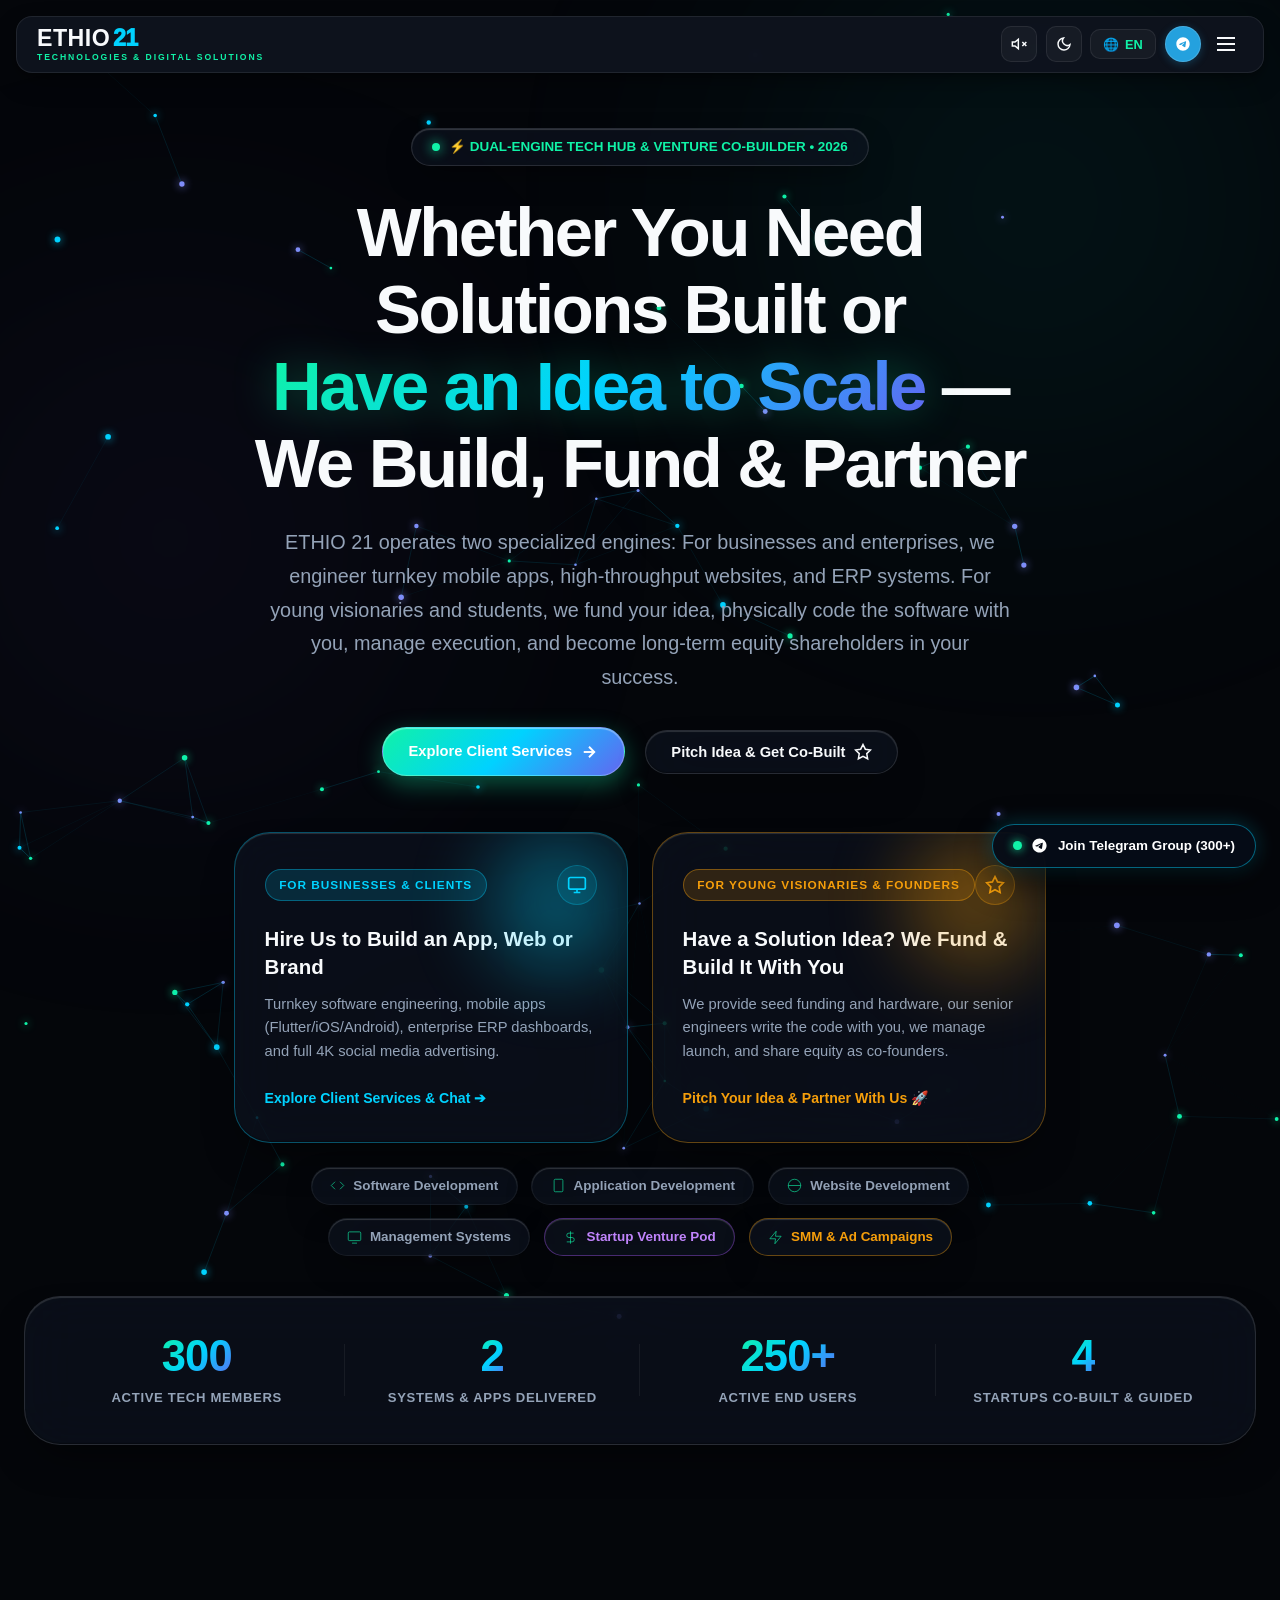
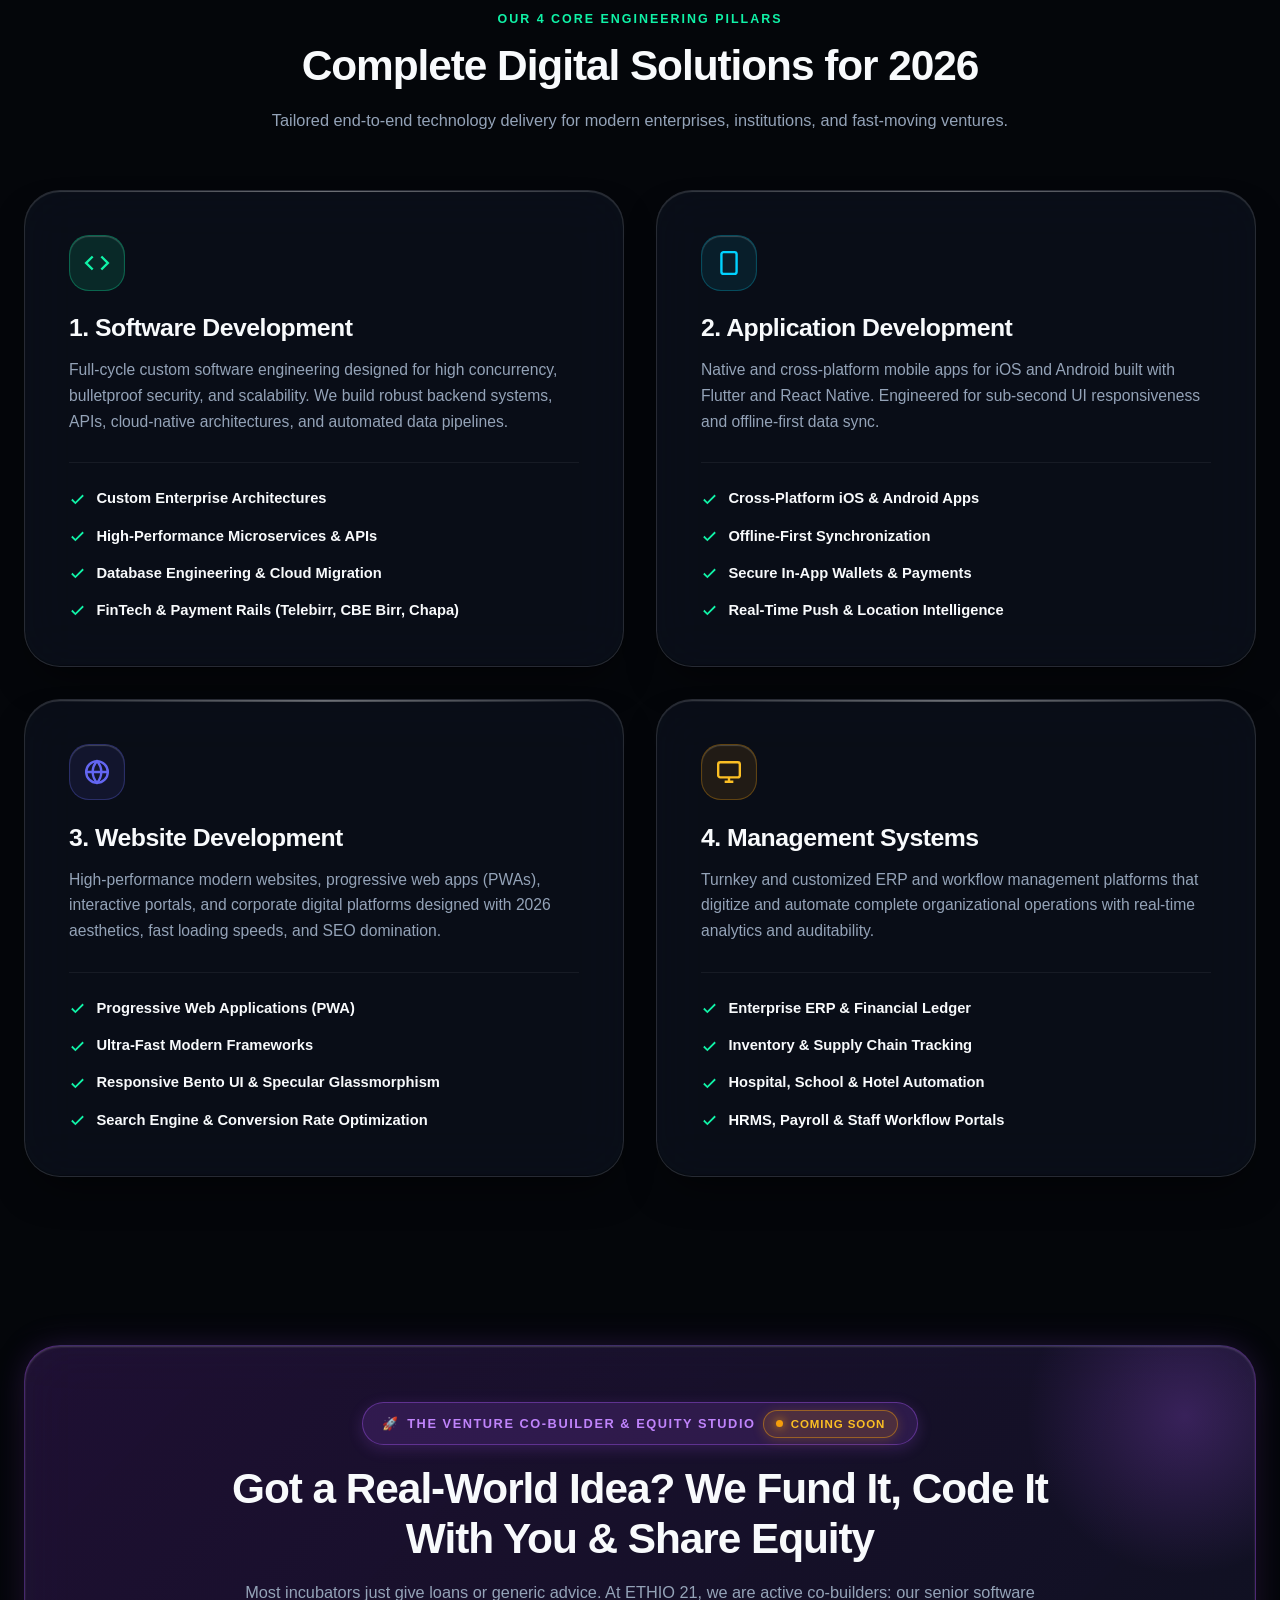
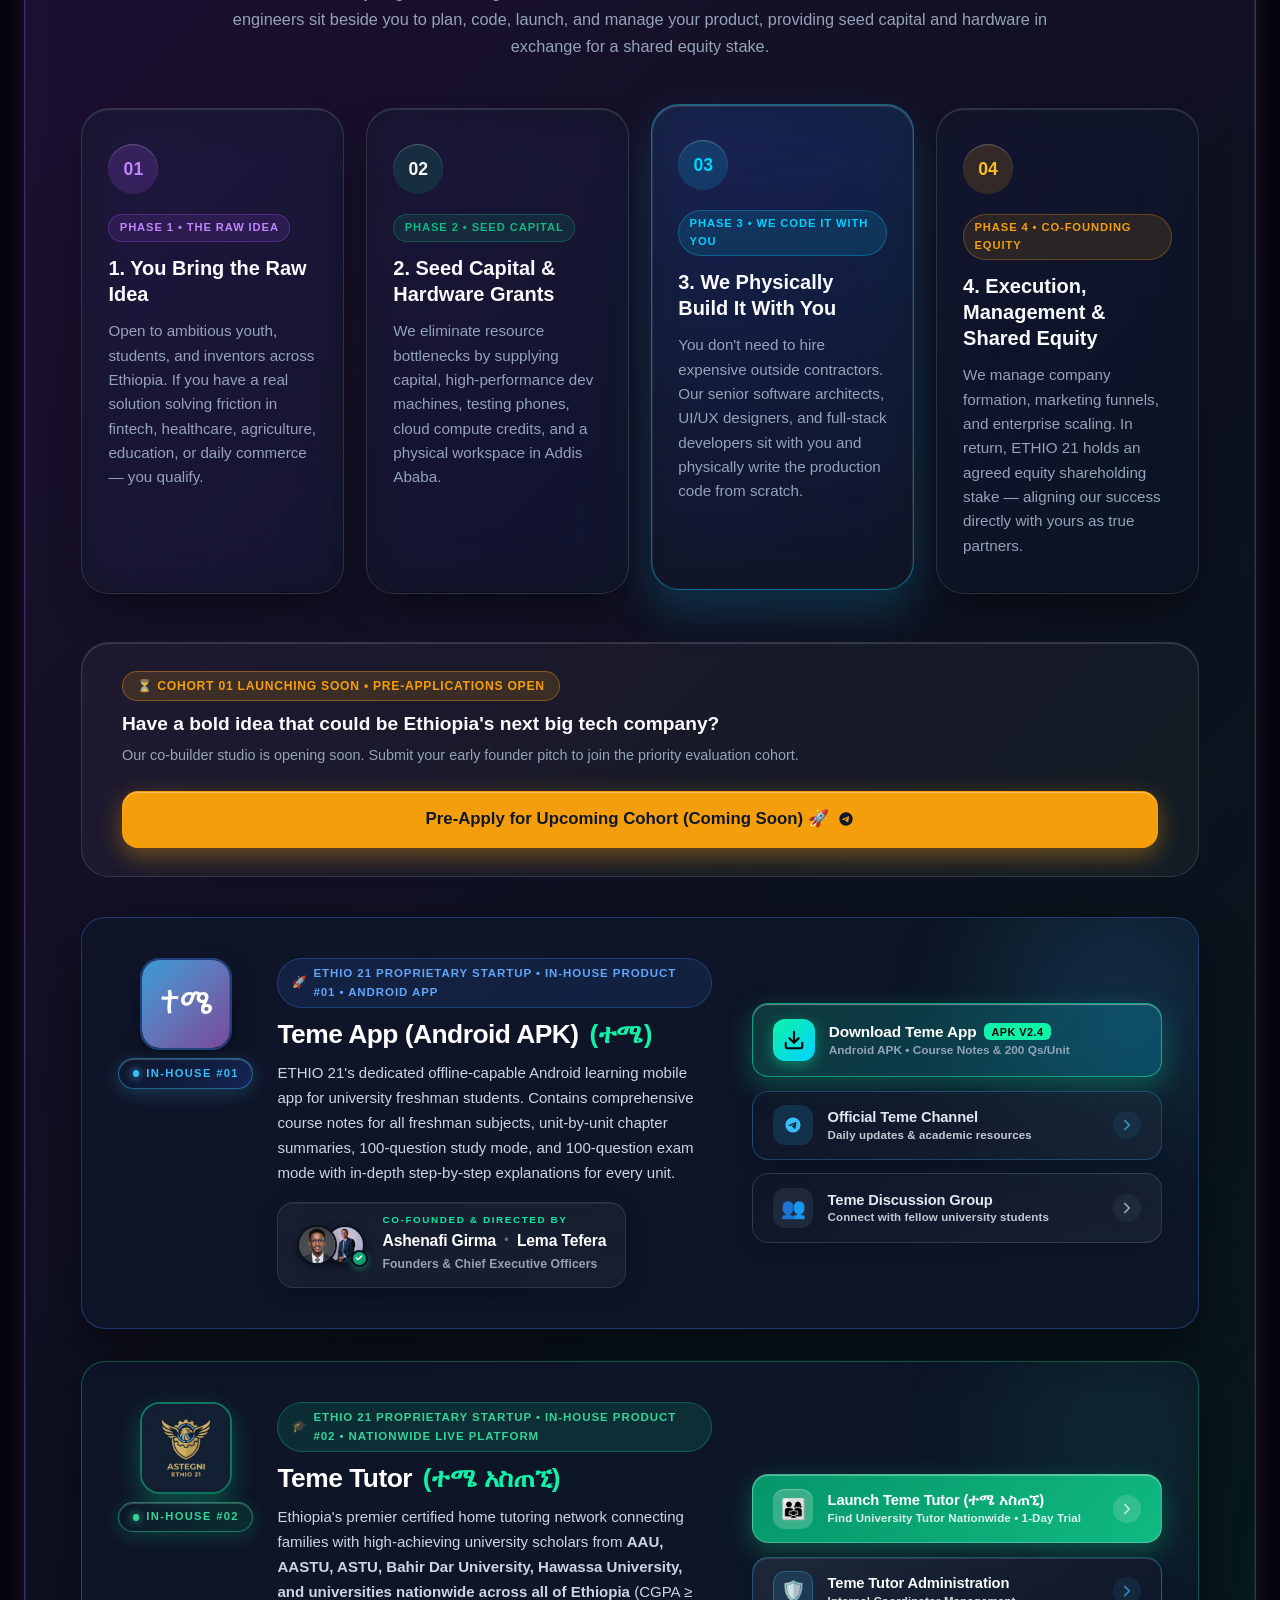
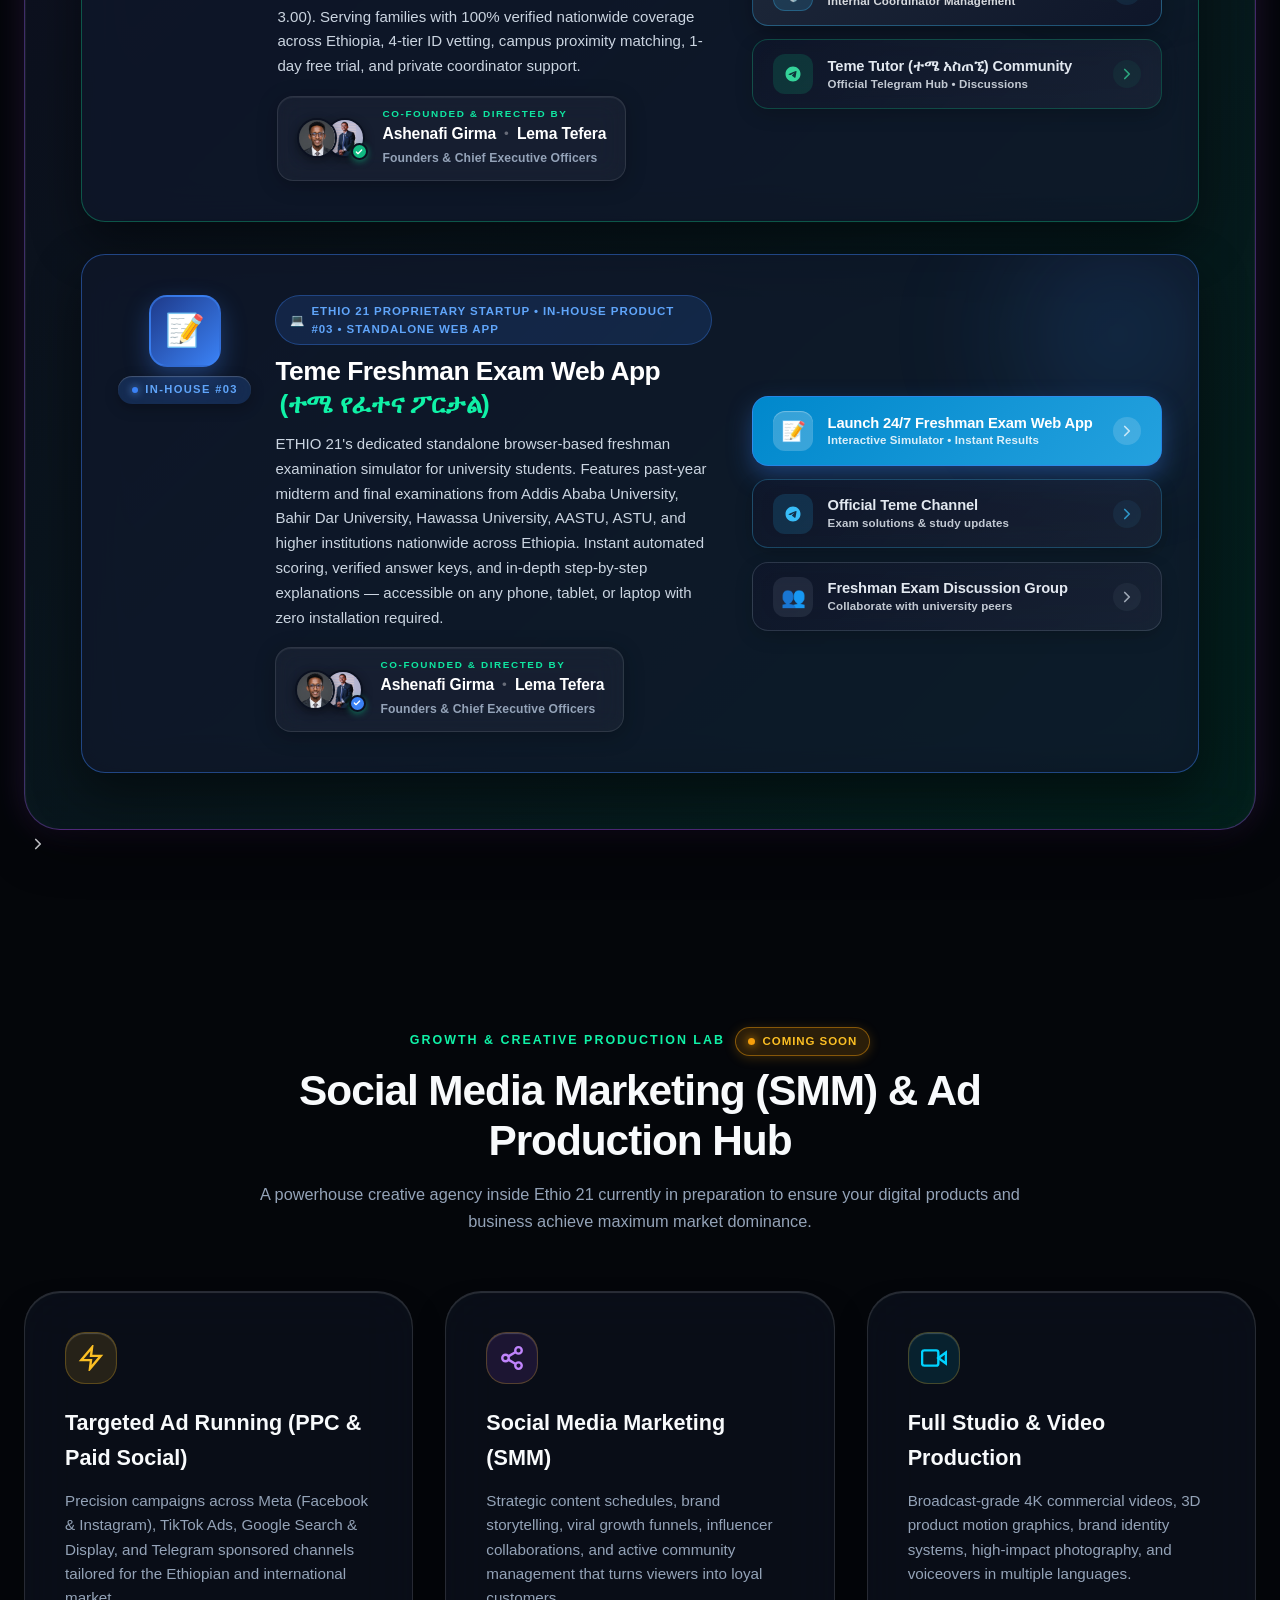
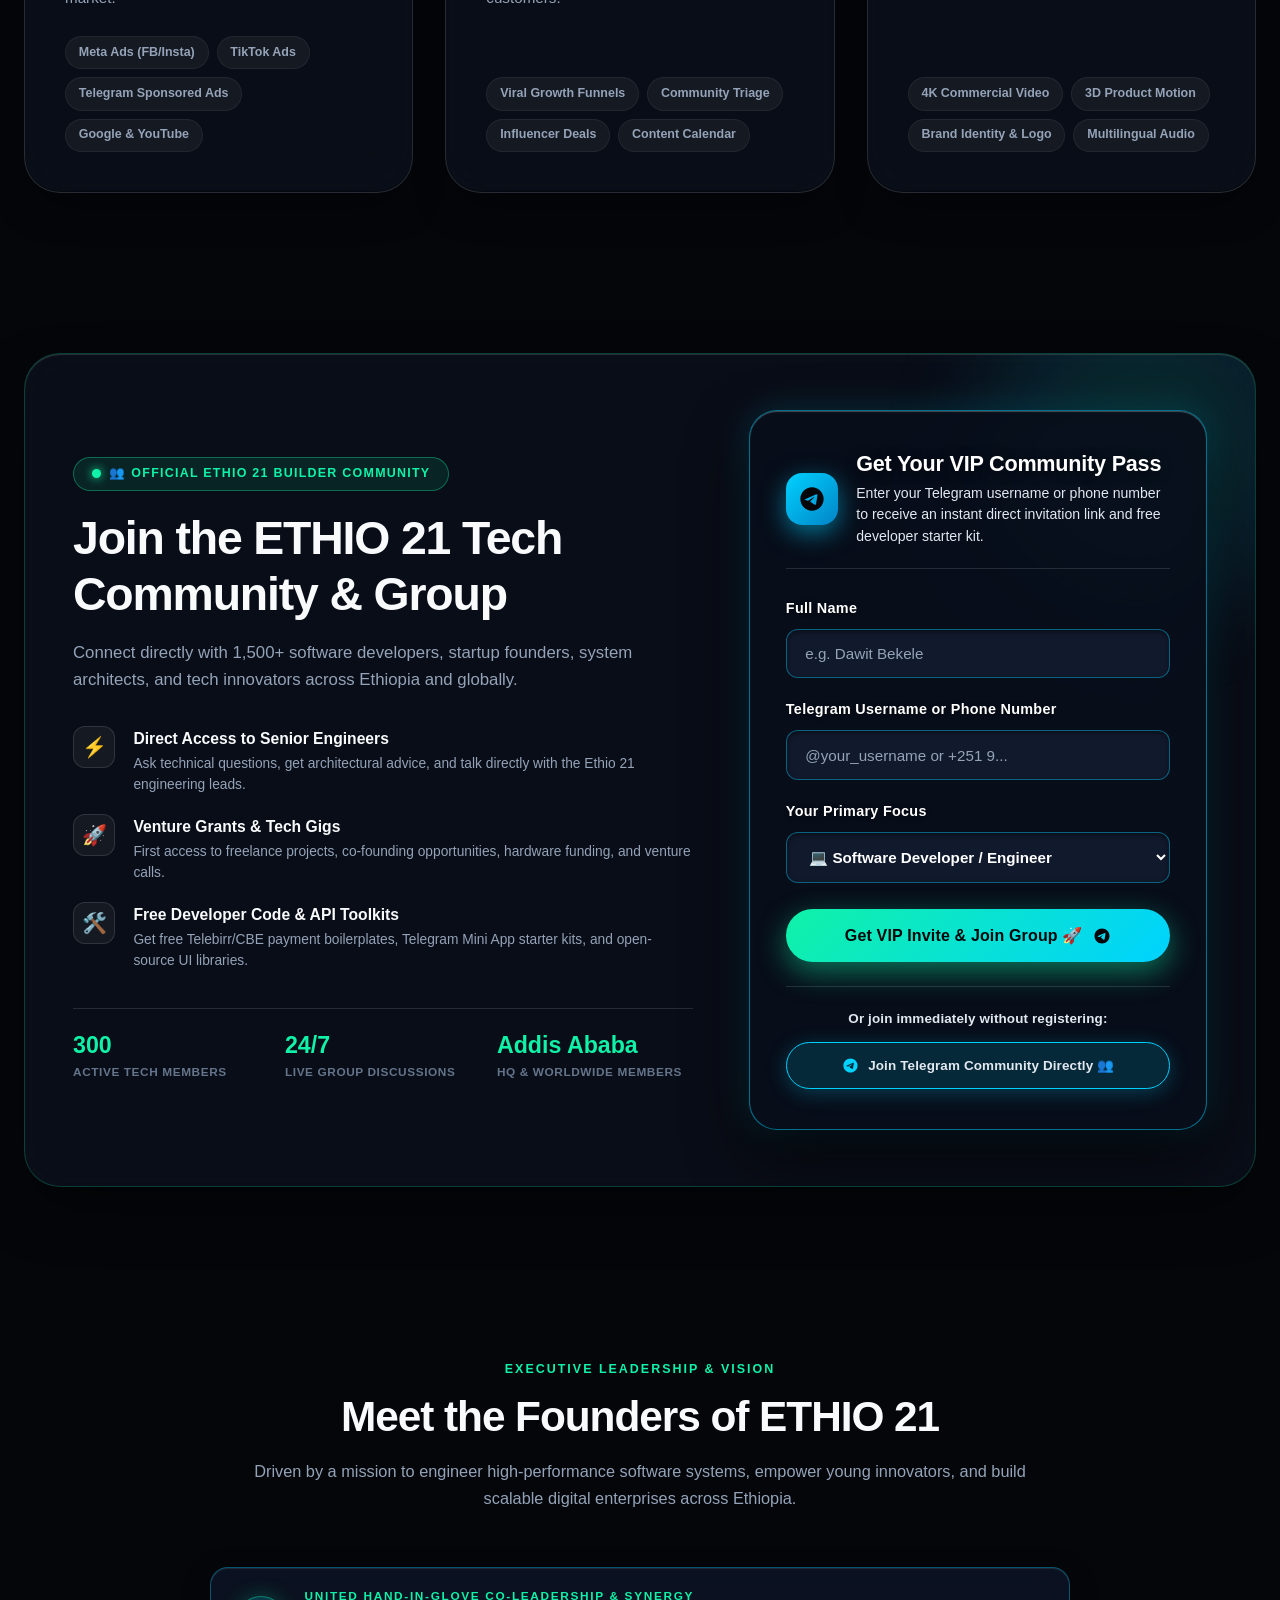
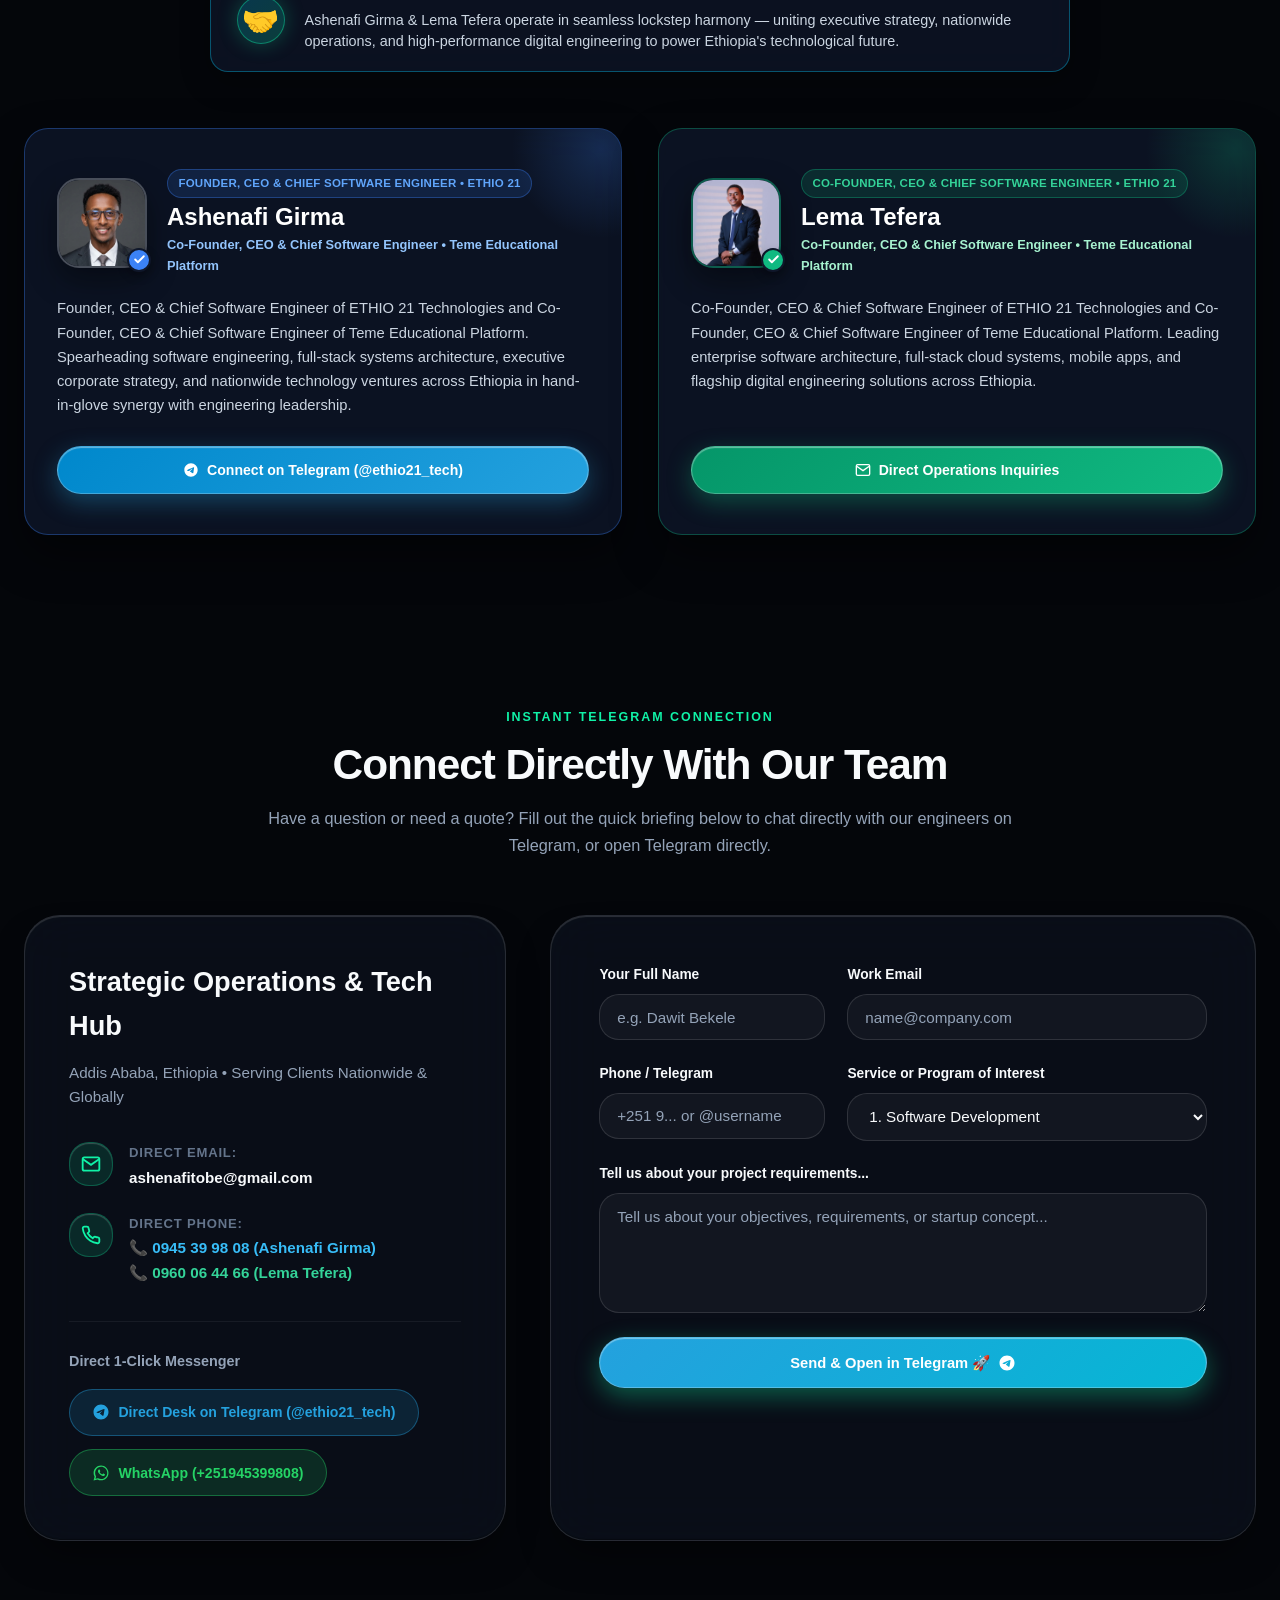
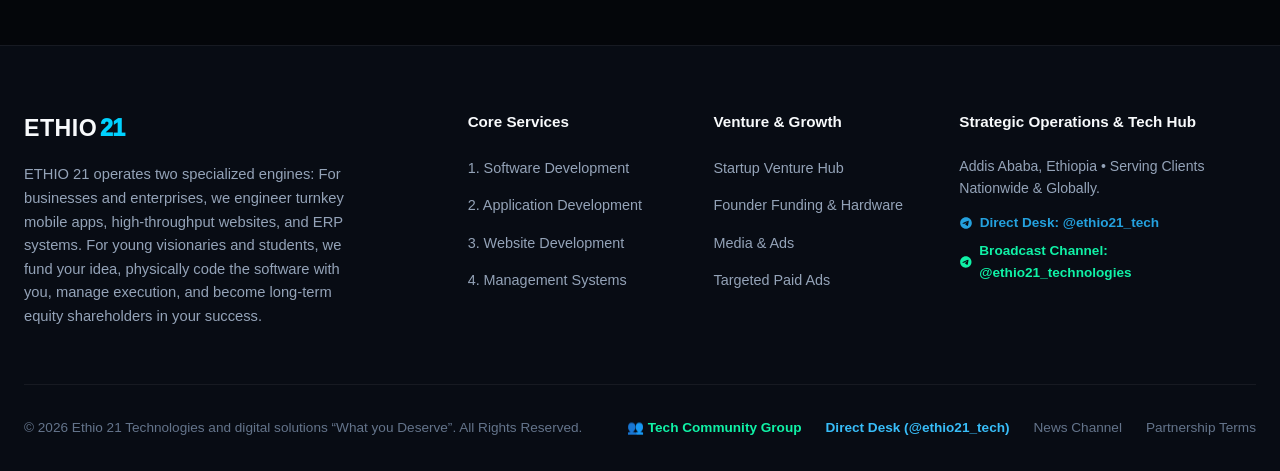
==== index.html @ 1618829e "Remove hero Telegram direct badge and master branding showcase card from hero section" ====
<!DOCTYPE html>
<html lang="en" data-theme="dark">
<head>
  <meta charset="UTF-8">
  <meta name="viewport" content="width=device-width, initial-scale=1.0">
  <meta http-equiv="X-UA-Compatible" content="ie=edge">

  <title>ETHIO 21 | Software, Applications, Websites, Management Systems & Venture Hub</title>
  <!-- OpenGraph / Social Meta & Google Knowledge Graph SEO -->
  <meta name="description" content="ETHIO 21 is an Addis Ababa-based technology and digital solutions ecosystem operating as a software engineering studio, startup venture co-builder, and creative marketing agency. Led under the co-leadership of founders Ashenafi Girma (Founder, CEO &amp; Chief Software Engineer) and Lema Tefera (Co-Founder, CEO &amp; Chief Software Engineer).">
  <meta name="keywords" content="ETHIO 21, Ashenafi Girma, Lema Tefera, Software Engineer, CEO, Ethiopia Software, App Development, Website Development, Management Systems, ERP, Startup Accelerator, Teme Educational Platform, Addis Ababa">
  <meta name="author" content="Ashenafi Girma, Lema Tefera &amp; ETHIO 21 Technologies">
  <meta name="theme-color" content="#06080d">

  <!-- Schema.org JSON-LD for Google Knowledge Graph & Rich Snippets -->
  <script type="application/ld+json">
  {
    "@context": "https://schema.org",
    "@type": "Organization",
    "name": "ETHIO 21 Technologies and Digital Solutions",
    "alternateName": ["ETHIO 21", "Ethio21"],
    "url": "https://ethio21.com/",
    "logo": "https://ethio21.com/assets/branding/app-icon/ethio21_ios_app_store_icon.jpg",
    "description": "ETHIO 21 is an Addis Ababa-based technology and digital solutions ecosystem operating as a software engineering studio, startup venture co-builder, and creative marketing agency. The hub is led under the co-leadership of founders Ashenafi Girma (Founder, CEO & Chief Software Engineer) and Lema Tefera (Co-Founder, CEO & Chief Software Engineer).",
    "address": {
      "@type": "PostalAddress",
      "addressLocality": "Addis Ababa",
      "addressCountry": "ET"
    },
    "founders": [
      {
        "@type": "Person",
        "name": "Ashenafi Girma",
        "jobTitle": "Founder, CEO & Chief Software Engineer",
        "sameAs": [
          "https://t.me/ethio21_tech"
        ]
      },
      {
        "@type": "Person",
        "name": "Lema Tefera",
        "jobTitle": "Co-Founder, CEO & Chief Software Engineer",
        "sameAs": [
          "https://t.me/ethio21_tech"
        ]
      }
    ],
    "contactPoint": {
      "@type": "ContactPoint",
      "telephone": "+251945399808",
      "contactType": "customer service",
      "areaServed": "ET",
      "availableLanguage": ["English", "Amharic", "Oromo"]
    }
  }
  </script>

  <!-- OpenGraph / Social Meta -->
  <meta property="og:type" content="website">
  <meta property="og:title" content="ETHIO 21 | Technologies & Digital Solutions">
  <meta property="og:description" content="Software Development, Apps, Websites, Management Systems, Startup Funding & Incubation, and Social Media Marketing.">
  <meta property="og:url" content="https://ethio21.com/">

  <!-- Favicon & Touch Icons -->
  <link rel="icon" type="image/svg+xml" href="assets/branding/svg-vector/ethio21_favicon.svg">
  <link rel="apple-touch-icon" href="assets/branding/app-icon/ethio21_ios_app_store_icon.jpg">
  <meta property="og:image" content="https://ethio21.com/assets/branding/web-header/ethio21_horizontal_header_banner.jpg">

  <!-- PWA Manifest -->
  <link rel="manifest" href="manifest.json">

  <!-- Cache Invalidation Directives -->
  <meta http-equiv="Cache-Control" content="no-cache, no-store, must-revalidate">
  <meta http-equiv="Pragma" content="no-cache">
  <meta http-equiv="Expires" content="0">

  <!-- Clean URL Engine (Hides .html from Browser Address Bar) -->
  <script>
    (function() {
      if (window.location.pathname.endsWith('.html') || window.location.pathname.endsWith('/index.html')) {
        var cleanPath = window.location.pathname.replace(/\/index\.html$/, '/').replace(/\.html$/, '');
        if (cleanPath === '') cleanPath = '/';
        window.history.replaceState(null, '', cleanPath + window.location.search + window.location.hash);
      }
    })();
  </script>

  <!-- Main Stylesheet (Cache-Busted) -->
  <link rel="stylesheet" href="styles/main.css?v=2026.23">

  <!-- Immediate Fullscreen Application Studio Override (Zero Cache Lag) -->
  <style>
    #pitch-modal,
    #pitch-modal.pitch-modal-backdrop,
    #pitch-modal.pitch-fullscreen-overlay {
      position: fixed !important;
      inset: 0 !important;
      width: 100vw !important;
      height: 100vh !important;
      min-height: 100vh !important;
      max-width: 100vw !important;
      max-height: 100vh !important;
      padding: 0 !important;
      margin: 0 !important;
      border: none !important;
      border-radius: 0 !important;
      background: #090d16 !important;
      z-index: 100000 !important;
      display: block !important;
      overflow-y: auto !important;
      overflow-x: hidden !important;
      -webkit-overflow-scrolling: touch !important;
      box-shadow: none !important;
    }
    #pitch-modal:not(.open) {
      display: none !important;
      opacity: 0 !important;
      pointer-events: none !important;
    }
    #pitch-modal.open {
      display: block !important;
      opacity: 1 !important;
      pointer-events: auto !important;
    }
    #pitch-modal .pitch-modal-content,
    #pitch-modal .pitch-fullscreen-shell {
      border: none !important;
      border-radius: 0 !important;
      box-shadow: none !important;
      max-width: 100% !important;
      width: 100% !important;
      max-height: none !important;
      height: auto !important;
      min-height: 100vh !important;
      padding: 0 !important;
      margin: 0 !important;
      background: transparent !important;
      backdrop-filter: none !important;
    }
  </style>
</head>
<body>

  <!-- Subtle Ambient Glows -->
  <div class="ambient-glow-orb orb-1"></div>
  <div class="ambient-glow-orb orb-2"></div>

  <!-- =========================================================================
       NAVIGATION BAR WITH PURE WORDMARK LOGO
       ========================================================================= -->
  <header class="site-header">
    <div class="site-nav-shell">
      <div class="nav-inner">
        <!-- Pure Wordmark Logo (No Icon Required) -->
        <a href="#hero" class="brand-wordmark" aria-label="ETHIO 21 Technologies Home">
          <div class="wordmark-main">
            <span class="wordmark-ethio" data-i18n="brandEthio">ETHIO</span>
            <span class="wordmark-21" data-i18n="brandNum">21</span>
          </div>
          <span class="wordmark-subtag" data-i18n="brandSubtag">TECHNOLOGIES & DIGITAL SOLUTIONS</span>
        </a>

        <!-- Desktop Navigation Links -->
        <nav aria-label="Primary Navigation">
          <ul class="nav-links">
            <li><a href="#hero" class="nav-link" data-i18n="navHome">Home</a></li>
            <li><a href="#services" class="nav-link" data-i18n="navServices">Core Services</a></li>
            <li><a href="#venture-hub" class="nav-link"><span data-i18n="navVentureHub">Startup Venture Hub</span> <span class="nav-badge-soon" data-i18n="badgeSoon">Soon</span></a></li>
            <li><a href="#media-hub" class="nav-link"><span data-i18n="navMediaHub">Media &amp; Ads</span> <span class="nav-badge-soon" data-i18n="badgeSoon">Soon</span></a></li>
            <li><a href="#founders" class="nav-link" data-i18n="navFounders">Founders</a></li>
            <li><a href="#community" class="nav-link" data-i18n="navCommunity" style="color: var(--accent-mint); font-weight: 750;">👥 Community</a></li>
            <li><a href="teme-astegni" class="nav-link" style="color: #38bdf8; font-weight: 800;">👨‍👩‍👧 Teme Tutor (ተሜ አስጠኚ)</a></li>
          </ul>
        </nav>

        <!-- Nav Action Controls -->
        <div class="nav-controls">
          <!-- Audio SFX Toggle -->
          <button id="audio-toggle-btn" class="btn-icon" aria-label="Toggle Audio Sound FX" title="Toggle Sound">
            <svg id="audio-icon" viewBox="0 0 24 24">
              <path d="M11 5L6 9H2v6h4l5 4V5z"></path>
              <line x1="23" y1="9" x2="17" y2="15"></line>
              <line x1="17" y1="9" x2="23" y2="15"></line>
            </svg>
          </button>

          <!-- Dark / Light Theme Toggle -->
          <button id="theme-toggle-btn" class="btn-icon" aria-label="Toggle Color Theme" title="Toggle Theme">
            <svg id="theme-icon" viewBox="0 0 24 24">
              <path d="M21 12.79A9 9 0 1 1 11.21 3 7 7 0 0 0 21 12.79z"></path>
            </svg>
          </button>

          <!-- Language Switcher Button (English / Amharic) -->
          <button class="lang-badge-btn lang-toggle-btn" aria-label="Switch Language / ቋንቋ ቀይር" title="Switch Language">
            🌐 <span id="current-lang-text" class="lang-active-tag">EN</span>
          </button>

          <!-- Direct Telegram Button -->
          <a href="https://t.me/ethio21_tech" target="_blank" rel="noopener noreferrer" class="btn-telegram-nav" title="Chat directly with us on Telegram (@ethio21_tech)">
            <svg width="16" height="16" viewBox="0 0 24 24" fill="currentColor"><path d="M12 2C6.48 2 2 6.48 2 12s4.48 10 10 10 10-4.48 10-10S17.52 2 12 2zm4.64 6.8c-.15 1.58-.8 5.42-1.13 7.19-.14.75-.42 1-.68 1.03-.58.05-1.02-.38-1.58-.75-.88-.58-1.38-.94-2.23-1.5-.99-.65-.35-1.01.22-1.59.15-.15 2.71-2.48 2.76-2.69a.2.2 0 0 0-.05-.18c-.06-.05-.14-.03-.21-.02-.09.02-1.49.95-4.22 2.79-.4.27-.76.41-1.08.4-.36-.01-1.04-.2-1.55-.37-.63-.2-1.12-.31-1.08-.66.02-.18.27-.36.75-.55 2.92-1.27 4.86-2.11 5.83-2.51 2.78-1.16 3.35-1.36 3.73-1.36.08 0 .27.02.39.12.1.08.13.19.14.27-.01.06.01.24 0 .38z"/></svg>
            <span data-i18n="ctaConsultation">Chat on Telegram</span>
          </a>

          <!-- Mobile Menu Hamburger -->
          <button id="mobile-nav-toggle" class="mobile-nav-toggle" aria-label="Open Mobile Menu">
            <svg viewBox="0 0 24 24" fill="none" stroke="currentColor" stroke-width="2">
              <line x1="3" y1="12" x2="21" y2="12"></line>
              <line x1="3" y1="6" x2="21" y2="6"></line>
              <line x1="3" y1="18" x2="21" y2="18"></line>
            </svg>
          </button>
        </div>
      </div>
    </div>
  </header>

  <!-- Mobile Drawer -->
  <div id="drawer-backdrop" class="mobile-drawer-backdrop"></div>
  <aside id="mobile-drawer" class="mobile-drawer">
    <div class="mobile-drawer-header">
      <div class="wordmark-main">
        <span class="wordmark-ethio">ETHIO</span>
        <span class="wordmark-21">21</span>
      </div>
      <button id="close-drawer-btn" class="btn-icon" aria-label="Close menu">
        <svg viewBox="0 0 24 24"><line x1="18" y1="6" x2="6" y2="18"></line><line x1="6" y1="6" x2="18" y2="18"></line></svg>
      </button>
    </div>
    <ul class="mobile-drawer-links">
      <li><a href="#hero" data-i18n="navHome">Home</a></li>
      <li><a href="#services" data-i18n="navServices">Core Services</a></li>
      <li><a href="#venture-hub"><span data-i18n="navVentureHub">Startup Venture Hub</span> <span class="nav-badge-soon" data-i18n="badgeSoon">Soon</span></a></li>
      <li><a href="#media-hub"><span data-i18n="navMediaHub">Media &amp; Ads</span> <span class="nav-badge-soon" data-i18n="badgeSoon">Soon</span></a></li>
      <li><a href="#founders" data-i18n="navFounders">Founders</a></li>
      <li><a href="#community" data-i18n="navCommunity" style="color: var(--accent-mint); font-weight: 750;">👥 Community Group</a></li>
      <li><a href="teme-astegni" style="color: #38bdf8; font-weight: 800;">👨‍👩‍👧 Teme Tutor (ተሜ አስጠኚ)</a></li>
      <li><a href="#contact" data-i18n="navContact">Connect on Telegram</a></li>
    </ul>
    <div class="drawer-action-group">
      <a href="https://t.me/ethio21_tech" target="_blank" rel="noopener noreferrer" class="btn-telegram-nav drawer-telegram-btn" title="Chat directly with us on Telegram (@ethio21_tech)">
        <svg width="18" height="18" viewBox="0 0 24 24" fill="currentColor"><path d="M12 2C6.48 2 2 6.48 2 12s4.48 10 10 10 10-4.48 10-10S17.52 2 12 2zm4.64 6.8c-.15 1.58-.8 5.42-1.13 7.19-.14.75-.42 1-.68 1.03-.58.05-1.02-.38-1.58-.75-.88-.58-1.38-.94-2.23-1.5-.99-.65-.35-1.01.22-1.59.15-.15 2.71-2.48 2.76-2.69a.2.2 0 0 0-.05-.18c-.06-.05-.14-.03-.21-.02-.09.02-1.49.95-4.22 2.79-.4.27-.76.41-1.08.4-.36-.01-1.04-.2-1.55-.37-.63-.2-1.12-.31-1.08-.66.02-.18.27-.36.75-.55 2.92-1.27 4.86-2.11 5.83-2.51 2.78-1.16 3.35-1.36 3.73-1.36.08 0 .27.02.39.12.1.08.13.19.14.27-.01.06.01.24 0 .38z"/></svg>
        <span data-i18n="ctaConsultation">Chat on Telegram</span>
      </a>
      <button class="lang-badge-btn lang-toggle-btn" style="width: 100%; justify-content: center; padding: 0.75rem;">
        🌐 Switch Language (EN / አማ)
      </button>
    </div>
  </aside>

  <!-- =========================================================================
       HERO SECTION
       ========================================================================= -->
  <section id="hero" class="hero-section">
    <!-- Interactive Canvas Constellation -->
    <canvas id="hero-canvas"></canvas>

    <div class="container hero-content">
      <!-- Status Badge -->
      <div class="hero-badge">
        <span class="pulse-dot"></span>
        <span data-i18n="heroBadge">2026 Sovereign Tech Ecosystem & Digital Innovation Hub</span>
      </div>

      <!-- Main Headline -->
      <h1 class="hero-title">
        <span data-i18n="heroTitlePrefix">Engineering World-Class</span>
        <span class="text-gradient" data-i18n="heroTitleGradient">Software, Apps & Startups</span>
        <span data-i18n="heroTitleSuffix">under Ethio 21</span>
      </h1>

      <!-- Subtitle -->
      <p class="hero-description" data-i18n="heroDescription">
        Bespoke enterprise software, mobile & web applications, and intelligent management systems. We also fund & co-build breakthrough apps and run high-converting social media marketing campaigns.
      </p>

      <!-- CTAs -->
      <div class="hero-actions">
        <a href="#services" class="btn-primary">
          <span data-i18n="heroCtaPrimary">Explore Client Services</span>
          <svg width="18" height="18" viewBox="0 0 24 24" fill="none" stroke="currentColor" stroke-width="2.5">
            <line x1="5" y1="12" x2="19" y2="12"></line>
            <polyline points="12 5 19 12 12 19"></polyline>
          </svg>
        </a>
        <button class="btn-secondary open-pitch-modal-btn">
          <span data-i18n="heroCtaSecondary">Pitch Idea & Get Co-Built</span>
          <svg width="18" height="18" viewBox="0 0 24 24" fill="none" stroke="currentColor" stroke-width="2">
            <polygon points="12 2 15.09 8.26 22 9.27 17 14.14 18.18 21.02 12 17.77 5.82 21.02 7 14.14 2 9.27 8.91 8.26 12 2"></polygon>
          </svg>
        </button>
      </div>

      <!-- Interactive Dual Pathway Gateway (Client Services vs. Venture Co-Builder) -->
      <div class="hero-pathways-grid">
        <!-- Pathway 1: For Businesses & Clients -->
        <a href="#services" class="pathway-card pathway-client">
          <div class="pathway-header">
            <span class="pathway-badge client-badge" data-i18n="pathway1Tag">FOR BUSINESSES & CLIENTS</span>
            <span class="pathway-icon">
              <svg width="20" height="20" viewBox="0 0 24 24" fill="none" stroke="currentColor" stroke-width="2"><rect x="2" y="3" width="20" height="14" rx="2" ry="2"></rect><line x1="8" y1="21" x2="16" y2="21"></line><line x1="12" y1="17" x2="12" y2="21"></line></svg>
            </span>
          </div>
          <h3 class="pathway-title" data-i18n="pathway1Title">Hire Us to Build an App, Web or Brand</h3>
          <p class="pathway-desc" data-i18n="pathway1Desc">Turnkey software engineering, mobile apps (Flutter/iOS/Android), enterprise ERP dashboards, and full 4K social media advertising.</p>
          <div class="pathway-action">
            <span class="pathway-action-text" data-i18n="pathway1Cta">Explore Client Services & Chat ➔</span>
          </div>
        </a>

        <!-- Pathway 2: For Young Visionaries & Founders -->
        <div class="pathway-card pathway-founder open-pitch-modal-btn" role="button" tabindex="0">
          <div class="pathway-header">
            <span class="pathway-badge founder-badge" data-i18n="pathway2Tag">FOR YOUNG VISIONARIES & FOUNDERS</span>
            <span class="pathway-icon">
              <svg width="20" height="20" viewBox="0 0 24 24" fill="none" stroke="currentColor" stroke-width="2"><polygon points="12 2 15.09 8.26 22 9.27 17 14.14 18.18 21.02 12 17.77 5.82 21.02 7 14.14 2 9.27 8.91 8.26 12 2"></polygon></svg>
            </span>
          </div>
          <h3 class="pathway-title" data-i18n="pathway2Title">Have a Solution Idea? We Fund & Build It With You</h3>
          <p class="pathway-desc" data-i18n="pathway2Desc">We provide seed funding and hardware, our senior engineers write the code with you, we manage launch, and share equity as co-founders.</p>
          <div class="pathway-action">
            <span class="pathway-action-text" data-i18n="pathway2Cta">Pitch Your Idea & Partner With Us 🚀</span>
          </div>
        </div>
      </div>

      <!-- Tech Nodes -->
      <div class="hero-tech-nodes">
        <div class="tech-node-chip">
          <svg viewBox="0 0 24 24" fill="none" stroke="currentColor"><polyline points="16 18 22 12 16 6"></polyline><polyline points="8 6 2 12 8 18"></polyline></svg>
          <span>Software Development</span>
        </div>
        <div class="tech-node-chip">
          <svg viewBox="0 0 24 24" fill="none" stroke="currentColor"><rect x="5" y="2" width="14" height="20" rx="2" ry="2"></rect><line x1="12" y1="18" x2="12.01" y2="18"></line></svg>
          <span>Application Development</span>
        </div>
        <div class="tech-node-chip">
          <svg viewBox="0 0 24 24" fill="none" stroke="currentColor"><circle cx="12" cy="12" r="10"></circle><line x1="2" y1="12" x2="22" y2="12"></line></svg>
          <span>Website Development</span>
        </div>
        <div class="tech-node-chip">
          <svg viewBox="0 0 24 24" fill="none" stroke="currentColor"><rect x="2" y="3" width="20" height="14" rx="2" ry="2"></rect><line x1="8" y1="21" x2="16" y2="21"></line></svg>
          <span>Management Systems</span>
        </div>
        <div class="tech-node-chip" style="border-color: rgba(168, 85, 247, 0.4); color: #c084fc;">
          <svg viewBox="0 0 24 24" fill="none" stroke="currentColor"><path d="M12 2v20M17 5H9.5a3.5 3.5 0 0 0 0 7h5a3.5 3.5 0 0 1 0 7H6"></path></svg>
          <span>Startup Venture Pod</span>
        </div>
        <div class="tech-node-chip" style="border-color: rgba(245, 158, 11, 0.4); color: #f59e0b;">
          <svg viewBox="0 0 24 24" fill="none" stroke="currentColor"><polygon points="13 2 3 14 12 14 11 22 21 10 12 10 13 2"></polygon></svg>
          <span>SMM & Ad Campaigns</span>
        </div>
      </div>
    </div>
  </section>

  <!-- =========================================================================
       METRICS
       ========================================================================= -->
  <section class="metrics-section">
    <div class="container">
      <div class="metrics-bar">
        <div class="metric-item">
          <div class="metric-value" data-i18n="metricMembersVal">300</div>
          <div class="metric-label" data-i18n="metricMembers">Active Tech Members</div>
        </div>
        <div class="metric-item">
          <div class="metric-value" data-i18n="metricProjectsVal">2</div>
          <div class="metric-label" data-i18n="metricProjects">Systems & Apps Delivered</div>
        </div>
        <div class="metric-item">
          <div class="metric-value" data-i18n="metricUsersVal">250+</div>
          <div class="metric-label" data-i18n="metricUsers">Active End Users</div>
        </div>
        <div class="metric-item">
          <div class="metric-value" data-i18n="metricStartupsVal">4</div>
          <div class="metric-label" data-i18n="metricStartups">Startups Co-Built & Guided</div>
        </div>
      </div>
    </div>
  </section>

  <!-- =========================================================================
       THE 4 CORE PILLARS SECTION
       ========================================================================= -->
  <section id="services" class="services-section">
    <div class="container">
      <div class="section-header">
        <span class="section-pretitle" data-i18n="servicesPretitle">OUR 4 CORE ENGINEERING PILLARS</span>
        <h2 class="section-title" data-i18n="servicesTitle">Complete Digital Solutions for 2026</h2>
        <p class="section-subtitle" data-i18n="servicesSubtitle">
          Tailored end-to-end technology delivery for modern enterprises, institutions, and fast-moving ventures.
        </p>
      </div>

      <div class="services-pillars-grid">
        <!-- 1. Software Development -->
        <div class="pillar-service-card">
          <div>
            <div class="service-icon-box">
              <svg viewBox="0 0 24 24"><polyline points="16 18 22 12 16 6"></polyline><polyline points="8 6 2 12 8 18"></polyline></svg>
            </div>
            <h3 class="service-title" data-i18n="p1Title">1. Software Development</h3>
            <p class="service-desc" data-i18n="p1Desc">
              Full-cycle custom software engineering designed for high concurrency, bulletproof security, and scalability. We build robust backend systems, APIs, cloud-native architectures, and automated data pipelines.
            </p>
          </div>
          <ul class="service-feature-list">
            <li class="service-feature-item">
              <svg viewBox="0 0 24 24" fill="none" stroke="currentColor" stroke-width="2.5"><polyline points="20 6 9 17 4 12"></polyline></svg>
              <span data-i18n="p1Item1">Custom Enterprise Architectures</span>
            </li>
            <li class="service-feature-item">
              <svg viewBox="0 0 24 24" fill="none" stroke="currentColor" stroke-width="2.5"><polyline points="20 6 9 17 4 12"></polyline></svg>
              <span data-i18n="p1Item2">High-Performance Microservices & APIs</span>
            </li>
            <li class="service-feature-item">
              <svg viewBox="0 0 24 24" fill="none" stroke="currentColor" stroke-width="2.5"><polyline points="20 6 9 17 4 12"></polyline></svg>
              <span data-i18n="p1Item3">Database Engineering & Cloud Migration</span>
            </li>
            <li class="service-feature-item">
              <svg viewBox="0 0 24 24" fill="none" stroke="currentColor" stroke-width="2.5"><polyline points="20 6 9 17 4 12"></polyline></svg>
              <span data-i18n="p1Item4">FinTech & Payment Rails (Telebirr, CBE Birr, Chapa)</span>
            </li>
          </ul>
        </div>

        <!-- 2. Application Development -->
        <div class="pillar-service-card">
          <div>
            <div class="service-icon-box" style="background: rgba(6, 182, 212, 0.1); color: var(--accent-cyan); border-color: rgba(6, 182, 212, 0.3);">
              <svg viewBox="0 0 24 24"><rect x="5" y="2" width="14" height="20" rx="2" ry="2"></rect><line x1="12" y1="18" x2="12.01" y2="18"></line></svg>
            </div>
            <h3 class="service-title" data-i18n="p2Title">2. Application Development</h3>
            <p class="service-desc" data-i18n="p2Desc">
              Native and cross-platform mobile apps for iOS and Android built with Flutter and React Native. Engineered for sub-second UI responsiveness and offline-first data sync.
            </p>
          </div>
          <ul class="service-feature-list">
            <li class="service-feature-item">
              <svg viewBox="0 0 24 24" fill="none" stroke="currentColor" stroke-width="2.5"><polyline points="20 6 9 17 4 12"></polyline></svg>
              <span data-i18n="p2Item1">Cross-Platform iOS & Android Apps</span>
            </li>
            <li class="service-feature-item">
              <svg viewBox="0 0 24 24" fill="none" stroke="currentColor" stroke-width="2.5"><polyline points="20 6 9 17 4 12"></polyline></svg>
              <span data-i18n="p2Item2">Offline-First Synchronization</span>
            </li>
            <li class="service-feature-item">
              <svg viewBox="0 0 24 24" fill="none" stroke="currentColor" stroke-width="2.5"><polyline points="20 6 9 17 4 12"></polyline></svg>
              <span data-i18n="p2Item3">Secure In-App Wallets & Payments</span>
            </li>
            <li class="service-feature-item">
              <svg viewBox="0 0 24 24" fill="none" stroke="currentColor" stroke-width="2.5"><polyline points="20 6 9 17 4 12"></polyline></svg>
              <span data-i18n="p2Item4">Real-Time Push & Location Intelligence</span>
            </li>
          </ul>
        </div>

        <!-- 3. Website Development -->
        <div class="pillar-service-card">
          <div>
            <div class="service-icon-box" style="background: rgba(99, 102, 241, 0.1); color: var(--accent-indigo); border-color: rgba(99, 102, 241, 0.3);">
              <svg viewBox="0 0 24 24"><circle cx="12" cy="12" r="10"></circle><line x1="2" y1="12" x2="22" y2="12"></line><path d="M12 2a15.3 15.3 0 0 1 4 10 15.3 15.3 0 0 1-4 10 15.3 15.3 0 0 1-4-10 15.3 15.3 0 0 1 4-10z"></path></svg>
            </div>
            <h3 class="service-title" data-i18n="p3Title">3. Website Development</h3>
            <p class="service-desc" data-i18n="p3Desc">
              High-performance modern websites, progressive web apps (PWAs), interactive portals, and corporate digital platforms designed with 2026 aesthetics, fast loading speeds, and SEO domination.
            </p>
          </div>
          <ul class="service-feature-list">
            <li class="service-feature-item">
              <svg viewBox="0 0 24 24" fill="none" stroke="currentColor" stroke-width="2.5"><polyline points="20 6 9 17 4 12"></polyline></svg>
              <span data-i18n="p3Item1">Progressive Web Applications (PWA)</span>
            </li>
            <li class="service-feature-item">
              <svg viewBox="0 0 24 24" fill="none" stroke="currentColor" stroke-width="2.5"><polyline points="20 6 9 17 4 12"></polyline></svg>
              <span data-i18n="p3Item2">Ultra-Fast Modern Frameworks</span>
            </li>
            <li class="service-feature-item">
              <svg viewBox="0 0 24 24" fill="none" stroke="currentColor" stroke-width="2.5"><polyline points="20 6 9 17 4 12"></polyline></svg>
              <span data-i18n="p3Item3">Responsive Bento UI & Specular Glassmorphism</span>
            </li>
            <li class="service-feature-item">
              <svg viewBox="0 0 24 24" fill="none" stroke="currentColor" stroke-width="2.5"><polyline points="20 6 9 17 4 12"></polyline></svg>
              <span data-i18n="p3Item4">Search Engine & Conversion Rate Optimization</span>
            </li>
          </ul>
        </div>

        <!-- 4. Management Systems -->
        <div class="pillar-service-card">
          <div>
            <div class="service-icon-box" style="background: rgba(245, 158, 11, 0.1); color: var(--accent-gold); border-color: rgba(245, 158, 11, 0.3);">
              <svg viewBox="0 0 24 24"><rect x="2" y="3" width="20" height="14" rx="2" ry="2"></rect><line x1="8" y1="21" x2="16" y2="21"></line><line x1="12" y1="17" x2="12" y2="21"></line></svg>
            </div>
            <h3 class="service-title" data-i18n="p4Title">4. Management Systems</h3>
            <p class="service-desc" data-i18n="p4Desc">
              Turnkey and customized ERP and workflow management platforms that digitize and automate complete organizational operations with real-time analytics and auditability.
            </p>
          </div>
          <ul class="service-feature-list">
            <li class="service-feature-item">
              <svg viewBox="0 0 24 24" fill="none" stroke="currentColor" stroke-width="2.5"><polyline points="20 6 9 17 4 12"></polyline></svg>
              <span data-i18n="p4Item1">Enterprise ERP & Financial Ledger</span>
            </li>
            <li class="service-feature-item">
              <svg viewBox="0 0 24 24" fill="none" stroke="currentColor" stroke-width="2.5"><polyline points="20 6 9 17 4 12"></polyline></svg>
              <span data-i18n="p4Item2">Inventory & Supply Chain Tracking</span>
            </li>
            <li class="service-feature-item">
              <svg viewBox="0 0 24 24" fill="none" stroke="currentColor" stroke-width="2.5"><polyline points="20 6 9 17 4 12"></polyline></svg>
              <span data-i18n="p4Item3">Hospital, School & Hotel Automation</span>
            </li>
            <li class="service-feature-item">
              <svg viewBox="0 0 24 24" fill="none" stroke="currentColor" stroke-width="2.5"><polyline points="20 6 9 17 4 12"></polyline></svg>
              <span data-i18n="p4Item4">HRMS, Payroll & Staff Workflow Portals</span>
            </li>
          </ul>
        </div>
      </div>
    </div>
  </section>

  <!-- =========================================================================
       SUB-PROJECT 1: ETHIO 21 VENTURE CO-BUILDER & EQUITY STUDIO
       ========================================================================= -->
  <section id="venture-hub" class="venture-section">
    <div class="container">
      <div class="venture-container">
        <div class="venture-header">
          <div class="venture-badge-pill">
            🚀 <span data-i18n="venturePretitle">THE VENTURE CO-BUILDER & EQUITY STUDIO</span>
            <span class="coming-soon-pill">
              <span class="coming-soon-dot"></span>
              <span data-i18n="badgeComingSoon">COMING SOON</span>
            </span>
          </div>
          <h2 class="section-title" data-i18n="ventureTitle">
            Got a Real-World Idea? We Fund It, Code It With You & Share Equity
          </h2>
          <p class="section-subtitle" data-i18n="ventureSubtitle">
            Most incubators just give loans or generic advice. At ETHIO 21, we are active co-builders: our senior software engineers sit beside you to plan, code, launch, and manage your product, providing seed capital and hardware in exchange for a shared equity stake.
          </p>
        </div>

        <div class="venture-steps-grid four-col-grid">
          <div class="venture-step-box cobuilder-step-card">
            <div class="step-icon-circle">01</div>
            <div class="step-phase-tag">PHASE 1 &bull; THE RAW IDEA</div>
            <h3 class="step-title" data-i18n="ventureStep1Title">1. You Bring the Raw Idea</h3>
            <p class="step-desc" data-i18n="ventureStep1Desc">
              Open to ambitious youth, students, and inventors across Ethiopia. If you have a real solution solving friction in fintech, healthcare, agriculture, education, or daily commerce — you qualify.
            </p>
          </div>

          <div class="venture-step-box cobuilder-step-card">
            <div class="step-icon-circle" style="background: rgba(16, 185, 129, 0.15); color: var(--accent-emerald);">02</div>
            <div class="step-phase-tag" style="background: rgba(16, 185, 129, 0.12); color: #10B981; border-color: rgba(16, 185, 129, 0.3);">PHASE 2 &bull; SEED CAPITAL</div>
            <h3 class="step-title" data-i18n="ventureStep2Title">2. Seed Capital & Hardware Grants</h3>
            <p class="step-desc" data-i18n="ventureStep2Desc">
              We eliminate resource bottlenecks by supplying capital, high-performance dev machines, testing phones, cloud compute credits, and a physical workspace in Addis Ababa.
            </p>
          </div>

          <div class="venture-step-box cobuilder-step-card featured-cobuilder">
            <div class="step-icon-circle" style="background: rgba(0, 210, 255, 0.15); color: var(--accent-cyan);">03</div>
            <div class="step-phase-tag" style="background: rgba(0, 210, 255, 0.12); color: #00D2FF; border-color: rgba(0, 210, 255, 0.3);">PHASE 3 &bull; WE CODE IT WITH YOU</div>
            <h3 class="step-title" data-i18n="ventureStep3Title">3. We Physically Build It With You</h3>
            <p class="step-desc" data-i18n="ventureStep3Desc">
              You don't need to hire expensive outside contractors. Our senior software architects, UI/UX designers, and full-stack developers sit with you and physically write the production code from scratch.
            </p>
          </div>

          <div class="venture-step-box cobuilder-step-card">
            <div class="step-icon-circle" style="background: rgba(245, 158, 11, 0.15); color: var(--accent-gold);">04</div>
            <div class="step-phase-tag" style="background: rgba(245, 158, 11, 0.12); color: #F59E0B; border-color: rgba(245, 158, 11, 0.3);">PHASE 4 &bull; CO-FOUNDING EQUITY</div>
            <h3 class="step-title" data-i18n="ventureStep4Title">4. Execution, Management & Shared Equity</h3>
            <p class="step-desc" data-i18n="ventureStep4Desc">
              We manage company formation, marketing funnels, and enterprise scaling. In return, ETHIO 21 holds an agreed equity shareholding stake — aligning our success directly with yours as true partners.
            </p>
          </div>
        </div>

        <!-- Banner Action -->
        <div class="venture-cta-banner">
          <div>
            <span class="equity-badge">⏳ COHORT 01 LAUNCHING SOON &bull; PRE-APPLICATIONS OPEN</span>
            <h4 style="margin-top: 0.5rem;">Have a bold idea that could be Ethiopia's next big tech company?</h4>
            <p>Our co-builder studio is opening soon. Submit your early founder pitch to join the priority evaluation cohort.</p>
          </div>
          <button class="btn-venture open-pitch-modal-btn">
            <span data-i18n="ventureCtaButton">Pre-Apply for Upcoming Cohort (Coming Soon) 🚀</span>
            <svg width="16" height="16" viewBox="0 0 24 24" fill="currentColor" style="flex-shrink: 0;"><path d="M12 2C6.48 2 2 6.48 2 12s4.48 10 10 10 10-4.48 10-10S17.52 2 12 2zm4.64 6.8c-.15 1.58-.8 5.42-1.13 7.19-.14.75-.42 1-.68 1.03-.58.05-1.02-.38-1.58-.75-.88-.58-1.38-.94-2.23-1.5-.99-.65-.35-1.01.22-1.59.15-.15 2.71-2.48 2.76-2.69a.2.2 0 0 0-.05-.18c-.06-.05-.14-.03-.21-.02-.09.02-1.49.95-4.22 2.79-.4.27-.76.41-1.08.4-.36-.01-1.04-.2-1.55-.37-.63-.2-1.12-.31-1.08-.66.02-.18.27-.36.75-.55 2.92-1.27 4.86-2.11 5.83-2.51 2.78-1.16 3.35-1.36 3.73-1.36.08 0 .27.02.39.12.1.08.13.19.14.27-.01.06.01.24 0 .38z"/></svg>
          </button>
        </div>

        <!-- Flagship In-House Startup Showcase: Teme Educational Platform -->
        <div class="incubated-startup-card">
          <div class="startup-glow-orb"></div>
          
          <div class="startup-card-content">
            <div class="startup-brand-col">
              <div class="startup-logo-wrap">
                <img src="assets/startups/teme_logo.jpg" alt="Teme Educational Platform (ተሜ)" class="startup-logo-img">
                <span class="startup-pill-num startup-pill-sapphire">
                  <span class="startup-pill-dot"></span>
                  In-House #01
                </span>
              </div>
              <div class="startup-text-block">
                <div class="startup-tag-badge">
                  🚀 <span>ETHIO 21 PROPRIETARY STARTUP &bull; IN-HOUSE PRODUCT #01 &bull; ANDROID APP</span>
                </div>
                <h3 class="startup-title">
                  Teme App (Android APK) <span class="startup-am-title">(ተሜ)</span>
                </h3>
                <p class="startup-desc">
                  ETHIO 21's dedicated offline-capable Android learning mobile app for university freshman students. Contains comprehensive course notes for all freshman subjects, unit-by-unit chapter summaries, 100-question study mode, and 100-question exam mode with in-depth step-by-step explanations for every unit.
                </p>

                <!-- Modern Classic Executive Founders Signature Badge -->
                <div class="teme-founders-signature">
                  <div class="sig-avatars-cluster">
                    <img src="assets/ashenafi_founder.jpg" alt="Ashenafi Girma" class="sig-avatar sig-avatar-1" title="Ashenafi Girma — Founder, CEO & Chief Software Engineer">
                    <img src="assets/lema_founder.jpg" alt="Lema Tefera" class="sig-avatar sig-avatar-2" title="Lema Tefera — Co-Founder, CEO & Chief Software Engineer">
                    <span class="sig-verified-dot" title="Verified Leadership">
                      <svg width="8" height="8" viewBox="0 0 24 24" fill="none" stroke="currentColor" stroke-width="4" stroke-linecap="round" stroke-linejoin="round"><polyline points="20 6 9 17 4 12"></polyline></svg>
                    </span>
                  </div>
                  <div class="signature-text-group">
                    <span class="signature-overline" data-i18n="temeFoundersOverline">CO-FOUNDED &amp; DIRECTED BY</span>
                    <div class="signature-names-row">
                      <span class="sig-leader-name">Ashenafi Girma</span>
                      <span class="signature-sep">&bull;</span>
                      <span class="sig-leader-name">Lema Tefera</span>
                    </div>
                    <span class="signature-role-sub" data-i18n="temeFoundersRole">Founders &amp; Chief Executive Officers</span>
                  </div>
                </div>
              </div>
            </div>

            <div class="startup-actions-col">
              <!-- High-Visibility Download Teme App Button -->
              <button id="open-teme-download-btn" class="startup-download-btn" type="button" aria-haspopup="dialog" aria-controls="teme-download-modal">
                <div class="download-btn-icon-wrap">
                  <svg width="22" height="22" viewBox="0 0 24 24" fill="none" stroke="currentColor" stroke-width="2.3" stroke-linecap="round" stroke-linejoin="round">
                    <path d="M21 15v4a2 2 0 0 1-2 2H5a2 2 0 0 1-2-2v-4"></path>
                    <polyline points="7 10 12 15 17 10"></polyline>
                    <line x1="12" y1="15" x2="12" y2="3"></line>
                  </svg>
                </div>
                <div class="download-btn-content">
                  <div class="download-btn-headline">
                    <span data-i18n="temeDownloadBtnTitle">Download Teme App</span>
                    <span class="download-btn-pill">APK v2.4</span>
                  </div>
                  <span class="download-btn-sub" data-i18n="temeDownloadBtnSub">Android APK &bull; Notes &bull; 200 Qs/Unit</span>
                </div>
              </button>

              <!-- Action Buttons for In-House #01 (Android App) -->
              <a href="https://t.me/temeeducationalplatform" target="_blank" rel="noopener noreferrer" class="startup-adv-btn startup-adv-btn-telegram">
                <span class="btn-adv-icon">
                  <svg width="18" height="18" viewBox="0 0 24 24" fill="currentColor"><path d="M12 2C6.48 2 2 6.48 2 12s4.48 10 10 10 10-4.48 10-10S17.52 2 12 2zm4.64 6.8c-.15 1.58-.8 5.42-1.13 7.19-.14.75-.42 1-.68 1.03-.58.05-1.02-.38-1.58-.75-.88-.58-1.38-.94-2.23-1.5-.99-.65-.35-1.01.22-1.59.15-.15 2.71-2.48 2.76-2.69a.2.2 0 0 0-.05-.18c-.06-.05-.14-.03-.21-.02-.09.02-1.49.95-4.22 2.79-.4.27-.76.41-1.08.4-.36-.01-1.04-.2-1.55-.37-.63-.2-1.12-.31-1.08-.66.02-.18.27-.36.75-.55 2.92-1.27 4.86-2.11 5.83-2.51 2.78-1.16 3.35-1.36 3.73-1.36.08 0 .27.02.39.12.1.08.13.19.14.27-.01.06.01.24 0 .38z"/></svg>
                </span>
                <div class="btn-adv-body">
                  <span class="btn-adv-title">Official Teme Channel</span>
                  <span class="btn-adv-sub">Daily updates &amp; academic resources</span>
                </div>
                <span class="btn-adv-arrow">
                  <svg width="18" height="18" viewBox="0 0 24 24" fill="none" stroke="currentColor" stroke-width="2.3" stroke-linecap="round" stroke-linejoin="round"><polyline points="9 18 15 12 9 6"></polyline></svg>
                </span>
              </a>

              <a href="https://t.me/+0A6JMTqf6-k3MWU8" target="_blank" rel="noopener noreferrer" class="startup-adv-btn startup-adv-btn-community">
                <span class="btn-adv-icon">👥</span>
                <div class="btn-adv-body">
                  <span class="btn-adv-title">Teme Discussion Group</span>
                  <span class="btn-adv-sub">Connect with fellow university students</span>
                </div>
                <span class="btn-adv-arrow">
                  <svg width="18" height="18" viewBox="0 0 24 24" fill="none" stroke="currentColor" stroke-width="2.3" stroke-linecap="round" stroke-linejoin="round"><polyline points="9 18 15 12 9 6"></polyline></svg>
                </span>
              </a>
            </div>
          </div>
        </div>

        <!-- Flagship In-House Startup Showcase #02: Teme Tutor (ተሜ አስጠኚ) -->
        <div class="incubated-startup-card" style="margin-top: 2rem; border-color: rgba(16, 185, 129, 0.4);">
          <div class="startup-glow-orb" style="background: radial-gradient(circle, rgba(16, 185, 129, 0.15) 0%, transparent 70%);"></div>
          
          <div class="startup-card-content">
            <div class="startup-brand-col">
              <div class="startup-logo-wrap">
                <img src="assets/teme_astegni_logo.jpg" alt="Teme Tutor (ተሜ አስጠኚ)" class="startup-logo-img" style="border-color: rgba(16, 185, 129, 0.6); box-shadow: 0 10px 25px rgba(16, 185, 129, 0.35);">
                <span class="startup-pill-num startup-pill-emerald">
                  <span class="startup-pill-dot"></span>
                  In-House #02
                </span>
              </div>
              <div class="startup-text-block">
                <div class="startup-tag-badge" style="background: rgba(16, 185, 129, 0.15); color: #34d399; border-color: rgba(16, 185, 129, 0.35); font-weight: 750;">
                  🎓 <span>ETHIO 21 PROPRIETARY STARTUP &bull; IN-HOUSE PRODUCT #02 &bull; NATIONWIDE LIVE PLATFORM</span>
                </div>
                <h3 class="startup-title">
                  Teme Tutor <span class="startup-am-title">(ተሜ አስጠኚ)</span>
                </h3>
                <p class="startup-desc">
                  Ethiopia's premier certified home tutoring network connecting families with high-achieving university scholars from <strong>AAU, AASTU, ASTU, Bahir Dar University, Hawassa University, and universities nationwide across all of Ethiopia</strong> (CGPA ≥ 3.00). Serving families with 100% verified nationwide coverage across Ethiopia, 4-tier ID vetting, campus proximity matching, 1-day free trial, and private coordinator support.
                </p>

                <!-- Modern Classic Executive Founders Signature Badge -->
                <div class="teme-founders-signature">
                  <div class="sig-avatars-cluster">
                    <img src="assets/ashenafi_founder.jpg" alt="Ashenafi Girma" class="sig-avatar sig-avatar-1" title="Ashenafi Girma — Founder, CEO &amp; Chief Software Engineer">
                    <img src="assets/lema_founder.jpg" alt="Lema Tefera" class="sig-avatar sig-avatar-2" title="Lema Tefera — Co-Founder, CEO &amp; Chief Software Engineer">
                    <span class="sig-verified-dot" style="background: #10b981;" title="Verified Leadership">
                      <svg width="8" height="8" viewBox="0 0 24 24" fill="none" stroke="currentColor" stroke-width="4" stroke-linecap="round" stroke-linejoin="round"><polyline points="20 6 9 17 4 12"></polyline></svg>
                    </span>
                  </div>
                  <div class="signature-text-group">
                    <span class="signature-overline" data-i18n="temeFoundersOverline">CO-FOUNDED &amp; DIRECTED BY</span>
                    <div class="signature-names-row">
                      <span class="sig-leader-name">Ashenafi Girma</span>
                      <span class="signature-sep">&bull;</span>
                      <span class="sig-leader-name">Lema Tefera</span>
                    </div>
                    <span class="signature-role-sub" data-i18n="temeFoundersRole">Founders &amp; Chief Executive Officers</span>
                  </div>
                </div>
              </div>
            </div>

            <div class="startup-actions-col">
              <a href="teme-astegni" class="startup-adv-btn startup-adv-btn-emerald">
                <span class="btn-adv-icon">👨‍👩‍👧</span>
                <div class="btn-adv-body">
                  <span class="btn-adv-title">Launch Teme Tutor (ተሜ አስጠኚ)</span>
                  <span class="btn-adv-sub">Find University Tutor Nationwide &bull; 1-Day Trial</span>
                </div>
                <span class="btn-adv-arrow">
                  <svg width="18" height="18" viewBox="0 0 24 24" fill="none" stroke="currentColor" stroke-width="2.3" stroke-linecap="round" stroke-linejoin="round"><polyline points="9 18 15 12 9 6"></polyline></svg>
                </span>
              </a>

              <a href="teme-admin" target="_blank" rel="noopener noreferrer" class="startup-adv-btn startup-adv-btn-obsidian">
                <span class="btn-adv-icon">🛡️</span>
                <div class="btn-adv-body">
                  <span class="btn-adv-title">Teme Tutor Administration</span>
                  <span class="btn-adv-sub">Internal Coordinator Management</span>
                </div>
                <span class="btn-adv-arrow">
                  <svg width="18" height="18" viewBox="0 0 24 24" fill="none" stroke="currentColor" stroke-width="2.3" stroke-linecap="round" stroke-linejoin="round"><polyline points="9 18 15 12 9 6"></polyline></svg>
                </span>
              </a>

              <a href="https://t.me/Teme_Astegni_community" target="_blank" rel="noopener noreferrer" class="startup-adv-btn startup-adv-btn-community-emerald">
                <span class="btn-adv-icon">
                  <svg width="18" height="18" viewBox="0 0 24 24" fill="currentColor"><path d="M12 2C6.48 2 2 6.48 2 12s4.48 10 10 10 10-4.48 10-10S17.52 2 12 2zm4.64 6.8c-.15 1.58-.8 5.42-1.13 7.19-.14.75-.42 1-.68 1.03-.58.05-1.02-.38-1.58-.75-.88-.58-1.38-.94-2.23-1.5-.99-.65-.35-1.01.22-1.59.15-.15 2.71-2.48 2.76-2.69a.2.2 0 0 0-.05-.18c-.06-.05-.14-.03-.21-.02-.09.02-1.49.95-4.22 2.79-.4.27-.76.41-1.08.4-.36-.01-1.04-.2-1.55-.37-.63-.2-1.12-.31-1.08-.66.02-.18.27-.36.75-.55 2.92-1.27 4.86-2.11 5.83-2.51 2.78-1.16 3.35-1.36 3.73-1.36.08 0 .27.02.39.12.1.08.13.19.14.27-.01.06.01.24 0 .38z"/></svg>
                </span>
                <div class="btn-adv-body">
                  <span class="btn-adv-title">Teme Tutor (ተሜ አስጠኚ) Community</span>
                  <span class="btn-adv-sub">Official Telegram Hub &bull; Discussions</span>
                </div>
                <span class="btn-adv-arrow">
                  <svg width="18" height="18" viewBox="0 0 24 24" fill="none" stroke="currentColor" stroke-width="2.3" stroke-linecap="round" stroke-linejoin="round"><polyline points="9 18 15 12 9 6"></polyline></svg>
                </span>
              </a>
            </div>
          </div>
        </div>

        <!-- Flagship In-House Startup Showcase #03: Teme Freshman Exam Web App (ተሜ የፈተና ፖርታል) -->
        <div class="incubated-startup-card" style="margin-top: 2rem; border-color: rgba(59, 130, 246, 0.45);">
          <div class="startup-glow-orb" style="background: radial-gradient(circle, rgba(59, 130, 246, 0.18) 0%, transparent 70%);"></div>
          
          <div class="startup-card-content">
            <div class="startup-brand-col">
              <div class="startup-logo-wrap">
                <div style="width: 72px; height: 72px; border-radius: 18px; background: linear-gradient(135deg, #1e3a8a, #3b82f6); display: flex; align-items: center; justify-content: center; font-size: 2rem; box-shadow: 0 10px 25px rgba(59, 130, 246, 0.35); border: 2px solid rgba(59, 130, 246, 0.6);">
                  📝
                </div>
                <span class="startup-pill-num" style="background: rgba(59, 130, 246, 0.2); color: #60a5fa; border-color: rgba(59, 130, 246, 0.4);">
                  <span class="startup-pill-dot" style="background: #3b82f6;"></span>
                  In-House #03
                </span>
              </div>
              <div class="startup-text-block">
                <div class="startup-tag-badge" style="background: rgba(59, 130, 246, 0.15); color: #60a5fa; border-color: rgba(59, 130, 246, 0.35); font-weight: 750;">
                  💻 <span>ETHIO 21 PROPRIETARY STARTUP &bull; IN-HOUSE PRODUCT #03 &bull; STANDALONE WEB APP</span>
                </div>
                <h3 class="startup-title">
                  Teme Freshman Exam Web App <span class="startup-am-title">(ተሜ የፈተና ፖርታል)</span>
                </h3>
                <p class="startup-desc">
                  ETHIO 21's dedicated standalone browser-based freshman examination simulator for university students. Features past-year midterm and final examinations from Addis Ababa University, Bahir Dar University, Hawassa University, AASTU, ASTU, and higher institutions nationwide across Ethiopia. Instant automated scoring, verified answer keys, and in-depth step-by-step explanations — accessible on any phone, tablet, or laptop with zero installation required.
                </p>

                <!-- Modern Classic Executive Founders Signature Badge -->
                <div class="teme-founders-signature">
                  <div class="sig-avatars-cluster">
                    <img src="assets/ashenafi_founder.jpg" alt="Ashenafi Girma" class="sig-avatar sig-avatar-1" title="Ashenafi Girma — Founder, CEO &amp; Chief Software Engineer">
                    <img src="assets/lema_founder.jpg" alt="Lema Tefera" class="sig-avatar sig-avatar-2" title="Lema Tefera — Co-Founder, CEO &amp; Chief Software Engineer">
                    <span class="sig-verified-dot" style="background: #3b82f6;" title="Verified Leadership">
                      <svg width="8" height="8" viewBox="0 0 24 24" fill="none" stroke="currentColor" stroke-width="4" stroke-linecap="round" stroke-linejoin="round"><polyline points="20 6 9 17 4 12"></polyline></svg>
                    </span>
                  </div>
                  <div class="signature-text-group">
                    <span class="signature-overline" data-i18n="temeFoundersOverline">CO-FOUNDED &amp; DIRECTED BY</span>
                    <div class="signature-names-row">
                      <span class="sig-leader-name">Ashenafi Girma</span>
                      <span class="signature-sep">&bull;</span>
                      <span class="sig-leader-name">Lema Tefera</span>
                    </div>
                    <span class="signature-role-sub" data-i18n="temeFoundersRole">Founders &amp; Chief Executive Officers</span>
                  </div>
                </div>
              </div>
            </div>

            <div class="startup-actions-col">
              <a href="teme-exam-app" target="_blank" rel="noopener noreferrer" class="startup-adv-btn startup-adv-btn-primary" style="border-color: rgba(59, 130, 246, 0.6); box-shadow: 0 10px 25px rgba(59, 130, 246, 0.35);">
                <span class="btn-adv-icon">📝</span>
                <div class="btn-adv-body">
                  <span class="btn-adv-title">Launch 24/7 Freshman Exam Web App</span>
                  <span class="btn-adv-sub">Interactive Simulator &bull; Instant Results</span>
                </div>
                <span class="btn-adv-arrow">
                  <svg width="18" height="18" viewBox="0 0 24 24" fill="none" stroke="currentColor" stroke-width="2.3" stroke-linecap="round" stroke-linejoin="round"><polyline points="9 18 15 12 9 6"></polyline></svg>
                </span>
              </a>

              <a href="https://t.me/temeeducationalplatform" target="_blank" rel="noopener noreferrer" class="startup-adv-btn startup-adv-btn-telegram">
                <span class="btn-adv-icon">
                  <svg width="18" height="18" viewBox="0 0 24 24" fill="currentColor"><path d="M12 2C6.48 2 2 6.48 2 12s4.48 10 10 10 10-4.48 10-10S17.52 2 12 2zm4.64 6.8c-.15 1.58-.8 5.42-1.13 7.19-.14.75-.42 1-.68 1.03-.58.05-1.02-.38-1.58-.75-.88-.58-1.38-.94-2.23-1.5-.99-.65-.35-1.01.22-1.59.15-.15 2.71-2.48 2.76-2.69a.2.2 0 0 0-.05-.18c-.06-.05-.14-.03-.21-.02-.09.02-1.49.95-4.22 2.79-.4.27-.76.41-1.08.4-.36-.01-1.04-.2-1.55-.37-.63-.2-1.12-.31-1.08-.66.02-.18.27-.36.75-.55 2.92-1.27 4.86-2.11 5.83-2.51 2.78-1.16 3.35-1.36 3.73-1.36.08 0 .27.02.39.12.1.08.13.19.14.27-.01.06.01.24 0 .38z"/></svg>
                </span>
                <div class="btn-adv-body">
                  <span class="btn-adv-title">Official Teme Channel</span>
                  <span class="btn-adv-sub">Exam solutions &amp; study updates</span>
                </div>
                <span class="btn-adv-arrow">
                  <svg width="18" height="18" viewBox="0 0 24 24" fill="none" stroke="currentColor" stroke-width="2.3" stroke-linecap="round" stroke-linejoin="round"><polyline points="9 18 15 12 9 6"></polyline></svg>
                </span>
              </a>

              <a href="https://t.me/+0A6JMTqf6-k3MWU8" target="_blank" rel="noopener noreferrer" class="startup-adv-btn startup-adv-btn-community">
                <span class="btn-adv-icon">👥</span>
                <div class="btn-adv-body">
                  <span class="btn-adv-title">Freshman Exam Discussion Group</span>
                  <span class="btn-adv-sub">Collaborate with university peers</span>
                </div>
                <span class="btn-adv-arrow">
                  <svg width="18" height="18" viewBox="0 0 24 24" fill="none" stroke="currentColor" stroke-width="2.3" stroke-linecap="round" stroke-linejoin="round"><polyline points="9 18 15 12 9 6"></polyline></svg>
                </span>
              </a>
            </div>
          </div>
        </div>
                </div>
                <span class="btn-adv-arrow">
                  <svg width="18" height="18" viewBox="0 0 24 24" fill="none" stroke="currentColor" stroke-width="2.3" stroke-linecap="round" stroke-linejoin="round"><polyline points="9 18 15 12 9 6"></polyline></svg>
                </span>
              </a>
            </div>
          </div>
        </div>
      </div>
    </div>
  </section>

  <!-- =========================================================================
       SUB-PROJECT 2: MEDIA & SMM PRODUCTION HUB
       ========================================================================= -->
  <section id="media-hub" class="media-section">
    <div class="container">
      <div class="section-header">
        <div style="display: inline-flex; align-items: center; justify-content: center; gap: 0.65rem; margin-bottom: 0.65rem; flex-wrap: wrap;">
          <span class="section-pretitle" style="margin-bottom: 0;" data-i18n="mediaPretitle">GROWTH & CREATIVE PRODUCTION LAB</span>
          <span class="coming-soon-pill">
            <span class="coming-soon-dot"></span>
            <span data-i18n="badgeComingSoon">COMING SOON</span>
          </span>
        </div>
        <h2 class="section-title" data-i18n="mediaTitle">Social Media Marketing (SMM) & Ad Production Hub</h2>
        <p class="section-subtitle" data-i18n="mediaSubtitle">
          A powerhouse creative agency inside Ethio 21 currently in preparation to ensure your digital products and business achieve maximum market dominance.
        </p>
      </div>

      <div class="media-hub-grid">
        <div class="media-card">
          <div>
            <div class="media-icon-box">
              <svg viewBox="0 0 24 24"><polygon points="13 2 3 14 12 14 11 22 21 10 12 10 13 2"></polygon></svg>
            </div>
            <h3 class="media-title" data-i18n="mediaCard1Title">Targeted Ad Running (PPC & Paid Social)</h3>
            <p class="media-desc" data-i18n="mediaCard1Desc">
              Precision campaigns across Meta (Facebook & Instagram), TikTok Ads, Google Search & Display, and Telegram sponsored channels tailored for the Ethiopian and international market.
            </p>
          </div>
          <div class="media-channels-row">
            <span class="channel-pill">Meta Ads (FB/Insta)</span>
            <span class="channel-pill">TikTok Ads</span>
            <span class="channel-pill">Telegram Sponsored Ads</span>
            <span class="channel-pill">Google & YouTube</span>
          </div>
        </div>

        <div class="media-card">
          <div>
            <div class="media-icon-box" style="background: rgba(168, 85, 247, 0.12); color: #c084fc;">
              <svg viewBox="0 0 24 24"><circle cx="18" cy="5" r="3"></circle><circle cx="6" cy="12" r="3"></circle><circle cx="18" cy="19" r="3"></circle><line x1="8.59" y1="13.51" x2="15.42" y2="17.49"></line><line x1="15.41" y1="6.51" x2="8.59" y2="10.49"></line></svg>
            </div>
            <h3 class="media-title" data-i18n="mediaCard2Title">Social Media Marketing (SMM)</h3>
            <p class="media-desc" data-i18n="mediaCard2Desc">
              Strategic content schedules, brand storytelling, viral growth funnels, influencer collaborations, and active community management that turns viewers into loyal customers.
            </p>
          </div>
          <div class="media-channels-row">
            <span class="channel-pill">Viral Growth Funnels</span>
            <span class="channel-pill">Community Triage</span>
            <span class="channel-pill">Influencer Deals</span>
            <span class="channel-pill">Content Calendar</span>
          </div>
        </div>

        <div class="media-card">
          <div>
            <div class="media-icon-box" style="background: rgba(6, 182, 212, 0.12); color: var(--accent-cyan);">
              <svg viewBox="0 0 24 24"><polygon points="23 7 16 12 23 17 23 7"></polygon><rect x="1" y="5" width="15" height="14" rx="2" ry="2"></rect></svg>
            </div>
            <h3 class="media-title" data-i18n="mediaCard3Title">Full Studio & Video Production</h3>
            <p class="media-desc" data-i18n="mediaCard3Desc">
              Broadcast-grade 4K commercial videos, 3D product motion graphics, brand identity systems, high-impact photography, and voiceovers in multiple languages.
            </p>
          </div>
          <div class="media-channels-row">
            <span class="channel-pill">4K Commercial Video</span>
            <span class="channel-pill">3D Product Motion</span>
            <span class="channel-pill">Brand Identity & Logo</span>
            <span class="channel-pill">Multilingual Audio</span>
          </div>
        </div>
      </div>
    </div>
  </section>

  <!-- =========================================================================
       ETHIO 21 TELEGRAM TECH COMMUNITY & DISCUSSION GROUP (LEAD FUNNEL)
       ========================================================================= -->
  <section id="community" class="community-section">
    <div class="container">
      <div class="community-hero-card">
        <!-- Ambient Bioluminescent Glow -->
        <div class="community-glow-orb"></div>

        <div class="community-grid">
          <!-- Left Column: Community Narrative & Perks -->
          <div class="community-info-col">
            <div class="community-badge-pill">
              <span class="floating-pill-dot"></span>
              <span data-i18n="communityBadge">👥 OFFICIAL ETHIO 21 BUILDER COMMUNITY</span>
            </div>

            <h2 class="community-title" data-i18n="communityTitle">
              Join the ETHIO 21 <span class="text-gradient-cyan">Tech Community</span> &amp; Discussion Group
            </h2>

            <p class="community-subtitle" data-i18n="communitySubtitle">
              Connect directly with 1,500+ software developers, startup founders, system architects, and tech innovators across Addis Ababa and globally.
            </p>

            <div class="community-perks-list">
              <div class="perk-item">
                <div class="perk-icon">⚡</div>
                <div>
                  <h4 data-i18n="communityBenefit1Title">Direct Access to Senior Engineers</h4>
                  <p data-i18n="communityBenefit1Desc">Ask technical questions, get architectural advice, and talk directly with the Ethio 21 engineering leads.</p>
                </div>
              </div>

              <div class="perk-item">
                <div class="perk-icon">🚀</div>
                <div>
                  <h4 data-i18n="communityBenefit2Title">Venture Grants &amp; Tech Gigs</h4>
                  <p data-i18n="communityBenefit2Desc">First access to freelance projects, co-founding opportunities, hardware funding, and venture calls.</p>
                </div>
              </div>

              <div class="perk-item">
                <div class="perk-icon">🛠️</div>
                <div>
                  <h4 data-i18n="communityBenefit3Title">Free Developer Code &amp; API Toolkits</h4>
                  <p data-i18n="communityBenefit3Desc">Get free Telebirr/CBE payment boilerplates, Telegram Mini App starter kits, and open-source UI libraries.</p>
                </div>
              </div>
            </div>

            <div class="community-stats-strip">
              <div class="community-stat">
                <span class="stat-num">300</span>
                <span class="stat-lbl">Active Tech Members</span>
              </div>
              <div class="community-stat">
                <span class="stat-num">24/7</span>
                <span class="stat-lbl">Live Group Discussions</span>
              </div>
              <div class="community-stat">
                <span class="stat-num">Addis Ababa</span>
                <span class="stat-lbl">HQ &amp; Worldwide Members</span>
              </div>
            </div>
          </div>

          <!-- Right Column: Interactive Lead Capture & Instant Onboarding -->
          <div class="community-lead-col">
            <div class="community-lead-box">
              <div class="lead-box-header">
                <div class="lead-icon-badge">
                  <svg width="24" height="24" viewBox="0 0 24 24" fill="currentColor"><path d="M12 2C6.48 2 2 6.48 2 12s4.48 10 10 10 10-4.48 10-10S17.52 2 12 2zm4.64 6.8c-.15 1.58-.8 5.42-1.13 7.19-.14.75-.42 1-.68 1.03-.58.05-1.02-.38-1.58-.75-.88-.58-1.38-.94-2.23-1.5-.99-.65-.35-1.01.22-1.59.15-.15 2.71-2.48 2.76-2.69a.2.2 0 00-.05-.18c-.06-.05-.14-.03-.21-.02-.09.02-1.49.95-4.22 2.79-.4.27-.76.41-1.08.4-.36-.01-1.04-.2-1.55-.37-.63-.2-1.12-.31-1.08-.66.02-.18.27-.36.75-.55 2.92-1.27 4.86-2.11 5.83-2.51 2.78-1.16 3.35-1.36 3.73-1.36.08 0 .27.02.39.12.1.08.13.19.14.27-.01.06.01.24 0 .38z"/></svg>
                </div>
                <div>
                  <h3 data-i18n="communityLeadTitle">Get Your VIP Community Pass</h3>
                  <p data-i18n="communityLeadDesc">Enter your Telegram username or phone number to receive an instant direct invitation link and free developer starter kit.</p>
                </div>
              </div>

              <!-- Interactive Lead Form -->
              <form id="community-lead-form" class="community-form">
                <div class="form-group">
                  <label for="community-name" class="form-label" data-i18n="communityFormName">Full Name</label>
                  <input type="text" id="community-name" class="form-input" placeholder="e.g. Dawit Bekele" required>
                </div>

                <div class="form-group">
                  <label for="community-handle" class="form-label" data-i18n="communityFormHandle">Telegram Username or Phone Number</label>
                  <input type="text" id="community-handle" class="form-input" placeholder="@your_username or +251 9..." required>
                </div>

                <div class="form-group">
                  <label for="community-interest" class="form-label" data-i18n="communityFormInterest">Your Primary Focus</label>
                  <select id="community-interest" class="form-select">
                    <option value="Software Developer / Engineer">💻 Software Developer / Engineer</option>
                    <option value="Startup Founder / Builder">🚀 Startup Founder / App Builder</option>
                    <option value="Enterprise / Business Executive">🏢 Enterprise / Business Executive</option>
                    <option value="Student & Tech Enthusiast">🎓 Student / Tech Enthusiast</option>
                    <option value="Investor / Venture Partner">💼 Investor / Partner</option>
                  </select>
                </div>

                <button type="submit" class="community-submit-btn">
                  <span data-i18n="communityLeadSubmit">Get VIP Invite &amp; Join Group 🚀</span>
                  <svg width="18" height="18" viewBox="0 0 24 24" fill="currentColor"><path d="M12 2C6.48 2 2 6.48 2 12s4.48 10 10 10 10-4.48 10-10S17.52 2 12 2zm4.64 6.8c-.15 1.58-.8 5.42-1.13 7.19-.14.75-.42 1-.68 1.03-.58.05-1.02-.38-1.58-.75-.88-.58-1.38-.94-2.23-1.5-.99-.65-.35-1.01.22-1.59.15-.15 2.71-2.48 2.76-2.69a.2.2 0 00-.05-.18c-.06-.05-.14-.03-.21-.02-.09.02-1.49.95-4.22 2.79-.4.27-.76.41-1.08.4-.36-.01-1.04-.2-1.55-.37-.63-.2-1.12-.31-1.08-.66.02-.18.27-.36.75-.55 2.92-1.27 4.86-2.11 5.83-2.51 2.78-1.16 3.35-1.36 3.73-1.36.08 0 .27.02.39.12.1.08.13.19.14.27-.01.06.01.24 0 .38z"/></svg>
                </button>
              </form>

              <!-- Direct 1-Click Join Alternative -->
              <div class="direct-group-alt">
                <span data-i18n="communityOrDirect">Or join immediately without registering:</span>
                <a href="https://t.me/+BhaIySnd9KVhMGNk" target="_blank" rel="noopener noreferrer" class="btn-direct-group">
                  <svg width="17" height="17" viewBox="0 0 24 24" fill="currentColor"><path d="M12 2C6.48 2 2 6.48 2 12s4.48 10 10 10 10-4.48 10-10S17.52 2 12 2zm4.64 6.8c-.15 1.58-.8 5.42-1.13 7.19-.14.75-.42 1-.68 1.03-.58.05-1.02-.38-1.58-.75-.88-.58-1.38-.94-2.23-1.5-.99-.65-.35-1.01.22-1.59.15-.15 2.71-2.48 2.76-2.69a.2.2 0 00-.05-.18c-.06-.05-.14-.03-.21-.02-.09.02-1.49.95-4.22 2.79-.4.27-.76.41-1.08.4-.36-.01-1.04-.2-1.55-.37-.63-.2-1.12-.31-1.08-.66.02-.18.27-.36.75-.55 2.92-1.27 4.86-2.11 5.83-2.51 2.78-1.16 3.35-1.36 3.73-1.36.08 0 .27.02.39.12.1.08.13.19.14.27-.01.06.01.24 0 .38z"/></svg>
                  <span data-i18n="communityJoinDirect">Join Telegram Community Directly 👥</span>
                </a>
              </div>
            </div>
          </div>
        </div>
      </div>
    </div>
  </section>

  <!-- =========================================================================
       FOUNDERS & LEADERSHIP SECTION
       ========================================================================= -->
  <section id="founders" class="founders-section" style="padding: 5.5rem 0; position: relative;">
    <div class="container">
      <div class="section-header">
        <span class="section-pretitle" data-i18n="foundersPretitle">EXECUTIVE LEADERSHIP &amp; VISION</span>
        <h2 class="section-title" data-i18n="foundersTitle">Meet the Founders of ETHIO 21</h2>
        <p class="section-subtitle" data-i18n="foundersSubtitle">
          Driven by a mission to engineer high-performance software systems, empower young innovators, and build scalable digital enterprises across Ethiopia.
        </p>
      </div>

      <!-- Executive Co-Leadership Synergy (Hand-in-Glove) -->
      <div class="founders-synergy-banner">
        <div class="synergy-pulse-icon">🤝</div>
        <div class="synergy-content">
          <span class="synergy-label" data-i18n="foundersSynergyLabel">UNITED HAND-IN-GLOVE CO-LEADERSHIP &amp; SYNERGY</span>
          <span class="synergy-desc" data-i18n="foundersSynergyDesc">Ashenafi Girma &amp; Lema Tefera operate in seamless lockstep harmony — uniting executive strategy, nationwide operations, and high-performance digital engineering to power Ethiopia's technological future.</span>
        </div>
      </div>

      <div class="founders-grid">
        <!-- Founder 1: Ashenafi Girma -->
        <div class="founder-card founder-card-ashenafi">
          <div class="founder-glow-orb"></div>
          
          <div class="founder-header-flex">
            <div class="founder-avatar-wrap">
              <img src="assets/ashenafi_founder.jpg" alt="Ashenafi Girma - Founder &amp; CEO" class="founder-avatar-img">
              <span class="founder-verified-badge" title="Verified Founder">
                <svg width="13" height="13" viewBox="0 0 24 24" fill="none" stroke="currentColor" stroke-width="3.5" stroke-linecap="round" stroke-linejoin="round"><polyline points="20 6 9 17 4 12"></polyline></svg>
              </span>
            </div>
            <div>
              <div class="founder-role-tag" data-i18n="founder1Role">
                FOUNDER, CEO &amp; CHIEF SOFTWARE ENGINEER &bull; ETHIO 21
              </div>
              <h3 class="founder-name">Ashenafi Girma</h3>
              <div class="founder-teme-role" data-i18n="founder1TemeRole">Co-Founder, CEO &amp; Chief Software Engineer &bull; Teme Educational Platform</div>
            </div>
          </div>

          <p class="founder-bio" data-i18n="founder1Bio">
            Founder, CEO &amp; Chief Software Engineer of ETHIO 21 Technologies and Co-Founder, CEO &amp; Chief Software Engineer of Teme Educational Platform. Spearheading software engineering, full-stack systems architecture, executive corporate strategy, and nationwide technology ventures across Ethiopia in hand-in-glove synergy with engineering leadership.
          </p>

          <div style="display: flex; flex-direction: column; gap: 0.75rem;">
            <a href="https://t.me/ethio21_tech" target="_blank" rel="noopener noreferrer" class="btn-primary founder-btn-ashenafi" style="background: linear-gradient(135deg, #0088cc 0%, #24a1de 100%); box-shadow: 0 8px 25px rgba(36, 161, 222, 0.35); justify-content: center; font-size: 0.88rem; padding: 0.75rem; text-decoration: none;">
              <svg width="16" height="16" viewBox="0 0 24 24" fill="currentColor"><path d="M12 2C6.48 2 2 6.48 2 12s4.48 10 10 10 10-4.48 10-10S17.52 2 12 2zm4.64 6.8c-.15 1.58-.8 5.42-1.13 7.19-.14.75-.42 1-.68 1.03-.58.05-1.02-.38-1.58-.75-.88-.58-1.38-.94-2.23-1.5-.99-.65-.35-1.01.22-1.59.15-.15 2.71-2.48 2.76-2.69a.2.2 0 0 0-.05-.18c-.06-.05-.14-.03-.21-.02-.09.02-1.49.95-4.22 2.79-.4.27-.76.41-1.08.4-.36-.01-1.04-.2-1.55-.37-.63-.2-1.12-.31-1.08-.66.02-.18.27-.36.75-.55 2.92-1.27 4.86-2.11 5.83-2.51 2.78-1.16 3.35-1.36 3.73-1.36.08 0 .27.02.39.12.1.08.13.19.14.27-.01.06.01.24 0 .38z"/></svg>
              <span>Connect on Telegram (@ethio21_tech)</span>
            </a>
          </div>
        </div>

        <!-- Founder 2: Lema Tefera -->
        <div class="founder-card founder-card-lema">
          <div class="founder-glow-orb"></div>
          
          <div class="founder-header-flex">
            <div class="founder-avatar-wrap">
              <img src="assets/lema_founder.jpg" alt="Lema Tefera - CEO" class="founder-avatar-img" style="border-color: rgba(16, 185, 129, 0.45);">
              <span class="founder-verified-badge" style="background: #10b981;" title="Verified Leader">
                <svg width="13" height="13" viewBox="0 0 24 24" fill="none" stroke="currentColor" stroke-width="3.5" stroke-linecap="round" stroke-linejoin="round"><polyline points="20 6 9 17 4 12"></polyline></svg>
              </span>
            </div>
            <div>
              <div class="founder-role-tag" data-i18n="founder2Role">
                CO-FOUNDER, CEO &amp; CHIEF SOFTWARE ENGINEER &bull; ETHIO 21
              </div>
              <h3 class="founder-name">Lema Tefera</h3>
              <div class="founder-teme-role" data-i18n="founder2TemeRole">Co-Founder &amp; CEO &bull; Teme Educational Platform</div>
            </div>
          </div>

          <p class="founder-bio" data-i18n="founder2Bio">
            Co-Founder &amp; CEO and Chief Software Engineer of ETHIO 21 Technologies and Co-Founder &amp; CEO of Teme Educational Platform. Leading enterprise software architecture, full-stack cloud systems, mobile apps, and flagship digital engineering solutions across Ethiopia.
          </p>

          <div style="display: flex; flex-direction: column; gap: 0.75rem;">
            <a href="mailto:ashenafitobe@gmail.com" class="btn-primary founder-btn-lema" style="background: linear-gradient(135deg, #059669 0%, #10b981 100%); box-shadow: 0 8px 25px rgba(16, 185, 129, 0.35); justify-content: center; font-size: 0.88rem; padding: 0.75rem; text-decoration: none;">
              <svg width="16" height="16" viewBox="0 0 24 24" fill="none" stroke="currentColor" stroke-width="2"><path d="M4 4h16c1.1 0 2 .9 2 2v12c0 1.1-.9 2-2 2H4c-1.1 0-2-.9-2-2V6c0-1.1.9-2 2-2z"></path><polyline points="22,6 12,13 2,6"></polyline></svg>
              <span>Direct Operations Inquiries</span>
            </a>
          </div>
        </div>
      </div>
    </div>
  </section>

  <!-- =========================================================================
       CONTACT SECTION (DIRECT TELEGRAM FORWARDING)
       ========================================================================= -->
  <section id="contact" class="contact-section">
    <div class="container">
      <div class="section-header">
        <span class="section-pretitle" data-i18n="contactPretitle">INSTANT TELEGRAM CONNECTION</span>
        <h2 class="section-title" data-i18n="contactTitle">Connect Directly With Our Team</h2>
        <p class="section-subtitle" data-i18n="contactSubtitle">
          Have a question or need a quote? Fill out the quick briefing below to chat directly with our engineers on Telegram, or open Telegram directly.
        </p>
      </div>

      <div class="contact-layout">
        <!-- Contact Info Card -->
        <div class="contact-info-card">
          <div class="info-header">
            <h3 data-i18n="contactOffice">Strategic Operations & Tech Hub</h3>
            <p data-i18n="contactAddress">Addis Ababa, Ethiopia • Serving Clients Nationwide & Globally</p>
          </div>

          <div class="info-block-list">
            <div class="info-block">
              <div class="info-icon">
                <svg viewBox="0 0 24 24"><path d="M4 4h16c1.1 0 2 .9 2 2v12c0 1.1-.9 2-2 2H4c-1.1 0-2-.9-2-2V6c0-1.1.9-2 2-2z"></path><polyline points="22,6 12,13 2,6"></polyline></svg>
              </div>
              <div class="info-details">
                <h5 data-i18n="contactEmailLabel">Direct Email:</h5>
                <a href="mailto:ashenafitobe@gmail.com">ashenafitobe@gmail.com</a>
              </div>
            </div>

            <div class="info-block">
              <div class="info-icon">
                <svg viewBox="0 0 24 24"><path d="M22 16.92v3a2 2 0 0 1-2.18 2 19.79 19.79 0 0 1-8.63-3.07 19.5 19.5 0 0 1-6-6 19.79 19.79 0 0 1-3.07-8.67A2 2 0 0 1 4.11 2h3a2 2 0 0 1 2 1.72 12.84 12.84 0 0 0 .7 2.81 2 2 0 0 1-.45 2.11L8.09 9.91a16 16 0 0 0 6 6l1.27-1.27a2 2 0 0 1 2.11-.45 12.84 12.84 0 0 0 2.81.7A2 2 0 0 1 22 16.92z"></path></svg>
              </div>
              <div class="info-details">
                <h5 data-i18n="contactPhoneLabel">Direct Phone Lines:</h5>
                <div style="font-size: 0.95rem; font-weight: 750; color: #fff; line-height: 1.6;">
                  <a href="tel:+251945399808" style="color: #38bdf8; text-decoration: none;">📞 0945 39 98 08 (Ashenafi Girma)</a><br>
                  <a href="tel:+251960064466" style="color: #34d399; text-decoration: none;">📞 0960 06 44 66 (Lema Tefera)</a>
                </div>
              </div>
            </div>
          </div>

          <!-- Direct Messenger Quick Buttons -->
          <div class="direct-connect-wrap">
            <h4 data-i18n="contactDirectChat">Direct 1-Click Messenger</h4>
            <div class="messenger-btns">
              <a href="https://t.me/ethio21_tech" target="_blank" rel="noopener noreferrer" class="messenger-btn btn-telegram">
                <svg width="18" height="18" viewBox="0 0 24 24" fill="currentColor"><path d="M12 2C6.48 2 2 6.48 2 12s4.48 10 10 10 10-4.48 10-10S17.52 2 12 2zm4.64 6.8c-.15 1.58-.8 5.42-1.13 7.19-.14.75-.42 1-.68 1.03-.58.05-1.02-.38-1.58-.75-.88-.58-1.38-.94-2.23-1.5-.99-.65-.35-1.01.22-1.59.15-.15 2.71-2.48 2.76-2.69a.2.2 0 0 0-.05-.18c-.06-.05-.14-.03-.21-.02-.09.02-1.49.95-4.22 2.79-.4.27-.76.41-1.08.4-.36-.01-1.04-.2-1.55-.37-.63-.2-1.12-.31-1.08-.66.02-.18.27-.36.75-.55 2.92-1.27 4.86-2.11 5.83-2.51 2.78-1.16 3.35-1.36 3.73-1.36.08 0 .27.02.39.12.1.08.13.19.14.27-.01.06.01.24 0 .38z"/></svg>
                <span data-i18n="contactTelegram">Direct Desk on Telegram (@ethio21_tech)</span>
              </a>
              <a href="https://wa.me/251945399808" target="_blank" rel="noopener noreferrer" class="messenger-btn btn-whatsapp">
                <svg width="18" height="18" viewBox="0 0 24 24" fill="currentColor"><path d="M12.04 2C6.58 2 2.13 6.45 2.13 11.91C2.13 13.66 2.59 15.36 3.45 16.86L2.05 22L7.3 20.63C8.75 21.41 10.38 21.83 12.04 21.83C17.5 21.83 21.95 17.38 21.95 11.92C21.95 9.27 20.92 6.78 19.05 4.91C17.18 3.04 14.69 2 12.04 2M12.04 3.67C14.25 3.67 16.31 4.53 17.87 6.09C19.42 7.65 20.28 9.72 20.28 11.92C20.28 16.46 16.58 20.16 12.04 20.16C10.66 20.16 9.3 19.81 8.1 19.14L7.81 18.97L4.69 19.79L5.52 16.75L5.33 16.44C4.6 15.27 4.21 13.62 4.21 11.92C4.21 7.37 7.91 3.67 12.04 3.67M9.36 7.42C9.21 7.42 8.97 7.47 8.76 7.7C8.55 7.93 7.96 8.48 7.96 9.61C7.96 10.74 8.78 11.83 8.9 11.98C9.02 12.13 10.5 14.42 12.78 15.4C13.32 15.63 13.74 15.77 14.07 15.88C14.61 16.05 15.1 16.02 15.49 15.96C15.93 15.89 16.85 15.4 17.04 14.86C17.23 14.32 17.23 13.86 17.17 13.76C17.11 13.66 16.96 13.6 16.73 13.49C16.5 13.38 15.37 12.82 15.16 12.74C14.95 12.66 14.8 12.62 14.65 12.85C14.5 13.08 14.07 13.6 13.94 13.75C13.81 13.9 13.68 13.92 13.45 13.81C13.22 13.7 12.48 13.46 11.6 12.67C10.92 12.06 10.46 11.31 10.33 11.08C10.2 10.85 10.32 10.73 10.43 10.62C10.53 10.52 10.66 10.35 10.78 10.21C10.9 10.07 10.94 9.97 11.02 9.81C11.1 9.65 11.06 9.51 11 9.4C10.94 9.29 10.5 8.21 10.32 7.77C10.14 7.34 9.96 7.4 9.82 7.39C9.69 7.39 9.54 7.42 9.36 7.42Z"/></svg>
                <span data-i18n="contactWhatsapp">WhatsApp (+251945399808)</span>
              </a>
            </div>
          </div>
        </div>

        <!-- Project Inquiry Form (Opens Telegram directly on submit) -->
        <div class="contact-form-card">
          <form id="project-contact-form">
            <div class="form-grid">
              <div class="form-group">
                <label for="contact-name" class="form-label" data-i18n="contactFormName">Your Full Name</label>
                <input type="text" id="contact-name" class="form-input" placeholder="e.g. Dawit Bekele" required>
              </div>

              <div class="form-group">
                <label for="contact-email" class="form-label" data-i18n="contactFormEmail">Work Email</label>
                <input type="email" id="contact-email" class="form-input" placeholder="name@company.com" required>
              </div>

              <div class="form-group">
                <label for="contact-phone" class="form-label" data-i18n="contactFormPhone">Phone / Telegram</label>
                <input type="tel" id="contact-phone" class="form-input" placeholder="+251 9... or @username" required>
              </div>

              <div class="form-group">
                <label for="contact-service" class="form-label" data-i18n="contactFormService">Service or Program of Interest</label>
                <select id="contact-service" class="form-select">
                  <option value="1. Software Development">1. Software Development</option>
                  <option value="2. Application Development">2. Application Development (iOS/Android)</option>
                  <option value="3. Website Development">3. Website Development / PWA</option>
                  <option value="4. Management Systems">4. Management Systems (ERP/CRM)</option>
                  <option value="Startup Venture Hub">Startup Venture Hub (Co-Building & Funding)</option>
                  <option value="Media & SMM Production">Social Media Marketing & Ad Production</option>
                </select>
              </div>

              <div class="form-group full-width">
                <label for="contact-message" class="form-label" data-i18n="contactFormMessage">Project Vision & Requirements</label>
                <textarea id="contact-message" class="form-textarea" placeholder="Tell us about your objectives, requirements, or startup concept..." required></textarea>
              </div>
            </div>

            <button type="submit" class="btn-primary" style="width: 100%; justify-content: center; padding: 0.95rem; background: linear-gradient(135deg, #24a1de 0%, #06b6d4 100%);">
              <span data-i18n="contactSubmit">Send & Open in Telegram 🚀</span>
              <svg width="18" height="18" viewBox="0 0 24 24" fill="currentColor"><path d="M12 2C6.48 2 2 6.48 2 12s4.48 10 10 10 10-4.48 10-10S17.52 2 12 2zm4.64 6.8c-.15 1.58-.8 5.42-1.13 7.19-.14.75-.42 1-.68 1.03-.58.05-1.02-.38-1.58-.75-.88-.58-1.38-.94-2.23-1.5-.99-.65-.35-1.01.22-1.59.15-.15 2.71-2.48 2.76-2.69a.2.2 0 0 0-.05-.18c-.06-.05-.14-.03-.21-.02-.09.02-1.49.95-4.22 2.79-.4.27-.76.41-1.08.4-.36-.01-1.04-.2-1.55-.37-.63-.2-1.12-.31-1.08-.66.02-.18.27-.36.75-.55 2.92-1.27 4.86-2.11 5.83-2.51 2.78-1.16 3.35-1.36 3.73-1.36.08 0 .27.02.39.12.1.08.13.19.14.27-.01.06.01.24 0 .38z"/></svg>
            </button>
          </form>
        </div>
      </div>
    </div>
  </section>

  <!-- =========================================================================
       STARTUP & CO-BUILDER PITCH APPLICATION MODAL (FULLSCREEN IMMERSIVE STUDIO)
       ========================================================================= -->
  <div id="pitch-modal" class="pitch-modal-backdrop pitch-fullscreen-overlay">
    <div class="pitch-fullscreen-shell">
      <!-- Top Fullscreen Navigation Bar -->
      <div class="pitch-fullscreen-topbar">
        <button id="close-pitch-modal-btn" class="pitch-fullscreen-back-btn" type="button" aria-label="Back to Website">
          <svg width="20" height="20" viewBox="0 0 24 24" fill="none" stroke="currentColor" stroke-width="2.3" stroke-linecap="round" stroke-linejoin="round">
            <line x1="19" y1="12" x2="5" y2="12"></line>
            <polyline points="12 19 5 12 12 5"></polyline>
          </svg>
          <span data-i18n="pitchBackBtn">Back to Website</span>
        </button>

        <div class="pitch-topbar-brand">
          <span class="wordmark-ethio">ETHIO</span>
          <span class="wordmark-21">21</span>
          <span class="pitch-topbar-tag">CO-BUILDER STUDIO</span>
        </div>

        <button id="close-pitch-modal-x" class="pitch-fullscreen-close-btn" type="button" aria-label="Close pitch form">
          <svg width="22" height="22" viewBox="0 0 24 24" fill="none" stroke="currentColor" stroke-width="2.3" stroke-linecap="round" stroke-linejoin="round">
            <line x1="18" y1="6" x2="6" y2="18"></line>
            <line x1="6" y1="6" x2="18" y2="18"></line>
          </svg>
        </button>
      </div>

      <!-- Fullscreen Inner Container (Takes all the screen) -->
      <div class="pitch-fullscreen-container">
        <div class="pitch-modal-header" style="text-align: center; margin-bottom: 2.5rem;">
          <div class="venture-badge-pill" style="margin-bottom: 0.85rem;">
            🚀 ETHIO 21 CO-BUILDER &amp; EQUITY STUDIO &bull; APPLICATION
          </div>
          <h2 class="modal-title" style="font-size: 2rem;" data-i18n="pitchModalTitle">Pitch to the ETHIO 21 Co-Builder Studio</h2>
          <p class="modal-body" style="font-size: 0.95rem; max-width: 680px; margin: 0.6rem auto 0;" data-i18n="pitchModalSubtitle">
            Tell us about your idea. If selected, ETHIO 21 provides seed funding, our engineering squad codes it with you, and we partner as co-founding shareholders.
          </p>
        </div>

        <form id="pitch-startup-form">
          <div class="form-grid">
            <div class="form-group">
              <label class="form-label" data-i18n="pitchName">Founder Full Name & Age</label>
              <input type="text" id="pitch-name" class="form-input" placeholder="e.g. Yonas Michael (Age 22)" required>
            </div>
            <div class="form-group">
              <label class="form-label" data-i18n="pitchEmail">Contact Email</label>
              <input type="email" id="pitch-email" class="form-input" placeholder="founder@gmail.com" required>
            </div>
            <div class="form-group">
              <label class="form-label" data-i18n="pitchPhone">Phone / Telegram Handle</label>
              <input type="text" id="pitch-phone" class="form-input" placeholder="+251 9... or @username" required>
            </div>
            <div class="form-group">
              <label class="form-label" data-i18n="pitchAppName">Startup / Idea Concept Name</label>
              <input type="text" id="pitch-app-name" class="form-input" placeholder="e.g. EthioRide or AgroFresh" required>
            </div>
            <div class="form-group full-width">
              <label class="form-label" data-i18n="pitchStage">Current Stage (Raw Idea / Prototype / Early Traction)</label>
              <select id="pitch-stage" class="form-select">
                <option value="Raw Concept / Uncoded Idea">Raw Concept / Uncoded Idea (Ready to Build)</option>
                <option value="Student Project / Campus Innovation">Student Project / Campus Innovation</option>
                <option value="Figma / UI Mockup Ready">Figma / UI Mockup Ready</option>
                <option value="Early Prototype / Beta Testing">Early Prototype / Beta Testing</option>
                <option value="Active Startup Seeking Growth Equity">Active Startup Seeking Growth Equity</option>
              </select>
            </div>
            <div class="form-group full-width">
              <label class="form-label" data-i18n="pitchNeeds">What resources do you need most from Ethio 21?</label>
              <div class="cobuilder-checkbox-grid">
                <label class="cobuilder-check-item">
                  <input type="checkbox" name="pitch_needs" value="Seed Funding & Capital" checked>
                  <span>💰 Seed Funding & Capital</span>
                </label>
                <label class="cobuilder-check-item">
                  <input type="checkbox" name="pitch_needs" value="Senior Dev Squad (We physically code it)" checked>
                  <span>💻 Dev Squad (We physically code it)</span>
                </label>
                <label class="cobuilder-check-item">
                  <input type="checkbox" name="pitch_needs" value="Hardware, Laptops & Workstations">
                  <span>🖥️ Hardware & Dev Machines</span>
                </label>
                <label class="cobuilder-check-item">
                  <input type="checkbox" name="pitch_needs" value="Legal Incorporation & Management" checked>
                  <span>🏛️ Legal Formation & Executive Management</span>
                </label>
                <label class="cobuilder-check-item">
                  <input type="checkbox" name="pitch_needs" value="Social Media & Ad Production">
                  <span>📢 Social Media & 4K Ad Production</span>
                </label>
              </div>
            </div>
            <div class="form-group full-width">
              <label class="form-label" data-i18n="pitchDesc">Describe the real-life problem you are solving and who will use it...</label>
              <textarea id="pitch-desc" class="form-textarea" placeholder="Explain the problem you are solving and who will use it..." required></textarea>
            </div>
            <div class="form-group full-width">
              <label class="equity-ack-card">
                <input type="checkbox" id="pitch-equity-ack" checked required>
                <span>
                  <strong>🤝 Co-Founding Equity Model Acknowledged:</strong> I understand that ETHIO 21 invests seed capital, supplies senior engineers to write the software, and takes an agreed equity shareholding in the enterprise.
                </span>
              </label>
            </div>
          </div>

          <button type="submit" id="pitch-submit-btn" class="pitch-submit-action-btn" style="margin-top: 1.25rem;">
            <span data-i18n="pitchSubmit">Submit Co-Builder Application on Telegram 🚀</span>
            <svg width="18" height="18" viewBox="0 0 24 24" fill="currentColor" style="flex-shrink: 0;"><path d="M12 2C6.48 2 2 6.48 2 12s4.48 10 10 10 10-4.48 10-10S17.52 2 12 2zm4.64 6.8c-.15 1.58-.8 5.42-1.13 7.19-.14.75-.42 1-.68 1.03-.58.05-1.02-.38-1.58-.75-.88-.58-1.38-.94-2.23-1.5-.99-.65-.35-1.01.22-1.59.15-.15 2.71-2.48 2.76-2.69a.2.2 0 0 0-.05-.18c-.06-.05-.14-.03-.21-.02-.09.02-1.49.95-4.22 2.79-.4.27-.76.41-1.08.4-.36-.01-1.04-.2-1.55-.37-.63-.2-1.12-.31-1.08-.66.02-.18.27-.36.75-.55 2.92-1.27 4.86-2.11 5.83-2.51 2.78-1.16 3.35-1.36 3.73-1.36.08 0 .27.02.39.12.1.08.13.19.14.27-.01.06.01.24 0 .38z"/></svg>
          </button>
        </form>
      </div>
    </div>
  </div>

  <!-- =========================================================================
       SUBMISSION CONFIRMATION & DOSSIER TRACKING MODAL
       ========================================================================= -->
  <div id="dossier-success-modal" class="pitch-modal-backdrop" role="dialog" aria-modal="true" aria-labelledby="dossier-modal-title">
    <div class="pitch-modal-content dossier-modal-content" style="max-width: 520px; text-align: center;">
      <button id="close-dossier-modal-btn" class="btn-icon pitch-modal-close" aria-label="Close confirmation modal">
        <svg viewBox="0 0 24 24"><line x1="18" y1="6" x2="6" y2="18"></line><line x1="6" y1="6" x2="18" y2="18"></line></svg>
      </button>

      <div style="font-size: 3rem; margin-bottom: 0.5rem; animation: pulse 2s infinite;">🎉</div>
      <div class="venture-badge-pill" style="margin: 0 auto 0.75rem auto; display: inline-flex;">
        <span id="dossier-type-badge">APPLICATION DOSSIER CREATED</span>
      </div>
      
      <h3 id="dossier-modal-title" class="modal-title" style="font-size: 1.5rem; margin-bottom: 0.5rem;">
        Unique Tracking Code Generated
      </h3>
      
      <p style="color: var(--text-secondary); font-size: 0.9rem; line-height: 1.5; margin-bottom: 1.25rem;">
        Your formal dossier has been compiled and automatically posted into our dedicated Telegram Venture Hub. Keep this reference tracking code to monitor your submission:
      </p>

      <!-- High-tech Tracking Code Display Box -->
      <div class="dossier-code-display-box" style="background: rgba(15, 23, 42, 0.9); border: 1.5px solid rgba(0, 210, 255, 0.5); border-radius: 14px; padding: 1.2rem; margin-bottom: 1.5rem; box-shadow: 0 0 25px rgba(0, 210, 255, 0.15); display: flex; flex-direction: column; align-items: center; gap: 0.5rem;">
        <span style="font-size: 0.75rem; text-transform: uppercase; letter-spacing: 0.12em; color: var(--accent-cyan); font-weight: 700;">Official Reference ID</span>
        <div style="display: flex; align-items: center; gap: 0.75rem; flex-wrap: wrap; justify-content: center;">
          <span id="dossier-code-text" style="font-family: monospace; font-size: 1.5rem; font-weight: 900; color: #fff; letter-spacing: 0.08em;">ETH21-VTR-00000</span>
          <button id="copy-dossier-code-btn" type="button" class="btn-secondary" style="padding: 0.4rem 0.75rem; font-size: 0.78rem; border-radius: 8px;" title="Copy tracking code">
            <span>📋 Copy</span>
          </button>
        </div>
      </div>

      <p style="color: var(--text-muted); font-size: 0.82rem; line-height: 1.5; margin-bottom: 1.25rem;">
        Live channel stream: <strong style="color: #38bdf8;">@ethio21_venture_hub</strong>. Click below to view the intake channel on Telegram:
      </p>

      <a id="dossier-telegram-btn" href="https://t.me/ethio21_venture_hub" target="_blank" rel="noopener noreferrer" class="btn-primary btn-venture" style="width: 100%; justify-content: center; padding: 0.9rem; font-size: 0.95rem;">
        <span>View in Venture Hub Channel 🚀</span>
        <svg width="18" height="18" viewBox="0 0 24 24" fill="currentColor"><path d="M12 2C6.48 2 2 6.48 2 12s4.48 10 10 10 10-4.48 10-10S17.52 2 12 2zm4.64 6.8c-.15 1.58-.8 5.42-1.13 7.19-.14.75-.42 1-.68 1.03-.58.05-1.02-.38-1.58-.75-.88-.58-1.38-.94-2.23-1.5-.99-.65-.35-1.01.22-1.59.15-.15 2.71-2.48 2.76-2.69a.2.2 0 0 0-.05-.18c-.06-.05-.14-.03-.21-.02-.09.02-1.49.95-4.22 2.79-.4.27-.76.41-1.08.4-.36-.01-1.04-.2-1.55-.37-.63-.2-1.12-.31-1.08-.66.02-.18.27-.36.75-.55 2.92-1.27 4.86-2.11 5.83-2.51 2.78-1.16 3.35-1.36 3.73-1.36.08 0 .27.02.39.12.1.08.13.19.14.27-.01.06.01.24 0 .38z"/></svg>
      </a>
    </div>
  </div>

  <!-- =========================================================================
       TEME EDUCATIONAL APP DOWNLOAD & INSTALLATION SUITE MODAL
       ========================================================================= -->
  <div id="teme-download-modal" class="pitch-modal-backdrop" role="dialog" aria-modal="true" aria-labelledby="teme-download-title">
    <div class="pitch-modal-content teme-download-modal-content">
      <button id="close-teme-download-modal-btn" class="btn-icon pitch-modal-close" aria-label="Close download modal">
        <svg viewBox="0 0 24 24"><line x1="18" y1="6" x2="6" y2="18"></line><line x1="6" y1="6" x2="18" y2="18"></line></svg>
      </button>

      <div class="pitch-modal-header" style="text-align: center; display: flex; flex-direction: column; align-items: center;">
        <div class="teme-modal-logo-wrap">
          <img src="assets/startups/teme_logo.jpg" alt="Teme Logo" class="teme-modal-logo">
          <span class="teme-modal-ver-badge">v2.4 Production Release</span>
        </div>
        <h3 id="teme-download-title" class="modal-title" style="font-size: 1.55rem; margin-top: 0.5rem;" data-i18n="temeModalTitle">Download Teme Android App</h3>
        <p class="modal-body" style="font-size: 0.88rem; max-width: 480px; margin: 0 auto;" data-i18n="temeModalSubtitle">
          The complete freshman course notes companion and 200-question mastery suite for Ethiopian university students. Download the verified APK below:
        </p>
      </div>

      <!-- Specialized Android APK Download Card -->
      <div class="download-options-grid" style="grid-template-columns: 1fr;">
        <!-- Platform 1: Teme Android App (Full Freshman Course Companion) -->
        <a href="https://expo.dev/artifacts/eas/Krvcd9jzodclAa1ZTuy5F-XTj9DiO5pSn2mRS9-rO1M.apk" download="Teme_Educational_Platform.apk" class="download-card download-card-apk" id="dl-card-apk" style="border-color: rgba(168, 85, 247, 0.45); background: linear-gradient(135deg, rgba(15, 23, 42, 0.95), rgba(88, 28, 135, 0.25));">
          <div class="download-card-icon-wrap apk-icon-wrap" style="background: rgba(168, 85, 247, 0.16); border: 1px solid rgba(168, 85, 247, 0.35); color: #c084fc;">
            <svg width="28" height="28" viewBox="0 0 24 24" fill="none" stroke="currentColor" stroke-width="2" stroke-linecap="round" stroke-linejoin="round">
              <rect x="5" y="2" width="14" height="20" rx="2" ry="2"></rect>
              <line x1="12" y1="18" x2="12.01" y2="18"></line>
            </svg>
          </div>
          <div class="download-card-text">
            <div class="download-card-title-row">
              <span class="download-card-title" data-i18n="temeCardApkTitle">Teme App (Android APK) — Course Notes &amp; Unit Mastery</span>
              <span class="download-tag-badge" style="background: rgba(168, 85, 247, 0.2); color: #c084fc; border-color: rgba(192, 132, 252, 0.4);">Android App</span>
            </div>
            <p class="download-card-desc" data-i18n="temeCardApkDesc">Complete course companion featuring all freshman course notes, chapter-by-chapter summaries, 100-question study mode, and 100-question exam mode with in-depth step-by-step explanations for every unit.</p>
            <div class="download-card-specs">
              <span>📚 All Freshman Course Notes &amp; Units</span>
              <span>🧠 100 Study &amp; 100 Exam Mode Qs</span>
              <span>💡 Detailed Answers &amp; Explanations</span>
            </div>
          </div>
          <span class="download-card-arrow">↓</span>
        </a>
      </div>

      <!-- Security / Verified Stamp Footer -->
      <div class="download-modal-footer">
        <div class="download-security-pill">
          <span>🛡️ Verified Safe by ETHIO 21 Proprietary Defense Shield</span>
          <span class="dot-sep">&bull;</span>
          <span>100% Free for Students</span>
        </div>
      </div>
    </div>
  </div>

  <!-- =========================================================================
       FOOTER
       ========================================================================= -->
  <footer class="site-footer">
    <div class="container">
      <div class="footer-top">
        <div class="footer-brand">
          <div class="wordmark-main" style="margin-bottom: 0.5rem;">
            <span class="wordmark-ethio">ETHIO</span>
            <span class="wordmark-21">21</span>
          </div>
          <p data-i18n="heroDescription">
            Bespoke enterprise software, mobile & web applications, and intelligent management systems. We also fund & co-build breakthrough apps and run high-converting social media marketing campaigns.
          </p>
        </div>

        <div class="footer-col">
          <h5 data-i18n="navServices">Core Services</h5>
          <ul class="footer-links">
            <li><a href="#services">1. Software Development</a></li>
            <li><a href="#services">2. Application Development</a></li>
            <li><a href="#services">3. Website Development</a></li>
            <li><a href="#services">4. Management Systems</a></li>
          </ul>
        </div>

        <div class="footer-col">
          <h5>Venture & Growth</h5>
          <ul class="footer-links">
            <li><a href="#venture-hub" data-i18n="navVentureHub">Startup Venture Hub</a></li>
            <li><a href="#venture-hub">Founder Funding & Hardware</a></li>
            <li><a href="#media-hub" data-i18n="navMediaHub">Media & SMM Agency</a></li>
            <li><a href="#media-hub">Targeted Paid Ads</a></li>
          </ul>
        </div>

        <div class="footer-col">
          <h5 data-i18n="contactOffice">Strategic Operations Hub</h5>
          <p style="color: var(--text-secondary); font-size: 0.88rem; line-height: 1.6; margin-bottom: 0.75rem;">
            Addis Ababa, Ethiopia • Serving Clients Nationwide &amp; Globally.
          </p>
          <div style="display: flex; flex-direction: column; gap: 0.4rem;">
            <a href="https://t.me/ethio21_tech" target="_blank" rel="noopener noreferrer" style="color: #24a1de; font-weight: 700; font-size: 0.85rem; text-decoration: none; display: inline-flex; align-items: center; gap: 0.4rem;">
              <svg width="14" height="14" viewBox="0 0 24 24" fill="currentColor"><path d="M12 2C6.48 2 2 6.48 2 12s4.48 10 10 10 10-4.48 10-10S17.52 2 12 2zm4.64 6.8c-.15 1.58-.8 5.42-1.13 7.19-.14.75-.42 1-.68 1.03-.58.05-1.02-.38-1.58-.75-.88-.58-1.38-.94-2.23-1.5-.99-.65-.35-1.01.22-1.59.15-.15 2.71-2.48 2.76-2.69a.2.2 0 0 0-.05-.18c-.06-.05-.14-.03-.21-.02-.09.02-1.49.95-4.22 2.79-.4.27-.76.41-1.08.4-.36-.01-1.04-.2-1.55-.37-.63-.2-1.12-.31-1.08-.66.02-.18.27-.36.75-.55 2.92-1.27 4.86-2.11 5.83-2.51 2.78-1.16 3.35-1.36 3.73-1.36.08 0 .27.02.39.12.1.08.13.19.14.27-.01.06.01.24 0 .38z"/></svg>
              Direct Desk: @ethio21_tech
            </a>
            <a href="https://t.me/ethio21_technologies" target="_blank" rel="noopener noreferrer" style="color: var(--accent-mint); font-weight: 700; font-size: 0.85rem; text-decoration: none; display: inline-flex; align-items: center; gap: 0.4rem;">
              <svg width="14" height="14" viewBox="0 0 24 24" fill="currentColor"><path d="M12 2C6.48 2 2 6.48 2 12s4.48 10 10 10 10-4.48 10-10S17.52 2 12 2zm4.64 6.8c-.15 1.58-.8 5.42-1.13 7.19-.14.75-.42 1-.68 1.03-.58.05-1.02-.38-1.58-.75-.88-.58-1.38-.94-2.23-1.5-.99-.65-.35-1.01.22-1.59.15-.15 2.71-2.48 2.76-2.69a.2.2 0 0 0-.05-.18c-.06-.05-.14-.03-.21-.02-.09.02-1.49.95-4.22 2.79-.4.27-.76.41-1.08.4-.36-.01-1.04-.2-1.55-.37-.63-.2-1.12-.31-1.08-.66.02-.18.27-.36.75-.55 2.92-1.27 4.86-2.11 5.83-2.51 2.78-1.16 3.35-1.36 3.73-1.36.08 0 .27.02.39.12.1.08.13.19.14.27-.01.06.01.24 0 .38z"/></svg>
              Broadcast Channel: @ethio21_technologies
            </a>
          </div>
        </div>
      </div>

      <div class="footer-bottom">
        <div>
          &copy; 2026 Ethio 21 Technologies and digital solutions &ldquo;What you Deserve&rdquo;. All Rights Reserved.
        </div>
        <div style="display: flex; gap: 1.5rem; flex-wrap: wrap;">
          <a href="https://t.me/+BhaIySnd9KVhMGNk" target="_blank" style="color: var(--accent-mint); text-decoration: none; font-weight: 750;">👥 Tech Community Group</a>
          <a href="https://t.me/ethio21_tech" target="_blank" style="color: #38bdf8; text-decoration: none; font-weight: 700;">Direct Desk (@ethio21_tech)</a>
          <a href="https://t.me/ethio21_technologies" target="_blank" style="color: var(--text-muted); text-decoration: none;">News Channel</a>
          <a href="#" style="color: var(--text-muted); text-decoration: none;">Partnership Terms</a>
        </div>
      </div>
    </div>
  </footer>

  <!-- Floating Telegram Community Lead Pill -->
  <a href="https://t.me/+BhaIySnd9KVhMGNk" target="_blank" rel="noopener noreferrer" id="floating-community-pill" class="floating-community-pill" title="Join ETHIO 21 Telegram Group">
    <span class="floating-pill-dot"></span>
    <svg width="17" height="17" viewBox="0 0 24 24" fill="currentColor"><path d="M12 2C6.48 2 2 6.48 2 12s4.48 10 10 10 10-4.48 10-10S17.52 2 12 2zm4.64 6.8c-.15 1.58-.8 5.42-1.13 7.19-.14.75-.42 1-.68 1.03-.58.05-1.02-.38-1.58-.75-.88-.58-1.38-.94-2.23-1.5-.99-.65-.35-1.01.22-1.59.15-.15 2.71-2.48 2.76-2.69a.2.2 0 00-.05-.18c-.06-.05-.14-.03-.21-.02-.09.02-1.49.95-4.22 2.79-.4.27-.76.41-1.08.4-.36-.01-1.04-.2-1.55-.37-.63-.2-1.12-.31-1.08-.66.02-.18.27-.36.75-.55 2.92-1.27 4.86-2.11 5.83-2.51 2.78-1.16 3.35-1.36 3.73-1.36.08 0 .27.02.39.12.1.08.13.19.14.27-.01.06.01.24 0 .38z"/></svg>
    <span>Join Telegram Group (300+)</span>
  </a>

  <!-- Scripts -->
  <script src="scripts/translations.js?v=2026.11"></script>
  <script src="scripts/app.js?v=2026.11"></script>

  <!-- PWA Service Worker -->
  <script>
    if ('serviceWorker' in navigator) {
      window.addEventListener('load', () => {
        navigator.serviceWorker.register('scripts/sw.js?v=2026.10.09.v4')
          .then(reg => {
            console.log('ETHIO 21 SW Active', reg.scope);
            try { reg.update(); } catch (e) {}
            if (reg.waiting) {
              reg.waiting.postMessage({ action: 'skipWaiting' });
            }
          })
          .catch(err => console.warn('SW register skipped', err));

        let refreshing = false;
        navigator.serviceWorker.addEventListener('controllerchange', () => {
          if (!refreshing) {
            refreshing = true;
            window.location.reload();
          }
        });

        navigator.serviceWorker.addEventListener('message', (event) => {
          if (event.data && (event.data.action === 'FORCE_UPDATE_RELOAD' || event.data.action === 'forceReload')) {
            window.location.reload();
          }
        });
      });
    }
  </script>
</body>
</html>
---- styles/main.css ----
/* ==========================================================================
   ETHIO 21 TECHNOLOGIES & DIGITAL SOLUTIONS
   2026 FLAGSHIP DESIGN SYSTEM - APPLE / iOS LIQUID GLASS & COLOR HARMONY
   ========================================================================== */

:root {
  /* ========================================================================
     COLOR THEORY & CHROMATIC BALANCE (2026 iOS SPACE SPECTRUM)
     ======================================================================== */
  /* Base Surfaces: Apple OLED Space Depth */
  --bg-primary: #04060a;
  --bg-secondary: #080c14;
  --bg-elevated: #0e1422;

  /* iPhone Liquid Frosted Glass Materials */
  --glass-surface: rgba(18, 24, 38, 0.55);
  --glass-surface-hover: rgba(28, 38, 60, 0.7);
  --glass-nav: rgba(14, 19, 30, 0.95);
  --glass-modal: rgba(12, 18, 30, 0.85);

  /* Specular Light Refraction & iOS Borders */
  --border-glass: rgba(255, 255, 255, 0.12);
  --border-glass-subtle: rgba(255, 255, 255, 0.06);
  --border-glass-highlight: rgba(255, 255, 255, 0.22);
  --border-glow-emerald: rgba(16, 242, 167, 0.4);
  --border-glow-cyan: rgba(0, 210, 255, 0.4);

  /* Harmonious Color Accents */
  --accent-mint: #10f2a7;       /* Primary Cyber Mint */
  --accent-cyan: #00d2ff;       /* Electric Azure */
  --accent-indigo: #6366f1;     /* Cupertino Indigo */
  --accent-violet: #a855f7;     /* Luminous Violet */
  --accent-gold: #fbbf24;       /* Solar Warm Gold */
  --telegram-blue: #24a1de;     /* Telegram Brand */

  /* Gradients: Luminous Liquid Sheens */
  --gradient-brand: linear-gradient(135deg, #10f2a7 0%, #00d2ff 50%, #6366f1 100%);
  --gradient-glass-edge: linear-gradient(135deg, rgba(255, 255, 255, 0.25) 0%, rgba(255, 255, 255, 0.03) 100%);
  --gradient-venture: linear-gradient(135deg, rgba(168, 85, 247, 0.18) 0%, rgba(14, 20, 34, 0.85) 50%, rgba(16, 242, 167, 0.12) 100%);
  --gradient-purple-sheen: linear-gradient(135deg, #a855f7 0%, #ec4899 50%, #00d2ff 100%);

  /* Text Hierarchy */
  --text-primary: #f8fafc;
  --text-secondary: #94a3b8;
  --text-muted: #64748b;

  /* iPhone Spatial Radiuses (Cupertino Squircles) */
  --radius-xs: 8px;
  --radius-sm: 14px;
  --radius-md: 20px;
  --radius-lg: 28px;
  --radius-xl: 36px;
  --radius-full: 9999px;

  /* iOS Frosted Glass Filters & Specular Insets */
  --blur-ios: blur(28px) saturate(190%) contrast(105%);
  --blur-modal: blur(36px) saturate(200%);
  
  --shadow-glass: 
    0 20px 40px -15px rgba(0, 0, 0, 0.6),
    inset 0 1px 1px 0 rgba(255, 255, 255, 0.15),
    inset 0 -1px 1px 0 rgba(0, 0, 0, 0.3);

  --shadow-glass-hover: 
    0 25px 50px -12px rgba(0, 0, 0, 0.7),
    0 0 30px -5px rgba(16, 242, 167, 0.25),
    inset 0 1px 2px 0 rgba(255, 255, 255, 0.25);

  --shadow-capsule: 
    0 12px 30px -8px rgba(0, 0, 0, 0.5),
    inset 0 1px 1px rgba(255, 255, 255, 0.18);

  --container-max: 1480px;
  --font-family: -apple-system, BlinkMacSystemFont, 'SF Pro Display', 'SF Pro Text', 'Inter', 'Noto Sans Ethiopic', sans-serif;
  --transition-fast: 0.2s cubic-bezier(0.16, 1, 0.3, 1);
  --transition-smooth: 0.35s cubic-bezier(0.16, 1, 0.3, 1);
}

/* Light Theme: Apple Daylight Frosted Ceramic */
[data-theme="light"] {
  --bg-primary: #f8fafc;
  --bg-secondary: #f1f5f9;
  --bg-elevated: #ffffff;

  --glass-surface: rgba(255, 255, 255, 0.72);
  --glass-surface-hover: rgba(255, 255, 255, 0.9);
  --glass-nav: rgba(255, 255, 255, 0.96);
  --glass-modal: rgba(255, 255, 255, 0.92);

  --border-glass: rgba(15, 23, 42, 0.09);
  --border-glass-subtle: rgba(15, 23, 42, 0.05);
  --border-glass-highlight: rgba(255, 255, 255, 0.9);

  --text-primary: #0f172a;
  --text-secondary: #475569;
  --text-muted: #94a3b8;

  --shadow-glass: 
    0 20px 40px -15px rgba(15, 23, 42, 0.07),
    inset 0 1px 2px 0 rgba(255, 255, 255, 0.9);

  --shadow-glass-hover: 
    0 25px 50px -12px rgba(15, 23, 42, 0.12),
    0 0 25px rgba(16, 242, 167, 0.15),
    inset 0 1px 2px 0 rgba(255, 255, 255, 1);

  --shadow-capsule: 
    0 10px 25px -6px rgba(15, 23, 42, 0.08),
    inset 0 1px 2px rgba(255, 255, 255, 0.8);
}

/* Reset & Base */
*, *::before, *::after {
  box-sizing: border-box;
  margin: 0;
  padding: 0;
}

html {
  scroll-behavior: smooth;
  font-family: var(--font-family);
  font-size: 16px;
  background-color: var(--bg-primary);
  color: var(--text-primary);
  text-rendering: optimizeLegibility;
  -webkit-font-smoothing: antialiased;
  overflow-x: hidden;
  max-width: 100vw;
}

body {
  min-height: 100vh;
  overflow-x: hidden;
  max-width: 100vw;
  width: 100%;
  position: relative;
  line-height: 1.6;
  background-color: var(--bg-primary);
  transition: background-color var(--transition-smooth), color var(--transition-smooth);
}

/* Ambient Liquid Light Orbs (Refract through glass) */
.ambient-glow-orb {
  position: fixed;
  border-radius: 50%;
  pointer-events: none;
  filter: blur(150px);
  z-index: 0;
  opacity: 0.38;
  transition: opacity var(--transition-smooth);
}
.orb-1 {
  width: 650px;
  height: 650px;
  background: radial-gradient(circle, rgba(16, 242, 167, 0.35) 0%, rgba(0, 210, 255, 0.15) 50%, transparent 70%);
  top: -120px;
  right: -80px;
}
.orb-2 {
  width: 580px;
  height: 580px;
  background: radial-gradient(circle, rgba(168, 85, 247, 0.28) 0%, rgba(99, 102, 241, 0.15) 50%, transparent 70%);
  bottom: 8%;
  left: -120px;
}

.container {
  width: 100%;
  max-width: var(--container-max);
  margin-left: auto;
  margin-right: auto;
  padding-left: 1.5rem;
  padding-right: 1.5rem;
  position: relative;
  z-index: 1;
}

/* ==========================================================================
   NAVIGATION - FLOATING iPHONE DYNAMIC CAPSULE
   ========================================================================== */
.site-header {
  position: fixed;
  top: 1rem;
  left: 0;
  width: 100%;
  max-width: 100vw;
  z-index: 100;
  transition: all var(--transition-smooth);
  pointer-events: none; /* Allows canvas interactions around capsule */
  box-sizing: border-box;
}

.site-nav-shell {
  width: 100%;
  max-width: min(var(--container-max), calc(100vw - 2rem));
  margin: 0 auto;
  padding: 0;
  box-sizing: border-box;
}

.nav-inner {
  pointer-events: auto;
  background: var(--glass-nav);
  backdrop-filter: blur(16px);
  -webkit-backdrop-filter: blur(16px);
  border: 1px solid rgba(255, 255, 255, 0.08);
  border-radius: 16px;
  padding: 0.58rem 1.25rem;
  display: flex;
  align-items: center;
  justify-content: space-between;
  gap: 0.75rem;
  box-shadow: 0 10px 28px -6px rgba(0, 0, 0, 0.45), 0 2px 6px rgba(0, 0, 0, 0.25);
  transition: all var(--transition-smooth);
  box-sizing: border-box;
  width: 100%;
  max-width: 100%;
}

.site-header.scrolled .nav-inner {
  padding: 0.48rem 1.2rem;
  background: rgba(11, 15, 24, 0.98);
  border-color: rgba(255, 255, 255, 0.1);
  box-shadow: 0 14px 34px -6px rgba(0, 0, 0, 0.65), 0 2px 8px rgba(0, 0, 0, 0.35);
}

[data-theme="light"] .nav-inner {
  border-color: rgba(0, 0, 0, 0.08);
  box-shadow: 0 4px 20px -2px rgba(0, 0, 0, 0.06), 0 1px 3px rgba(0, 0, 0, 0.03);
}

[data-theme="light"] .site-header.scrolled .nav-inner {
  background: #ffffff;
  border-color: rgba(0, 0, 0, 0.1);
  box-shadow: 0 8px 24px -4px rgba(0, 0, 0, 0.09);
}

/* Pure Wordmark Logo (Natural Human Craft) */
.brand-wordmark {
  display: inline-flex;
  flex-direction: column;
  text-decoration: none;
  line-height: 1;
  user-select: none;
  transition: transform var(--transition-fast);
}

.brand-wordmark:hover {
  transform: scale(1.02);
}

.wordmark-main {
  display: flex;
  align-items: baseline;
  gap: 0.12rem;
  font-family: var(--font-family);
  font-weight: 850;
  font-size: 1.45rem;
  letter-spacing: -0.04em;
}

.wordmark-ethio {
  color: var(--text-primary);
  letter-spacing: 0.02em;
}

.wordmark-21 {
  color: var(--accent-cyan);
  background: none;
  -webkit-background-clip: initial;
  -webkit-text-fill-color: initial;
  font-weight: 950;
  letter-spacing: -0.02em;
  padding-left: 0.05rem;
  text-shadow: none; /* Removed unnatural neon glow */
}

.wordmark-subtag {
  font-size: 0.54rem;
  font-weight: 750;
  letter-spacing: 0.22em;
  color: var(--accent-mint);
  text-transform: uppercase;
  margin-top: 0.2rem;
}

/* Nav Links - Natural Human Spacing */
.nav-links {
  display: flex;
  align-items: center;
  gap: 1.1rem;
  list-style: none;
  flex-shrink: 1;
}

.nav-link {
  text-decoration: none;
  color: var(--text-secondary);
  font-size: 0.84rem;
  font-weight: 550;
  transition: all var(--transition-fast);
  padding: 0.35rem 0.65rem;
  border-radius: 8px;
  white-space: nowrap;
}

.nav-link:hover, .nav-link.active {
  color: var(--text-primary);
  background: rgba(255, 255, 255, 0.06);
}

/* Nav Controls */
.nav-controls {
  display: flex;
  align-items: center;
  gap: 0.55rem;
  flex-shrink: 0;
}

.btn-icon {
  background: rgba(255, 255, 255, 0.04);
  border: 1px solid rgba(255, 255, 255, 0.08);
  color: var(--text-primary);
  width: 36px;
  height: 36px;
  border-radius: 10px;
  display: flex;
  align-items: center;
  justify-content: center;
  cursor: pointer;
  transition: all var(--transition-fast);
}

.btn-icon:hover {
  background: rgba(255, 255, 255, 0.08);
  border-color: rgba(255, 255, 255, 0.16);
  transform: translateY(-1px);
}

.btn-icon:active {
  transform: scale(0.96);
}

.btn-icon svg {
  width: 16px;
  height: 16px;
  stroke: currentColor;
  stroke-width: 2.2;
  fill: none;
}

/* Language Capsule Button */
.lang-badge-btn {
  background: rgba(255, 255, 255, 0.04);
  border: 1px solid rgba(255, 255, 255, 0.08);
  color: var(--text-primary);
  padding: 0.4rem 0.75rem;
  border-radius: 10px;
  font-weight: 700;
  font-size: 0.8rem;
  cursor: pointer;
  display: flex;
  align-items: center;
  gap: 0.35rem;
  transition: all var(--transition-fast);
}

.lang-badge-btn:hover {
  background: rgba(255, 255, 255, 0.08);
  border-color: rgba(255, 255, 255, 0.16);
}

.lang-active-tag {
  color: var(--accent-mint);
  font-weight: 800;
}

/* Telegram Direct Button - Natural Tactile Human Style */
.btn-telegram-nav {
  background: #24a1de;
  color: #ffffff;
  padding: 0.5rem 1.15rem;
  border-radius: 10px;
  font-weight: 650;
  font-size: 0.84rem;
  text-decoration: none;
  display: inline-flex;
  align-items: center;
  gap: 0.45rem;
  border: 1px solid rgba(255, 255, 255, 0.15);
  cursor: pointer;
  box-shadow: 0 2px 8px rgba(36, 161, 222, 0.28);
  transition: all var(--transition-fast);
  white-space: nowrap;
  flex-shrink: 0;
  user-select: none;
}

.btn-telegram-nav:hover {
  background: #1c91cb;
  transform: translateY(-1px);
  box-shadow: 0 4px 14px rgba(36, 161, 222, 0.4);
}

.btn-telegram-nav:active {
  transform: scale(0.97);
}

/* General Buttons with iOS Tactile Haptics */
.btn-primary {
  background: var(--gradient-brand);
  color: #ffffff;
  padding: 0.75rem 1.6rem;
  border-radius: var(--radius-full);
  font-weight: 700;
  font-size: 0.92rem;
  text-decoration: none;
  display: inline-flex;
  align-items: center;
  gap: 0.5rem;
  border: 1px solid rgba(255, 255, 255, 0.25);
  cursor: pointer;
  box-shadow: 0 8px 25px rgba(16, 242, 167, 0.35), inset 0 1px 1px rgba(255, 255, 255, 0.4);
  transition: all var(--transition-fast);
  white-space: nowrap;
}

.btn-primary:hover {
  transform: translateY(-2px) scale(1.02);
  box-shadow: 0 12px 30px rgba(16, 242, 167, 0.5), inset 0 1px 1px rgba(255, 255, 255, 0.5);
}

.btn-primary:active {
  transform: scale(0.97);
}

.btn-secondary {
  background: var(--glass-surface);
  backdrop-filter: var(--blur-ios);
  border: 1px solid var(--border-glass);
  color: var(--text-primary);
  padding: 0.75rem 1.6rem;
  border-radius: var(--radius-full);
  font-weight: 650;
  font-size: 0.92rem;
  text-decoration: none;
  display: inline-flex;
  align-items: center;
  gap: 0.5rem;
  cursor: pointer;
  box-shadow: var(--shadow-glass);
  transition: all var(--transition-fast);
  white-space: nowrap;
}

.btn-secondary:hover {
  background: var(--glass-surface-hover);
  border-color: var(--accent-cyan);
  transform: translateY(-2px);
}

.btn-secondary:active {
  transform: scale(0.97);
}

.btn-venture,
.pitch-submit-action-btn {
  background: #F59E0B !important;
  color: #0f172a !important;
  font-weight: 850 !important;
  border: 1px solid rgba(245, 158, 11, 0.8) !important;
  box-shadow: 0 8px 25px rgba(245, 158, 11, 0.4), inset 0 1px 1px rgba(255, 255, 255, 0.4) !important;
  border-radius: 16px !important;
  white-space: normal !important;
  text-align: center !important;
  display: inline-flex !important;
  align-items: center !important;
  justify-content: center !important;
  gap: 0.6rem !important;
  padding: 1rem 1.5rem !important;
  width: 100% !important;
  max-width: 100% !important;
  box-sizing: border-box !important;
  word-break: normal !important;
  overflow-wrap: break-word !important;
  font-size: clamp(0.92rem, 2.5vw, 1.05rem) !important;
  line-height: 1.35 !important;
  cursor: pointer !important;
  transition: all var(--transition-fast) !important;
}

.btn-venture:hover,
.pitch-submit-action-btn:hover {
  background: #d97706 !important;
  color: #0f172a !important;
  box-shadow: 0 14px 35px rgba(245, 158, 11, 0.6), inset 0 1px 1px rgba(255, 255, 255, 0.5) !important;
  transform: translateY(-2px);
}

.btn-venture span,
.pitch-submit-action-btn span {
  white-space: normal !important;
  line-height: 1.35 !important;
}

.mobile-nav-toggle {
  display: none;
  background: transparent;
  border: none;
  color: var(--text-primary);
  cursor: pointer;
  padding: 0.3rem;
}

.mobile-nav-toggle svg {
  width: 24px;
  height: 24px;
}

/* ==========================================================================
   HERO SECTION
   ========================================================================== */
.hero-section {
  position: relative;
  min-height: 94vh;
  display: flex;
  align-items: center;
  padding-top: 8rem;
  padding-bottom: 4rem;
  overflow: hidden;
}

#hero-canvas {
  position: absolute;
  top: 0;
  left: 0;
  width: 100%;
  height: 100%;
  pointer-events: none;
  z-index: 0;
  max-width: 100%;
  overflow: hidden;
}

.hero-content {
  position: relative;
  z-index: 1;
  max-width: 860px;
  margin: 0 auto;
  text-align: center;
}

/* iOS Glass Pill Badge */
.hero-badge {
  display: inline-flex;
  align-items: center;
  gap: 0.55rem;
  background: var(--glass-surface);
  backdrop-filter: var(--blur-ios);
  border: 1px solid var(--border-glass);
  padding: 0.45rem 1.25rem;
  border-radius: var(--radius-full);
  font-size: 0.84rem;
  font-weight: 650;
  color: var(--accent-mint);
  margin-bottom: 1.75rem;
  box-shadow: var(--shadow-capsule);
  animation: floatSlow 4s ease-in-out infinite alternate;
}

.pulse-dot {
  width: 8px;
  height: 8px;
  border-radius: 50%;
  background-color: var(--accent-mint);
  box-shadow: 0 0 12px var(--accent-mint);
  animation: pulseDot 2s infinite;
}

@keyframes pulseDot {
  0% { transform: scale(0.95); box-shadow: 0 0 0 0 rgba(16, 242, 167, 0.7); }
  70% { transform: scale(1); box-shadow: 0 0 0 10px rgba(16, 242, 167, 0); }
  100% { transform: scale(0.95); box-shadow: 0 0 0 0 rgba(16, 242, 167, 0); }
}

@keyframes floatSlow {
  0% { transform: translateY(0px); }
  100% { transform: translateY(-5px); }
}

.hero-title {
  font-size: clamp(2.5rem, 5.8vw, 4.3rem);
  font-weight: 850;
  line-height: 1.12;
  letter-spacing: -0.035em;
  margin-bottom: 1.5rem;
  color: var(--text-primary);
}

.text-gradient {
  background: var(--gradient-brand);
  -webkit-background-clip: text;
  -webkit-text-fill-color: transparent;
  display: inline-block;
  filter: drop-shadow(0 0 20px rgba(16, 242, 167, 0.3));
}

.hero-description {
  font-size: clamp(1.05rem, 1.8vw, 1.24rem);
  color: var(--text-secondary);
  line-height: 1.7;
  margin-bottom: 2rem;
  max-width: 740px;
  margin-left: auto;
  margin-right: auto;
}

/* Telegram Direct Notice Pill */
.hero-telegram-badge {
  display: inline-flex;
  align-items: center;
  gap: 0.5rem;
  background: rgba(36, 161, 222, 0.12);
  backdrop-filter: blur(12px);
  border: 1px solid rgba(36, 161, 222, 0.35);
  color: #24a1de;
  font-size: 0.84rem;
  font-weight: 600;
  padding: 0.4rem 1.1rem;
  border-radius: var(--radius-full);
  margin-bottom: 2.25rem;
  box-shadow: 0 4px 15px rgba(36, 161, 222, 0.15);
}

.hero-actions {
  display: flex;
  align-items: center;
  justify-content: center;
  gap: 1.25rem;
  flex-wrap: wrap;
  margin-bottom: 3.5rem;
}

/* Floating Glass Chips */
.hero-tech-nodes {
  display: flex;
  align-items: center;
  justify-content: center;
  gap: 0.85rem;
  flex-wrap: wrap;
}

.tech-node-chip {
  background: var(--glass-surface);
  backdrop-filter: var(--blur-ios);
  border: 1px solid var(--border-glass-subtle);
  border-radius: var(--radius-full);
  padding: 0.45rem 1.15rem;
  font-size: 0.84rem;
  font-weight: 600;
  color: var(--text-secondary);
  display: flex;
  align-items: center;
  gap: 0.5rem;
  box-shadow: var(--shadow-capsule);
  transition: all var(--transition-fast);
}

.tech-node-chip:hover {
  color: var(--text-primary);
  border-color: var(--accent-mint);
  transform: translateY(-2px);
  box-shadow: 0 8px 20px rgba(16, 242, 167, 0.2);
}

.tech-node-chip svg {
  width: 15px;
  height: 15px;
  color: var(--accent-mint);
}

/* ==========================================================================
   HERO BRAND SHOWCASE - APPLE VISIONOS LIQUID GLASS CARD
   ========================================================================== */
.hero-brand-card-wrap {
  margin: 3.25rem auto 2.5rem;
  max-width: 920px;
  width: 100%;
  position: relative;
  z-index: 2;
  perspective: 1200px;
}

.hero-brand-glass-card {
  position: relative;
  background: var(--glass-surface);
  backdrop-filter: var(--blur-ios);
  -webkit-backdrop-filter: var(--blur-ios);
  border: 1px solid var(--border-glass-highlight);
  border-radius: var(--radius-xl);
  padding: 0.65rem;
  box-shadow: 0 30px 60px -15px rgba(0, 0, 0, 0.75), 
              0 0 45px rgba(16, 242, 167, 0.16),
              inset 0 1px 1px rgba(255, 255, 255, 0.3);
  overflow: hidden;
  transition: transform var(--transition-smooth), box-shadow var(--transition-smooth), border-color var(--transition-smooth);
}

.hero-brand-glass-card:hover {
  transform: translateY(-5px) scale(1.012);
  box-shadow: 0 40px 80px -18px rgba(0, 0, 0, 0.85), 
              0 0 60px rgba(0, 210, 255, 0.28),
              inset 0 1px 2px rgba(255, 255, 255, 0.45);
  border-color: rgba(16, 242, 167, 0.5);
}

.hero-brand-banner-img {
  width: 100%;
  height: auto;
  display: block;
  border-radius: calc(var(--radius-xl) - 0.4rem);
  object-fit: cover;
  box-shadow: 0 10px 30px rgba(0, 0, 0, 0.6);
}

.hero-brand-glass-sheen {
  position: absolute;
  top: 0;
  left: 0;
  right: 0;
  height: 50%;
  background: linear-gradient(180deg, rgba(255, 255, 255, 0.1) 0%, rgba(255, 255, 255, 0) 100%);
  pointer-events: none;
  border-radius: var(--radius-xl) var(--radius-xl) 0 0;
}

.hero-brand-caption {
  position: absolute;
  bottom: 1.25rem;
  left: 1.5rem;
  display: inline-flex;
  align-items: center;
  gap: 0.5rem;
  background: rgba(4, 6, 10, 0.75);
  backdrop-filter: blur(16px);
  -webkit-backdrop-filter: blur(16px);
  border: 1px solid rgba(255, 255, 255, 0.15);
  padding: 0.35rem 0.9rem;
  border-radius: var(--radius-full);
  font-size: 0.75rem;
  font-weight: 700;
  color: var(--text-primary);
  box-shadow: 0 4px 15px rgba(0, 0, 0, 0.5);
  pointer-events: none;
}

@media (max-width: 768px) {
  .hero-brand-card-wrap {
    margin: 2rem auto 1.5rem;
    padding: 0 0.5rem;
  }
  .hero-brand-caption {
    display: none;
  }
}

/* ==========================================================================
   METRICS BAR - FROSTED GLASS CAPSULE
   ========================================================================== */
.metrics-section {
  position: relative;
  z-index: 2;
  margin-top: -1.5rem;
  margin-bottom: 5rem;
}

.metrics-bar {
  background: var(--glass-surface);
  backdrop-filter: var(--blur-ios);
  border: 1px solid var(--border-glass);
  border-radius: var(--radius-xl);
  padding: 2.25rem 2.5rem;
  display: grid;
  grid-template-columns: repeat(4, 1fr);
  gap: 2rem;
  box-shadow: var(--shadow-glass);
}

.metric-item {
  display: flex;
  flex-direction: column;
  align-items: center;
  text-align: center;
  position: relative;
}

.metric-item:not(:last-child)::after {
  content: '';
  position: absolute;
  right: -1rem;
  top: 15%;
  height: 70%;
  width: 1px;
  background: var(--border-glass-subtle);
}

.metric-value {
  font-size: clamp(2rem, 3.4vw, 2.75rem);
  font-weight: 900;
  background: var(--gradient-brand);
  -webkit-background-clip: text;
  -webkit-text-fill-color: transparent;
  line-height: 1.1;
  margin-bottom: 0.35rem;
  letter-spacing: -0.02em;
}

.metric-label {
  font-size: 0.82rem;
  color: var(--text-secondary);
  font-weight: 650;
  text-transform: uppercase;
  letter-spacing: 0.05em;
}

/* ==========================================================================
   SECTION HEADERS
   ========================================================================== */
.section-header {
  text-align: center;
  max-width: 780px;
  margin: 0 auto 3.5rem auto;
}

.section-pretitle {
  display: inline-block;
  font-size: 0.78rem;
  font-weight: 750;
  text-transform: uppercase;
  letter-spacing: 0.16em;
  color: var(--accent-mint);
  margin-bottom: 0.75rem;
}

.section-title {
  font-size: clamp(2rem, 3.4vw, 2.65rem);
  font-weight: 850;
  line-height: 1.18;
  letter-spacing: -0.025em;
  color: var(--text-primary);
  margin-bottom: 0.95rem;
}

.section-subtitle {
  font-size: 1.02rem;
  color: var(--text-secondary);
  line-height: 1.65;
}

/* ==========================================================================
   THE 4 CORE PILLARS GRID - APPLE GLASS CARDS
   ========================================================================== */
.services-section {
  padding: 5rem 0;
  position: relative;
}

.services-pillars-grid {
  display: grid;
  grid-template-columns: repeat(2, 1fr);
  gap: 2rem;
}

.pillar-service-card {
  background: var(--glass-surface);
  backdrop-filter: var(--blur-ios);
  border: 1px solid var(--border-glass);
  border-radius: var(--radius-xl);
  padding: 2.75rem;
  position: relative;
  overflow: hidden;
  display: flex;
  flex-direction: column;
  justify-content: space-between;
  box-shadow: var(--shadow-glass);
  transition: all var(--transition-smooth);
}

.pillar-service-card:hover {
  transform: translateY(-5px);
  background: var(--glass-surface-hover);
  border-color: var(--border-glow-emerald);
  box-shadow: var(--shadow-glass-hover);
}

/* Top Specular Sheen Line */
.pillar-service-card::before {
  content: '';
  position: absolute;
  top: 0;
  left: 0;
  right: 0;
  height: 1.5px;
  background: linear-gradient(90deg, transparent, rgba(255, 255, 255, 0.4), transparent);
  opacity: 0.8;
}

.service-icon-box {
  width: 56px;
  height: 56px;
  border-radius: var(--radius-md);
  background: rgba(16, 242, 167, 0.12);
  border: 1px solid rgba(16, 242, 167, 0.3);
  display: flex;
  align-items: center;
  justify-content: center;
  margin-bottom: 1.4rem;
  color: var(--accent-mint);
  box-shadow: inset 0 1px 1px rgba(255, 255, 255, 0.2);
  transition: all var(--transition-fast);
}

.pillar-service-card:hover .service-icon-box {
  background: var(--gradient-brand);
  color: #ffffff;
  transform: scale(1.08);
  box-shadow: 0 8px 20px rgba(16, 242, 167, 0.35);
}

.service-icon-box svg {
  width: 26px;
  height: 26px;
  stroke: currentColor;
  stroke-width: 2.2;
  fill: none;
}

.service-title {
  font-size: 1.55rem;
  font-weight: 850;
  color: var(--text-primary);
  margin-bottom: 0.8rem;
  line-height: 1.25;
  letter-spacing: -0.02em;
}

.service-desc {
  font-size: 0.98rem;
  color: var(--text-secondary);
  line-height: 1.65;
  margin-bottom: 1.75rem;
}

.service-feature-list {
  list-style: none;
  display: flex;
  flex-direction: column;
  gap: 0.85rem;
  margin-top: auto;
  border-top: 1px solid var(--border-glass-subtle);
  padding-top: 1.5rem;
}

.service-feature-item {
  display: flex;
  align-items: center;
  gap: 0.65rem;
  font-size: 0.92rem;
  color: var(--text-primary);
  font-weight: 600;
}

.service-feature-item svg {
  width: 17px;
  height: 17px;
  color: var(--accent-mint);
  flex-shrink: 0;
}

/* ==========================================================================
   ETHIO 21 VENTURE HUB - iPHONE HERO GLASS MATERIAL
   ========================================================================== */
.venture-section {
  padding: 5.5rem 0;
  position: relative;
}

.venture-container {
  background: var(--gradient-venture);
  backdrop-filter: var(--blur-ios);
  border: 1px solid rgba(168, 85, 247, 0.35);
  border-radius: var(--radius-xl);
  padding: 3.5rem;
  box-shadow: 
    0 25px 50px -15px rgba(0, 0, 0, 0.7),
    0 0 35px -5px rgba(168, 85, 247, 0.25),
    inset 0 1px 2px rgba(255, 255, 255, 0.2);
  position: relative;
  overflow: hidden;
}

.venture-container::before {
  content: '';
  position: absolute;
  top: -90px;
  right: -90px;
  width: 320px;
  height: 320px;
  border-radius: 50%;
  background: radial-gradient(circle, rgba(168, 85, 247, 0.25) 0%, transparent 70%);
  pointer-events: none;
}

.venture-header {
  text-align: center;
  max-width: 820px;
  margin: 0 auto 3rem auto;
}

.venture-badge-pill {
  display: inline-flex;
  align-items: center;
  gap: 0.5rem;
  background: rgba(168, 85, 247, 0.16);
  border: 1px solid rgba(168, 85, 247, 0.4);
  color: #c084fc;
  font-size: 0.8rem;
  font-weight: 750;
  text-transform: uppercase;
  letter-spacing: 0.12em;
  padding: 0.4rem 1.15rem;
  border-radius: var(--radius-full);
  margin-bottom: 1.15rem;
  box-shadow: 0 4px 15px rgba(168, 85, 247, 0.2);
}

.venture-steps-grid {
  display: grid;
  grid-template-columns: repeat(3, 1fr);
  gap: 1.75rem;
  margin-bottom: 3rem;
}

.venture-step-box {
  background: var(--glass-surface);
  backdrop-filter: var(--blur-ios);
  border: 1px solid var(--border-glass);
  border-radius: var(--radius-lg);
  padding: 2.25rem 1.85rem;
  display: flex;
  flex-direction: column;
  box-shadow: var(--shadow-glass);
  transition: all var(--transition-smooth);
}

.venture-step-box:hover {
  border-color: rgba(168, 85, 247, 0.6);
  transform: translateY(-4px);
  box-shadow: 0 15px 35px rgba(168, 85, 247, 0.25), inset 0 1px 1px rgba(255, 255, 255, 0.2);
}

.step-icon-circle {
  width: 50px;
  height: 50px;
  border-radius: 50%;
  background: rgba(168, 85, 247, 0.18);
  color: #c084fc;
  display: flex;
  align-items: center;
  justify-content: center;
  margin-bottom: 1.25rem;
  font-weight: 850;
  font-size: 1.1rem;
  box-shadow: inset 0 1px 1px rgba(255, 255, 255, 0.25);
}

.step-title {
  font-size: 1.25rem;
  font-weight: 800;
  color: var(--text-primary);
  margin-bottom: 0.75rem;
  line-height: 1.3;
}

.step-desc {
  font-size: 0.95rem;
  color: var(--text-secondary);
  line-height: 1.6;
}

.venture-cta-banner {
  display: flex;
  align-items: center;
  justify-content: space-between;
  background: rgba(255, 255, 255, 0.04);
  border: 1px solid var(--border-glass);
  border-radius: var(--radius-lg);
  padding: 1.75rem 2.5rem;
  flex-wrap: wrap;
  gap: 1.5rem;
  box-shadow: inset 0 1px 1px rgba(255, 255, 255, 0.15);
  box-sizing: border-box;
  width: 100%;
  max-width: 100%;
  overflow: hidden;
}

.venture-cta-banner > div {
  flex: 1 1 300px;
  min-width: 0;
  max-width: 100%;
  box-sizing: border-box;
  word-break: break-word;
  overflow-wrap: break-word;
}

.venture-cta-banner h4 {
  font-size: 1.2rem;
  font-weight: 800;
  color: var(--text-primary);
  margin-bottom: 0.25rem;
  word-break: break-word;
  overflow-wrap: break-word;
}

.venture-cta-banner p {
  color: var(--text-secondary);
  font-size: 0.9rem;
  word-break: break-word;
  overflow-wrap: break-word;
}

/* ==========================================================================
   MEDIA & AD PRODUCTION HUB
   ========================================================================== */
.media-section {
  padding: 5rem 0;
  position: relative;
}

.media-hub-grid {
  display: grid;
  grid-template-columns: repeat(3, 1fr);
  gap: 2rem;
}

.media-card {
  background: var(--glass-surface);
  backdrop-filter: var(--blur-ios);
  border: 1px solid var(--border-glass);
  border-radius: var(--radius-xl);
  padding: 2.5rem;
  display: flex;
  flex-direction: column;
  justify-content: space-between;
  box-shadow: var(--shadow-glass);
  transition: all var(--transition-smooth);
}

.media-card:hover {
  transform: translateY(-5px);
  border-color: var(--accent-gold);
  box-shadow: 0 15px 35px rgba(251, 191, 36, 0.18), inset 0 1px 1px rgba(255, 255, 255, 0.25);
}

.media-icon-box {
  width: 52px;
  height: 52px;
  border-radius: var(--radius-md);
  background: rgba(251, 191, 36, 0.12);
  color: var(--accent-gold);
  display: flex;
  align-items: center;
  justify-content: center;
  margin-bottom: 1.4rem;
  border: 1px solid rgba(251, 191, 36, 0.25);
  box-shadow: inset 0 1px 1px rgba(255, 255, 255, 0.2);
}

.media-icon-box svg {
  width: 26px;
  height: 26px;
  stroke: currentColor;
  stroke-width: 2.2;
  fill: none;
}

.media-title {
  font-size: 1.35rem;
  font-weight: 800;
  color: var(--text-primary);
  margin-bottom: 0.85rem;
}

.media-desc {
  font-size: 0.95rem;
  color: var(--text-secondary);
  line-height: 1.6;
  margin-bottom: 1.6rem;
}

.media-channels-row {
  display: flex;
  flex-wrap: wrap;
  gap: 0.5rem;
}

.channel-pill {
  background: rgba(255, 255, 255, 0.05);
  border: 1px solid var(--border-glass-subtle);
  border-radius: var(--radius-full);
  padding: 0.35rem 0.8rem;
  font-size: 0.78rem;
  font-weight: 650;
  color: var(--text-secondary);
}

/* ==========================================================================
   INTERACTIVE ESTIMATOR - APPLE WIDGET STYLE
   ========================================================================== */
.estimator-section {
  padding: 5rem 0;
  position: relative;
}

.estimator-container {
  display: grid;
  grid-template-columns: 1.3fr 1fr;
  gap: 2.25rem;
  background: var(--glass-surface);
  backdrop-filter: var(--blur-ios);
  border: 1px solid var(--border-glass);
  border-radius: var(--radius-xl);
  padding: 3rem;
  box-shadow: var(--shadow-glass);
}

.estimator-controls {
  display: flex;
  flex-direction: column;
  gap: 1.85rem;
}

.control-group {
  display: flex;
  flex-direction: column;
  gap: 0.75rem;
}

.control-title {
  font-size: 0.98rem;
  font-weight: 750;
  color: var(--text-primary);
  display: flex;
  align-items: center;
  justify-content: space-between;
}

.control-options-grid {
  display: grid;
  grid-template-columns: repeat(auto-fit, minmax(135px, 1fr));
  gap: 0.75rem;
}

.chip-option {
  position: relative;
}

.chip-option input[type="radio"],
.chip-option input[type="checkbox"] {
  position: absolute;
  opacity: 0;
  width: 0;
  height: 0;
}

.chip-label {
  display: flex;
  flex-direction: column;
  align-items: center;
  justify-content: center;
  padding: 0.85rem 0.75rem;
  background: rgba(255, 255, 255, 0.04);
  border: 1px solid var(--border-glass-subtle);
  border-radius: var(--radius-md);
  font-size: 0.86rem;
  font-weight: 650;
  color: var(--text-secondary);
  cursor: pointer;
  text-align: center;
  transition: all var(--transition-fast);
}

.chip-label:hover {
  background: rgba(255, 255, 255, 0.08);
  color: var(--text-primary);
}

.chip-option input:checked + .chip-label {
  background: rgba(16, 242, 167, 0.14);
  border-color: var(--accent-mint);
  color: var(--text-primary);
  box-shadow: 0 0 16px rgba(16, 242, 167, 0.22), inset 0 1px 1px rgba(255, 255, 255, 0.2);
}

.slider-wrapper {
  display: flex;
  flex-direction: column;
  gap: 0.55rem;
}

.range-slider {
  width: 100%;
  height: 8px;
  background: rgba(255, 255, 255, 0.1);
  border-radius: var(--radius-full);
  outline: none;
  -webkit-appearance: none;
  appearance: none;
  cursor: pointer;
}

.range-slider::-webkit-slider-thumb {
  -webkit-appearance: none;
  appearance: none;
  width: 22px;
  height: 22px;
  border-radius: 50%;
  background: var(--accent-mint);
  box-shadow: 0 0 12px var(--accent-mint);
  cursor: pointer;
  border: 2.5px solid #ffffff;
  transition: transform var(--transition-fast);
}

.range-slider::-webkit-slider-thumb:hover {
  transform: scale(1.2);
}

.slider-scale-labels {
  display: flex;
  justify-content: space-between;
  font-size: 0.75rem;
  color: var(--text-muted);
}

/* Glass Receipt Synthesis Panel */
.estimator-summary-panel {
  background: rgba(10, 14, 23, 0.8);
  border: 1px solid var(--border-glass);
  border-radius: var(--radius-lg);
  padding: 2.5rem;
  display: flex;
  flex-direction: column;
  justify-content: space-between;
  box-shadow: inset 0 0 25px rgba(0, 0, 0, 0.4);
  position: relative;
  overflow: hidden;
}

.summary-header {
  display: flex;
  align-items: center;
  justify-content: space-between;
  margin-bottom: 1.5rem;
  border-bottom: 1px solid var(--border-glass-subtle);
  padding-bottom: 1rem;
}

.summary-title {
  font-size: 1.25rem;
  font-weight: 800;
  color: var(--text-primary);
}

.currency-toggle {
  display: flex;
  background: rgba(255, 255, 255, 0.08);
  border-radius: var(--radius-full);
  padding: 3px;
  border: 1px solid var(--border-glass-subtle);
}

.currency-btn {
  background: transparent;
  border: none;
  color: var(--text-muted);
  font-size: 0.75rem;
  font-weight: 750;
  padding: 0.25rem 0.65rem;
  border-radius: var(--radius-full);
  cursor: pointer;
  transition: all var(--transition-fast);
}

.currency-btn.active {
  background: var(--accent-mint);
  color: #04060a;
}

.summary-row {
  margin-bottom: 1.5rem;
}

.summary-label {
  font-size: 0.85rem;
  color: var(--text-secondary);
  margin-bottom: 0.3rem;
}

.summary-cost-value {
  font-size: 2.4rem;
  font-weight: 900;
  color: var(--accent-mint);
  line-height: 1.1;
  font-feature-settings: "tnum";
}

.summary-details {
  display: flex;
  flex-direction: column;
  gap: 0.95rem;
  background: rgba(255, 255, 255, 0.03);
  border: 1px solid var(--border-glass-subtle);
  border-radius: var(--radius-md);
  padding: 1.25rem;
  margin-bottom: 1.5rem;
}

.detail-line {
  display: flex;
  justify-content: space-between;
  font-size: 0.9rem;
}

.detail-line span:first-child {
  color: var(--text-muted);
}

.detail-line span:last-child {
  font-weight: 650;
  color: var(--text-primary);
}

.summary-checkbox-wrap {
  display: flex;
  align-items: center;
  gap: 0.65rem;
  font-size: 0.85rem;
  color: var(--text-secondary);
  margin-bottom: 1.75rem;
  cursor: pointer;
}

.summary-checkbox-wrap input {
  accent-color: var(--accent-mint);
  width: 18px;
  height: 18px;
}

/* ==========================================================================
   CONTACT SECTION
   ========================================================================== */
.contact-section {
  padding: 5rem 0 6.5rem 0;
  position: relative;
}

.contact-layout {
  display: grid;
  grid-template-columns: 1fr 1.35fr;
  gap: 2.75rem;
}

.contact-info-card {
  background: var(--glass-surface);
  backdrop-filter: var(--blur-ios);
  border: 1px solid var(--border-glass);
  border-radius: var(--radius-xl);
  padding: 2.75rem;
  display: flex;
  flex-direction: column;
  justify-content: space-between;
  box-shadow: var(--shadow-glass);
}

.info-header h3 {
  font-size: 1.7rem;
  font-weight: 850;
  color: var(--text-primary);
  margin-bottom: 0.85rem;
}

.info-header p {
  color: var(--text-secondary);
  font-size: 0.95rem;
  line-height: 1.6;
  margin-bottom: 2rem;
}

.info-block-list {
  display: flex;
  flex-direction: column;
  gap: 1.4rem;
  margin-bottom: 2.25rem;
}

.info-block {
  display: flex;
  gap: 1rem;
  align-items: flex-start;
}

.info-icon {
  width: 44px;
  height: 44px;
  border-radius: var(--radius-md);
  background: rgba(16, 242, 167, 0.12);
  color: var(--accent-mint);
  display: flex;
  align-items: center;
  justify-content: center;
  flex-shrink: 0;
  border: 1px solid rgba(16, 242, 167, 0.25);
  box-shadow: inset 0 1px 1px rgba(255, 255, 255, 0.2);
}

.info-icon svg {
  width: 20px;
  height: 20px;
  stroke: currentColor;
  stroke-width: 2.2;
  fill: none;
}

.info-details h5 {
  font-size: 0.82rem;
  color: var(--text-muted);
  text-transform: uppercase;
  letter-spacing: 0.06em;
  margin-bottom: 0.15rem;
}

.info-details p, .info-details a {
  color: var(--text-primary);
  text-decoration: none;
  font-weight: 650;
  font-size: 0.95rem;
}

.direct-connect-wrap {
  border-top: 1px solid var(--border-glass-subtle);
  padding-top: 1.75rem;
}

.direct-connect-wrap h4 {
  font-size: 0.9rem;
  color: var(--text-secondary);
  margin-bottom: 1rem;
}

.messenger-btns {
  display: flex;
  gap: 0.85rem;
  flex-wrap: wrap;
}

.messenger-btn {
  display: inline-flex;
  align-items: center;
  gap: 0.5rem;
  padding: 0.7rem 1.4rem;
  border-radius: var(--radius-full);
  font-size: 0.88rem;
  font-weight: 650;
  text-decoration: none;
  transition: all var(--transition-fast);
}

.btn-telegram {
  background: rgba(36, 161, 222, 0.15);
  color: #24a1de;
  border: 1px solid rgba(36, 161, 222, 0.4);
}

.btn-telegram:hover {
  background: #24a1de;
  color: #ffffff;
  transform: translateY(-2px);
  box-shadow: 0 8px 20px rgba(36, 161, 222, 0.4);
}

.btn-whatsapp {
  background: rgba(37, 211, 102, 0.15);
  color: #25d366;
  border: 1px solid rgba(37, 211, 102, 0.4);
}

.btn-whatsapp:hover {
  background: #25d366;
  color: #ffffff;
  transform: translateY(-2px);
  box-shadow: 0 8px 20px rgba(37, 211, 102, 0.4);
}

/* Contact Form Card */
.contact-form-card {
  background: var(--glass-surface);
  backdrop-filter: var(--blur-ios);
  border: 1px solid var(--border-glass);
  border-radius: var(--radius-xl);
  padding: 3rem;
  box-shadow: var(--shadow-glass);
}

.form-grid {
  display: grid;
  grid-template-columns: repeat(2, 1fr);
  gap: 1.4rem;
  margin-bottom: 1.5rem;
}

.form-group {
  display: flex;
  flex-direction: column;
  gap: 0.5rem;
}

.form-group.full-width {
  grid-column: span 2;
}

.form-label {
  font-size: 0.86rem;
  font-weight: 650;
  color: var(--text-primary);
}

.form-input, .form-select, .form-textarea {
  background: rgba(255, 255, 255, 0.04);
  border: 1px solid var(--border-glass);
  border-radius: var(--radius-md);
  padding: 0.85rem 1.05rem;
  font-family: inherit;
  font-size: 0.95rem;
  color: var(--text-primary);
  outline: none;
  transition: all var(--transition-fast);
}

.form-input::placeholder, .form-textarea::placeholder {
  color: var(--text-muted);
  opacity: 1;
}

[data-theme="dark"] .form-input::placeholder, [data-theme="dark"] .form-textarea::placeholder {
  color: #94a3b8;
  opacity: 1;
}

[data-theme="light"] .form-input::placeholder, [data-theme="light"] .form-textarea::placeholder {
  color: #64748b;
  opacity: 1;
}

.form-input:focus, .form-select:focus, .form-textarea:focus {
  border-color: var(--accent-mint);
  box-shadow: 0 0 15px rgba(16, 242, 167, 0.25);
  background: rgba(255, 255, 255, 0.07);
}

.form-select option {
  background-color: var(--bg-secondary);
  color: var(--text-primary);
}

.form-textarea {
  resize: vertical;
  min-height: 120px;
}

/* ==========================================================================
   STARTUP PITCH MODAL - APPLE SHEET MODAL
   ========================================================================== */
.pitch-modal-backdrop {
  position: fixed;
  inset: 0;
  background: rgba(0, 0, 0, 0.75);
  backdrop-filter: var(--blur-modal);
  z-index: 1000;
  display: flex;
  align-items: center;
  justify-content: center;
  padding: 1.5rem;
  opacity: 0;
  pointer-events: none;
  transition: opacity var(--transition-smooth);
}

.pitch-modal-backdrop.open {
  opacity: 1;
  pointer-events: auto;
}

.pitch-modal-content {
  background: var(--glass-modal);
  backdrop-filter: var(--blur-ios);
  border: 1px solid rgba(168, 85, 247, 0.4);
  border-radius: var(--radius-xl);
  max-width: 620px;
  width: 100%;
  max-height: 90vh;
  overflow-y: auto;
  padding: 2.75rem;
  box-shadow: 
    0 30px 60px -15px rgba(0, 0, 0, 0.8),
    0 0 45px rgba(168, 85, 247, 0.3),
    inset 0 1px 2px rgba(255, 255, 255, 0.25);
  transform: scale(0.93);
  transition: transform var(--transition-smooth);
  position: relative;
}

.pitch-modal-backdrop.open .pitch-modal-content {
  transform: scale(1);
}

.pitch-modal-header {
  margin-bottom: 2rem;
}

.pitch-modal-close {
  position: absolute;
  top: 1.5rem;
  right: 1.5rem;
}

/* ==========================================================================
   STARTUP PITCH FULLSCREEN STUDIO (TAKES ALL SCREEN - NO FLOATING BOX)
   ========================================================================== */
#pitch-modal,
#pitch-modal.pitch-modal-backdrop,
#pitch-modal.pitch-fullscreen-overlay {
  position: fixed !important;
  inset: 0 !important;
  width: 100vw !important;
  height: 100vh !important;
  min-height: 100vh !important;
  max-width: 100vw !important;
  max-height: 100vh !important;
  background: #090d16 !important;
  z-index: 100000 !important;
  display: block !important;
  overflow-y: auto !important;
  overflow-x: hidden !important;
  padding: 0 !important;
  margin: 0 !important;
  opacity: 0 !important;
  pointer-events: none !important;
  transition: opacity 0.22s ease, transform 0.22s ease !important;
  transform: translateY(12px) !important;
  backdrop-filter: none !important;
  box-shadow: none !important;
  border: none !important;
  border-radius: 0 !important;
  -webkit-overflow-scrolling: touch !important;
}

#pitch-modal.open,
#pitch-modal.pitch-modal-backdrop.open,
#pitch-modal.pitch-fullscreen-overlay.open {
  opacity: 1 !important;
  pointer-events: auto !important;
  transform: translateY(0) !important;
}

#pitch-modal .pitch-modal-content,
#pitch-modal .pitch-fullscreen-shell {
  border: none !important;
  border-radius: 0 !important;
  box-shadow: none !important;
  max-width: 100% !important;
  width: 100% !important;
  max-height: none !important;
  height: auto !important;
  min-height: 100vh !important;
  padding: 0 !important;
  margin: 0 !important;
  background: transparent !important;
  backdrop-filter: none !important;
  transform: none !important;
}

.pitch-fullscreen-shell {
  width: 100%;
  min-height: 100vh;
  display: flex;
  flex-direction: column;
  background: 
    radial-gradient(circle at 50% 0%, rgba(168, 85, 247, 0.12) 0%, transparent 60%),
    radial-gradient(circle at 100% 50%, rgba(59, 130, 246, 0.08) 0%, transparent 50%),
    #090d16;
}

.pitch-fullscreen-topbar {
  position: sticky;
  top: 0;
  z-index: 100;
  display: flex;
  align-items: center;
  justify-content: space-between;
  padding: 0.9rem 2.5rem;
  background: rgba(9, 13, 22, 0.94);
  backdrop-filter: blur(20px);
  border-bottom: 1px solid rgba(255, 255, 255, 0.07);
}

.pitch-fullscreen-back-btn {
  display: inline-flex;
  align-items: center;
  gap: 0.55rem;
  background: rgba(255, 255, 255, 0.06);
  border: 1px solid rgba(255, 255, 255, 0.12);
  color: var(--text-primary);
  font-size: 0.88rem;
  font-weight: 700;
  padding: 0.55rem 1.15rem;
  border-radius: 9999px;
  cursor: pointer;
  transition: all 0.2s ease;
}

.pitch-fullscreen-back-btn:hover {
  background: rgba(168, 85, 247, 0.2);
  border-color: rgba(168, 85, 247, 0.5);
  color: #c084fc;
  transform: translateX(-2px);
}

.pitch-topbar-brand {
  display: flex;
  align-items: center;
  gap: 0.45rem;
}

.pitch-topbar-tag {
  font-size: 0.72rem;
  font-weight: 800;
  letter-spacing: 0.08em;
  color: #c084fc;
  background: rgba(168, 85, 247, 0.14);
  border: 1px solid rgba(168, 85, 247, 0.35);
  padding: 0.2rem 0.65rem;
  border-radius: 9999px;
  margin-left: 0.4rem;
}

.pitch-fullscreen-close-btn {
  display: inline-flex;
  align-items: center;
  justify-content: center;
  width: 40px;
  height: 40px;
  border-radius: 50%;
  background: rgba(255, 255, 255, 0.06);
  border: 1px solid rgba(255, 255, 255, 0.12);
  color: var(--text-secondary);
  cursor: pointer;
  transition: all 0.2s ease;
}

.pitch-fullscreen-close-btn:hover {
  background: rgba(239, 68, 68, 0.2);
  border-color: rgba(239, 68, 68, 0.4);
  color: #ef4444;
}

.pitch-fullscreen-container {
  max-width: 880px;
  width: 100%;
  margin: 0 auto;
  padding: 2.75rem 1.75rem 6rem;
  flex: 1;
}

[data-theme="light"] #pitch-modal.pitch-fullscreen-overlay {
  background: #f8fafc;
}

[data-theme="light"] .pitch-fullscreen-shell {
  background: radial-gradient(circle at 50% 0%, rgba(168, 85, 247, 0.08) 0%, transparent 60%), #f8fafc;
}

[data-theme="light"] .pitch-fullscreen-topbar {
  background: rgba(248, 250, 252, 0.94);
  border-bottom: 1px solid rgba(0, 0, 0, 0.08);
}

[data-theme="light"] .pitch-fullscreen-back-btn {
  background: #ffffff;
  border-color: rgba(0, 0, 0, 0.12);
  color: #0f172a;
}

[data-theme="light"] .pitch-fullscreen-close-btn {
  background: #ffffff;
  border-color: rgba(0, 0, 0, 0.12);
  color: #475569;
}

@media (max-width: 768px) {
  .pitch-fullscreen-topbar {
    padding: 0.75rem 1rem;
  }
  .pitch-topbar-tag {
    display: none;
  }
  .pitch-fullscreen-container {
    padding: 1.75rem 1.15rem 5rem;
  }
}

/* ==========================================================================
   FOOTER
   ========================================================================== */
.site-footer {
  background: var(--bg-secondary);
  border-top: 1px solid var(--border-glass-subtle);
  padding: 4rem 0 2rem 0;
  position: relative;
  z-index: 1;
}

.footer-top {
  display: grid;
  grid-template-columns: 2fr 1fr 1fr 1.5fr;
  gap: 3rem;
  margin-bottom: 3.5rem;
}

.footer-brand p {
  color: var(--text-secondary);
  font-size: 0.92rem;
  margin-top: 1rem;
  line-height: 1.6;
  max-width: 340px;
}

.footer-col h5 {
  font-size: 0.95rem;
  font-weight: 750;
  color: var(--text-primary);
  margin-bottom: 1.25rem;
}

.footer-links {
  list-style: none;
  display: flex;
  flex-direction: column;
  gap: 0.75rem;
}

.footer-links a {
  color: var(--text-secondary);
  text-decoration: none;
  font-size: 0.9rem;
  transition: color var(--transition-fast);
}

.footer-links a:hover {
  color: var(--accent-mint);
}

.footer-bottom {
  display: flex;
  align-items: center;
  justify-content: space-between;
  border-top: 1px solid var(--border-glass-subtle);
  padding-top: 2rem;
  font-size: 0.85rem;
  color: var(--text-muted);
  flex-wrap: wrap;
  gap: 1rem;
}

/* ==========================================================================
   RESPONSIVE MEDIA QUERIES
   ========================================================================== */
@media (max-width: 1024px) {
  .services-pillars-grid {
    grid-template-columns: 1fr;
  }
  .venture-steps-grid {
    grid-template-columns: 1fr;
  }
  .media-hub-grid {
    grid-template-columns: 1fr;
  }
  .estimator-container {
    grid-template-columns: 1fr;
  }
  .contact-layout {
    grid-template-columns: 1fr;
  }
  .footer-top {
    grid-template-columns: 1fr 1fr;
  }
}

@media (max-width: 1550px) {
  .nav-links {
    gap: 0.65rem;
  }
  .nav-link {
    padding: 0.28rem 0.45rem;
    font-size: 0.8rem;
  }
  .btn-telegram-nav {
    padding: 0.4rem 0.8rem;
    font-size: 0.78rem;
  }
}

@media (max-width: 1400px) {
  .nav-links {
    display: none !important;
  }
  .mobile-nav-toggle {
    display: flex !important;
  }
  .site-header .btn-telegram-nav span {
    display: none !important;
  }
  .site-header .btn-telegram-nav {
    width: 36px;
    height: 36px;
    min-width: 36px;
    padding: 0;
    border-radius: 50%;
    justify-content: center;
    flex-shrink: 0;
  }
}

@media (max-width: 768px) {
  .site-header {
    top: 0.5rem;
  }
  .site-nav-shell {
    padding-left: 0.65rem;
    padding-right: 0.65rem;
  }
  .nav-inner {
    border-radius: 14px;
    padding: 0.45rem 0.65rem;
    gap: 0.4rem;
  }
  .brand-wordmark .wordmark-main {
    font-size: 1.15rem;
  }
  .brand-wordmark .wordmark-subtag {
    font-size: 0.42rem;
    letter-spacing: 0.14em;
  }
  /* Hide Audio button on mobile header to keep top capsule clean */
  .site-header #audio-toggle-btn {
    display: none !important;
  }
  .nav-controls {
    gap: 0.3rem;
    flex-shrink: 0;
  }
  .btn-icon {
    width: 32px;
    height: 32px;
    flex-shrink: 0;
  }
  .lang-badge-btn {
    padding: 0.3rem 0.48rem;
    font-size: 0.72rem;
    flex-shrink: 0;
  }
  .mobile-nav-toggle {
    width: 32px;
    height: 32px;
    flex-shrink: 0;
  }
  .site-header .btn-telegram-nav {
    width: 32px;
    height: 32px;
    min-width: 32px;
    flex-shrink: 0;
  }
  .metrics-bar {
    grid-template-columns: repeat(2, 1fr);
    padding: 1.5rem 1rem;
    gap: 1.25rem;
  }
  .metric-item:nth-child(2)::after {
    display: none;
  }
  .hero-telegram-badge {
    font-size: 0.78rem;
    padding: 0.45rem 0.85rem;
    line-height: 1.4;
    border-radius: 14px;
    max-width: 100%;
    white-space: normal;
    text-align: center;
  }
  .hero-actions .btn-primary,
  .hero-actions .btn-secondary {
    width: 100%;
    max-width: 320px;
    justify-content: center;
  }
  .form-grid {
    grid-template-columns: 1fr;
  }
  .form-group.full-width {
    grid-column: span 1;
  }
  .footer-top {
    grid-template-columns: 1fr;
  }
  .venture-container {
    padding: 2rem 1.25rem;
  }
  .venture-cta-banner {
    flex-direction: column !important;
    align-items: stretch !important;
    padding: 1.35rem 1.15rem !important;
    gap: 1.25rem !important;
    box-sizing: border-box !important;
    width: 100% !important;
    max-width: 100% !important;
  }
  .venture-cta-banner > div {
    width: 100% !important;
    min-width: 0 !important;
    word-break: break-word !important;
    overflow-wrap: break-word !important;
  }
  .venture-cta-banner h4 {
    font-size: 1.08rem !important;
    line-height: 1.35 !important;
  }
  .venture-cta-banner p {
    font-size: 0.86rem !important;
    line-height: 1.5 !important;
  }
  .venture-cta-banner .btn-venture {
    width: 100% !important;
    max-width: 100% !important;
    white-space: normal !important;
    box-sizing: border-box !important;
    justify-content: center !important;
    text-align: center !important;
    padding: 0.85rem 1.15rem !important;
    font-size: 0.92rem !important;
    line-height: 1.35 !important;
    display: inline-flex !important;
    gap: 0.5rem !important;
    word-break: break-word !important;
  }
  .venture-cta-banner .equity-badge {
    font-size: 0.72rem !important;
    padding: 0.35rem 0.65rem !important;
    letter-spacing: 0.03em !important;
    white-space: normal !important;
    display: inline-flex !important;
    max-width: 100% !important;
  }
  .estimator-container, .contact-form-card, .contact-info-card {
    padding: 1.5rem 1.15rem;
  }
}

@media (max-width: 480px) {
  #audio-toggle-btn {
    display: none !important;
  }
  .site-nav-shell {
    padding-left: 0.45rem;
    padding-right: 0.45rem;
  }
  .nav-inner {
    padding: 0.35rem 0.6rem;
    gap: 0.3rem;
  }
  .brand-wordmark .wordmark-main {
    font-size: 1.12rem;
  }
  .brand-wordmark .wordmark-subtag {
    font-size: 0.4rem;
    letter-spacing: 0.12em;
  }
  .nav-controls {
    gap: 0.28rem;
  }
  .btn-icon {
    width: 32px;
    height: 32px;
  }
  .mobile-nav-toggle {
    width: 32px;
    height: 32px;
  }
  .site-header .btn-telegram-nav {
    width: 32px;
    height: 32px;
    min-width: 32px;
  }
  .lang-badge-btn {
    padding: 0.28rem 0.48rem;
    font-size: 0.72rem;
  }
  .metrics-bar {
    grid-template-columns: 1fr;
  }
  .metric-item::after {
    display: none !important;
  }
  .btn-direct-group {
    font-size: 0.82rem !important;
    padding: 0.65rem 0.85rem !important;
    max-width: 100%;
  }
  .venture-cta-banner {
    padding: 1.1rem 0.85rem !important;
    gap: 1rem !important;
    border-radius: var(--radius-md) !important;
  }
  .venture-cta-banner h4 {
    font-size: 1rem !important;
  }
  .venture-cta-banner p {
    font-size: 0.82rem !important;
  }
  .venture-cta-banner .btn-venture {
    font-size: 0.86rem !important;
    padding: 0.75rem 0.95rem !important;
  }
  .venture-cta-banner .equity-badge {
    font-size: 0.68rem !important;
    padding: 0.3rem 0.55rem !important;
  }
}

/* Mobile Slide-in Drawer */
.mobile-drawer {
  position: fixed;
  top: 0;
  right: -100%;
  width: 82%;
  max-width: 320px;
  height: 100vh;
  background: var(--glass-modal);
  backdrop-filter: var(--blur-modal);
  border-left: 1px solid var(--border-glass);
  z-index: 1000;
  padding: 2rem 1.5rem;
  display: flex;
  flex-direction: column;
  gap: 1.5rem;
  box-shadow: -15px 0 35px rgba(0, 0, 0, 0.6);
  transition: right var(--transition-smooth);
}

.mobile-drawer.open {
  right: 0;
}

.mobile-drawer-header {
  display: flex;
  align-items: center;
  justify-content: space-between;
}

.mobile-drawer-links {
  list-style: none;
  display: flex;
  flex-direction: column;
  gap: 1.15rem;
}

.mobile-drawer-links a {
  text-decoration: none;
  font-size: 1.05rem;
  font-weight: 600;
  color: var(--text-primary);
}

.mobile-drawer-backdrop {
  position: fixed;
  inset: 0;
  background: rgba(0, 0, 0, 0.6);
  backdrop-filter: blur(8px);
  z-index: 999;
  opacity: 0;
  pointer-events: none;
  transition: opacity var(--transition-smooth);
}

.mobile-drawer-backdrop.open {
  opacity: 1;
  pointer-events: auto;
}

/* Mobile Drawer Action Controls & Telegram Pill Button */
.drawer-action-group {
  margin-top: auto;
  display: flex;
  flex-direction: column;
  gap: 0.75rem;
  width: 100%;
}

.drawer-telegram-btn {
  width: 100% !important;
  height: auto !important;
  min-width: unset !important;
  border-radius: var(--radius-full) !important;
  padding: 0.85rem 1.25rem !important;
  display: inline-flex !important;
  align-items: center !important;
  justify-content: center !important;
  gap: 0.65rem !important;
  font-size: 0.92rem !important;
  font-weight: 700 !important;
  text-decoration: none !important;
  box-shadow: 0 4px 16px rgba(0, 136, 204, 0.35) !important;
  transition: transform 0.2s ease, box-shadow 0.2s ease !important;
}

.drawer-telegram-btn span {
  display: inline-block !important;
  font-weight: 700 !important;
  font-size: 0.92rem !important;
  white-space: nowrap !important;
}

.drawer-telegram-btn svg {
  flex-shrink: 0 !important;
  width: 18px !important;
  height: 18px !important;
}

.drawer-telegram-btn:hover {
  transform: translateY(-2px) !important;
  box-shadow: 0 6px 20px rgba(0, 136, 204, 0.5) !important;
}

/* =========================================================================
   ETHIO 21 TELEGRAM TECH COMMUNITY & DISCUSSION GROUP (LEAD FUNNEL)
   ========================================================================= */
.community-section {
  padding: 5rem 0;
  position: relative;
  z-index: 10;
}

.community-hero-card {
  background: var(--glass-surface);
  backdrop-filter: var(--blur-ios);
  -webkit-backdrop-filter: var(--blur-ios);
  border: 1px solid rgba(16, 242, 167, 0.22);
  border-radius: var(--radius-xl);
  padding: 3.5rem 3rem;
  box-shadow: 0 25px 60px -15px rgba(0, 0, 0, 0.6), inset 0 1px 1px rgba(255, 255, 255, 0.15);
  position: relative;
  overflow: hidden;
}

.community-glow-orb {
  position: absolute;
  top: -120px;
  right: -100px;
  width: 420px;
  height: 420px;
  border-radius: 50%;
  background: radial-gradient(circle, rgba(16, 242, 167, 0.15) 0%, rgba(0, 210, 255, 0.1) 45%, transparent 70%);
  pointer-events: none;
  filter: blur(40px);
}

.community-grid {
  display: grid;
  grid-template-columns: 1.15fr 0.85fr;
  gap: 3.5rem;
  align-items: center;
  position: relative;
  z-index: 2;
}

.community-badge-pill {
  display: inline-flex;
  align-items: center;
  gap: 0.55rem;
  background: rgba(16, 242, 167, 0.1);
  border: 1px solid rgba(16, 242, 167, 0.35);
  color: var(--accent-mint);
  font-size: 0.78rem;
  font-weight: 800;
  text-transform: uppercase;
  letter-spacing: 0.1em;
  padding: 0.4rem 1.1rem;
  border-radius: var(--radius-full);
  margin-bottom: 1.25rem;
}

.community-title {
  font-size: clamp(2rem, 3.8vw, 2.9rem);
  font-weight: 900;
  letter-spacing: -0.025em;
  line-height: 1.2;
  margin-bottom: 1rem;
}

.community-subtitle {
  color: var(--text-secondary);
  font-size: 1.05rem;
  line-height: 1.65;
  margin-bottom: 2rem;
  max-width: 620px;
}

.community-perks-list {
  display: flex;
  flex-direction: column;
  gap: 1.15rem;
  margin-bottom: 2.25rem;
}

.perk-item {
  display: flex;
  align-items: flex-start;
  gap: 1.15rem;
}

.perk-icon {
  width: 42px;
  height: 42px;
  border-radius: 12px;
  background: rgba(255, 255, 255, 0.05);
  border: 1px solid var(--border-glass);
  display: flex;
  align-items: center;
  justify-content: center;
  font-size: 1.25rem;
  flex-shrink: 0;
}

.perk-item h4 {
  font-size: 0.98rem;
  font-weight: 750;
  color: var(--text-primary);
  margin-bottom: 0.2rem;
}

.perk-item p {
  font-size: 0.86rem;
  color: var(--text-secondary);
  line-height: 1.5;
}

.community-stats-strip {
  display: grid;
  grid-template-columns: repeat(3, 1fr);
  gap: 1rem;
  padding-top: 1.5rem;
  border-top: 1px solid var(--border-glass);
}

.community-stat .stat-num {
  display: block;
  font-size: 1.45rem;
  font-weight: 900;
  color: var(--accent-mint);
  font-family: var(--font-mono);
  line-height: 1.1;
}

.community-stat .stat-lbl {
  font-size: 0.74rem;
  color: var(--text-muted);
  font-weight: 600;
  text-transform: uppercase;
  letter-spacing: 0.05em;
}

/* =========================================================================
   VIP COMMUNITY LEAD BOX - HIGH CONTRAST & MAXIMUM VISIBILITY
   ========================================================================= */
.community-lead-box {
  background: rgba(8, 14, 26, 0.92);
  backdrop-filter: blur(28px) saturate(190%);
  -webkit-backdrop-filter: blur(28px) saturate(190%);
  border: 1.5px solid rgba(0, 210, 255, 0.5);
  border-radius: var(--radius-lg);
  padding: 2.5rem 2.25rem;
  box-shadow: 0 25px 60px rgba(0, 0, 0, 0.7), 0 0 35px rgba(0, 210, 255, 0.2), inset 0 1px 1px rgba(255, 255, 255, 0.25);
  position: relative;
  color: #ffffff;
}

.lead-box-header {
  display: flex;
  align-items: center;
  gap: 1.15rem;
  margin-bottom: 1.75rem;
  padding-bottom: 1.35rem;
  border-bottom: 1px solid rgba(255, 255, 255, 0.12);
}

.lead-icon-badge {
  width: 52px;
  height: 52px;
  border-radius: 16px;
  background: linear-gradient(135deg, #00d2ff, #0284c7);
  color: #04060a;
  display: flex;
  align-items: center;
  justify-content: center;
  flex-shrink: 0;
  box-shadow: 0 8px 25px rgba(0, 210, 255, 0.5);
}

.lead-icon-badge svg {
  width: 28px;
  height: 28px;
}

.lead-box-header h3 {
  font-size: 1.35rem !important;
  font-weight: 900 !important;
  color: #ffffff !important;
  letter-spacing: -0.01em;
  line-height: 1.25;
  text-shadow: 0 2px 12px rgba(0, 0, 0, 0.6);
  margin: 0;
}

.lead-box-header p {
  font-size: 0.88rem !important;
  color: #e2e8f0 !important; /* Bright titanium silver for 100% legibility */
  line-height: 1.5;
  margin-top: 0.35rem;
}

.community-form {
  display: flex;
  flex-direction: column;
  gap: 1.25rem;
}

/* Form Groups & Labels */
.community-lead-box .form-group {
  display: flex;
  flex-direction: column;
  gap: 0.55rem;
}

.community-lead-box .form-label {
  font-size: 0.9rem !important;
  font-weight: 800 !important;
  color: #ffffff !important; /* Pure solid white */
  letter-spacing: 0.02em;
  display: flex;
  align-items: center;
  gap: 0.4rem;
  text-shadow: 0 1px 4px rgba(0, 0, 0, 0.6);
}

/* Inputs & Selects */
.community-lead-box .form-input,
.community-lead-box .form-select {
  background: rgba(18, 27, 46, 0.95) !important;
  border: 1.5px solid rgba(0, 210, 255, 0.4) !important;
  border-radius: 12px !important;
  padding: 0.95rem 1.15rem !important;
  font-size: 0.95rem !important;
  font-weight: 600 !important;
  color: #ffffff !important; /* Typed text is pure bright white */
  outline: none !important;
  box-shadow: inset 0 2px 5px rgba(0, 0, 0, 0.45) !important;
  transition: all 0.2s ease !important;
  width: 100%;
}

.community-lead-box .form-input:focus,
.community-lead-box .form-select:focus {
  border-color: #00d2ff !important;
  box-shadow: 0 0 20px rgba(0, 210, 255, 0.45), inset 0 2px 4px rgba(0, 0, 0, 0.3) !important;
  background: rgba(26, 38, 66, 0.98) !important;
}

/* Placeholders: Highly Legible Platinum */
.community-lead-box .form-input::placeholder {
  color: #94a3b8 !important;
  font-weight: 500 !important;
  opacity: 1 !important;
}

/* Native Select Dropdown Styling */
.community-lead-box .form-select option {
  background-color: #090e18 !important;
  color: #ffffff !important;
  padding: 0.65rem !important;
  font-size: 0.92rem !important;
}

/* Submit Button */
.community-submit-btn {
  width: 100%;
  justify-content: center;
  padding: 1.05rem 1.5rem;
  background: linear-gradient(135deg, #10f2a7 0%, #00d2ff 100%);
  color: #04060a !important;
  font-weight: 900 !important;
  font-size: 1rem !important;
  letter-spacing: 0.01em;
  box-shadow: 0 10px 30px rgba(16, 242, 167, 0.45);
  border: none;
  border-radius: var(--radius-full);
  cursor: pointer;
  display: inline-flex;
  align-items: center;
  gap: 0.65rem;
  transition: all var(--transition-smooth);
  margin-top: 0.4rem;
}

.community-submit-btn:hover {
  transform: translateY(-2px);
  box-shadow: 0 16px 45px rgba(16, 242, 167, 0.65), 0 0 25px rgba(0, 210, 255, 0.4);
}

.community-submit-btn svg {
  flex-shrink: 0;
}

/* Direct Group Section */
.direct-group-alt {
  margin-top: 1.5rem;
  padding-top: 1.35rem;
  border-top: 1px solid rgba(255, 255, 255, 0.12);
  display: flex;
  flex-direction: column;
  gap: 0.75rem;
  text-align: center;
}

.direct-group-alt span {
  font-size: 0.84rem !important;
  font-weight: 650 !important;
  color: #e2e8f0 !important; /* Crystal clear high-contrast text */
  letter-spacing: 0.01em;
}

.btn-direct-group {
  display: inline-flex;
  align-items: center;
  justify-content: center;
  gap: 0.6rem;
  background: rgba(0, 210, 255, 0.14);
  border: 1.5px solid #00d2ff;
  color: #00d2ff !important;
  padding: 0.75rem 1.25rem;
  border-radius: var(--radius-full);
  font-size: 0.88rem !important;
  font-weight: 850 !important;
  text-decoration: none;
  box-shadow: 0 4px 20px rgba(0, 210, 255, 0.25);
  transition: all var(--transition-smooth);
}

.btn-direct-group:hover {
  background: #00d2ff;
  color: #04060a !important;
  box-shadow: 0 8px 30px rgba(0, 210, 255, 0.55);
  transform: translateY(-2px);
}

/* Light Theme Adaptations for Community Lead Box */
[data-theme="light"] .community-lead-box {
  background: #ffffff !important;
  border: 1.5px solid rgba(0, 210, 255, 0.45) !important;
  box-shadow: 0 20px 50px rgba(15, 23, 42, 0.12), 0 0 25px rgba(0, 210, 255, 0.15) !important;
  color: #0f172a !important;
}

[data-theme="light"] .lead-box-header {
  border-bottom-color: rgba(15, 23, 42, 0.1) !important;
}

[data-theme="light"] .lead-box-header h3 {
  color: #0f172a !important;
  text-shadow: none !important;
}

[data-theme="light"] .lead-box-header p {
  color: #475569 !important;
}

[data-theme="light"] .community-lead-box .form-label {
  color: #0f172a !important;
  text-shadow: none !important;
}

[data-theme="light"] .community-lead-box .form-input,
[data-theme="light"] .community-lead-box .form-select {
  background: #f8fafc !important;
  border: 1.5px solid #cbd5e1 !important;
  color: #0f172a !important;
  box-shadow: inset 0 1px 3px rgba(0, 0, 0, 0.06) !important;
}

[data-theme="light"] .community-lead-box .form-input:focus,
[data-theme="light"] .community-lead-box .form-select:focus {
  border-color: #0284c7 !important;
  background: #ffffff !important;
  box-shadow: 0 0 15px rgba(2, 132, 199, 0.25) !important;
}

[data-theme="light"] .community-lead-box .form-input::placeholder {
  color: #64748b !important;
  opacity: 1 !important;
}

[data-theme="light"] .community-lead-box .form-select option {
  background-color: #ffffff !important;
  color: #0f172a !important;
}

[data-theme="light"] .direct-group-alt {
  border-top-color: rgba(15, 23, 42, 0.1) !important;
}

[data-theme="light"] .direct-group-alt span {
  color: #475569 !important;
}

[data-theme="light"] .btn-direct-group {
  background: rgba(2, 132, 199, 0.08) !important;
  border-color: #0284c7 !important;
  color: #0284c7 !important;
}

[data-theme="light"] .btn-direct-group:hover {
  background: #0284c7 !important;
  color: #ffffff !important;
}

/* Floating Telegram Community Pill */
.floating-community-pill {
  position: fixed;
  bottom: 2rem;
  right: 1.5rem;
  left: auto;
  max-width: calc(100vw - 3rem);
  background: rgba(6, 12, 24, 0.92);
  backdrop-filter: var(--blur-ios);
  -webkit-backdrop-filter: var(--blur-ios);
  border: 1.5px solid rgba(0, 210, 255, 0.45);
  color: #ffffff;
  padding: 0.65rem 1.25rem;
  border-radius: var(--radius-full);
  font-size: 0.84rem;
  font-weight: 750;
  display: inline-flex;
  align-items: center;
  gap: 0.6rem;
  text-decoration: none;
  box-shadow: 0 12px 35px rgba(0, 0, 0, 0.6), 0 0 20px rgba(0, 210, 255, 0.25);
  z-index: 990;
  transition: all var(--transition-smooth);
  box-sizing: border-box;
}

[data-theme="light"] .floating-community-pill {
  background: rgba(255, 255, 255, 0.96) !important;
  border: 1.5px solid #0284c7 !important;
  color: #0284c7 !important;
  box-shadow: 0 12px 35px rgba(15, 23, 42, 0.12), 0 0 20px rgba(0, 210, 255, 0.2) !important;
}

[data-theme="light"] .floating-community-pill:hover {
  background: #0284c7 !important;
  color: #ffffff !important;
}

.floating-community-pill:hover {
  transform: translateY(-3px) scale(1.02);
  border-color: #00d2ff;
  box-shadow: 0 16px 45px rgba(0, 0, 0, 0.7), 0 0 30px rgba(0, 210, 255, 0.5);
  color: #00d2ff;
}

.floating-pill-dot {
  width: 9px;
  height: 9px;
  border-radius: 50%;
  background: #10f2a7;
  box-shadow: 0 0 10px #10f2a7;
  animation: pulse-dot 2s infinite;
  flex-shrink: 0;
}

@keyframes pulse-dot {
  0%, 100% { opacity: 1; transform: scale(1); }
  50% { opacity: 0.4; transform: scale(0.8); }
}

@media (max-width: 992px) {
  .community-grid {
    grid-template-columns: 1fr;
    gap: 2.5rem;
  }
  .community-hero-card {
    padding: 2.5rem 1.75rem;
  }
  .floating-community-pill {
    bottom: max(0.85rem, env(safe-area-inset-bottom, 0.85rem));
    right: 0.85rem;
    left: auto;
    font-size: 0.74rem;
    padding: 0.45rem 0.85rem;
    gap: 0.45rem;
    max-width: calc(100vw - 1.7rem);
    box-shadow: 0 8px 25px rgba(0, 0, 0, 0.7), 0 0 15px rgba(0, 210, 255, 0.3);
  }
}

@media (max-width: 480px) {
  .floating-community-pill {
    font-size: 0.7rem;
    padding: 0.4rem 0.75rem;
    bottom: max(0.75rem, env(safe-area-inset-bottom, 0.75rem));
    right: 0.75rem;
  }
  .floating-community-pill span:not(.floating-pill-dot) {
    max-width: 170px;
    overflow: hidden;
    text-overflow: ellipsis;
    white-space: nowrap;
  }
}

/* ==========================================================================
   DUAL PATHWAY GATEWAY (CLIENT SERVICES VS. VENTURE CO-BUILDER STUDIO)
   ========================================================================== */
.hero-pathways-grid {
  display: grid;
  grid-template-columns: 1fr 1fr;
  gap: 1.5rem;
  max-width: 920px;
  margin: 2.5rem auto 1.5rem;
  text-align: left;
  position: relative;
  z-index: 3;
}

.pathway-card {
  background: var(--glass-surface);
  backdrop-filter: var(--blur-ios);
  -webkit-backdrop-filter: var(--blur-ios);
  border: 1px solid var(--border-glass);
  border-radius: var(--radius-xl);
  padding: 2rem 1.85rem;
  display: flex;
  flex-direction: column;
  text-decoration: none;
  cursor: pointer;
  box-shadow: var(--shadow-glass);
  transition: all var(--transition-smooth);
  position: relative;
  overflow: hidden;
}

.pathway-card::before {
  content: '';
  position: absolute;
  top: 0;
  right: 0;
  width: 140px;
  height: 140px;
  border-radius: 50%;
  pointer-events: none;
  filter: blur(40px);
  opacity: 0.35;
  transition: opacity var(--transition-smooth);
}

/* Pathway 1: Clients & Businesses (Cyan Specular) */
.pathway-client {
  border-color: rgba(0, 210, 255, 0.35);
}
.pathway-client::before {
  background: #00d2ff;
}
.pathway-client:hover {
  transform: translateY(-5px);
  border-color: #00d2ff;
  box-shadow: 0 20px 45px rgba(0, 210, 255, 0.22), inset 0 1px 2px rgba(255, 255, 255, 0.3);
}
.pathway-client:hover::before {
  opacity: 0.6;
}

/* Pathway 2: Young Innovators & Idea Founders (Solar Amber Specular) */
.pathway-founder {
  border-color: rgba(245, 158, 11, 0.38);
}
.pathway-founder::before {
  background: #f59e0b;
}
.pathway-founder:hover {
  transform: translateY(-5px);
  border-color: #f59e0b;
  box-shadow: 0 20px 45px rgba(245, 158, 11, 0.25), inset 0 1px 2px rgba(255, 255, 255, 0.3);
}
.pathway-founder:hover::before {
  opacity: 0.6;
}

.pathway-header {
  display: flex;
  align-items: center;
  justify-content: space-between;
  margin-bottom: 1.25rem;
}

.pathway-badge {
  font-size: 0.74rem;
  font-weight: 800;
  text-transform: uppercase;
  letter-spacing: 0.08em;
  padding: 0.35rem 0.85rem;
  border-radius: var(--radius-full);
  display: inline-flex;
  align-items: center;
}

.client-badge {
  background: rgba(0, 210, 255, 0.15);
  color: #00d2ff;
  border: 1px solid rgba(0, 210, 255, 0.35);
}

.founder-badge {
  background: rgba(245, 158, 11, 0.16);
  color: #f59e0b;
  border: 1px solid rgba(245, 158, 11, 0.4);
}

.pathway-icon {
  width: 40px;
  height: 40px;
  border-radius: var(--radius-md);
  display: flex;
  align-items: center;
  justify-content: center;
}

.pathway-client .pathway-icon {
  background: rgba(0, 210, 255, 0.12);
  color: #00d2ff;
  border: 1px solid rgba(0, 210, 255, 0.25);
}

.pathway-founder .pathway-icon {
  background: rgba(245, 158, 11, 0.14);
  color: #f59e0b;
  border: 1px solid rgba(245, 158, 11, 0.3);
}

.pathway-title {
  font-size: 1.28rem;
  font-weight: 800;
  color: var(--text-primary);
  margin-bottom: 0.75rem;
  line-height: 1.35;
}

.pathway-desc {
  font-size: 0.92rem;
  color: var(--text-secondary);
  line-height: 1.6;
  margin-bottom: 1.5rem;
  flex-grow: 1;
}

.pathway-action {
  margin-top: auto;
  font-size: 0.88rem;
  font-weight: 750;
  display: inline-flex;
  align-items: center;
  gap: 0.4rem;
  transition: transform var(--transition-fast);
}

.pathway-client .pathway-action {
  color: #00d2ff;
}

.pathway-founder .pathway-action {
  color: #f59e0b;
}

.pathway-card:hover .pathway-action {
  transform: translateX(4px);
}

/* ==========================================================================
   4-PHASE VENTURE CO-BUILDER STUDIO ROADMAP
   ========================================================================== */
.four-col-grid {
  grid-template-columns: repeat(4, 1fr) !important;
  gap: 1.35rem !important;
}

.cobuilder-step-card {
  position: relative;
  padding: 2.2rem 1.65rem !important;
  transition: all var(--transition-smooth);
}

.step-phase-tag {
  display: inline-block;
  font-size: 0.7rem;
  font-weight: 800;
  letter-spacing: 0.08em;
  padding: 0.25rem 0.65rem;
  border-radius: var(--radius-full);
  margin-bottom: 0.85rem;
  background: rgba(168, 85, 247, 0.12);
  color: #c084fc;
  border: 1px solid rgba(168, 85, 247, 0.3);
  width: fit-content;
}

.featured-cobuilder {
  border-color: rgba(0, 210, 255, 0.45) !important;
  background: linear-gradient(180deg, rgba(0, 210, 255, 0.09) 0%, rgba(18, 24, 38, 0.65) 100%) !important;
  box-shadow: 0 20px 45px rgba(0, 210, 255, 0.18), inset 0 1px 2px rgba(255, 255, 255, 0.3) !important;
  transform: translateY(-4px);
}

.featured-cobuilder:hover {
  transform: translateY(-8px) !important;
  border-color: #00d2ff !important;
  box-shadow: 0 25px 55px rgba(0, 210, 255, 0.35), inset 0 1px 2px rgba(255, 255, 255, 0.45) !important;
}

.equity-badge {
  display: inline-flex;
  align-items: center;
  gap: 0.45rem;
  background: rgba(245, 158, 11, 0.15);
  border: 1px solid rgba(245, 158, 11, 0.4);
  color: #f59e0b;
  padding: 0.35rem 0.9rem;
  border-radius: var(--radius-full);
  font-size: 0.76rem;
  font-weight: 800;
  letter-spacing: 0.06em;
  text-transform: uppercase;
  max-width: 100%;
  box-sizing: border-box;
  white-space: normal;
  line-height: 1.4;
  word-break: break-word;
  overflow-wrap: break-word;
}

/* ==========================================================================
   CO-BUILDER PITCH MODAL ENHANCEMENTS
   ========================================================================== */
.cobuilder-checkbox-grid {
  display: grid;
  grid-template-columns: repeat(auto-fit, minmax(220px, 1fr));
  gap: 0.65rem;
  margin-top: 0.5rem;
}

.cobuilder-check-item {
  display: flex;
  align-items: center;
  gap: 0.6rem;
  background: rgba(255, 255, 255, 0.04);
  border: 1px solid var(--border-glass-subtle);
  padding: 0.65rem 0.85rem;
  border-radius: var(--radius-sm);
  font-size: 0.84rem;
  font-weight: 600;
  color: var(--text-primary);
  cursor: pointer;
  transition: all var(--transition-fast);
}

.cobuilder-check-item:hover {
  background: rgba(255, 255, 255, 0.08);
  border-color: var(--border-glass);
}

.cobuilder-check-item input[type="checkbox"] {
  accent-color: #f59e0b;
  width: 16px;
  height: 16px;
  cursor: pointer;
}

.equity-ack-card {
  display: flex;
  align-items: flex-start;
  gap: 0.75rem;
  background: rgba(245, 158, 11, 0.09);
  border: 1px solid rgba(245, 158, 11, 0.35);
  border-radius: var(--radius-md);
  padding: 1rem 1.15rem;
  font-size: 0.85rem;
  line-height: 1.55;
  color: var(--text-primary);
  cursor: pointer;
  margin-top: 0.4rem;
}

.equity-ack-card input[type="checkbox"] {
  accent-color: #f59e0b;
  width: 18px;
  height: 18px;
  margin-top: 0.15rem;
  cursor: pointer;
}

/* ==========================================================================
   LIGHT MODE ADAPTATIONS FOR DUAL PATHWAYS & CO-BUILDER STUDIO
   ========================================================================== */
[data-theme="light"] .pathway-card {
  background: rgba(255, 255, 255, 0.9);
  box-shadow: 0 15px 35px rgba(15, 23, 42, 0.08);
}

[data-theme="light"] .pathway-client {
  border-color: rgba(2, 132, 199, 0.28);
}
[data-theme="light"] .pathway-client:hover {
  border-color: #0284c7;
  box-shadow: 0 20px 45px rgba(2, 132, 199, 0.16);
}
[data-theme="light"] .client-badge {
  background: rgba(2, 132, 199, 0.1);
  color: #0284c7;
  border-color: rgba(2, 132, 199, 0.25);
}
[data-theme="light"] .pathway-client .pathway-icon {
  background: rgba(2, 132, 199, 0.08);
  color: #0284c7;
  border-color: rgba(2, 132, 199, 0.2);
}
[data-theme="light"] .pathway-client .pathway-action {
  color: #0284c7;
}

[data-theme="light"] .pathway-founder {
  border-color: rgba(217, 119, 6, 0.3);
}
[data-theme="light"] .pathway-founder:hover {
  border-color: #d97706;
  box-shadow: 0 20px 45px rgba(217, 119, 6, 0.16);
}
[data-theme="light"] .founder-badge {
  background: rgba(217, 119, 6, 0.1);
  color: #b45309;
  border-color: rgba(217, 119, 6, 0.28);
}
[data-theme="light"] .pathway-founder .pathway-icon {
  background: rgba(217, 119, 6, 0.08);
  color: #b45309;
  border-color: rgba(217, 119, 6, 0.22);
}
[data-theme="light"] .pathway-founder .pathway-action {
  color: #b45309;
}

[data-theme="light"] .featured-cobuilder {
  border-color: rgba(2, 132, 199, 0.35) !important;
  background: linear-gradient(180deg, rgba(2, 132, 199, 0.08) 0%, rgba(255, 255, 255, 0.95) 100%) !important;
  box-shadow: 0 20px 45px rgba(2, 132, 199, 0.12) !important;
}

[data-theme="light"] .equity-badge {
  background: rgba(217, 119, 6, 0.1);
  border-color: rgba(217, 119, 6, 0.35);
  color: #b45309;
}

[data-theme="light"] .cobuilder-check-item {
  background: rgba(15, 23, 42, 0.04);
  border-color: rgba(15, 23, 42, 0.1);
  color: #0f172a;
}
[data-theme="light"] .cobuilder-check-item:hover {
  background: rgba(15, 23, 42, 0.07);
}

[data-theme="light"] .equity-ack-card {
  background: rgba(245, 158, 11, 0.1);
  border-color: rgba(217, 119, 6, 0.35);
  color: #78350f;
}

@media (max-width: 900px) {
  .hero-pathways-grid {
    grid-template-columns: 1fr;
    gap: 1.25rem;
  }
  .four-col-grid {
    grid-template-columns: repeat(2, 1fr) !important;
  }
}

@media (max-width: 600px) {
  .four-col-grid {
    grid-template-columns: 1fr !important;
  }
  .cobuilder-checkbox-grid {
    grid-template-columns: 1fr;
  }
}

/* ==========================================================================
   ANTI-CLONING, ASSET SHIELD & PROPRIETARY PROTECTION
   ========================================================================== */
/* Disable casual selection and dragging of logos, graphics, and media */
img, svg, .hero-brand-banner-img, .brand-wordmark, .pathway-card, .pillar-service-card {
  -webkit-user-select: none;
  -moz-user-select: none;
  -ms-user-select: none;
  user-select: none;
  -webkit-user-drag: none;
}

/* ==========================================================================
   ETHIO 21 PROPRIETARY ANTI-INSPECT SHIELD - MODERN CLASSIC TOAST & LOCKOUT
   ========================================================================== */
.security-toast {
  position: fixed;
  bottom: 2.25rem;
  left: 50%;
  transform: translateX(-50%) translateY(100px);
  background: rgba(10, 15, 26, 0.94);
  backdrop-filter: var(--blur-ios);
  -webkit-backdrop-filter: var(--blur-ios);
  border: 1.5px solid rgba(16, 242, 167, 0.45);
  color: #f8fafc;
  padding: 0.75rem 1.45rem;
  border-radius: var(--radius-full);
  display: flex;
  align-items: center;
  gap: 0.9rem;
  box-shadow: 0 20px 50px rgba(0, 0, 0, 0.8), 0 0 30px rgba(16, 242, 167, 0.25), inset 0 1px 1px rgba(255, 255, 255, 0.2);
  z-index: 100000;
  opacity: 0;
  pointer-events: none;
  transition: all 0.35s cubic-bezier(0.16, 1, 0.3, 1);
  max-width: 92vw;
  box-sizing: border-box;
}

.security-toast.show {
  transform: translateX(-50%) translateY(0);
  opacity: 1;
}

.security-shield-icon-badge {
  font-size: 1.5rem;
  line-height: 1;
  display: flex;
  align-items: center;
  justify-content: center;
  filter: drop-shadow(0 0 8px rgba(16, 242, 167, 0.6));
  flex-shrink: 0;
}

.security-toast-content {
  display: flex;
  flex-direction: column;
  gap: 0.15rem;
  min-width: 0;
}

.security-toast-brand {
  font-size: 0.62rem;
  font-weight: 850;
  letter-spacing: 0.16em;
  text-transform: uppercase;
  color: var(--accent-mint);
  line-height: 1;
}

.security-toast-text {
  font-size: 0.86rem;
  font-weight: 700;
  color: #ffffff;
  letter-spacing: -0.01em;
  white-space: nowrap;
}

/* Light Theme Styling for Security Toast */
[data-theme="light"] .security-toast {
  background: rgba(255, 255, 255, 0.96) !important;
  border: 1.5px solid rgba(37, 99, 235, 0.4) !important;
  box-shadow: 0 16px 40px rgba(15, 23, 42, 0.12), 0 0 25px rgba(37, 99, 235, 0.15), inset 0 1px 1px rgba(255, 255, 255, 0.9) !important;
}

[data-theme="light"] .security-toast-brand {
  color: #0284c7 !important;
}

[data-theme="light"] .security-toast-text {
  color: #0f172a !important;
  font-weight: 750 !important;
}

/* DevTools Full-Screen Lockout Overlay */
.devtools-lockout-overlay {
  position: fixed;
  top: 0;
  left: 0;
  width: 100vw;
  height: 100vh;
  background: rgba(4, 6, 12, 0.96);
  backdrop-filter: blur(40px) saturate(180%);
  -webkit-backdrop-filter: blur(40px) saturate(180%);
  z-index: 2147483647;
  display: none;
  align-items: center;
  justify-content: center;
  padding: 1.5rem;
  box-sizing: border-box;
  pointer-events: auto;
}

.devtools-lockout-overlay.active {
  display: flex !important;
}

body.shield-lockdown-blur > *:not(.devtools-lockout-overlay):not(#security-toast) {
  filter: blur(28px) grayscale(90%) !important;
  pointer-events: none !important;
  user-select: none !important;
}

.lockout-box {
  background: rgba(15, 23, 42, 0.96);
  border: 2px solid #ef4444;
  box-shadow: 0 0 60px rgba(239, 68, 68, 0.45), 0 25px 60px rgba(0, 0, 0, 0.85);
  border-radius: 24px;
  padding: 2.5rem 2rem;
  text-align: center;
  max-width: 500px;
  width: 100%;
  color: #fff;
  animation: lockoutPulse 2s infinite ease-in-out;
}

@keyframes lockoutPulse {
  0%, 100% { box-shadow: 0 0 40px rgba(239, 68, 68, 0.35); }
  50% { box-shadow: 0 0 75px rgba(239, 68, 68, 0.65); }
}

.lockout-shield-badge {
  font-size: 3.5rem;
  margin-bottom: 0.85rem;
  line-height: 1;
}

.lockout-tag {
  display: inline-block;
  font-size: 0.68rem;
  font-weight: 850;
  letter-spacing: 0.16em;
  text-transform: uppercase;
  color: var(--accent-mint);
  margin-bottom: 0.5rem;
}

.lockout-title {
  font-size: 1.4rem;
  font-weight: 900;
  letter-spacing: -0.02em;
  color: #ef4444;
  margin-bottom: 0.75rem;
}

.lockout-desc {
  font-size: 0.92rem;
  color: #cbd5e1;
  line-height: 1.6;
  margin-bottom: 1.25rem;
}

.lockout-status {
  display: inline-block;
  padding: 0.45rem 1.15rem;
  border-radius: 9999px;
  background: rgba(239, 68, 68, 0.18);
  border: 1px solid rgba(239, 68, 68, 0.4);
  color: #f87171;
  font-size: 0.78rem;
  font-weight: 800;
  letter-spacing: 0.08em;
  margin-bottom: 1rem;
}

.lockout-sub {
  font-size: 0.82rem;
  color: #94a3b8;
}

/* Light Theme Lockdown Box */
[data-theme="light"] .lockout-box {
  background: #ffffff !important;
  box-shadow: 0 0 60px rgba(239, 68, 68, 0.25), 0 25px 60px rgba(15, 23, 42, 0.2) !important;
}

[data-theme="light"] .lockout-desc {
  color: #334155 !important;
}

[data-theme="light"] .lockout-sub {
  color: #64748b !important;
}

@media (max-width: 480px) {
  .security-toast {
    padding: 0.65rem 1rem;
    gap: 0.65rem;
  }
  .security-toast-text {
    font-size: 0.76rem;
    white-space: normal;
  }
  .lockout-box {
    padding: 1.75rem 1.25rem;
  }
  .lockout-title {
    font-size: 1.2rem;
  }
}

/* ==========================================================================
   EXECUTIVE FOUNDERS & LEADERSHIP PORTRAITS (LIGHT & DARK THEMES)
   ========================================================================== */
.founders-synergy-banner {
  display: flex;
  align-items: center;
  gap: 1.25rem;
  margin: 2.25rem auto 0;
  max-width: 860px;
  background: rgba(15, 23, 42, 0.72);
  border: 1px solid rgba(0, 210, 255, 0.35);
  border-radius: 18px;
  padding: 1.15rem 1.6rem;
  backdrop-filter: blur(16px);
  -webkit-backdrop-filter: blur(16px);
  box-shadow: 0 10px 30px rgba(0, 0, 0, 0.3), inset 0 1px 1px rgba(255, 255, 255, 0.1);
  position: relative;
  overflow: hidden;
  transition: all var(--transition-smooth);
}

.synergy-pulse-icon {
  font-size: 1.85rem;
  flex-shrink: 0;
  width: 48px;
  height: 48px;
  border-radius: 50%;
  background: linear-gradient(135deg, rgba(0, 210, 255, 0.2) 0%, rgba(16, 242, 167, 0.2) 100%);
  border: 1px solid rgba(16, 242, 167, 0.4);
  display: flex;
  align-items: center;
  justify-content: center;
  box-shadow: 0 0 20px rgba(16, 242, 167, 0.25);
}

.synergy-content {
  display: flex;
  flex-direction: column;
  gap: 0.25rem;
}

.synergy-label {
  font-size: 0.74rem;
  font-weight: 850;
  letter-spacing: 0.14em;
  text-transform: uppercase;
  color: var(--accent-mint);
}

.synergy-desc {
  font-size: 0.9rem;
  line-height: 1.5;
  color: #cbd5e1;
}

[data-theme="light"] .founders-synergy-banner {
  background: #ffffff !important;
  border: 1.5px solid rgba(37, 99, 235, 0.28) !important;
  box-shadow: 0 10px 30px rgba(15, 23, 42, 0.06), inset 0 1px 1px rgba(255, 255, 255, 0.9) !important;
}

[data-theme="light"] .synergy-label {
  color: #0284c7 !important;
}

[data-theme="light"] .synergy-desc {
  color: #334155 !important;
  font-weight: 500 !important;
}

@media (max-width: 640px) {
  .founders-synergy-banner {
    flex-direction: column;
    text-align: center;
    gap: 0.85rem;
    padding: 1.1rem 1rem;
  }
}

.founders-grid {
  display: grid;
  grid-template-columns: repeat(auto-fit, minmax(min(100%, 320px), 1fr));
  gap: 2.25rem;
  margin-top: 3.5rem;
}

.founder-card {
  background: rgba(15, 23, 42, 0.78);
  border: 1.5px solid rgba(59, 130, 246, 0.35);
  border-radius: 24px;
  padding: 2.5rem 2rem;
  backdrop-filter: blur(20px);
  -webkit-backdrop-filter: blur(20px);
  position: relative;
  overflow: hidden;
  box-shadow: 0 20px 45px rgba(0, 0, 0, 0.45);
  display: flex;
  flex-direction: column;
  transition: all 0.35s cubic-bezier(0.16, 1, 0.3, 1);
}

.founder-card-lema {
  border-color: rgba(16, 185, 129, 0.35);
}

.founder-card:hover {
  transform: translateY(-6px);
  border-color: rgba(59, 130, 246, 0.65) !important;
  box-shadow: 0 25px 60px rgba(0, 0, 0, 0.55), 0 0 30px rgba(59, 130, 246, 0.25) !important;
}

.founder-card-lema:hover {
  border-color: rgba(16, 185, 129, 0.65) !important;
  box-shadow: 0 25px 60px rgba(0, 0, 0, 0.55), 0 0 30px rgba(16, 185, 129, 0.25) !important;
}

.founder-glow-orb {
  position: absolute;
  top: -70px;
  right: -70px;
  width: 180px;
  height: 180px;
  background: radial-gradient(circle, rgba(59, 130, 246, 0.22) 0%, transparent 70%);
  border-radius: 50%;
  pointer-events: none;
}

.founder-card-lema .founder-glow-orb {
  background: radial-gradient(circle, rgba(16, 185, 129, 0.22) 0%, transparent 70%);
}

.founder-header-flex {
  display: flex;
  align-items: center;
  gap: 1.25rem;
  margin-bottom: 1.25rem;
}

.founder-avatar-wrap {
  position: relative;
  width: 90px;
  height: 90px;
  flex-shrink: 0;
}

.founder-avatar-img {
  width: 100%;
  height: 100%;
  border-radius: 22px;
  object-fit: cover;
  object-position: center 15%;
  border: 2px solid rgba(255, 255, 255, 0.25);
  box-shadow: 0 12px 30px rgba(0, 0, 0, 0.4);
  transition: transform 0.4s ease;
}

.founder-card-ashenafi .founder-avatar-img {
  object-position: center 8%;
}

.founder-card:hover .founder-avatar-img {
  transform: scale(1.04);
}

.founder-verified-badge {
  position: absolute;
  bottom: -4px;
  right: -4px;
  background: #3b82f6;
  color: #fff;
  width: 24px;
  height: 24px;
  border-radius: 50%;
  display: flex;
  align-items: center;
  justify-content: center;
  box-shadow: 0 4px 10px rgba(0, 0, 0, 0.3);
  border: 2px solid #0f172a;
}

.founder-role-tag {
  display: inline-block;
  background: rgba(59, 130, 246, 0.15);
  border: 1px solid rgba(59, 130, 246, 0.35);
  padding: 0.25rem 0.65rem;
  border-radius: 100px;
  font-size: 0.72rem;
  font-weight: 750;
  color: #60a5fa;
  margin-bottom: 0.35rem;
  letter-spacing: 0.02em;
}

.founder-card-lema .founder-role-tag {
  background: rgba(16, 185, 129, 0.15);
  border-color: rgba(16, 185, 129, 0.35);
  color: #34d399;
}

.founder-name {
  font-size: 1.5rem;
  font-weight: 800;
  color: #ffffff;
  margin: 0;
  line-height: 1.2;
}

.founder-teme-role {
  font-size: 0.8rem;
  color: #93c5fd;
  font-weight: 600;
  margin-top: 0.2rem;
}

.founder-card-lema .founder-teme-role {
  color: #a7f3d0;
}

.founder-bio {
  color: #cbd5e1;
  font-size: 0.92rem;
  line-height: 1.65;
  margin-bottom: 1.75rem;
  flex: 1;
}

/* Executive Founder Single-Tone Action Buttons */
.founder-btn-ashenafi {
  background: linear-gradient(135deg, #0088cc 0%, #24a1de 100%) !important;
  box-shadow: 0 8px 25px rgba(36, 161, 222, 0.35), inset 0 1px 1px rgba(255, 255, 255, 0.4) !important;
  border: 1px solid rgba(255, 255, 255, 0.25) !important;
}

.founder-btn-ashenafi:hover {
  transform: translateY(-2px) scale(1.02) !important;
  box-shadow: 0 12px 30px rgba(36, 161, 222, 0.55), inset 0 1px 1px rgba(255, 255, 255, 0.5) !important;
}

.founder-btn-lema {
  background: linear-gradient(135deg, #059669 0%, #10b981 100%) !important;
  box-shadow: 0 8px 25px rgba(16, 185, 129, 0.35), inset 0 1px 1px rgba(255, 255, 255, 0.4) !important;
  border: 1px solid rgba(255, 255, 255, 0.25) !important;
}

.founder-btn-lema:hover {
  transform: translateY(-2px) scale(1.02) !important;
  box-shadow: 0 12px 30px rgba(16, 185, 129, 0.55), inset 0 1px 1px rgba(255, 255, 255, 0.5) !important;
}

/* Light Theme Adaptations for Founder Cards */
[data-theme="light"] .founder-card {
  background: #ffffff !important;
  border: 1.5px solid rgba(59, 130, 246, 0.28) !important;
  box-shadow: 0 16px 40px rgba(15, 23, 42, 0.08), 0 2px 10px rgba(59, 130, 246, 0.06) !important;
}

[data-theme="light"] .founder-card-lema {
  border-color: rgba(16, 185, 129, 0.32) !important;
  box-shadow: 0 16px 40px rgba(15, 23, 42, 0.08), 0 2px 10px rgba(16, 185, 129, 0.06) !important;
}

[data-theme="light"] .founder-card:hover {
  box-shadow: 0 22px 50px rgba(59, 130, 246, 0.16) !important;
  border-color: #2563eb !important;
}

[data-theme="light"] .founder-card-lema:hover {
  box-shadow: 0 22px 50px rgba(16, 185, 129, 0.16) !important;
  border-color: #059669 !important;
}

[data-theme="light"] .founder-glow-orb {
  background: radial-gradient(circle, rgba(59, 130, 246, 0.1) 0%, transparent 70%) !important;
}

[data-theme="light"] .founder-card-lema .founder-glow-orb {
  background: radial-gradient(circle, rgba(16, 185, 129, 0.1) 0%, transparent 70%) !important;
}

[data-theme="light"] .founder-role-tag {
  background: rgba(37, 99, 235, 0.1) !important;
  border-color: rgba(37, 99, 235, 0.28) !important;
  color: #1d4ed8 !important;
}

[data-theme="light"] .founder-card-lema .founder-role-tag {
  background: rgba(5, 150, 105, 0.1) !important;
  border-color: rgba(5, 150, 105, 0.28) !important;
  color: #047857 !important;
}

[data-theme="light"] .founder-name {
  color: #0f172a !important;
}

[data-theme="light"] .founder-teme-role {
  color: #2563eb !important;
}

[data-theme="light"] .founder-card-lema .founder-teme-role {
  color: #059669 !important;
}

[data-theme="light"] .founder-bio {
  color: #334155 !important;
  font-weight: 450;
}

[data-theme="light"] .founder-avatar-img {
  border-color: rgba(15, 23, 42, 0.12) !important;
  box-shadow: 0 8px 24px rgba(15, 23, 42, 0.12) !important;
}

[data-theme="light"] .founder-verified-badge {
  border-color: #ffffff !important;
}

[data-theme="light"] .founder-btn-ashenafi {
  background: linear-gradient(135deg, #0284c7 0%, #0369a1 100%) !important;
  box-shadow: 0 8px 20px rgba(2, 132, 199, 0.3) !important;
  color: #ffffff !important;
}

[data-theme="light"] .founder-btn-lema {
  background: linear-gradient(135deg, #059669 0%, #047857 100%) !important;
  box-shadow: 0 8px 20px rgba(5, 150, 105, 0.3) !important;
  color: #ffffff !important;
}

/* ==========================================================================
   INCUBATED STARTUP CARD (TEME) - LIGHT & DARK THEMES
   ========================================================================== */
.incubated-startup-card {
  margin-top: 2.5rem;
  background: rgba(15, 23, 42, 0.78);
  border: 1.5px solid rgba(59, 130, 246, 0.35);
  border-radius: 24px;
  padding: 2.5rem 2.25rem;
  backdrop-filter: blur(20px);
  -webkit-backdrop-filter: blur(20px);
  box-shadow: 0 20px 50px rgba(0, 0, 0, 0.45);
  position: relative;
  overflow: hidden;
  transition: all var(--transition-smooth);
}

.startup-glow-orb {
  position: absolute;
  top: -80px;
  right: -80px;
  width: 320px;
  height: 320px;
  border-radius: 50%;
  background: radial-gradient(circle, rgba(59, 130, 246, 0.22) 0%, rgba(16, 242, 167, 0.08) 50%, transparent 70%);
  pointer-events: none;
  filter: blur(50px);
  z-index: 1;
}

.startup-card-content {
  position: relative;
  z-index: 2;
  display: grid;
  grid-template-columns: 1.45fr 1fr;
  gap: 2.5rem;
  align-items: center;
  width: 100%;
}

.startup-brand-col {
  display: flex;
  gap: 1.5rem;
  align-items: flex-start;
  min-width: 0;
}

.startup-logo-wrap {
  flex-shrink: 0;
  display: flex;
  flex-direction: column;
  align-items: center;
  gap: 0.55rem;
}

.startup-logo-img {
  width: 92px;
  height: 92px;
  border-radius: 20px;
  object-fit: cover;
  border: 2px solid rgba(59, 130, 246, 0.4);
  box-shadow: 0 10px 25px rgba(0, 0, 0, 0.4);
  display: block;
}

.startup-pill-num {
  display: inline-flex;
  align-items: center;
  gap: 0.45rem;
  font-size: 0.70rem;
  font-weight: 750;
  letter-spacing: 0.12em;
  text-transform: uppercase;
  padding: 0.32rem 0.85rem;
  border-radius: 9999px;
  white-space: nowrap;
  backdrop-filter: blur(14px);
  -webkit-backdrop-filter: blur(14px);
  box-shadow: 0 4px 14px rgba(0, 0, 0, 0.28), inset 0 1px 1px rgba(255, 255, 255, 0.2);
  transition: all var(--transition-fast);
}

.startup-pill-sapphire {
  background: linear-gradient(135deg, rgba(15, 23, 42, 0.9) 0%, rgba(30, 58, 138, 0.45) 100%);
  color: #38bdf8;
  border: 1px solid rgba(56, 189, 248, 0.45);
  box-shadow: 0 4px 18px rgba(56, 189, 248, 0.22), inset 0 1px 1px rgba(255, 255, 255, 0.22);
}

.startup-pill-emerald {
  background: linear-gradient(135deg, rgba(15, 23, 42, 0.9) 0%, rgba(6, 78, 59, 0.45) 100%) !important;
  color: #34d399 !important;
  border: 1px solid rgba(52, 211, 153, 0.5) !important;
  box-shadow: 0 4px 18px rgba(16, 185, 129, 0.25), inset 0 1px 1px rgba(255, 255, 255, 0.22) !important;
}

.startup-pill-dot {
  width: 6.5px;
  height: 6.5px;
  border-radius: 50%;
  display: inline-block;
  background: currentColor;
  box-shadow: 0 0 8px currentColor;
  animation: pillDotPulse 2s ease-in-out infinite;
}

@keyframes pillDotPulse {
  0%, 100% {
    transform: scale(1);
    opacity: 0.85;
  }
  50% {
    transform: scale(1.35);
    opacity: 1;
    box-shadow: 0 0 12px currentColor;
  }
}

.startup-text-block {
  flex: 1;
  min-width: 0;
  display: flex;
  flex-direction: column;
  gap: 0.65rem;
}

.startup-tag-badge {
  display: inline-flex;
  align-items: center;
  gap: 0.4rem;
  font-size: 0.72rem;
  font-weight: 800;
  letter-spacing: 0.08em;
  text-transform: uppercase;
  color: #60a5fa;
  background: rgba(59, 130, 246, 0.12);
  border: 1px solid rgba(59, 130, 246, 0.3);
  padding: 0.35rem 0.85rem;
  border-radius: 9999px;
  width: fit-content;
  max-width: 100%;
}

.startup-title {
  font-size: 1.65rem;
  font-weight: 850;
  color: #ffffff;
  letter-spacing: -0.02em;
  line-height: 1.25;
}

.startup-am-title {
  color: var(--accent-mint);
  font-weight: 750;
  margin-left: 0.25rem;
}

.startup-desc {
  font-size: 0.94rem;
  line-height: 1.65;
  color: #cbd5e1;
}

/* ==========================================================================
   MODERN CLASSIC EXECUTIVE FOUNDERS SIGNATURE BADGE
   ========================================================================== */
.teme-founders-signature {
  margin-top: 0.4rem;
  display: inline-flex;
  align-items: center;
  gap: 1.1rem;
  padding: 0.75rem 1.15rem;
  background: rgba(255, 255, 255, 0.04);
  border: 1px solid rgba(255, 255, 255, 0.1);
  border-radius: 16px;
  backdrop-filter: blur(12px);
  -webkit-backdrop-filter: blur(12px);
  box-shadow: 0 4px 20px rgba(0, 0, 0, 0.25), inset 0 1px 1px rgba(255, 255, 255, 0.08);
  width: fit-content;
  max-width: 100%;
  transition: all var(--transition-fast);
}

.teme-founders-signature:hover {
  background: rgba(255, 255, 255, 0.07);
  border-color: rgba(16, 242, 167, 0.3);
  box-shadow: 0 8px 25px rgba(0, 0, 0, 0.35), inset 0 1px 1px rgba(255, 255, 255, 0.12);
}

.sig-avatars-cluster {
  position: relative;
  display: flex;
  align-items: center;
  flex-shrink: 0;
}

.sig-avatar {
  width: 40px;
  height: 40px;
  border-radius: 50%;
  object-fit: cover;
  border: 2px solid #0b1120;
  box-shadow: 0 3px 10px rgba(0, 0, 0, 0.4);
  transition: transform var(--transition-fast);
}

.sig-avatar-1 {
  z-index: 2;
  object-position: center 8%;
}

.sig-avatar-2 {
  margin-left: -12px;
  z-index: 1;
}

.teme-founders-signature:hover .sig-avatar-1 {
  transform: translateX(-2px) scale(1.05);
}
.teme-founders-signature:hover .sig-avatar-2 {
  transform: translateX(2px) scale(1.05);
}

.sig-verified-dot {
  position: absolute;
  bottom: -2px;
  right: -3px;
  width: 17px;
  height: 17px;
  border-radius: 50%;
  background: linear-gradient(135deg, #10b981 0%, #059669 100%);
  color: #ffffff;
  display: flex;
  align-items: center;
  justify-content: center;
  border: 2px solid #0b1120;
  box-shadow: 0 2px 6px rgba(16, 185, 129, 0.5);
  z-index: 3;
}

.signature-text-group {
  display: flex;
  flex-direction: column;
  gap: 0.15rem;
  min-width: 0;
}

.signature-overline {
  font-size: 0.62rem;
  font-weight: 800;
  letter-spacing: 0.16em;
  text-transform: uppercase;
  color: var(--accent-mint);
  opacity: 0.95;
  line-height: 1;
}

.signature-names-row {
  display: flex;
  align-items: center;
  gap: 0.5rem;
  flex-wrap: wrap;
}

.sig-leader-name {
  font-size: 0.98rem;
  font-weight: 750;
  color: #ffffff;
  letter-spacing: -0.01em;
  white-space: nowrap;
}

.signature-sep {
  color: rgba(255, 255, 255, 0.35);
  font-size: 0.85rem;
  user-select: none;
}

.signature-role-sub {
  font-size: 0.76rem;
  font-weight: 550;
  color: #94a3b8;
  letter-spacing: 0.01em;
}

/* ==========================================================================
   STARTUP ACTIONS & BUTTONS
   ========================================================================== */
.startup-actions-col {
  display: flex;
  flex-direction: column;
  gap: 0.85rem;
  align-items: stretch;
  justify-content: center;
  min-width: 0;
}

/* High-Impact Teme Download App Button */
.startup-download-btn {
  display: flex;
  align-items: center;
  gap: 0.85rem;
  padding: 0.95rem 1.25rem;
  border-radius: 16px;
  background: linear-gradient(135deg, rgba(16, 242, 167, 0.16) 0%, rgba(0, 210, 255, 0.22) 100%);
  border: 1.5px solid rgba(16, 242, 167, 0.55);
  color: #ffffff;
  cursor: pointer;
  text-decoration: none;
  box-shadow: 0 10px 28px rgba(16, 242, 167, 0.25), inset 0 1px 1px rgba(255, 255, 255, 0.4);
  transition: all var(--transition-fast);
  position: relative;
  overflow: hidden;
  text-align: left;
}

.startup-download-btn:hover {
  transform: translateY(-2px);
  background: linear-gradient(135deg, rgba(16, 242, 167, 0.28) 0%, rgba(0, 210, 255, 0.35) 100%);
  border-color: #10f2a7;
  box-shadow: 0 14px 35px rgba(16, 242, 167, 0.45), inset 0 1px 1px rgba(255, 255, 255, 0.6);
}

.download-btn-icon-wrap {
  width: 42px;
  height: 42px;
  border-radius: 12px;
  background: linear-gradient(135deg, #10f2a7 0%, #00d2ff 100%);
  color: #04060a;
  display: flex;
  align-items: center;
  justify-content: center;
  flex-shrink: 0;
  box-shadow: 0 4px 14px rgba(16, 242, 167, 0.4);
}

.download-btn-content {
  flex: 1;
  min-width: 0;
  display: flex;
  flex-direction: column;
  gap: 0.15rem;
}

.download-btn-headline {
  display: flex;
  align-items: center;
  gap: 0.5rem;
  font-size: 0.96rem;
  font-weight: 800;
  color: #ffffff;
  letter-spacing: -0.01em;
}

.download-btn-pill {
  font-size: 0.68rem;
  font-weight: 800;
  padding: 0.15rem 0.45rem;
  border-radius: 6px;
  background: #10f2a7;
  color: #04060a;
  letter-spacing: 0.04em;
  text-transform: uppercase;
}

.download-btn-sub {
  font-size: 0.74rem;
  color: #94a3b8;
  font-weight: 550;
}

/* ==========================================================================
   ADVANCED MODERN CLASSIC STARTUP ACTION BUTTONS
   ========================================================================== */
.startup-adv-btn {
  display: flex;
  align-items: center;
  gap: 0.9rem;
  padding: 0.85rem 1.25rem;
  border-radius: 16px;
  text-decoration: none;
  position: relative;
  overflow: hidden;
  transition: all 0.28s cubic-bezier(0.16, 1, 0.3, 1);
  cursor: pointer;
  border: 1px solid transparent;
  width: 100%;
  box-sizing: border-box;
}

.startup-adv-btn::before {
  content: '';
  position: absolute;
  top: 0;
  left: -100%;
  width: 100%;
  height: 100%;
  background: linear-gradient(90deg, transparent, rgba(255, 255, 255, 0.12), transparent);
  transition: left 0.6s ease;
  pointer-events: none;
}

.startup-adv-btn:hover::before {
  left: 100%;
}

.btn-adv-icon {
  width: 40px;
  height: 40px;
  border-radius: 12px;
  display: flex;
  align-items: center;
  justify-content: center;
  font-size: 1.25rem;
  flex-shrink: 0;
  transition: transform 0.28s ease;
}

.startup-adv-btn:hover .btn-adv-icon {
  transform: scale(1.08);
}

.btn-adv-body {
  flex: 1;
  min-width: 0;
  display: flex;
  flex-direction: column;
  gap: 0.15rem;
  text-align: left;
}

.btn-adv-title {
  font-size: 0.92rem;
  font-weight: 750;
  line-height: 1.25;
  letter-spacing: -0.01em;
  white-space: normal;
}

.btn-adv-sub {
  font-size: 0.72rem;
  font-weight: 550;
  opacity: 0.85;
  line-height: 1.2;
  letter-spacing: 0.01em;
}

.btn-adv-arrow {
  width: 28px;
  height: 28px;
  border-radius: 50%;
  display: flex;
  align-items: center;
  justify-content: center;
  flex-shrink: 0;
  opacity: 0.75;
  transition: all 0.28s ease;
}

.startup-adv-btn:hover .btn-adv-arrow {
  opacity: 1;
  transform: translateX(4px);
}

/* Specific Advanced Button Variants */
.startup-adv-btn-primary {
  background: linear-gradient(135deg, #0088cc 0%, #24a1de 100%);
  color: #ffffff !important;
  border: 1px solid rgba(255, 255, 255, 0.25);
  box-shadow: 0 8px 25px rgba(36, 161, 222, 0.35), inset 0 1px 1px rgba(255, 255, 255, 0.35);
}

.startup-adv-btn-primary .btn-adv-icon {
  background: rgba(255, 255, 255, 0.2);
  box-shadow: inset 0 1px 1px rgba(255, 255, 255, 0.3);
}

.startup-adv-btn-primary .btn-adv-arrow {
  background: rgba(255, 255, 255, 0.2);
  color: #ffffff;
}

.startup-adv-btn-primary:hover {
  transform: translateY(-2px);
  box-shadow: 0 12px 30px rgba(36, 161, 222, 0.5), inset 0 1px 1px rgba(255, 255, 255, 0.45);
}

.startup-adv-btn-emerald {
  background: linear-gradient(135deg, #059669 0%, #10b981 100%);
  color: #ffffff !important;
  border: 1px solid rgba(255, 255, 255, 0.25);
  box-shadow: 0 8px 25px rgba(16, 185, 129, 0.35), inset 0 1px 1px rgba(255, 255, 255, 0.35);
}

.startup-adv-btn-emerald .btn-adv-icon {
  background: rgba(255, 255, 255, 0.2);
  box-shadow: inset 0 1px 1px rgba(255, 255, 255, 0.3);
}

.startup-adv-btn-emerald .btn-adv-arrow {
  background: rgba(255, 255, 255, 0.2);
  color: #ffffff;
}

.startup-adv-btn-emerald:hover {
  transform: translateY(-2px);
  box-shadow: 0 12px 30px rgba(16, 185, 129, 0.5), inset 0 1px 1px rgba(255, 255, 255, 0.45);
}

.startup-adv-btn-obsidian {
  background: linear-gradient(135deg, rgba(30, 41, 59, 0.95) 0%, rgba(15, 23, 42, 0.95) 100%);
  color: #f8fafc !important;
  border: 1px solid rgba(56, 189, 248, 0.35);
  box-shadow: 0 8px 24px -4px rgba(0, 0, 0, 0.4), inset 0 1px 1px rgba(255, 255, 255, 0.12);
}

.startup-adv-btn-obsidian .btn-adv-icon {
  background: rgba(56, 189, 248, 0.15);
  border: 1px solid rgba(56, 189, 248, 0.3);
}

.startup-adv-btn-obsidian .btn-adv-arrow {
  background: rgba(56, 189, 248, 0.12);
  color: #38bdf8;
}

.startup-adv-btn-obsidian:hover {
  transform: translateY(-2px);
  border-color: #38bdf8;
  box-shadow: 0 12px 30px -4px rgba(56, 189, 248, 0.3), inset 0 1px 1px rgba(255, 255, 255, 0.2);
}

.startup-adv-btn-telegram {
  background: linear-gradient(135deg, rgba(15, 23, 42, 0.75) 0%, rgba(30, 41, 59, 0.6) 100%);
  backdrop-filter: blur(12px);
  -webkit-backdrop-filter: blur(12px);
  color: #e2e8f0 !important;
  border: 1px solid rgba(56, 189, 248, 0.28);
  box-shadow: 0 6px 20px -4px rgba(0, 0, 0, 0.25);
}

.startup-adv-btn-telegram .btn-adv-icon {
  background: rgba(36, 161, 222, 0.18);
  color: #38bdf8;
}

.startup-adv-btn-telegram .btn-adv-arrow {
  background: rgba(56, 189, 248, 0.1);
  color: #38bdf8;
}

.startup-adv-btn-telegram:hover {
  transform: translateY(-2px);
  border-color: #38bdf8;
  background: linear-gradient(135deg, rgba(36, 161, 222, 0.18) 0%, rgba(15, 23, 42, 0.85) 100%);
  box-shadow: 0 10px 26px -4px rgba(36, 161, 222, 0.25);
  color: #ffffff !important;
}

.startup-adv-btn-community {
  background: linear-gradient(135deg, rgba(15, 23, 42, 0.75) 0%, rgba(30, 41, 59, 0.6) 100%);
  backdrop-filter: blur(12px);
  -webkit-backdrop-filter: blur(12px);
  color: #e2e8f0 !important;
  border: 1px solid rgba(148, 163, 184, 0.22);
  box-shadow: 0 6px 20px -4px rgba(0, 0, 0, 0.25);
}

.startup-adv-btn-community .btn-adv-icon {
  background: rgba(148, 163, 184, 0.12);
  color: #cbd5e1;
}

.startup-adv-btn-community .btn-adv-arrow {
  background: rgba(148, 163, 184, 0.1);
  color: #cbd5e1;
}

.startup-adv-btn-community:hover {
  transform: translateY(-2px);
  border-color: rgba(255, 255, 255, 0.35);
  background: rgba(255, 255, 255, 0.08);
  box-shadow: 0 10px 26px -4px rgba(0, 0, 0, 0.35);
  color: #ffffff !important;
}

.startup-adv-btn-community-emerald {
  background: linear-gradient(135deg, rgba(15, 23, 42, 0.75) 0%, rgba(30, 41, 59, 0.6) 100%);
  backdrop-filter: blur(12px);
  -webkit-backdrop-filter: blur(12px);
  color: #e2e8f0 !important;
  border: 1px solid rgba(16, 185, 129, 0.3);
  box-shadow: 0 6px 20px -4px rgba(0, 0, 0, 0.25);
}

.startup-adv-btn-community-emerald .btn-adv-icon {
  background: rgba(16, 185, 129, 0.18);
  color: #34d399;
}

.startup-adv-btn-community-emerald .btn-adv-arrow {
  background: rgba(16, 185, 129, 0.1);
  color: #34d399;
}

.startup-adv-btn-community-emerald:hover {
  transform: translateY(-2px);
  border-color: #34d399;
  background: linear-gradient(135deg, rgba(16, 185, 129, 0.18) 0%, rgba(15, 23, 42, 0.85) 100%);
  box-shadow: 0 10px 26px -4px rgba(16, 185, 129, 0.28);
  color: #ffffff !important;
}

/* Fallback legacy classes */
.startup-launch-btn {
  display: flex;
  align-items: center;
  justify-content: center;
  text-align: center;
  padding: 0.95rem 1.4rem;
  font-size: 0.95rem;
  font-weight: 750;
  border-radius: 16px;
  background: linear-gradient(135deg, #0ea5e9 0%, #2563eb 55%, #4f46e5 100%);
  color: #ffffff !important;
  text-decoration: none;
  box-shadow: 0 10px 25px rgba(37, 99, 235, 0.35), inset 0 1px 1px rgba(255, 255, 255, 0.4);
  transition: all var(--transition-fast);
  white-space: normal;
  line-height: 1.35;
}

.startup-launch-btn:hover {
  transform: translateY(-2px);
  box-shadow: 0 14px 32px rgba(37, 99, 235, 0.5), inset 0 1px 1px rgba(255, 255, 255, 0.5);
}

.startup-channel-btn {
  display: flex;
  align-items: center;
  justify-content: center;
  gap: 0.6rem;
  padding: 0.85rem 1.4rem;
  font-size: 0.9rem;
  font-weight: 650;
  border-radius: 14px;
  background: rgba(36, 161, 222, 0.15);
  color: #38bdf8;
  border: 1.5px solid rgba(56, 189, 248, 0.35);
  text-decoration: none;
  transition: all var(--transition-fast);
}

.startup-channel-btn:hover {
  background: rgba(36, 161, 222, 0.25);
  border-color: #38bdf8;
  color: #ffffff;
  transform: translateY(-1px);
}

.startup-group-btn {
  display: flex;
  align-items: center;
  justify-content: center;
  gap: 0.6rem;
  padding: 0.85rem 1.4rem;
  font-size: 0.9rem;
  font-weight: 650;
  border-radius: 14px;
  background: rgba(255, 255, 255, 0.05);
  color: var(--text-primary);
  border: 1px solid var(--border-glass);
  text-decoration: none;
  transition: all var(--transition-fast);
}

.startup-group-btn:hover {
  background: rgba(255, 255, 255, 0.1);
  border-color: rgba(255, 255, 255, 0.25);
  transform: translateY(-1px);
}

/* ==========================================================================
   LIGHT THEME ADAPTATIONS
   ========================================================================== */
[data-theme="light"] .incubated-startup-card {
  background: #ffffff !important;
  border: 1.5px solid rgba(59, 130, 246, 0.28) !important;
  box-shadow: 0 16px 45px rgba(15, 23, 42, 0.08) !important;
}

[data-theme="light"] .incubated-startup-card h3 {
  color: #0f172a !important;
}

[data-theme="light"] .incubated-startup-card p {
  color: #334155 !important;
}

[data-theme="light"] .startup-tag-badge {
  background: rgba(37, 99, 235, 0.1) !important;
  border-color: rgba(37, 99, 235, 0.28) !important;
  color: #1d4ed8 !important;
}

[data-theme="light"] .teme-founders-signature {
  background: rgba(248, 250, 252, 0.9) !important;
  border: 1px solid rgba(15, 23, 42, 0.1) !important;
  box-shadow: 0 4px 18px rgba(15, 23, 42, 0.06), inset 0 1px 1px rgba(255, 255, 255, 0.8) !important;
}

[data-theme="light"] .teme-founders-signature:hover {
  background: #ffffff !important;
  border-color: rgba(37, 99, 235, 0.3) !important;
  box-shadow: 0 8px 24px rgba(37, 99, 235, 0.12), inset 0 1px 1px rgba(255, 255, 255, 0.9) !important;
}

[data-theme="light"] .sig-avatar {
  border-color: #ffffff !important;
  box-shadow: 0 3px 8px rgba(15, 23, 42, 0.15) !important;
}

[data-theme="light"] .sig-verified-dot {
  border-color: #ffffff !important;
}

[data-theme="light"] .signature-overline {
  color: #0284c7 !important;
}

[data-theme="light"] .sig-leader-name {
  color: #0f172a !important;
  font-weight: 800 !important;
}

[data-theme="light"] .signature-sep {
  color: rgba(15, 23, 42, 0.35) !important;
}

[data-theme="light"] .signature-role-sub {
  color: #475569 !important;
  font-weight: 600 !important;
}

[data-theme="light"] .startup-adv-btn-telegram,
[data-theme="light"] .startup-adv-btn-community,
[data-theme="light"] .startup-adv-btn-community-emerald {
  background: #f8fafc !important;
  color: #0f172a !important;
  border-color: rgba(15, 23, 42, 0.12) !important;
  box-shadow: 0 4px 14px rgba(15, 23, 42, 0.06) !important;
}

[data-theme="light"] .startup-adv-btn-telegram:hover {
  background: rgba(37, 99, 235, 0.08) !important;
  border-color: rgba(37, 99, 235, 0.3) !important;
  color: #1d4ed8 !important;
}

[data-theme="light"] .startup-adv-btn-community:hover {
  background: rgba(15, 23, 42, 0.06) !important;
  border-color: rgba(15, 23, 42, 0.22) !important;
  color: #0f172a !important;
}

[data-theme="light"] .startup-adv-btn-community-emerald:hover {
  background: rgba(5, 150, 105, 0.08) !important;
  border-color: rgba(5, 150, 105, 0.35) !important;
  color: #047857 !important;
}

[data-theme="light"] .startup-adv-btn-obsidian {
  background: #0f172a !important;
  color: #ffffff !important;
  border-color: rgba(56, 189, 248, 0.4) !important;
}

[data-theme="light"] .startup-pill-sapphire {
  background: rgba(37, 99, 235, 0.08) !important;
  border-color: rgba(37, 99, 235, 0.3) !important;
  color: #1d4ed8 !important;
}

[data-theme="light"] .startup-pill-emerald {
  background: rgba(5, 150, 105, 0.08) !important;
  border-color: rgba(5, 150, 105, 0.35) !important;
  color: #047857 !important;
}

[data-theme="light"] .startup-launch-btn {
  color: #ffffff !important;
  font-weight: 800 !important;
  box-shadow: 0 10px 25px rgba(37, 99, 235, 0.25) !important;
}

[data-theme="light"] .startup-channel-btn {
  background: rgba(37, 99, 235, 0.08) !important;
  border-color: rgba(37, 99, 235, 0.28) !important;
  color: #1d4ed8 !important;
}

[data-theme="light"] .startup-channel-btn:hover {
  background: rgba(37, 99, 235, 0.15) !important;
  color: #1e40af !important;
}

[data-theme="light"] .startup-group-btn {
  background: rgba(15, 23, 42, 0.04) !important;
  border-color: rgba(15, 23, 42, 0.12) !important;
  color: #0f172a !important;
}

[data-theme="light"] .startup-group-btn:hover {
  background: rgba(15, 23, 42, 0.08) !important;
  color: #0f172a !important;
}

/* ==========================================================================
   RESPONSIVE ADJUSTMENTS FOR FOUNDERS & INCUBATED CARDS
   ========================================================================== */
@media (max-width: 992px) {
  .startup-card-content {
    grid-template-columns: 1fr;
    gap: 2rem;
  }
}

@media (max-width: 768px) {
  .founders-grid {
    grid-template-columns: 1fr !important;
    gap: 1.5rem !important;
    margin-top: 2rem !important;
  }
  .founder-card {
    padding: 1.75rem 1.25rem !important;
  }
  .founder-avatar-wrap {
    width: 75px;
    height: 75px;
  }
  .founder-name {
    font-size: 1.35rem;
  }
  .incubated-startup-card {
    padding: 1.65rem 1.25rem !important;
    border-radius: 20px;
    margin-top: 1.75rem;
  }
  .startup-brand-col {
    gap: 1.2rem;
  }
  .startup-logo-img {
    width: 80px;
    height: 80px;
    border-radius: 16px;
  }
  .startup-title {
    font-size: 1.4rem;
  }
  .teme-founders-signature {
    padding: 0.65rem 0.9rem;
    gap: 0.85rem;
  }
}

@media (max-width: 580px) {
  .startup-brand-col {
    flex-direction: column;
    align-items: center;
    text-align: center;
    gap: 1rem;
  }
  .startup-tag-badge {
    margin: 0 auto;
    font-size: 0.66rem;
  }
  .teme-founders-signature {
    width: 100%;
    justify-content: center;
    box-sizing: border-box;
    text-align: left;
  }
}

@media (max-width: 480px) {
  .incubated-startup-card {
    padding: 1.35rem 0.9rem !important;
  }
  .teme-founders-signature {
    padding: 0.6rem 0.75rem;
    gap: 0.75rem;
  }
  .sig-avatar {
    width: 36px;
    height: 36px;
  }
  .sig-leader-name {
    font-size: 0.88rem;
  }
  .startup-adv-btn,
  .startup-launch-btn,
  .startup-channel-btn,
  .startup-group-btn {
    padding: 0.75rem 0.9rem;
    font-size: 0.84rem;
  }
  .startup-adv-btn .btn-adv-title {
    font-size: 0.86rem;
  }
  .startup-adv-btn .btn-adv-sub {
    font-size: 0.68rem;
  }
}

/* ==========================================================================
   TEME EDUCATIONAL APP DOWNLOAD MODAL
   ========================================================================== */
.teme-download-modal-content {
  max-width: 580px !important;
  padding: 2.25rem 2rem !important;
}

.teme-modal-logo-wrap {
  position: relative;
  display: inline-block;
  margin-bottom: 0.85rem;
}

.teme-modal-logo {
  width: 68px;
  height: 68px;
  border-radius: 18px;
  object-fit: cover;
  border: 2px solid rgba(59, 130, 246, 0.6);
  box-shadow: 0 10px 25px rgba(0, 0, 0, 0.5);
}

.teme-modal-ver-badge {
  position: absolute;
  bottom: -6px;
  left: 50%;
  transform: translateX(-50%);
  background: #10b981;
  color: #04060a;
  font-size: 0.65rem;
  font-weight: 800;
  padding: 0.2rem 0.6rem;
  border-radius: 100px;
  white-space: nowrap;
  box-shadow: 0 4px 10px rgba(0, 0, 0, 0.4);
}

.download-options-grid {
  display: flex;
  flex-direction: column;
  gap: 0.85rem;
  margin: 1.5rem 0 1rem;
}

.download-card {
  display: flex;
  align-items: center;
  gap: 1rem;
  padding: 1rem 1.15rem;
  border-radius: 18px;
  background: rgba(15, 23, 42, 0.7);
  border: 1.5px solid rgba(255, 255, 255, 0.1);
  text-decoration: none;
  color: inherit;
  transition: all var(--transition-fast);
  cursor: pointer;
  position: relative;
}

.download-card:hover {
  transform: translateY(-2px);
  border-color: rgba(16, 242, 167, 0.6);
  background: rgba(15, 23, 42, 0.95);
  box-shadow: 0 10px 30px rgba(0, 0, 0, 0.5);
}

.download-card-icon-wrap {
  width: 48px;
  height: 48px;
  border-radius: 14px;
  display: flex;
  align-items: center;
  justify-content: center;
  flex-shrink: 0;
}

.apk-icon-wrap {
  background: rgba(16, 185, 129, 0.16);
  border: 1px solid rgba(16, 185, 129, 0.35);
  color: #34d399;
}

.bot-icon-wrap {
  background: rgba(36, 161, 222, 0.16);
  border: 1px solid rgba(36, 161, 222, 0.35);
  color: #38bdf8;
}

.pwa-icon-wrap {
  background: rgba(168, 85, 247, 0.16);
  border: 1px solid rgba(168, 85, 247, 0.35);
  color: #c084fc;
}

.download-card-text {
  flex: 1;
  min-width: 0;
}

.download-card-title-row {
  display: flex;
  align-items: center;
  gap: 0.5rem;
  margin-bottom: 0.2rem;
  flex-wrap: wrap;
}

.download-card-title {
  font-size: 0.98rem;
  font-weight: 750;
  color: #ffffff;
}

.download-tag-badge {
  font-size: 0.65rem;
  font-weight: 800;
  padding: 0.15rem 0.45rem;
  border-radius: 6px;
  background: rgba(16, 242, 167, 0.15);
  color: #10f2a7;
  border: 1px solid rgba(16, 242, 167, 0.35);
}

.download-card-desc {
  font-size: 0.8rem;
  color: #94a3b8;
  line-height: 1.4;
  margin-bottom: 0.45rem;
}

.download-card-specs {
  display: flex;
  gap: 0.6rem;
  font-size: 0.72rem;
  color: #64748b;
  flex-wrap: wrap;
}

.download-card-arrow {
  font-size: 1.25rem;
  font-weight: 800;
  color: #64748b;
  transition: transform var(--transition-fast), color var(--transition-fast);
}

.download-card:hover .download-card-arrow {
  color: #10f2a7;
  transform: translateX(3px);
}

.download-modal-footer {
  text-align: center;
  padding-top: 1rem;
  border-top: 1px solid rgba(255, 255, 255, 0.08);
}

.download-security-pill {
  display: inline-flex;
  align-items: center;
  gap: 0.5rem;
  font-size: 0.76rem;
  font-weight: 650;
  color: #10f2a7;
  background: rgba(16, 242, 167, 0.08);
  padding: 0.35rem 0.85rem;
  border-radius: 100px;
  border: 1px solid rgba(16, 242, 167, 0.25);
  flex-wrap: wrap;
  justify-content: center;
}

/* Light Theme Adaptations for Download Modal */
[data-theme="light"] .startup-download-btn {
  background: linear-gradient(135deg, rgba(16, 185, 129, 0.12) 0%, rgba(14, 165, 233, 0.15) 100%);
  border-color: rgba(5, 150, 105, 0.4);
  color: #0f172a;
}
[data-theme="light"] .download-btn-headline {
  color: #0f172a;
}
[data-theme="light"] .download-btn-sub {
  color: #475569;
}
[data-theme="light"] .teme-download-modal-content {
  background: #ffffff !important;
  border-color: rgba(15, 23, 42, 0.15) !important;
}
[data-theme="light"] .download-card {
  background: #ffffff;
  border-color: rgba(15, 23, 42, 0.1);
  box-shadow: 0 4px 15px rgba(15, 23, 42, 0.05);
}
[data-theme="light"] .download-card:hover {
  background: #f8fafc;
  border-color: #059669;
}
[data-theme="light"] .download-card-title {
  color: #0f172a;
}
[data-theme="light"] .download-card-desc {
  color: #475569;
}

/* ==========================================================================
   MULTI-SCALE RESPONSIVENESS: SMART WATCHES TO BIG PROJECTORS
   ========================================================================== */

/* 1. Ultra-Wide Displays, 4K Monitors & Big Conference Projectors */
@media (min-width: 1600px) {
  .container {
    max-width: 1520px;
  }
  .hero-section {
    padding: 8.5rem 0 6rem;
  }
  .hero-title {
    font-size: clamp(3.2rem, 3.8vw, 4.8rem);
  }
  .hero-description {
    font-size: 1.25rem;
    max-width: 900px;
  }
}

@media (min-width: 2200px) {
  html {
    font-size: 18px; /* Scales whole UI up proportionally for big boardroom/conference projectors */
  }
  .container {
    max-width: 1980px;
  }
  .hero-title {
    font-size: 4.8rem;
  }
}

@media (min-width: 3200px) {
  html {
    font-size: 22px; /* Scales UI for 4K / 8K ultra-large auditorium projection */
  }
  .container {
    max-width: 2600px;
  }
}

/* 2. Compact Phones & Small Fold Screens */
@media (max-width: 360px) {
  .container {
    padding-left: 0.6rem;
    padding-right: 0.6rem;
  }
  .brand-wordmark .wordmark-main {
    font-size: 1.1rem;
  }
  .hero-title {
    font-size: 1.55rem;
    line-height: 1.25;
  }
  .hero-badge {
    font-size: 0.68rem;
  }
  .btn-primary, .btn-secondary {
    padding: 0.65rem 1rem;
    font-size: 0.84rem;
  }
  .founder-avatar-wrap {
    width: 64px;
    height: 64px;
  }
  .startup-logo-img {
    width: 68px;
    height: 68px;
  }
  .startup-download-btn,
  .startup-adv-btn,
  .startup-launch-btn,
  .startup-channel-btn,
  .startup-group-btn {
    padding: 0.7rem 0.85rem;
    font-size: 0.8rem;
  }
  .startup-adv-btn .btn-adv-icon {
    width: 34px;
    height: 34px;
    font-size: 1.1rem;
    border-radius: 9px;
  }
  .startup-adv-btn .btn-adv-title {
    font-size: 0.84rem;
  }
  .startup-adv-btn .btn-adv-sub {
    font-size: 0.65rem;
  }
  .venture-cta-banner {
    padding: 1rem 0.75rem !important;
  }
  .venture-cta-banner .btn-venture {
    font-size: 0.82rem !important;
    padding: 0.72rem 0.8rem !important;
  }
  .venture-cta-banner .equity-badge {
    font-size: 0.64rem !important;
    padding: 0.28rem 0.5rem !important;
  }
}

/* 3. Smart Watches & Ultra-Compact Wearables (<= 280px, e.g. Apple Watch / WearOS) */
@media (max-width: 280px) {
  html {
    font-size: 13px !important;
  }
  body {
    overflow-x: hidden !important;
    width: 100vw !important;
  }
  .container {
    padding-left: 0.35rem !important;
    padding-right: 0.35rem !important;
  }
  .site-header {
    top: 0.25rem !important;
  }
  .site-nav-shell {
    padding: 0 !important;
  }
  .nav-inner {
    padding: 0.3rem 0.45rem !important;
    gap: 0.2rem !important;
    border-radius: 12px !important;
  }
  .brand-wordmark .wordmark-main {
    font-size: 0.95rem !important;
  }
  .brand-wordmark .wordmark-subtag {
    display: none !important;
  }
  .nav-controls {
    gap: 0.2rem !important;
  }
  .btn-icon {
    width: 26px !important;
    height: 26px !important;
    padding: 0 !important;
  }
  .site-header .btn-telegram-nav {
    width: 26px !important;
    height: 26px !important;
    min-width: 26px !important;
  }
  .lang-badge-btn {
    padding: 0.2rem 0.35rem !important;
    font-size: 0.65rem !important;
  }
  .mobile-nav-toggle {
    width: 26px !important;
    height: 26px !important;
  }
  .hero-section {
    padding: 4.5rem 0 2rem !important;
  }
  .hero-badge {
    font-size: 0.58rem !important;
    padding: 0.25rem 0.45rem !important;
    white-space: normal !important;
    text-align: center !important;
  }
  .hero-title {
    font-size: 1.25rem !important;
    line-height: 1.2 !important;
  }
  .hero-description {
    font-size: 0.78rem !important;
  }
  .hero-cta-group {
    flex-direction: column !important;
    width: 100% !important;
    gap: 0.5rem !important;
  }
  .btn-primary, .btn-secondary {
    width: 100% !important;
    padding: 0.55rem 0.75rem !important;
    font-size: 0.75rem !important;
    white-space: normal !important;
    text-align: center !important;
  }
  .metrics-bar {
    grid-template-columns: 1fr !important;
    padding: 0.85rem 0.5rem !important;
    gap: 0.75rem !important;
  }
  .metric-number {
    font-size: 1.4rem !important;
  }
  .metric-label {
    font-size: 0.7rem !important;
  }
  .founder-card,
  .incubated-startup-card,
  .service-card,
  .media-card {
    padding: 1rem 0.65rem !important;
    border-radius: 14px !important;
  }
  .teme-founders-signature {
    flex-direction: column !important;
    text-align: center !important;
    padding: 0.5rem !important;
  }
  .pitch-modal-content,
  .teme-download-modal-content {
    max-width: 96vw !important;
    padding: 1.25rem 0.65rem !important;
    border-radius: 16px !important;
  }
  .download-card {
    flex-direction: column !important;
    align-items: center !important;
    text-align: center !important;
    padding: 0.85rem 0.6rem !important;
  }
  .security-toast {
    font-size: 0.68rem !important;
    padding: 0.45rem 0.75rem !important;
    max-width: 95vw !important;
  }
  .lockout-box {
    padding: 1.5rem 0.85rem !important;
    border-radius: 16px !important;
  }
  .lockout-title {
    font-size: 1rem !important;
  }
  .lockout-desc {
    font-size: 0.76rem !important;
  }
  .venture-cta-banner {
    padding: 0.85rem 0.5rem !important;
    gap: 0.75rem !important;
  }
  .venture-cta-banner h4 {
    font-size: 0.88rem !important;
  }
  .venture-cta-banner p {
    font-size: 0.72rem !important;
  }
  .venture-cta-banner .btn-venture {
    font-size: 0.72rem !important;
    padding: 0.6rem 0.65rem !important;
  }
  .venture-cta-banner .equity-badge {
    font-size: 0.58rem !important;
    padding: 0.25rem 0.4rem !important;
  }
}

/* =========================================================================
   COMING SOON BADGES & STATUS INDICATORS
   ========================================================================= */
.coming-soon-pill {
  display: inline-flex;
  align-items: center;
  gap: 0.45rem;
  background: rgba(245, 158, 11, 0.16);
  border: 1px solid rgba(245, 158, 11, 0.45);
  color: #fbbf24;
  font-size: 0.72rem;
  font-weight: 800;
  text-transform: uppercase;
  letter-spacing: 0.08em;
  padding: 0.25rem 0.75rem;
  border-radius: var(--radius-full);
  box-shadow: 0 2px 12px rgba(245, 158, 11, 0.22);
  vertical-align: middle;
}

.coming-soon-dot {
  width: 7px;
  height: 7px;
  border-radius: 50%;
  background: #f59e0b;
  box-shadow: 0 0 10px #f59e0b;
  animation: pulse-dot-soon 1.8s infinite ease-in-out;
}

@keyframes pulse-dot-soon {
  0%, 100% {
    opacity: 1;
    transform: scale(1);
    box-shadow: 0 0 10px #f59e0b;
  }
  50% {
    opacity: 0.4;
    transform: scale(0.8);
    box-shadow: 0 0 4px #f59e0b;
  }
}

.nav-badge-soon {
  display: inline-block;
  font-size: 0.62rem;
  font-weight: 850;
  text-transform: uppercase;
  letter-spacing: 0.05em;
  padding: 0.15rem 0.45rem;
  border-radius: 9999px;
  background: rgba(245, 158, 11, 0.18);
  color: #fbbf24;
  border: 1px solid rgba(245, 158, 11, 0.4);
  margin-left: 0.35rem;
  vertical-align: middle;
  line-height: 1.1;
}

[data-theme="light"] .coming-soon-pill {
  background: rgba(217, 119, 6, 0.12);
  border-color: rgba(217, 119, 6, 0.35);
  color: #b45309;
  box-shadow: 0 2px 10px rgba(217, 119, 6, 0.15);
}

[data-theme="light"] .nav-badge-soon {
  background: rgba(217, 119, 6, 0.14);
  border-color: rgba(217, 119, 6, 0.3);
  color: #b45309;
}
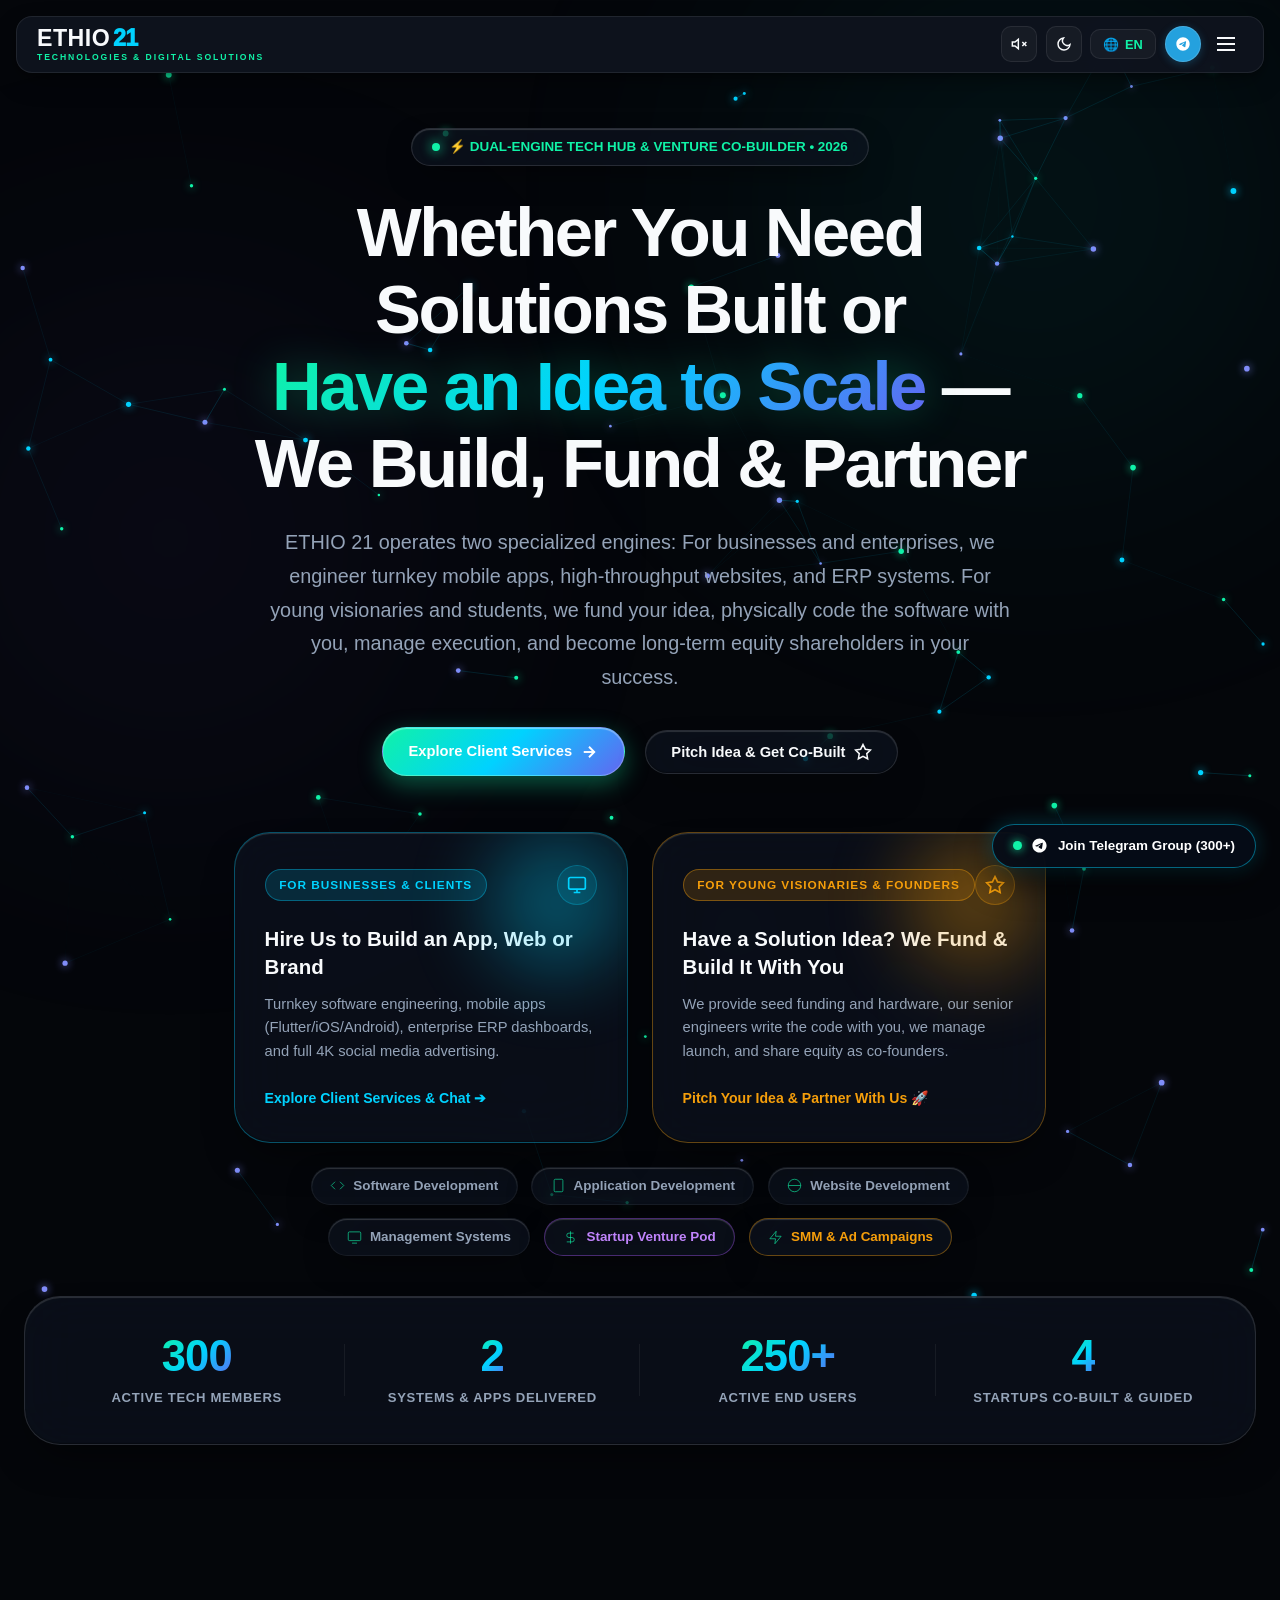
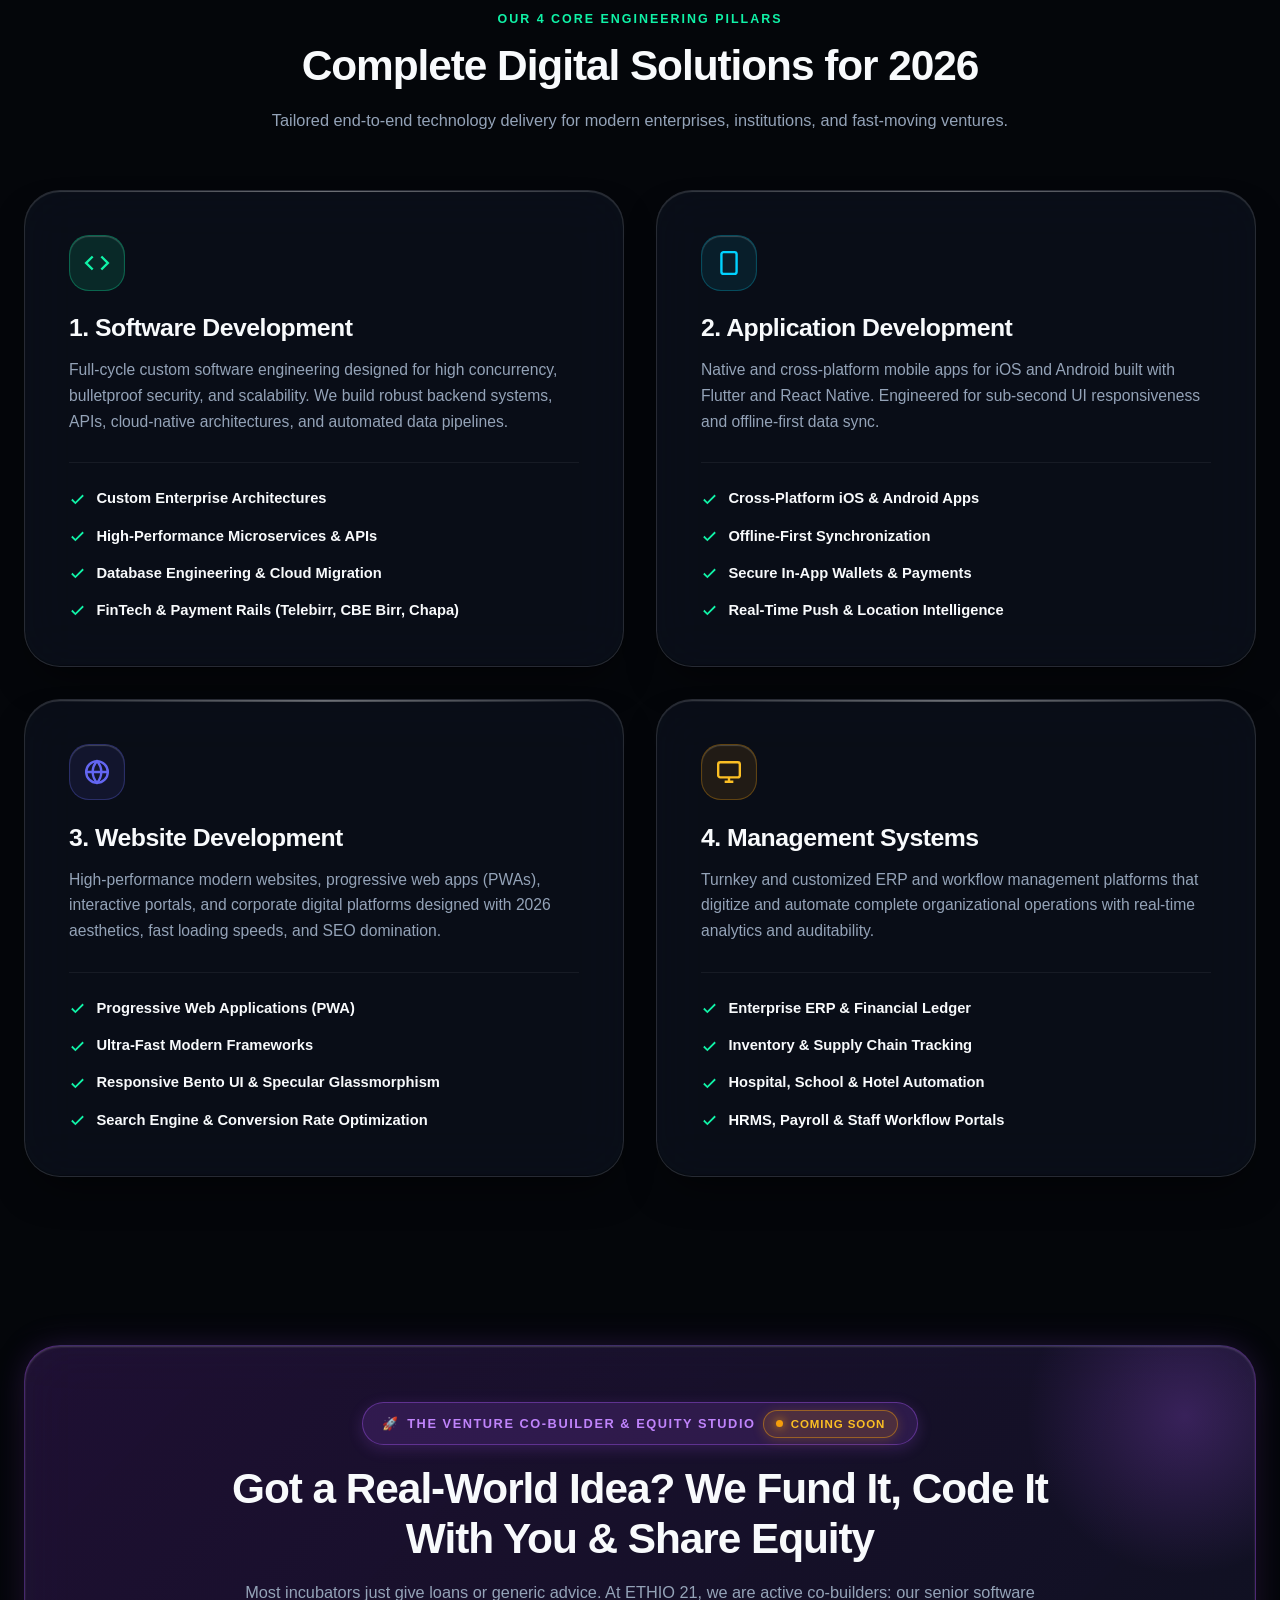
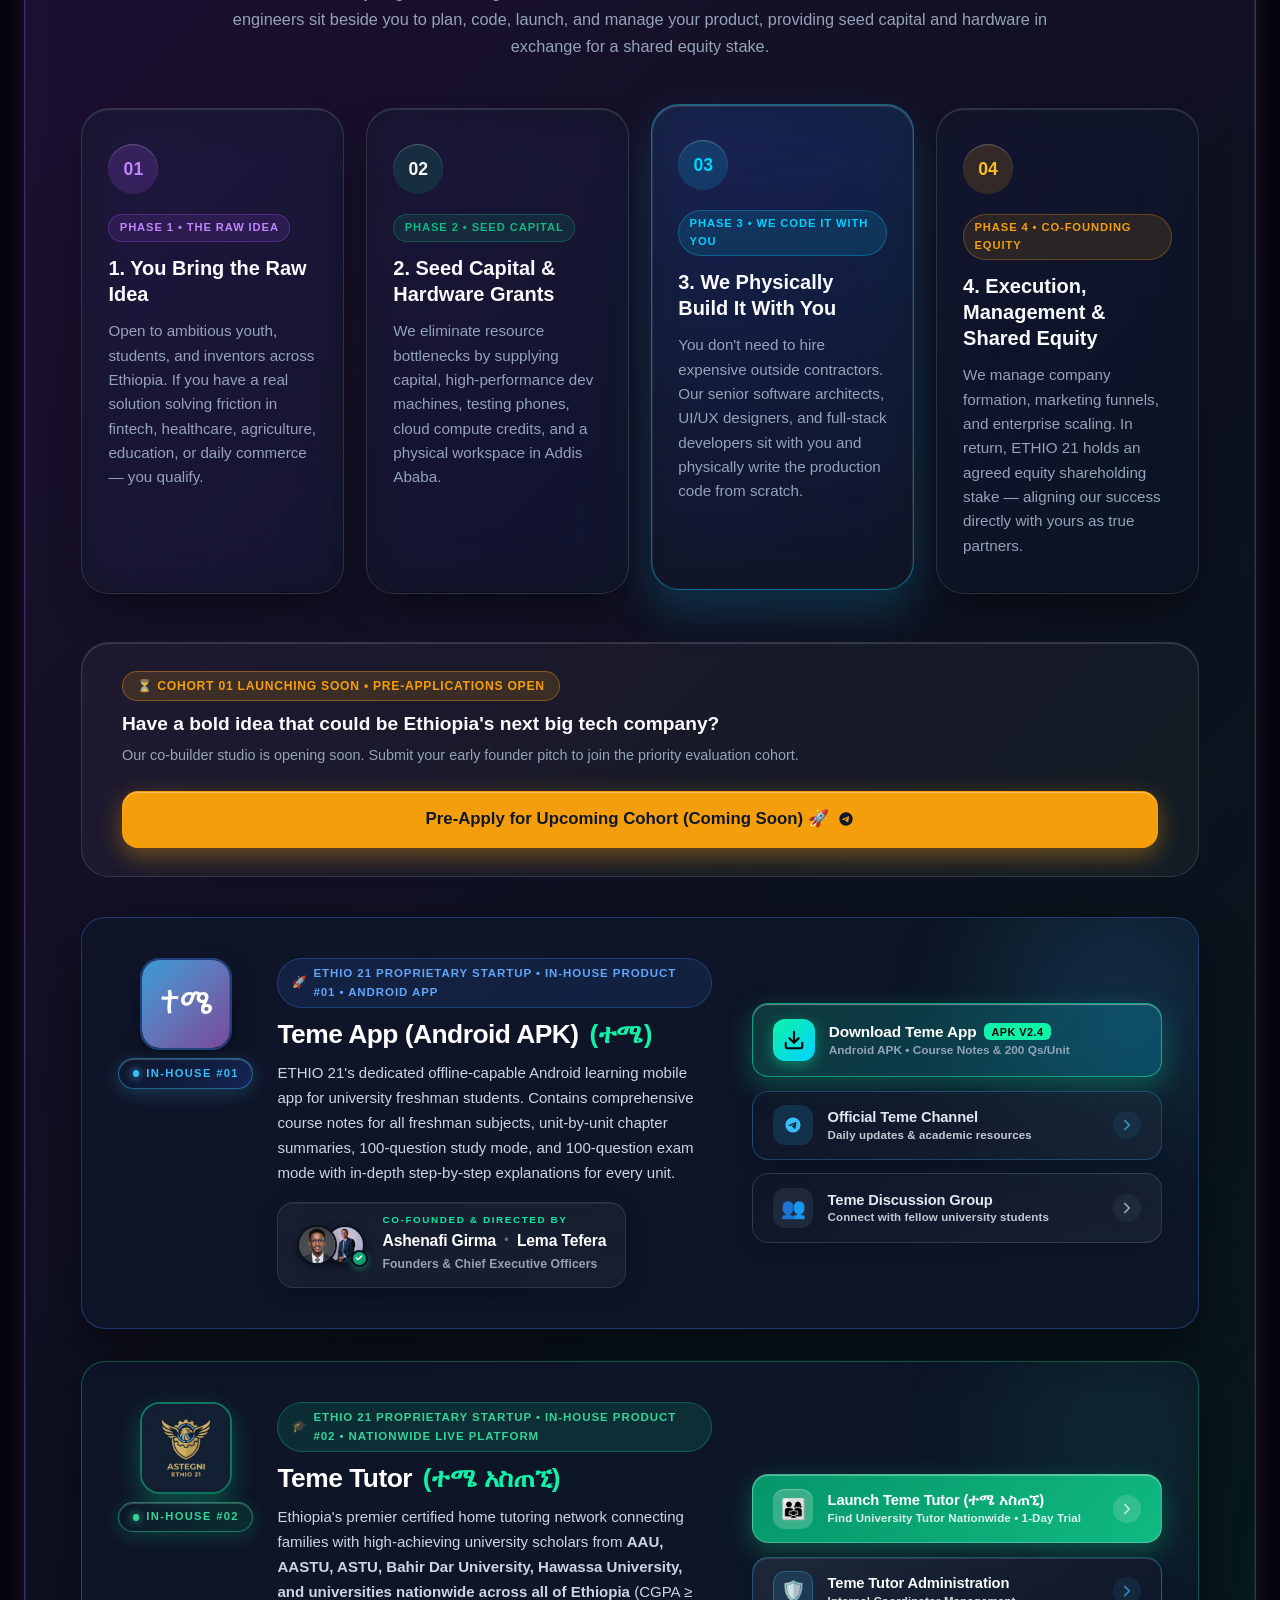
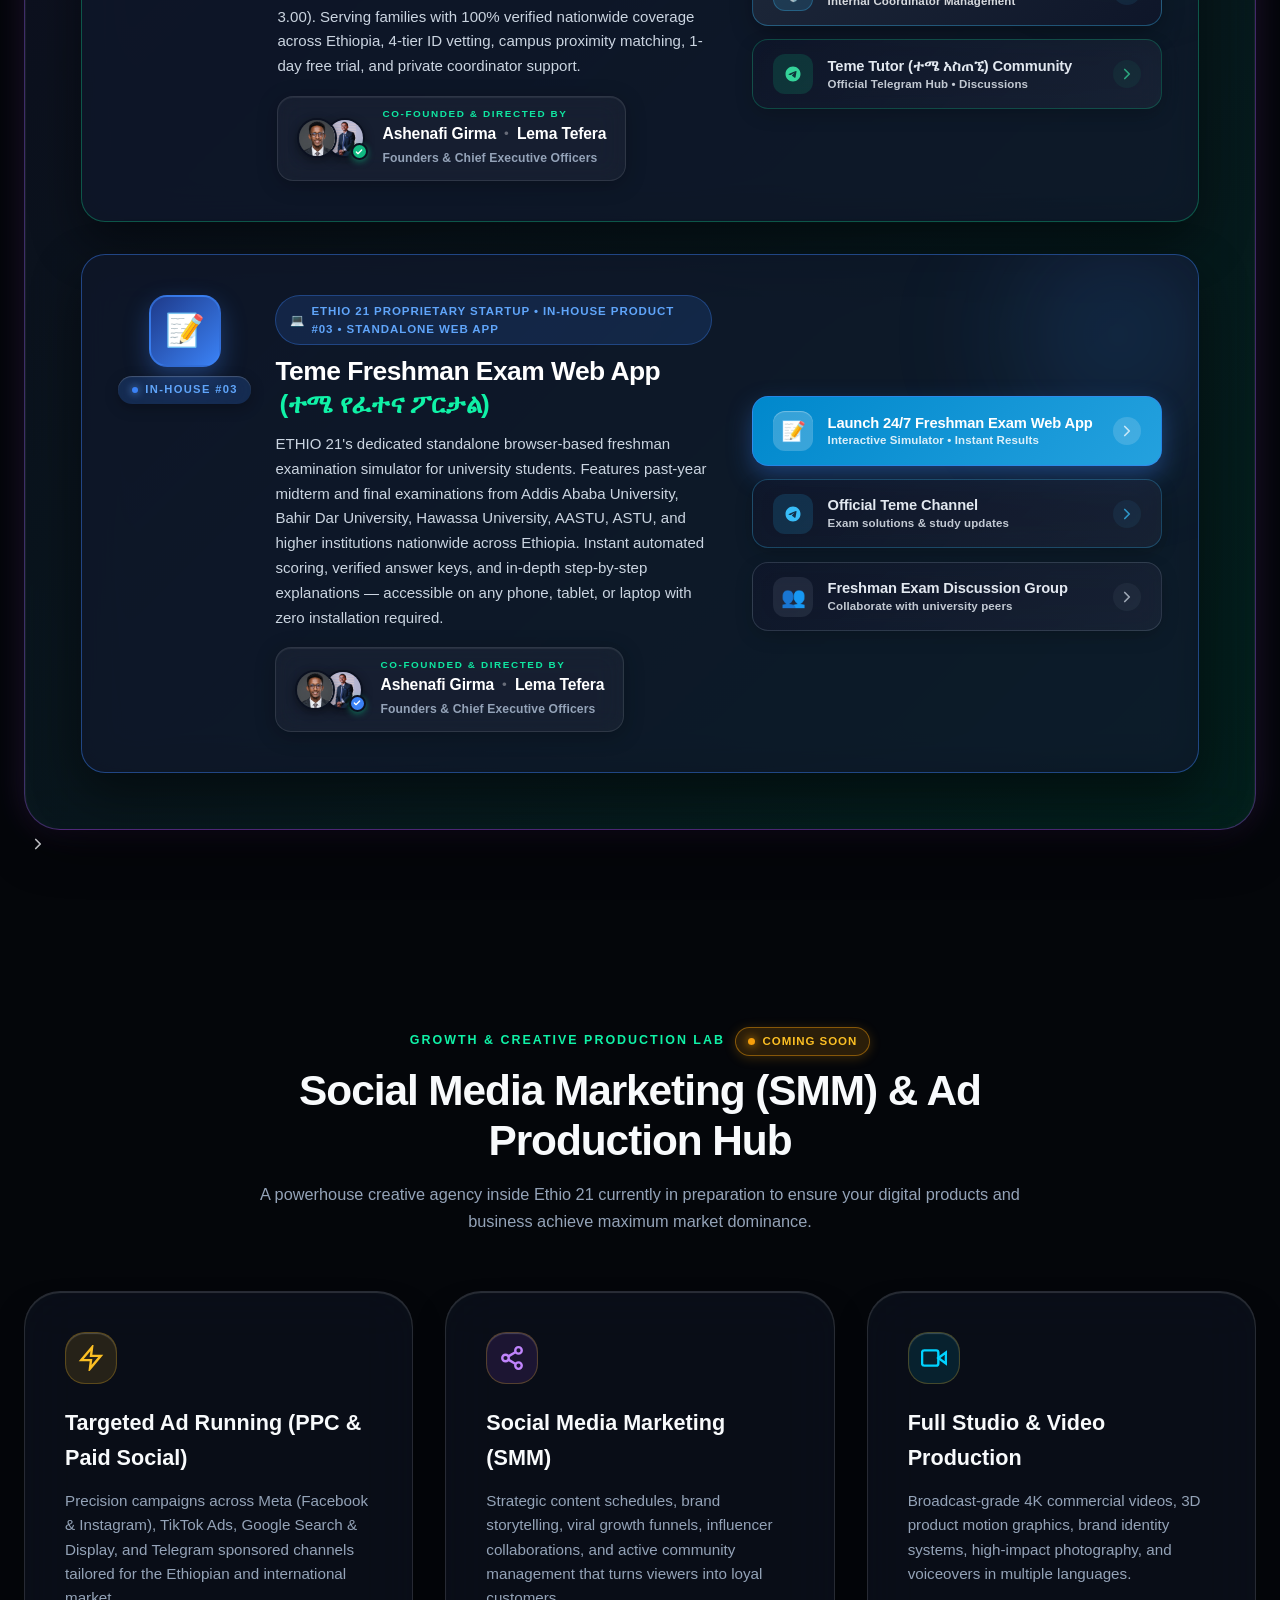
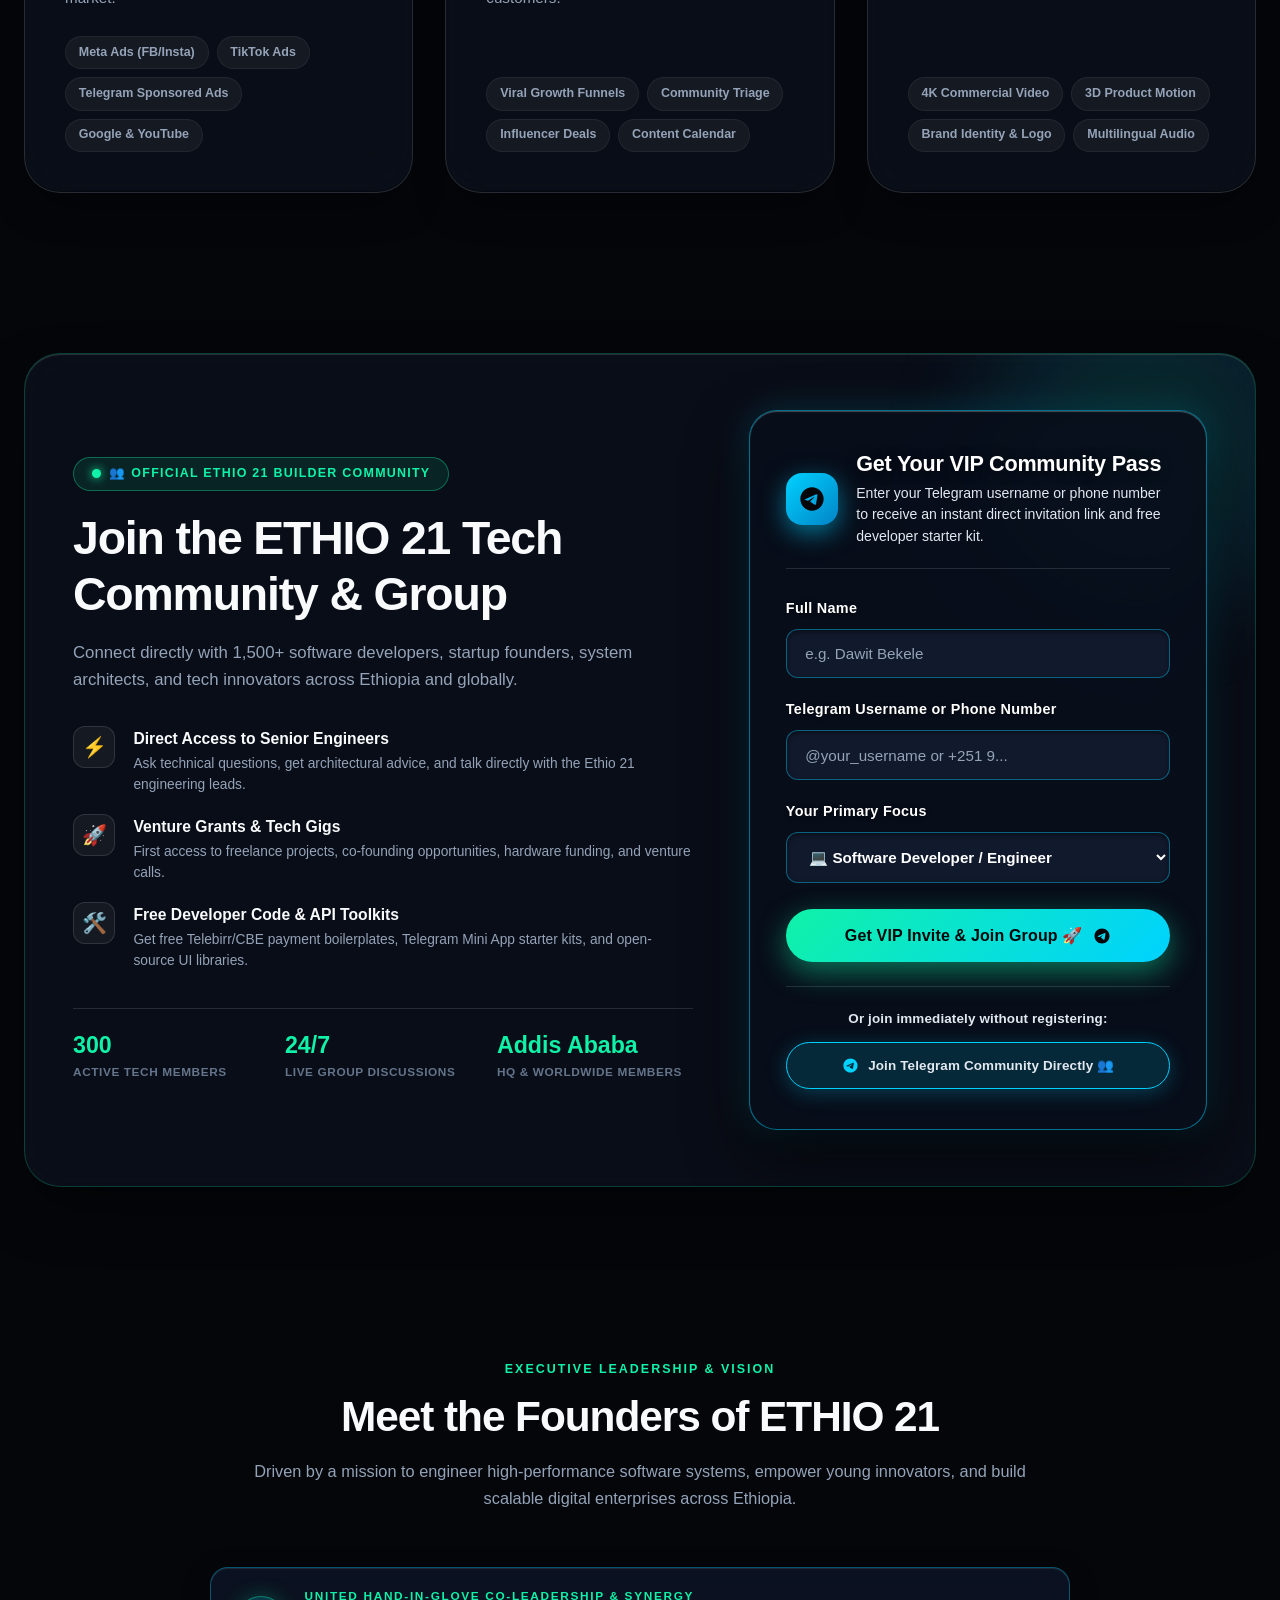
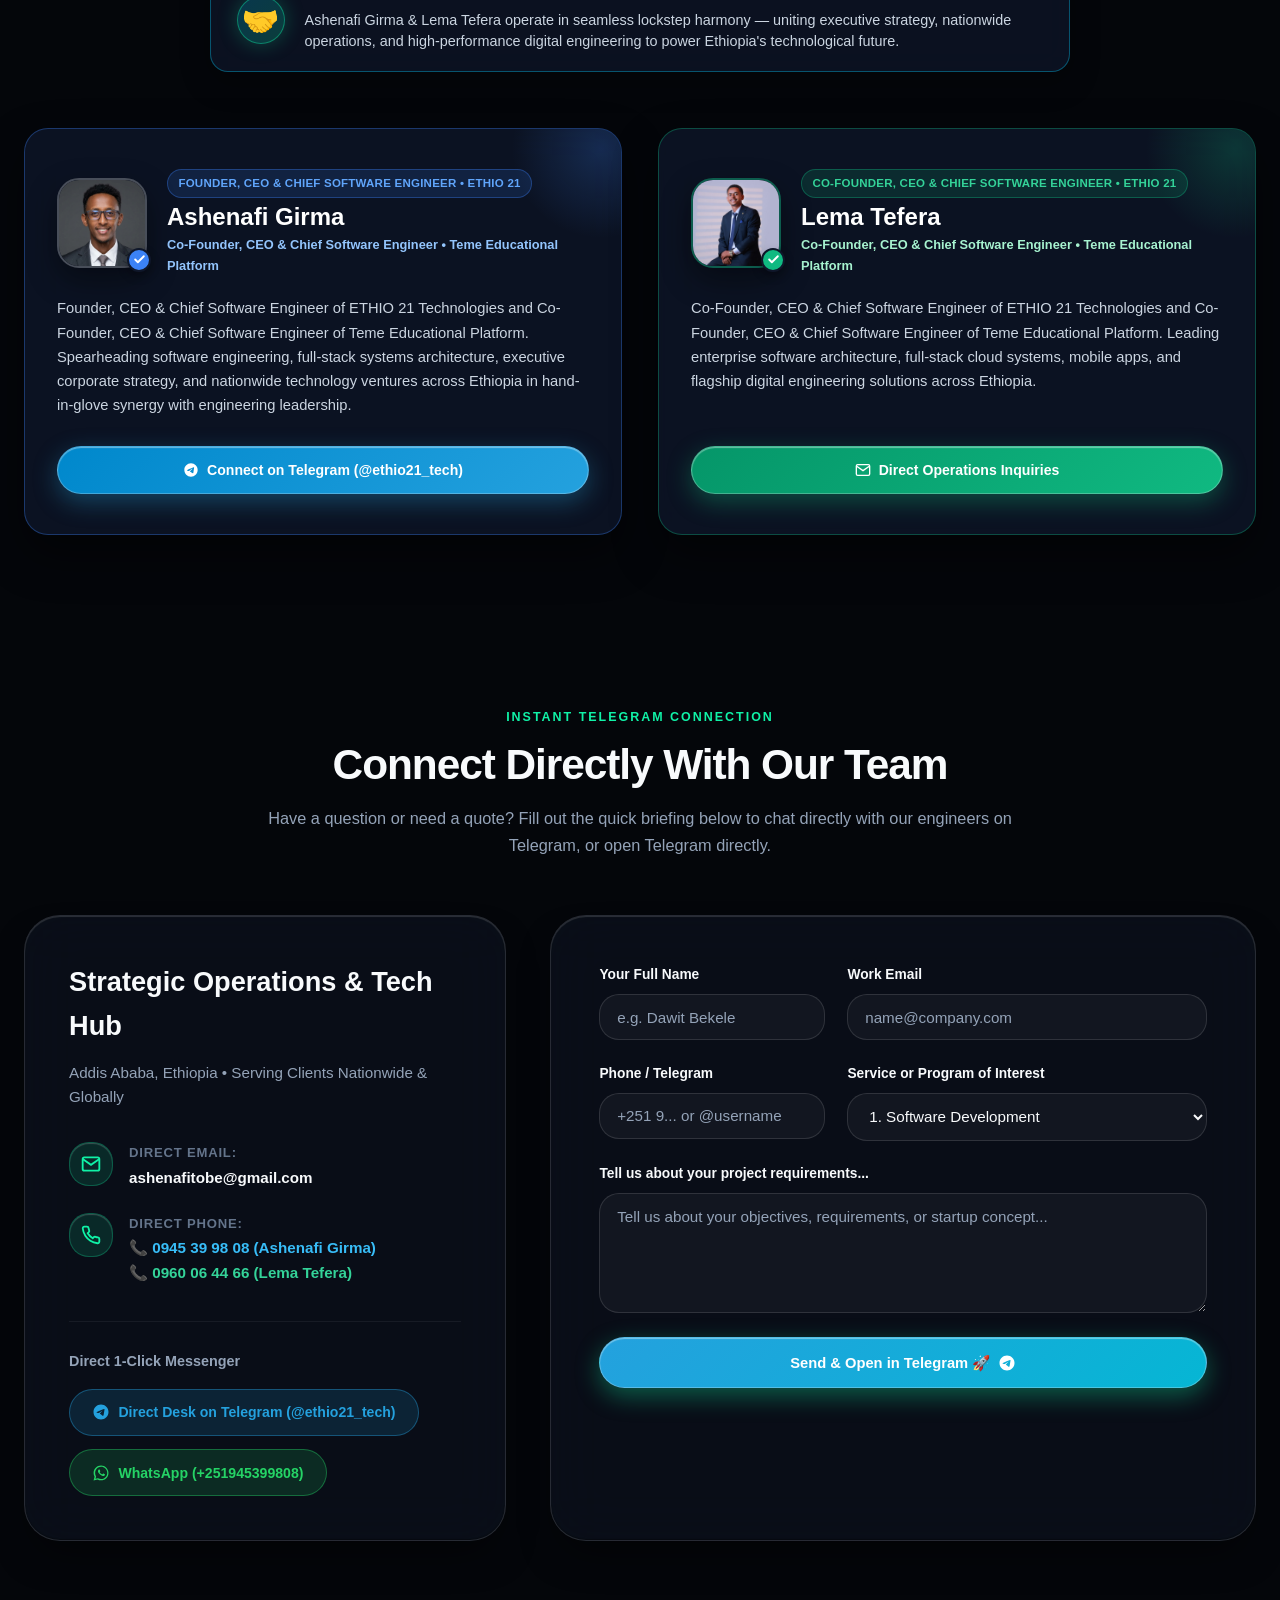
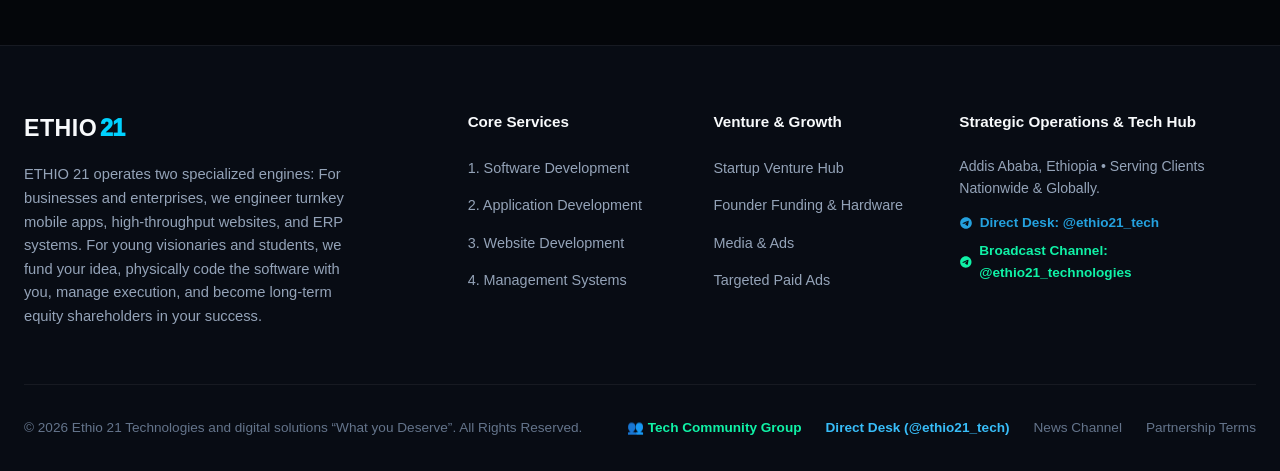
==== commit 0203f499: "Remove hero Telegram direct badge and master branding showcase card from hero section" ====
--- a/index.html
+++ b/index.html
@@ -86,7 +86,7 @@
   </script>
 
   <!-- Main Stylesheet (Cache-Busted) -->
-  <link rel="stylesheet" href="styles/main.css?v=2026.23">
+  <link rel="stylesheet" href="styles/main.css?v=2026.30">
 
   <!-- Immediate Fullscreen Application Studio Override (Zero Cache Lag) -->
   <style>
@@ -136,6 +136,20 @@
       margin: 0 !important;
       background: transparent !important;
       backdrop-filter: none !important;
+    /* Permanent suppression of deprecated hero badge & mockup showcase card */
+    .hero-telegram-badge,
+    .hero-brand-card-wrap,
+    .hero-brand-glass-card {
+      display: none !important;
+      visibility: hidden !important;
+      opacity: 0 !important;
+      height: 0 !important;
+      width: 0 !important;
+      max-height: 0 !important;
+      margin: 0 !important;
+      padding: 0 !important;
+      pointer-events: none !important;
+      overflow: hidden !important;
     }
   </style>
 </head>
@@ -1567,33 +1581,20 @@
   <script src="scripts/translations.js?v=2026.11"></script>
   <script src="scripts/app.js?v=2026.11"></script>
 
-  <!-- PWA Service Worker -->
+  <!-- Instant Cache Purge & Service Worker Uninstaller -->
   <script>
     if ('serviceWorker' in navigator) {
-      window.addEventListener('load', () => {
-        navigator.serviceWorker.register('scripts/sw.js?v=2026.10.09.v4')
-          .then(reg => {
-            console.log('ETHIO 21 SW Active', reg.scope);
-            try { reg.update(); } catch (e) {}
-            if (reg.waiting) {
-              reg.waiting.postMessage({ action: 'skipWaiting' });
-            }
-          })
-          .catch(err => console.warn('SW register skipped', err));
-
-        let refreshing = false;
-        navigator.serviceWorker.addEventListener('controllerchange', () => {
-          if (!refreshing) {
-            refreshing = true;
-            window.location.reload();
-          }
-        });
-
-        navigator.serviceWorker.addEventListener('message', (event) => {
-          if (event.data && (event.data.action === 'FORCE_UPDATE_RELOAD' || event.data.action === 'forceReload')) {
-            window.location.reload();
-          }
-        });
+      navigator.serviceWorker.getRegistrations().then(function(registrations) {
+        for (var i = 0; i < registrations.length; i++) {
+          registrations[i].unregister();
+        }
+      });
+    }
+    if ('caches' in window) {
+      caches.keys().then(function(names) {
+        for (var i = 0; i < names.length; i++) {
+          caches.delete(names[i]);
+        }
       });
     }
   </script>
--- a/styles/main.css
+++ b/styles/main.css
@@ -137,6 +137,22 @@
   line-height: 1.6;
   background-color: var(--bg-primary);
   transition: background-color var(--transition-smooth), color var(--transition-smooth);
+}
+
+/* Hard suppression of deprecated hero badge and showcase card */
+.hero-telegram-badge,
+.hero-brand-card-wrap,
+.hero-brand-glass-card {
+  display: none !important;
+  visibility: hidden !important;
+  opacity: 0 !important;
+  height: 0 !important;
+  width: 0 !important;
+  max-height: 0 !important;
+  margin: 0 !important;
+  padding: 0 !important;
+  pointer-events: none !important;
+  overflow: hidden !important;
 }
 
 /* Ambient Liquid Light Orbs (Refract through glass) */
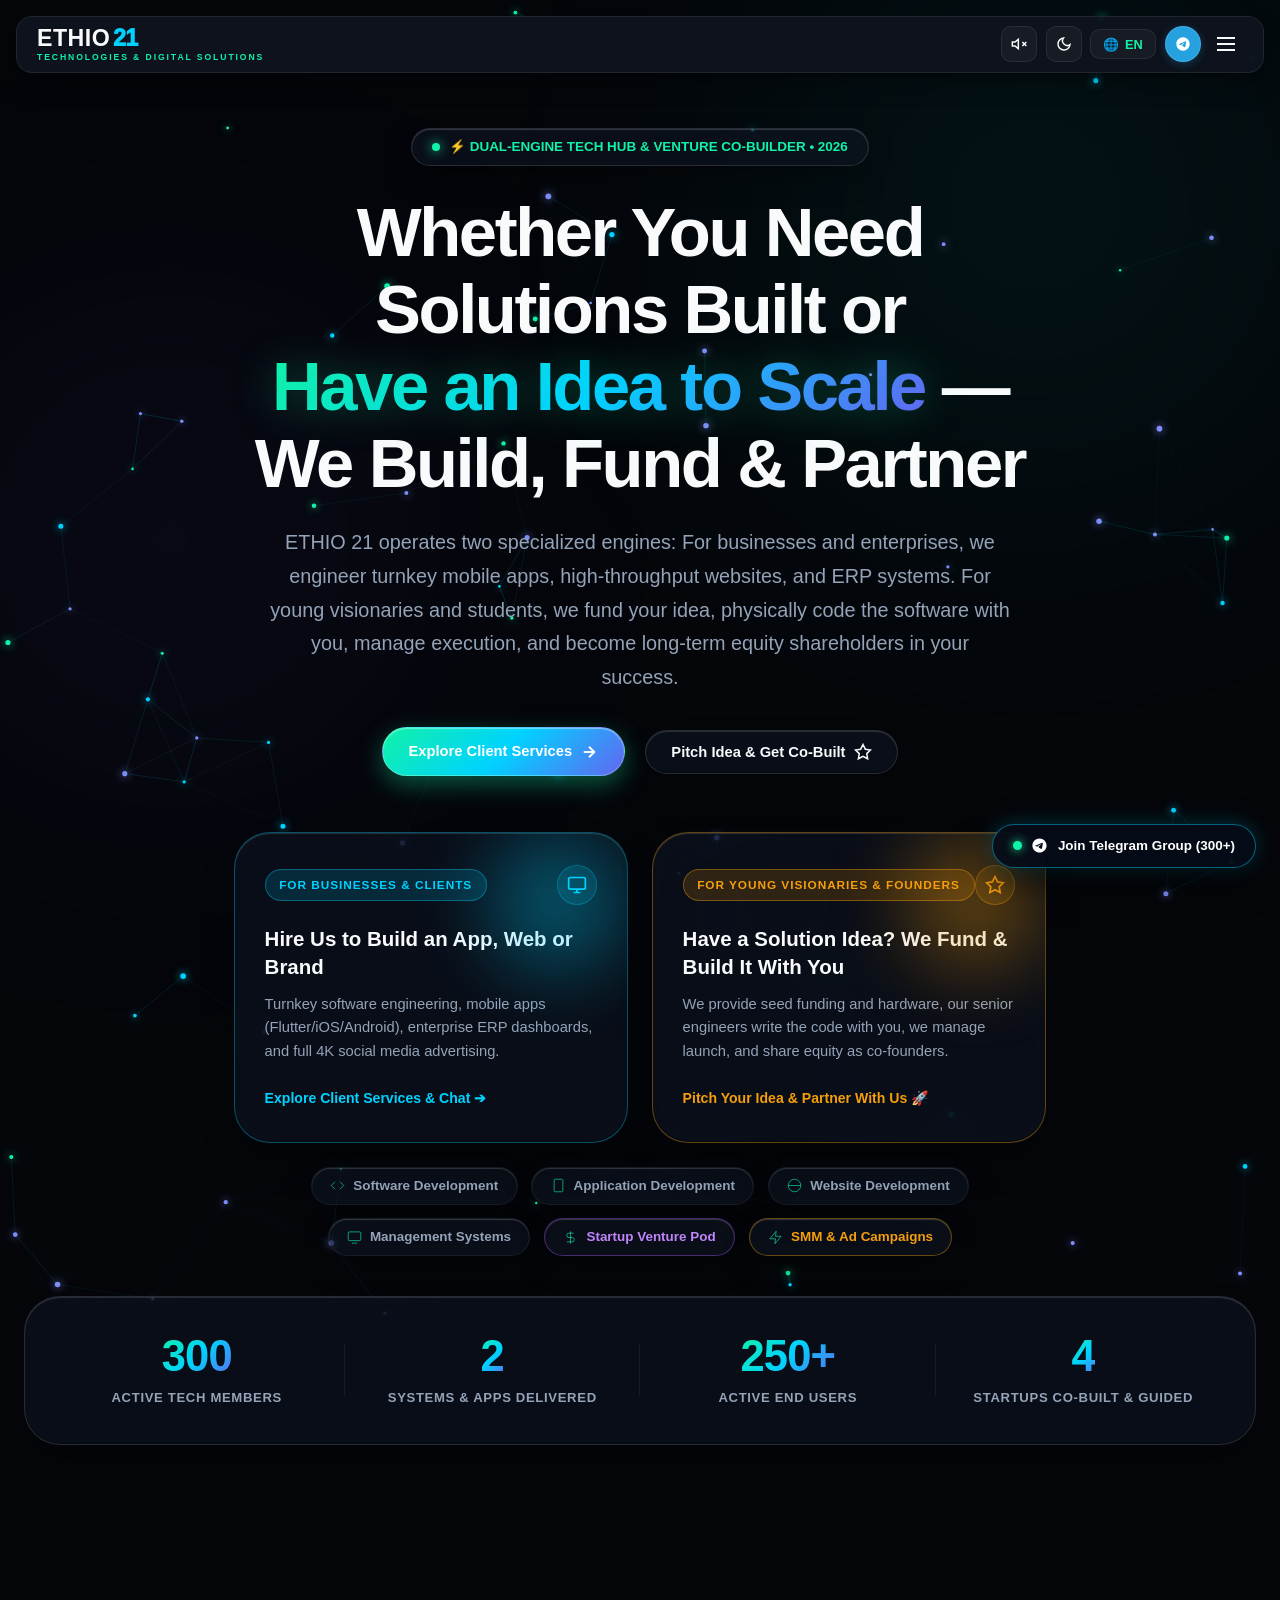
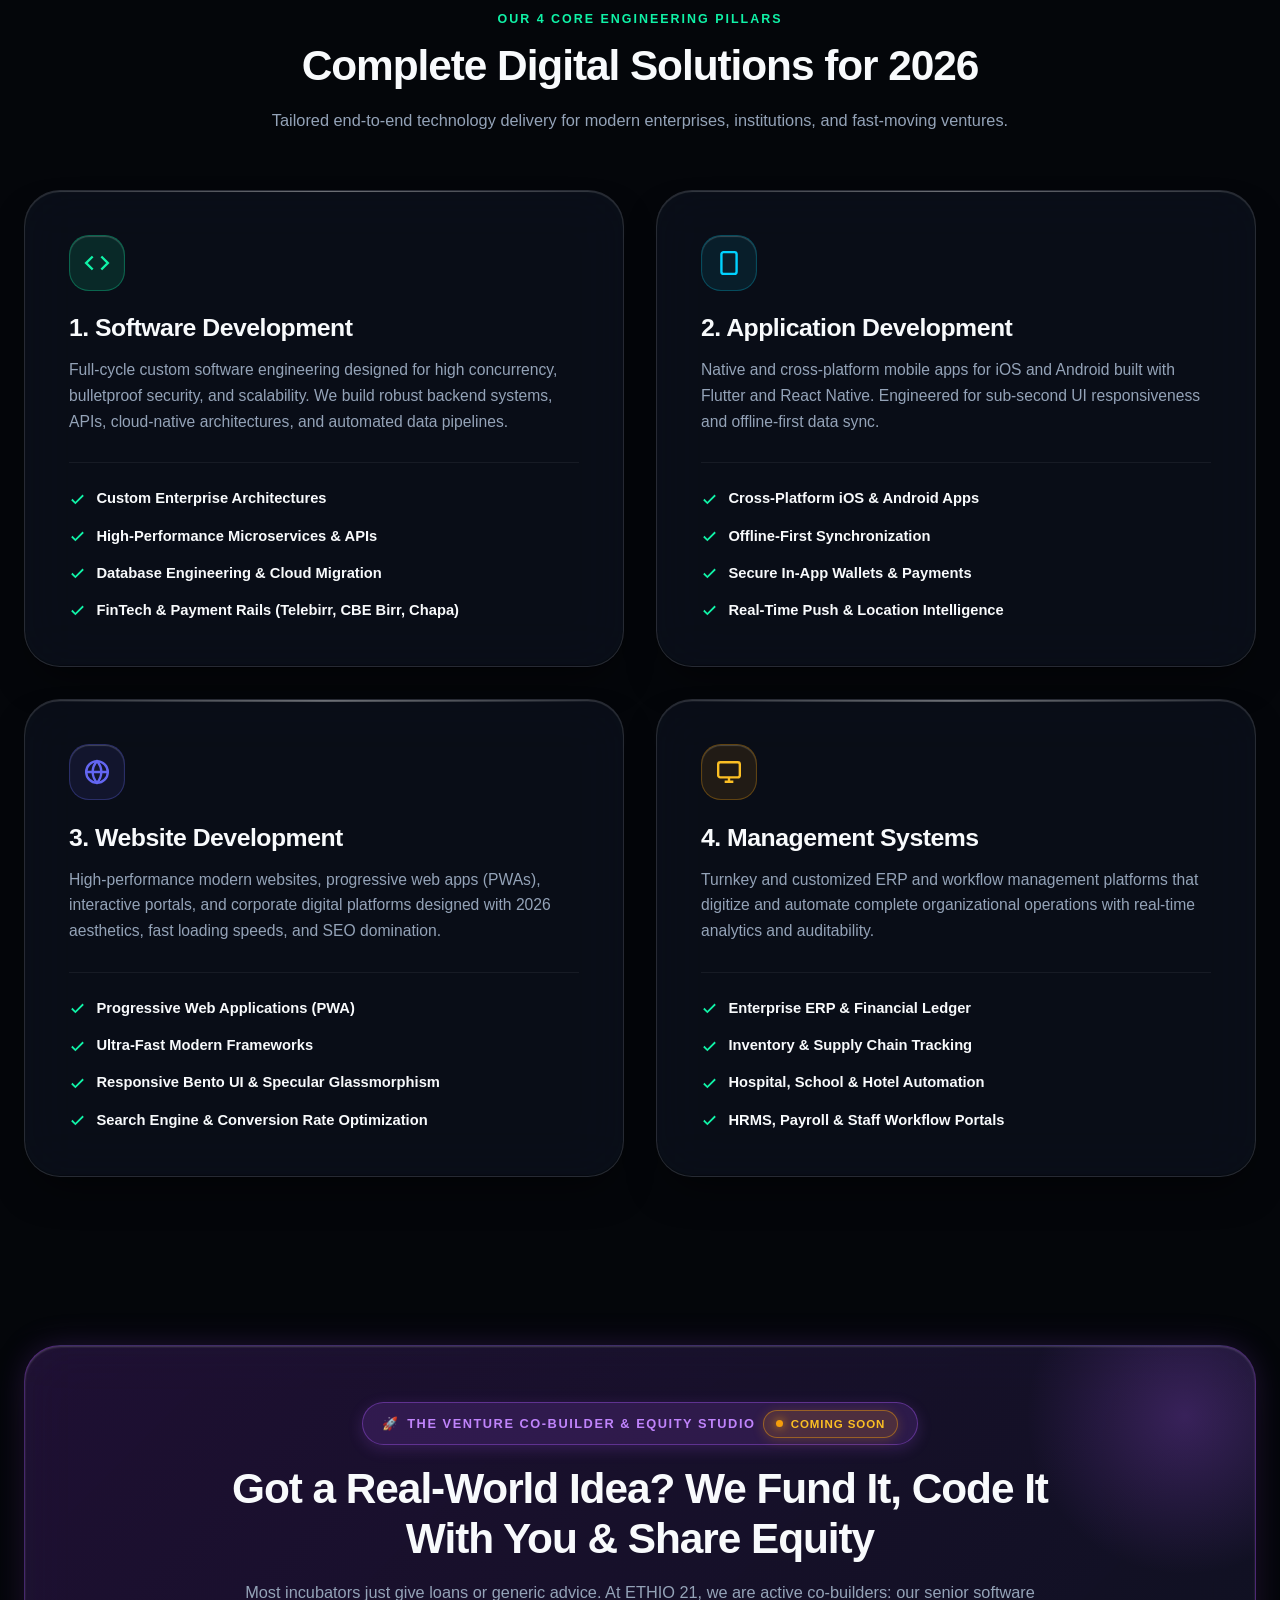
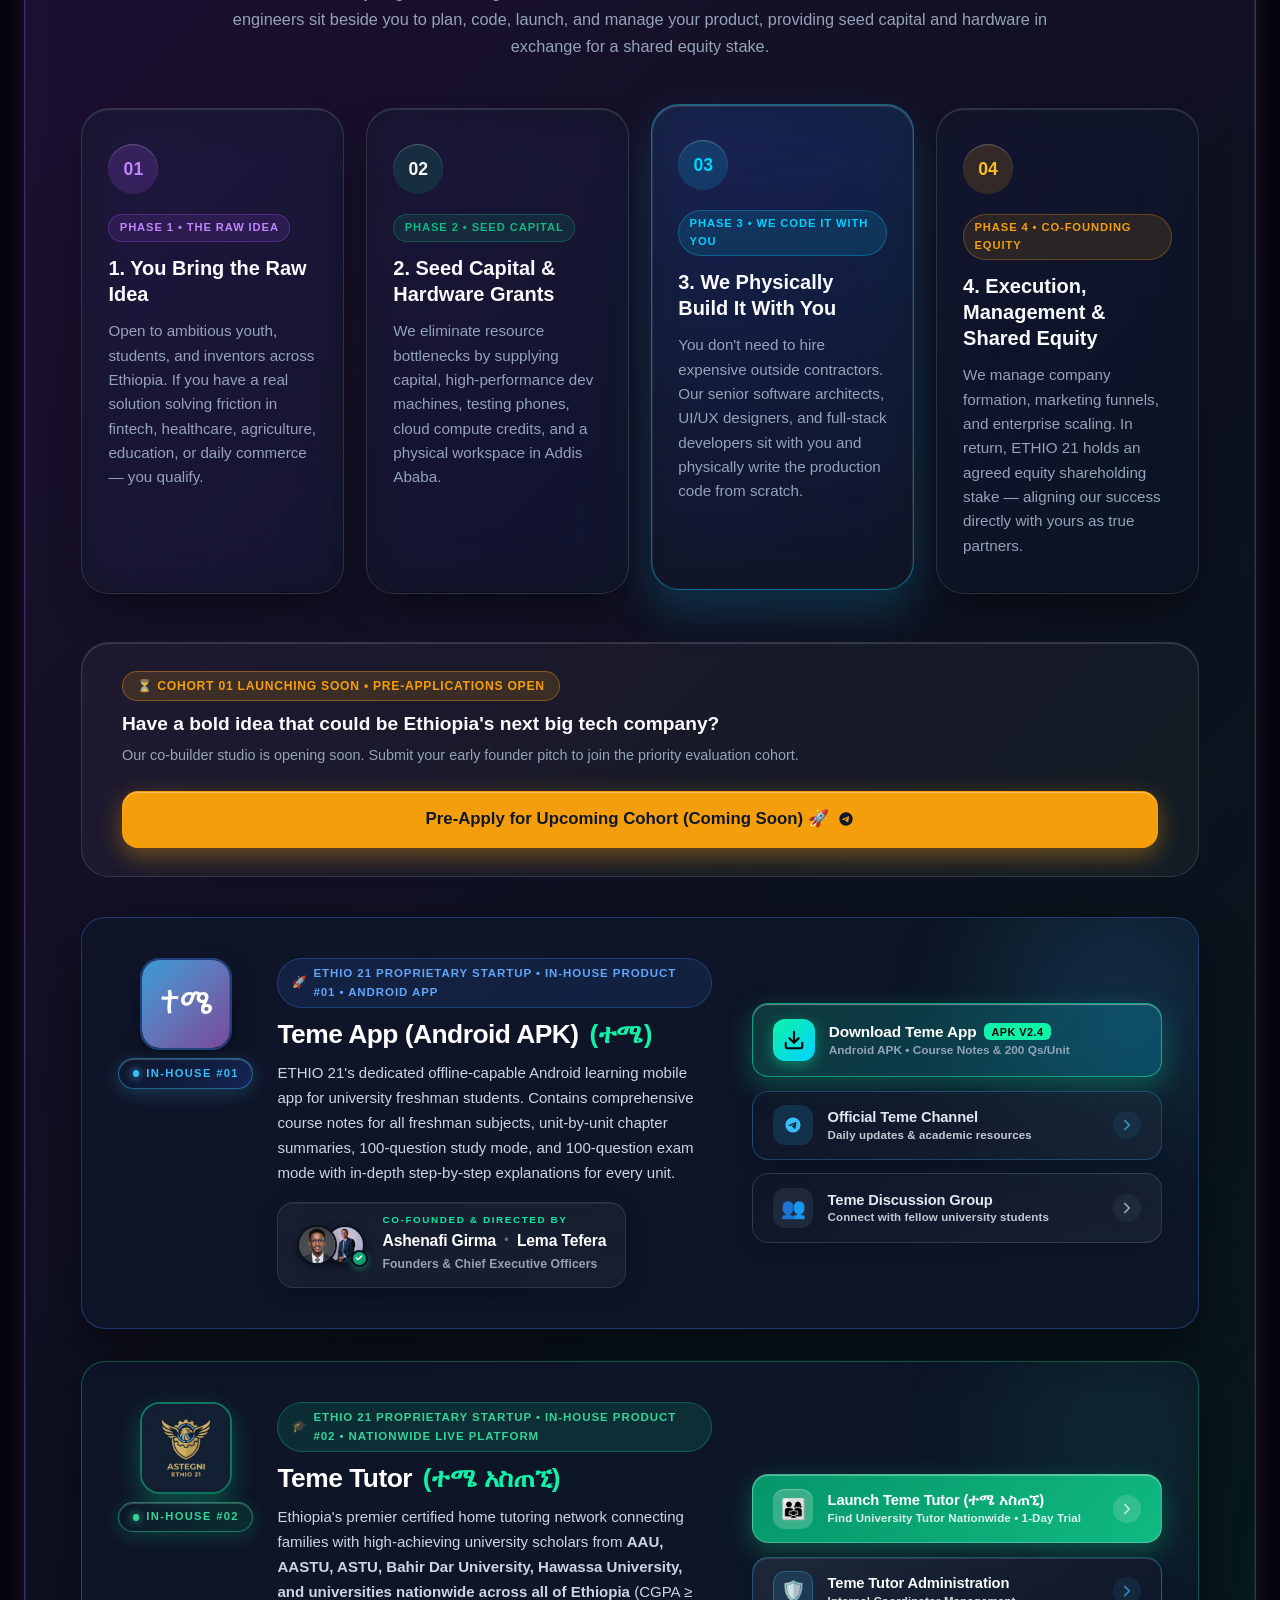
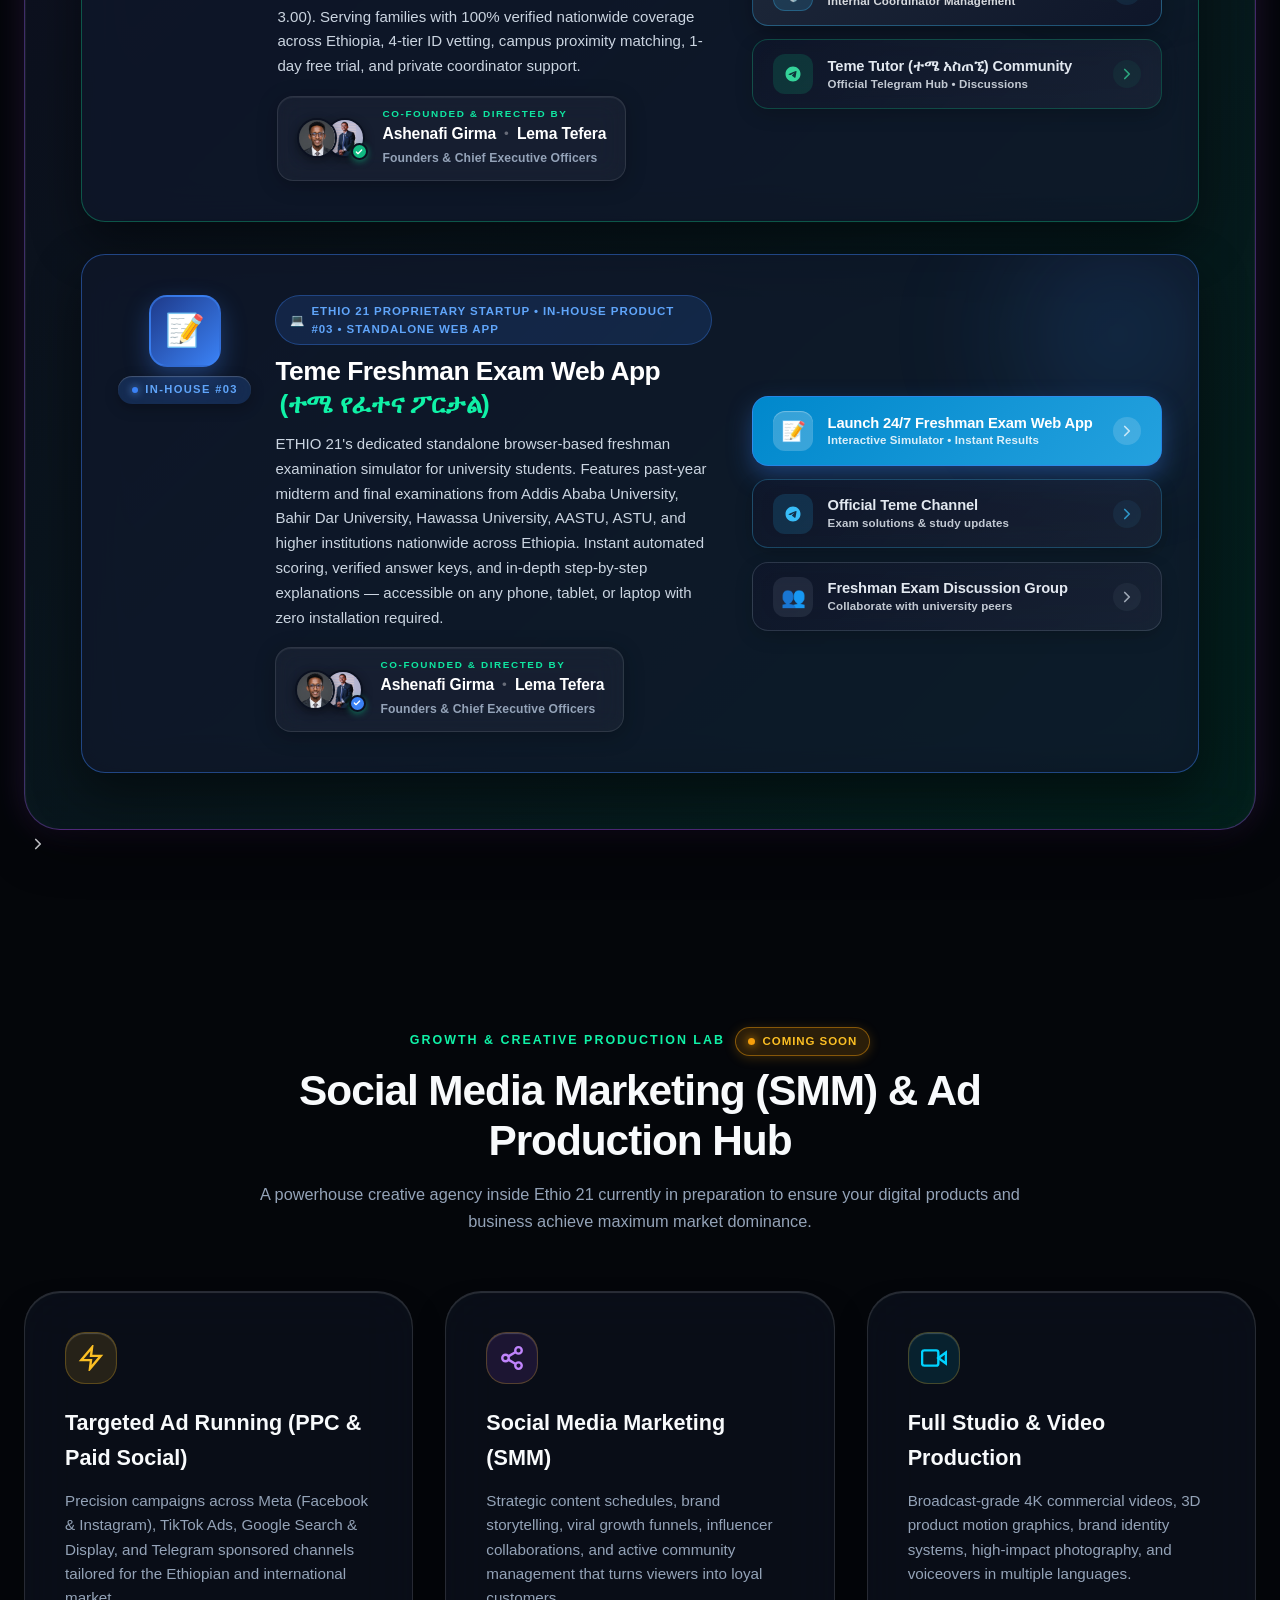
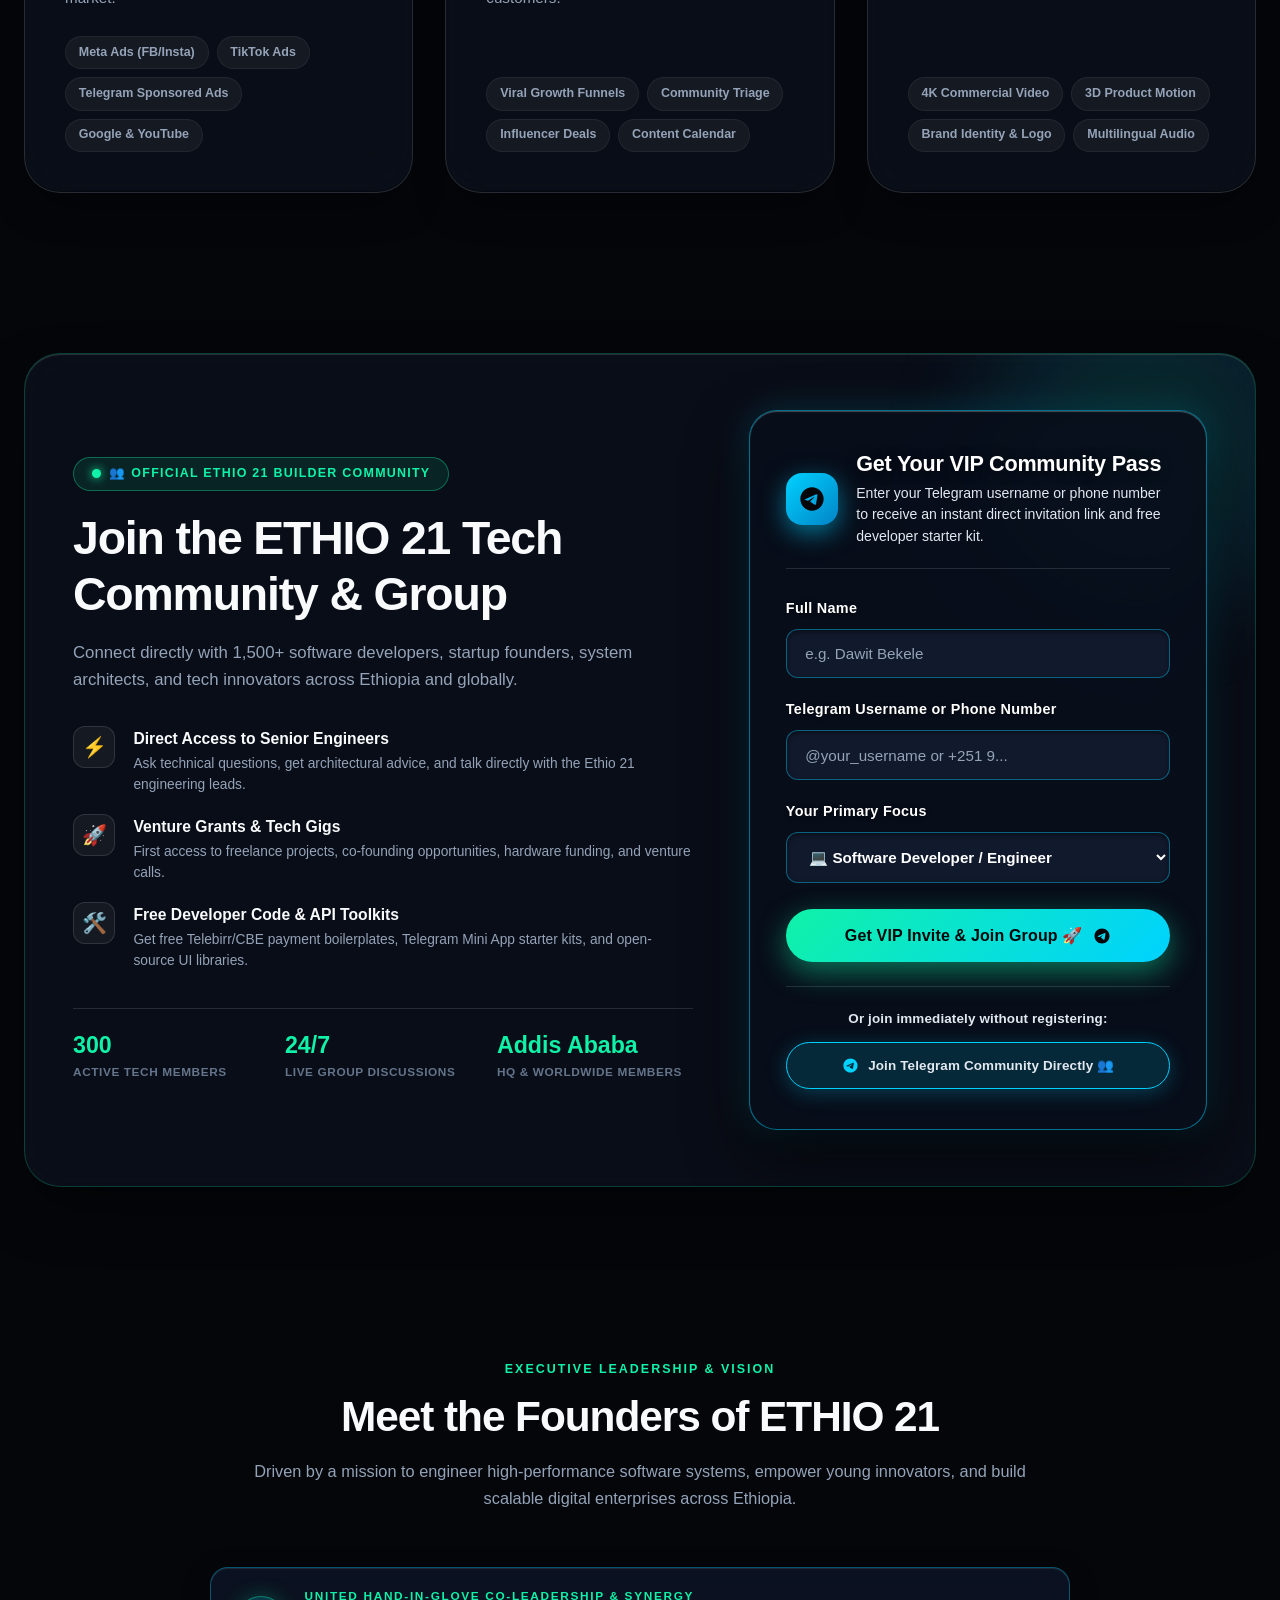
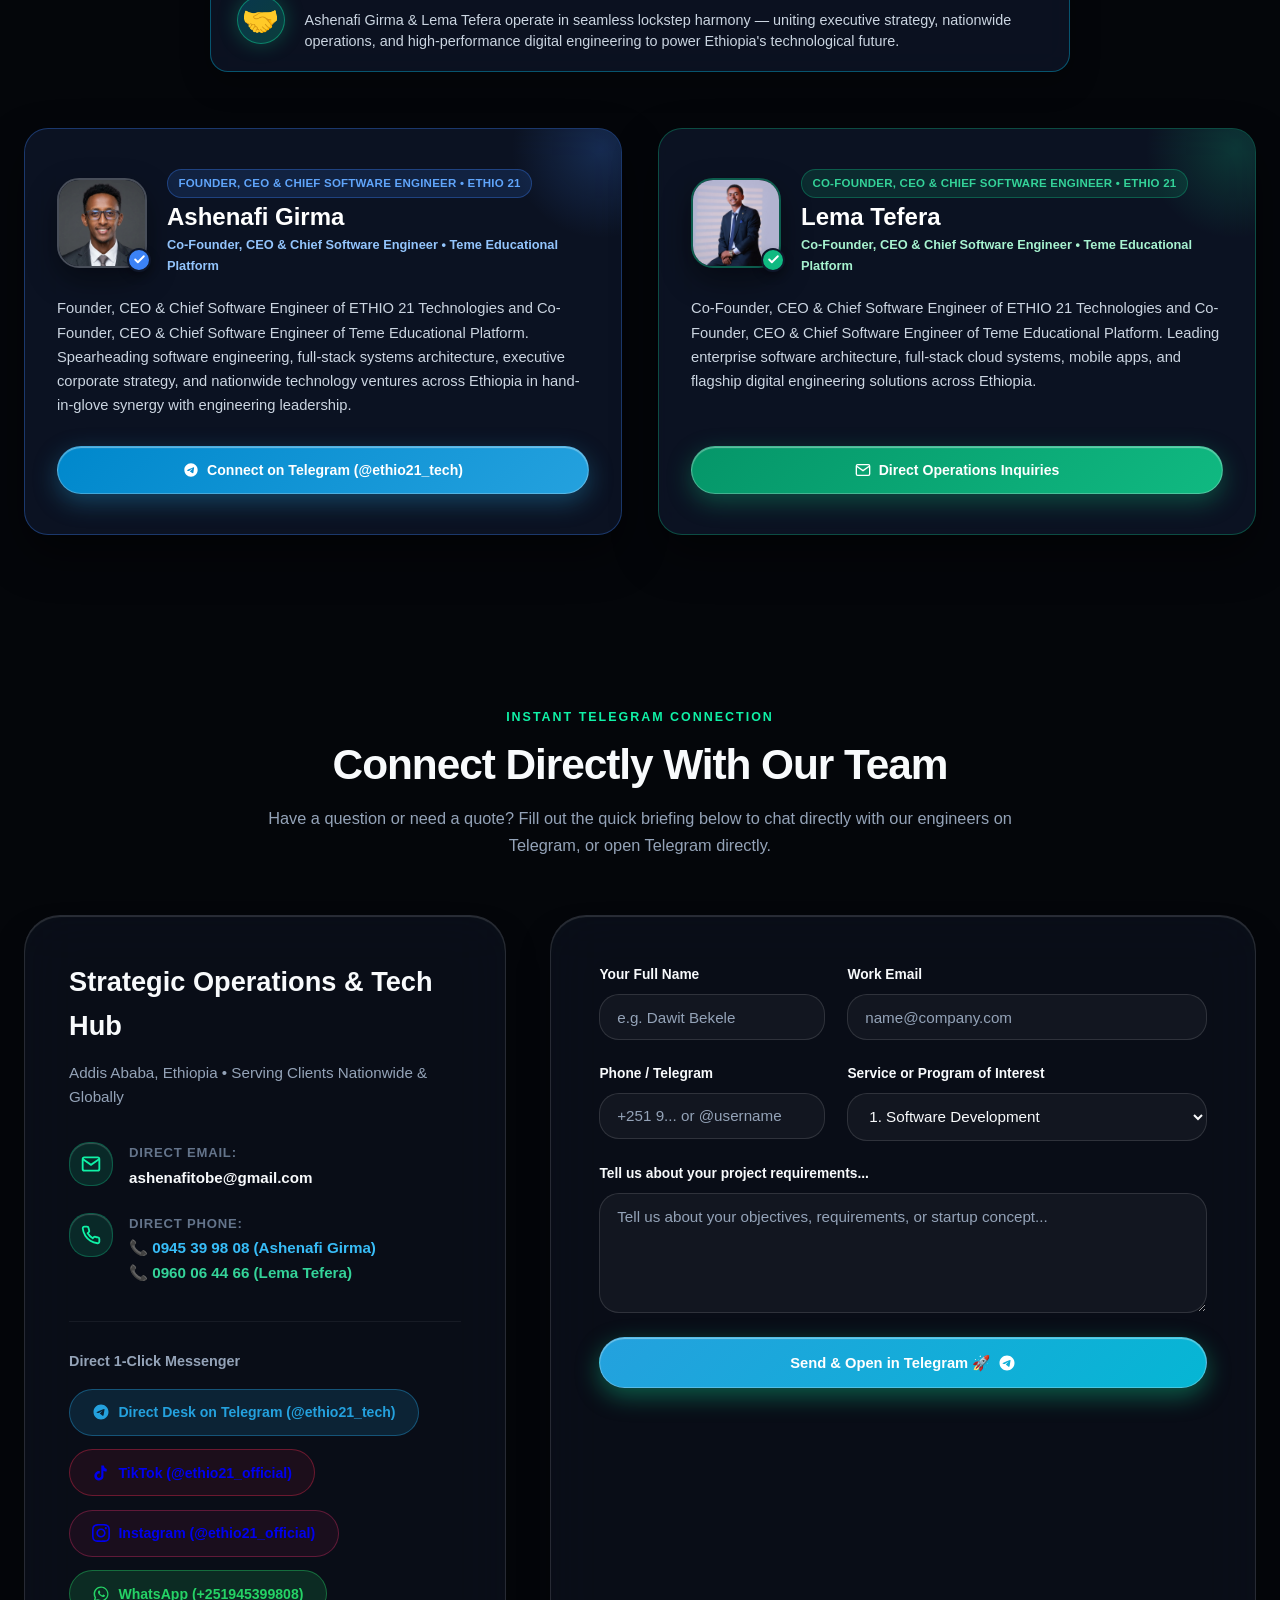
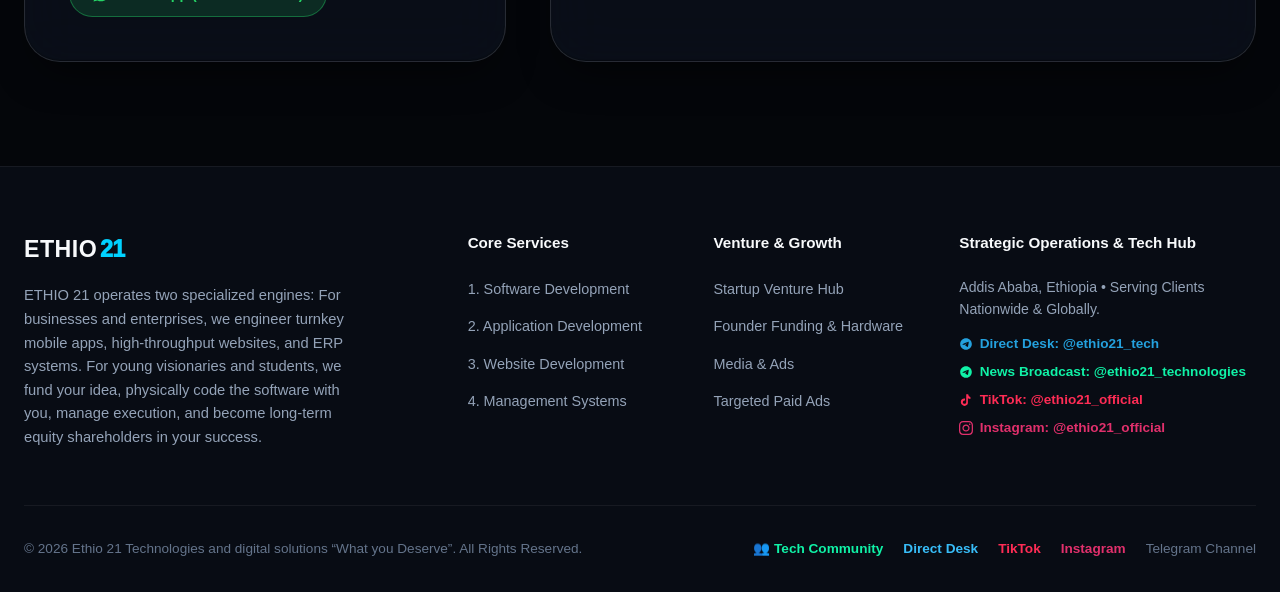
==== commit bb7250f4: "Remove hero Telegram direct badge and master branding showcase card from hero section" ====
--- a/index.html
+++ b/index.html
@@ -1227,7 +1227,15 @@
             <div class="messenger-btns">
               <a href="https://t.me/ethio21_tech" target="_blank" rel="noopener noreferrer" class="messenger-btn btn-telegram">
                 <svg width="18" height="18" viewBox="0 0 24 24" fill="currentColor"><path d="M12 2C6.48 2 2 6.48 2 12s4.48 10 10 10 10-4.48 10-10S17.52 2 12 2zm4.64 6.8c-.15 1.58-.8 5.42-1.13 7.19-.14.75-.42 1-.68 1.03-.58.05-1.02-.38-1.58-.75-.88-.58-1.38-.94-2.23-1.5-.99-.65-.35-1.01.22-1.59.15-.15 2.71-2.48 2.76-2.69a.2.2 0 0 0-.05-.18c-.06-.05-.14-.03-.21-.02-.09.02-1.49.95-4.22 2.79-.4.27-.76.41-1.08.4-.36-.01-1.04-.2-1.55-.37-.63-.2-1.12-.31-1.08-.66.02-.18.27-.36.75-.55 2.92-1.27 4.86-2.11 5.83-2.51 2.78-1.16 3.35-1.36 3.73-1.36.08 0 .27.02.39.12.1.08.13.19.14.27-.01.06.01.24 0 .38z"/></svg>
-                <span data-i18n="contactTelegram">Direct Desk on Telegram (@ethio21_tech)</span>
+                <span data-i18n="contactTelegram">Telegram (@ethio21_tech)</span>
+              </a>
+              <a href="https://www.tiktok.com/@ethio21_official" target="_blank" rel="noopener noreferrer" class="messenger-btn btn-tiktok" style="border: 1px solid rgba(254, 44, 85, 0.35); background: rgba(254, 44, 85, 0.08);">
+                <svg width="18" height="18" viewBox="0 0 24 24" fill="currentColor"><path d="M19.59 6.69a4.83 4.83 0 0 1-3.77-4.25V2h-3.45v13.67a2.89 2.89 0 0 1-5.2 1.74 2.89 2.89 0 0 1 2.31-4.64c.29 0 .58.04.86.12V9.4a6.33 6.33 0 0 0-.86-.06A6.34 6.34 0 0 0 3.1 15.68a6.34 6.34 0 0 0 10.82 4.48c.84-.84 1.34-1.99 1.34-3.23V8.89a8.18 8.18 0 0 0 4.33 1.25V6.69z"/></svg>
+                <span>TikTok (@ethio21_official)</span>
+              </a>
+              <a href="https://www.instagram.com/ethio21_official/" target="_blank" rel="noopener noreferrer" class="messenger-btn btn-instagram" style="border: 1px solid rgba(225, 48, 108, 0.35); background: rgba(225, 48, 108, 0.08);">
+                <svg width="18" height="18" viewBox="0 0 24 24" fill="currentColor"><path d="M12 2.163c3.204 0 3.584.012 4.85.07 3.252.148 4.771 1.691 4.919 4.919.058 1.265.069 1.645.069 4.849 0 3.205-.012 3.584-.069 4.849-.149 3.225-1.664 4.771-4.919 4.919-1.266.058-1.644.07-4.85.07-3.204 0-3.584-.012-4.849-.07-3.26-.149-4.771-1.699-4.919-4.92-.058-1.265-.07-1.644-.07-4.849 0-3.204.013-3.583.07-4.849.149-3.227 1.664-4.771 4.919-4.919 1.266-.057 1.645-.069 4.849-.069zm0-2.163c-3.259 0-3.667.014-4.947.072-4.358.2-6.78 2.618-6.98 6.98-.059 1.281-.073 1.689-.073 4.948 0 3.259.014 3.668.072 4.948.2 4.358 2.618 6.78 6.98 6.98 1.281.058 1.689.072 4.948.072 3.259 0 3.668-.014 4.948-.072 4.354-.2 6.782-2.618 6.979-6.98.059-1.28.073-1.689.073-4.948 0-3.259-.014-3.667-.072-4.947-.196-4.354-2.617-6.78-6.979-6.98-1.281-.059-1.69-.073-4.949-.073zm0 5.838c-3.403 0-6.162 2.759-6.162 6.162s2.759 6.163 6.162 6.163 6.162-2.759 6.162-6.163c0-3.403-2.759-6.162-6.162-6.162zm0 10.162c-2.209 0-4-1.79-4-4 0-2.209 1.791-4 4-4s4 1.791 4 4c0 2.21-1.791 4-4 4zm6.406-11.845c-.796 0-1.441.645-1.441 1.44s.645 1.44 1.441 1.44c.795 0 1.439-.645 1.439-1.44s-.644-1.44-1.439-1.44z"/></svg>
+                <span>Instagram (@ethio21_official)</span>
               </a>
               <a href="https://wa.me/251945399808" target="_blank" rel="noopener noreferrer" class="messenger-btn btn-whatsapp">
                 <svg width="18" height="18" viewBox="0 0 24 24" fill="currentColor"><path d="M12.04 2C6.58 2 2.13 6.45 2.13 11.91C2.13 13.66 2.59 15.36 3.45 16.86L2.05 22L7.3 20.63C8.75 21.41 10.38 21.83 12.04 21.83C17.5 21.83 21.95 17.38 21.95 11.92C21.95 9.27 20.92 6.78 19.05 4.91C17.18 3.04 14.69 2 12.04 2M12.04 3.67C14.25 3.67 16.31 4.53 17.87 6.09C19.42 7.65 20.28 9.72 20.28 11.92C20.28 16.46 16.58 20.16 12.04 20.16C10.66 20.16 9.3 19.81 8.1 19.14L7.81 18.97L4.69 19.79L5.52 16.75L5.33 16.44C4.6 15.27 4.21 13.62 4.21 11.92C4.21 7.37 7.91 3.67 12.04 3.67M9.36 7.42C9.21 7.42 8.97 7.47 8.76 7.7C8.55 7.93 7.96 8.48 7.96 9.61C7.96 10.74 8.78 11.83 8.9 11.98C9.02 12.13 10.5 14.42 12.78 15.4C13.32 15.63 13.74 15.77 14.07 15.88C14.61 16.05 15.1 16.02 15.49 15.96C15.93 15.89 16.85 15.4 17.04 14.86C17.23 14.32 17.23 13.86 17.17 13.76C17.11 13.66 16.96 13.6 16.73 13.49C16.5 13.38 15.37 12.82 15.16 12.74C14.95 12.66 14.8 12.62 14.65 12.85C14.5 13.08 14.07 13.6 13.94 13.75C13.81 13.9 13.68 13.92 13.45 13.81C13.22 13.7 12.48 13.46 11.6 12.67C10.92 12.06 10.46 11.31 10.33 11.08C10.2 10.85 10.32 10.73 10.43 10.62C10.53 10.52 10.66 10.35 10.78 10.21C10.9 10.07 10.94 9.97 11.02 9.81C11.1 9.65 11.06 9.51 11 9.4C10.94 9.29 10.5 8.21 10.32 7.77C10.14 7.34 9.96 7.4 9.82 7.39C9.69 7.39 9.54 7.42 9.36 7.42Z"/></svg>
@@ -1550,7 +1558,15 @@
             </a>
             <a href="https://t.me/ethio21_technologies" target="_blank" rel="noopener noreferrer" style="color: var(--accent-mint); font-weight: 700; font-size: 0.85rem; text-decoration: none; display: inline-flex; align-items: center; gap: 0.4rem;">
               <svg width="14" height="14" viewBox="0 0 24 24" fill="currentColor"><path d="M12 2C6.48 2 2 6.48 2 12s4.48 10 10 10 10-4.48 10-10S17.52 2 12 2zm4.64 6.8c-.15 1.58-.8 5.42-1.13 7.19-.14.75-.42 1-.68 1.03-.58.05-1.02-.38-1.58-.75-.88-.58-1.38-.94-2.23-1.5-.99-.65-.35-1.01.22-1.59.15-.15 2.71-2.48 2.76-2.69a.2.2 0 0 0-.05-.18c-.06-.05-.14-.03-.21-.02-.09.02-1.49.95-4.22 2.79-.4.27-.76.41-1.08.4-.36-.01-1.04-.2-1.55-.37-.63-.2-1.12-.31-1.08-.66.02-.18.27-.36.75-.55 2.92-1.27 4.86-2.11 5.83-2.51 2.78-1.16 3.35-1.36 3.73-1.36.08 0 .27.02.39.12.1.08.13.19.14.27-.01.06.01.24 0 .38z"/></svg>
-              Broadcast Channel: @ethio21_technologies
+              News Broadcast: @ethio21_technologies
+            </a>
+            <a href="https://www.tiktok.com/@ethio21_official" target="_blank" rel="noopener noreferrer" style="color: #fe2c55; font-weight: 700; font-size: 0.85rem; text-decoration: none; display: inline-flex; align-items: center; gap: 0.4rem;">
+              <svg width="14" height="14" viewBox="0 0 24 24" fill="currentColor"><path d="M19.59 6.69a4.83 4.83 0 0 1-3.77-4.25V2h-3.45v13.67a2.89 2.89 0 0 1-5.2 1.74 2.89 2.89 0 0 1 2.31-4.64c.29 0 .58.04.86.12V9.4a6.33 6.33 0 0 0-.86-.06A6.34 6.34 0 0 0 3.1 15.68a6.34 6.34 0 0 0 10.82 4.48c.84-.84 1.34-1.99 1.34-3.23V8.89a8.18 8.18 0 0 0 4.33 1.25V6.69z"/></svg>
+              TikTok: @ethio21_official
+            </a>
+            <a href="https://www.instagram.com/ethio21_official/" target="_blank" rel="noopener noreferrer" style="color: #e1306c; font-weight: 700; font-size: 0.85rem; text-decoration: none; display: inline-flex; align-items: center; gap: 0.4rem;">
+              <svg width="14" height="14" viewBox="0 0 24 24" fill="currentColor"><path d="M12 2.163c3.204 0 3.584.012 4.85.07 3.252.148 4.771 1.691 4.919 4.919.058 1.265.069 1.645.069 4.849 0 3.205-.012 3.584-.069 4.849-.149 3.225-1.664 4.771-4.919 4.919-1.266.058-1.644.07-4.85.07-3.204 0-3.584-.012-4.849-.07-3.26-.149-4.771-1.699-4.919-4.92-.058-1.265-.07-1.644-.07-4.849 0-3.204.013-3.583.07-4.849.149-3.227 1.664-4.771 4.919-4.919 1.266-.057 1.645-.069 4.849-.069zm0-2.163c-3.259 0-3.667.014-4.947.072-4.358.2-6.78 2.618-6.98 6.98-.059 1.281-.073 1.689-.073 4.948 0 3.259.014 3.668.072 4.948.2 4.358 2.618 6.78 6.98 6.98 1.281.058 1.689.072 4.948.072 3.259 0 3.668-.014 4.948-.072 4.354-.2 6.782-2.618 6.979-6.98.059-1.28.073-1.689.073-4.948 0-3.259-.014-3.667-.072-4.947-.196-4.354-2.617-6.78-6.979-6.98-1.281-.059-1.69-.073-4.949-.073zm0 5.838c-3.403 0-6.162 2.759-6.162 6.162s2.759 6.163 6.162 6.163 6.162-2.759 6.162-6.163c0-3.403-2.759-6.162-6.162-6.162zm0 10.162c-2.209 0-4-1.79-4-4 0-2.209 1.791-4 4-4s4 1.791 4 4c0 2.21-1.791 4-4 4zm6.406-11.845c-.796 0-1.441.645-1.441 1.44s.645 1.44 1.441 1.44c.795 0 1.439-.645 1.439-1.44s-.644-1.44-1.439-1.44z"/></svg>
+              Instagram: @ethio21_official
             </a>
           </div>
         </div>
@@ -1560,11 +1576,12 @@
         <div>
           &copy; 2026 Ethio 21 Technologies and digital solutions &ldquo;What you Deserve&rdquo;. All Rights Reserved.
         </div>
-        <div style="display: flex; gap: 1.5rem; flex-wrap: wrap;">
-          <a href="https://t.me/+BhaIySnd9KVhMGNk" target="_blank" style="color: var(--accent-mint); text-decoration: none; font-weight: 750;">👥 Tech Community Group</a>
-          <a href="https://t.me/ethio21_tech" target="_blank" style="color: #38bdf8; text-decoration: none; font-weight: 700;">Direct Desk (@ethio21_tech)</a>
-          <a href="https://t.me/ethio21_technologies" target="_blank" style="color: var(--text-muted); text-decoration: none;">News Channel</a>
-          <a href="#" style="color: var(--text-muted); text-decoration: none;">Partnership Terms</a>
+        <div style="display: flex; gap: 1.25rem; flex-wrap: wrap;">
+          <a href="https://t.me/+BhaIySnd9KVhMGNk" target="_blank" style="color: var(--accent-mint); text-decoration: none; font-weight: 750;">👥 Tech Community</a>
+          <a href="https://t.me/ethio21_tech" target="_blank" style="color: #38bdf8; text-decoration: none; font-weight: 700;">Direct Desk</a>
+          <a href="https://www.tiktok.com/@ethio21_official" target="_blank" style="color: #fe2c55; text-decoration: none; font-weight: 700;">TikTok</a>
+          <a href="https://www.instagram.com/ethio21_official/" target="_blank" style="color: #e1306c; text-decoration: none; font-weight: 700;">Instagram</a>
+          <a href="https://t.me/ethio21_technologies" target="_blank" style="color: var(--text-muted); text-decoration: none;">Telegram Channel</a>
         </div>
       </div>
     </div>
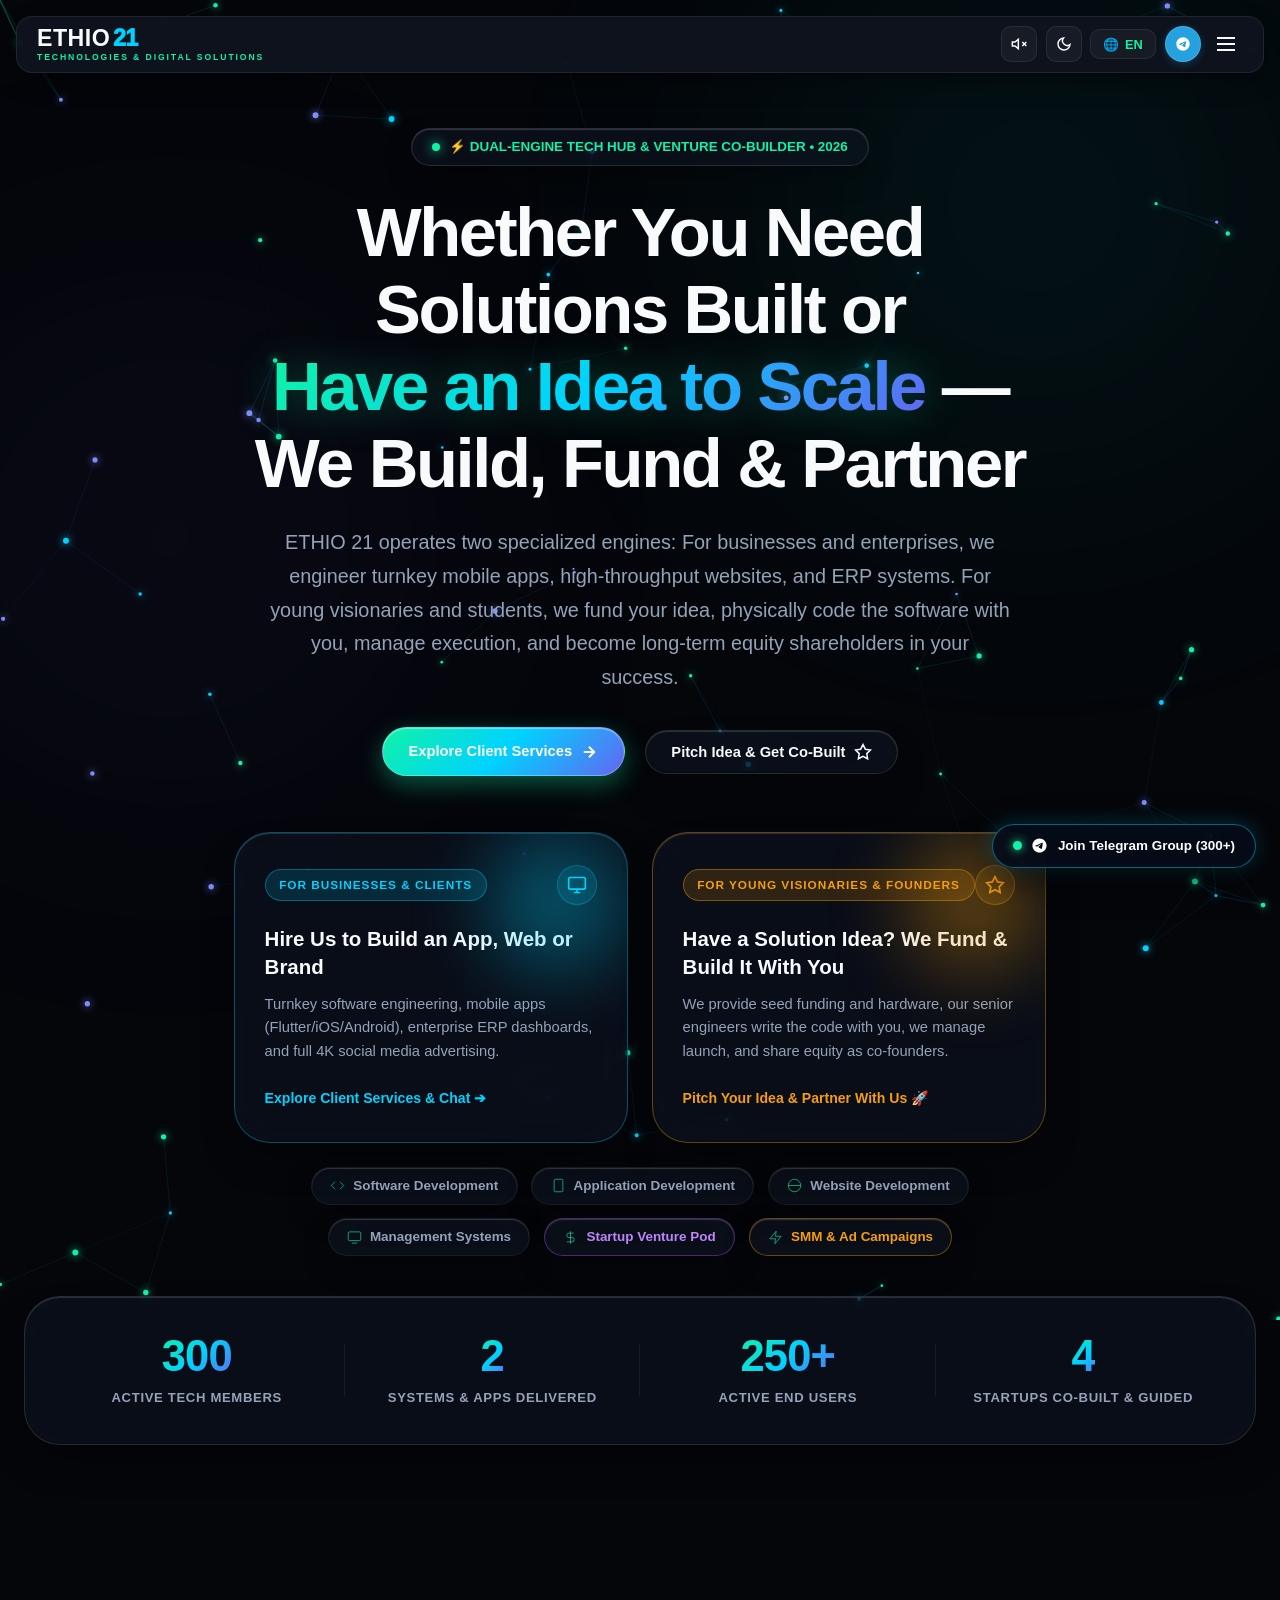
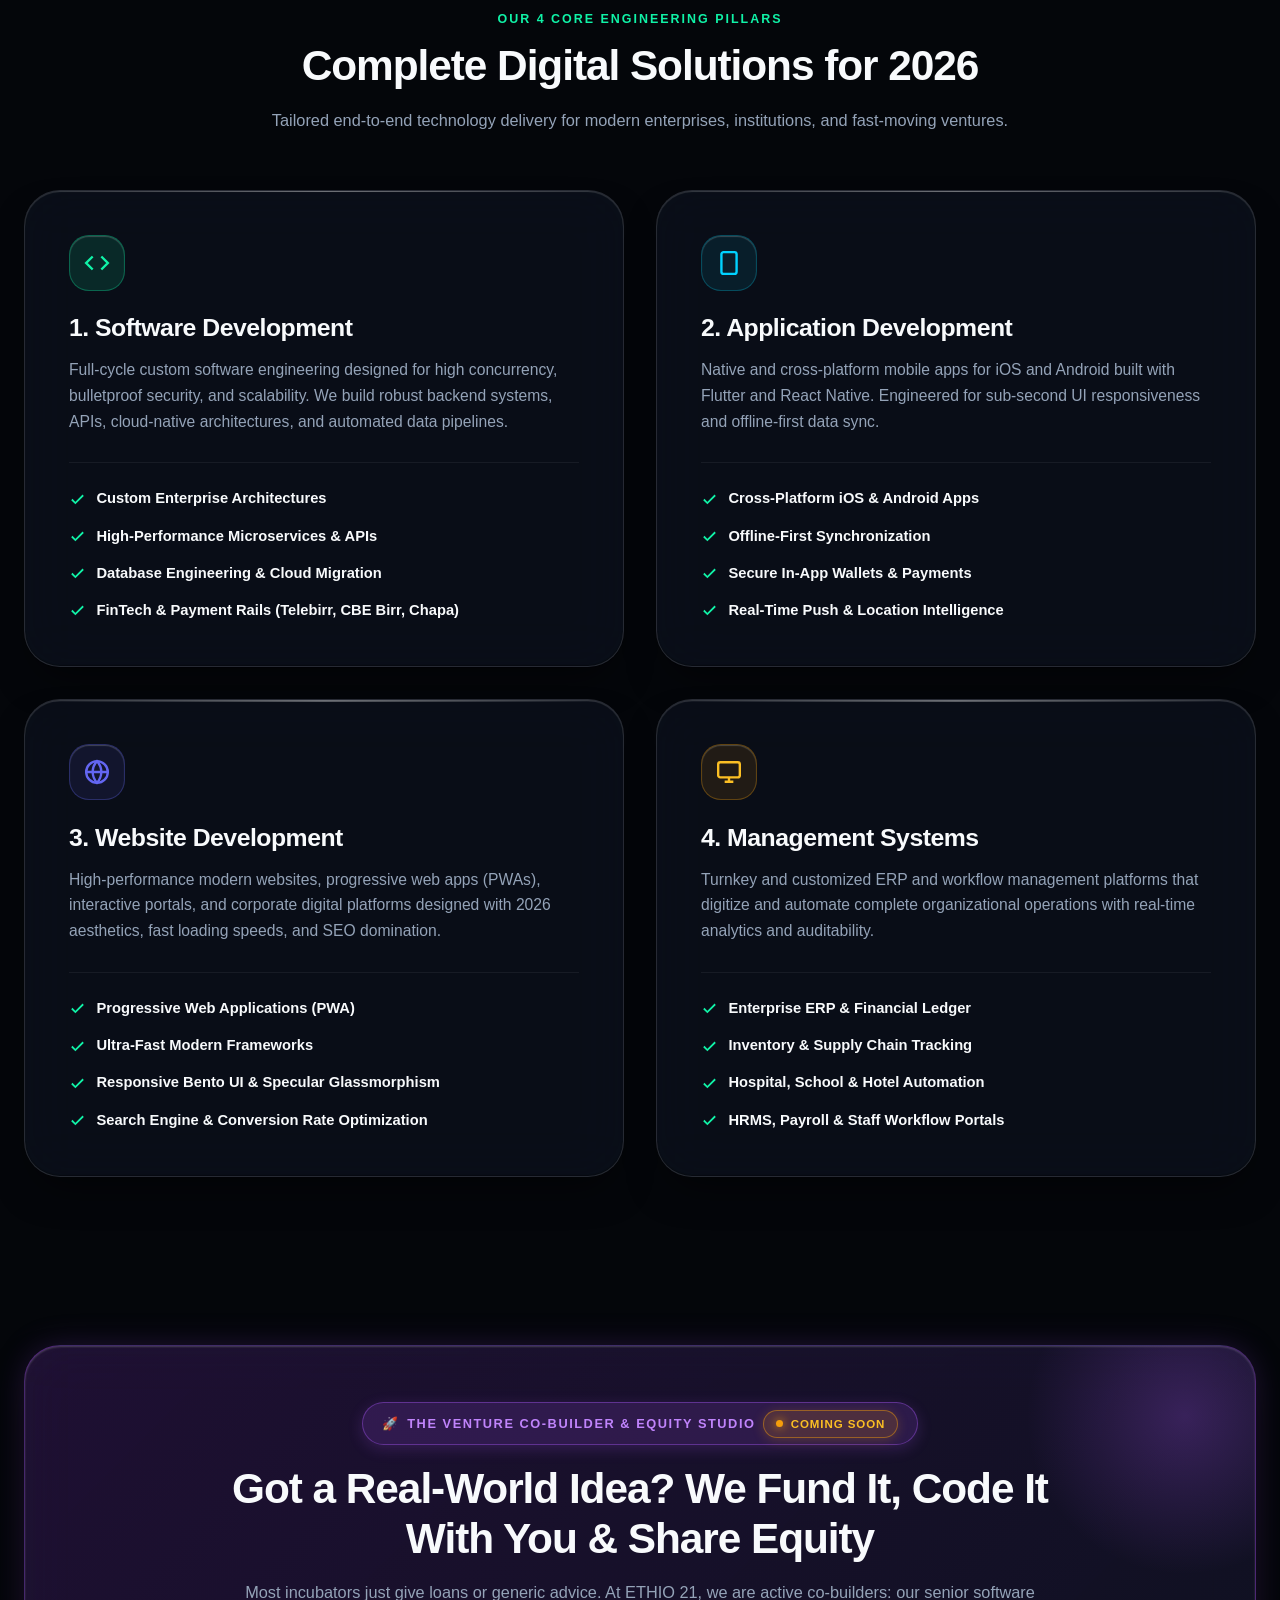
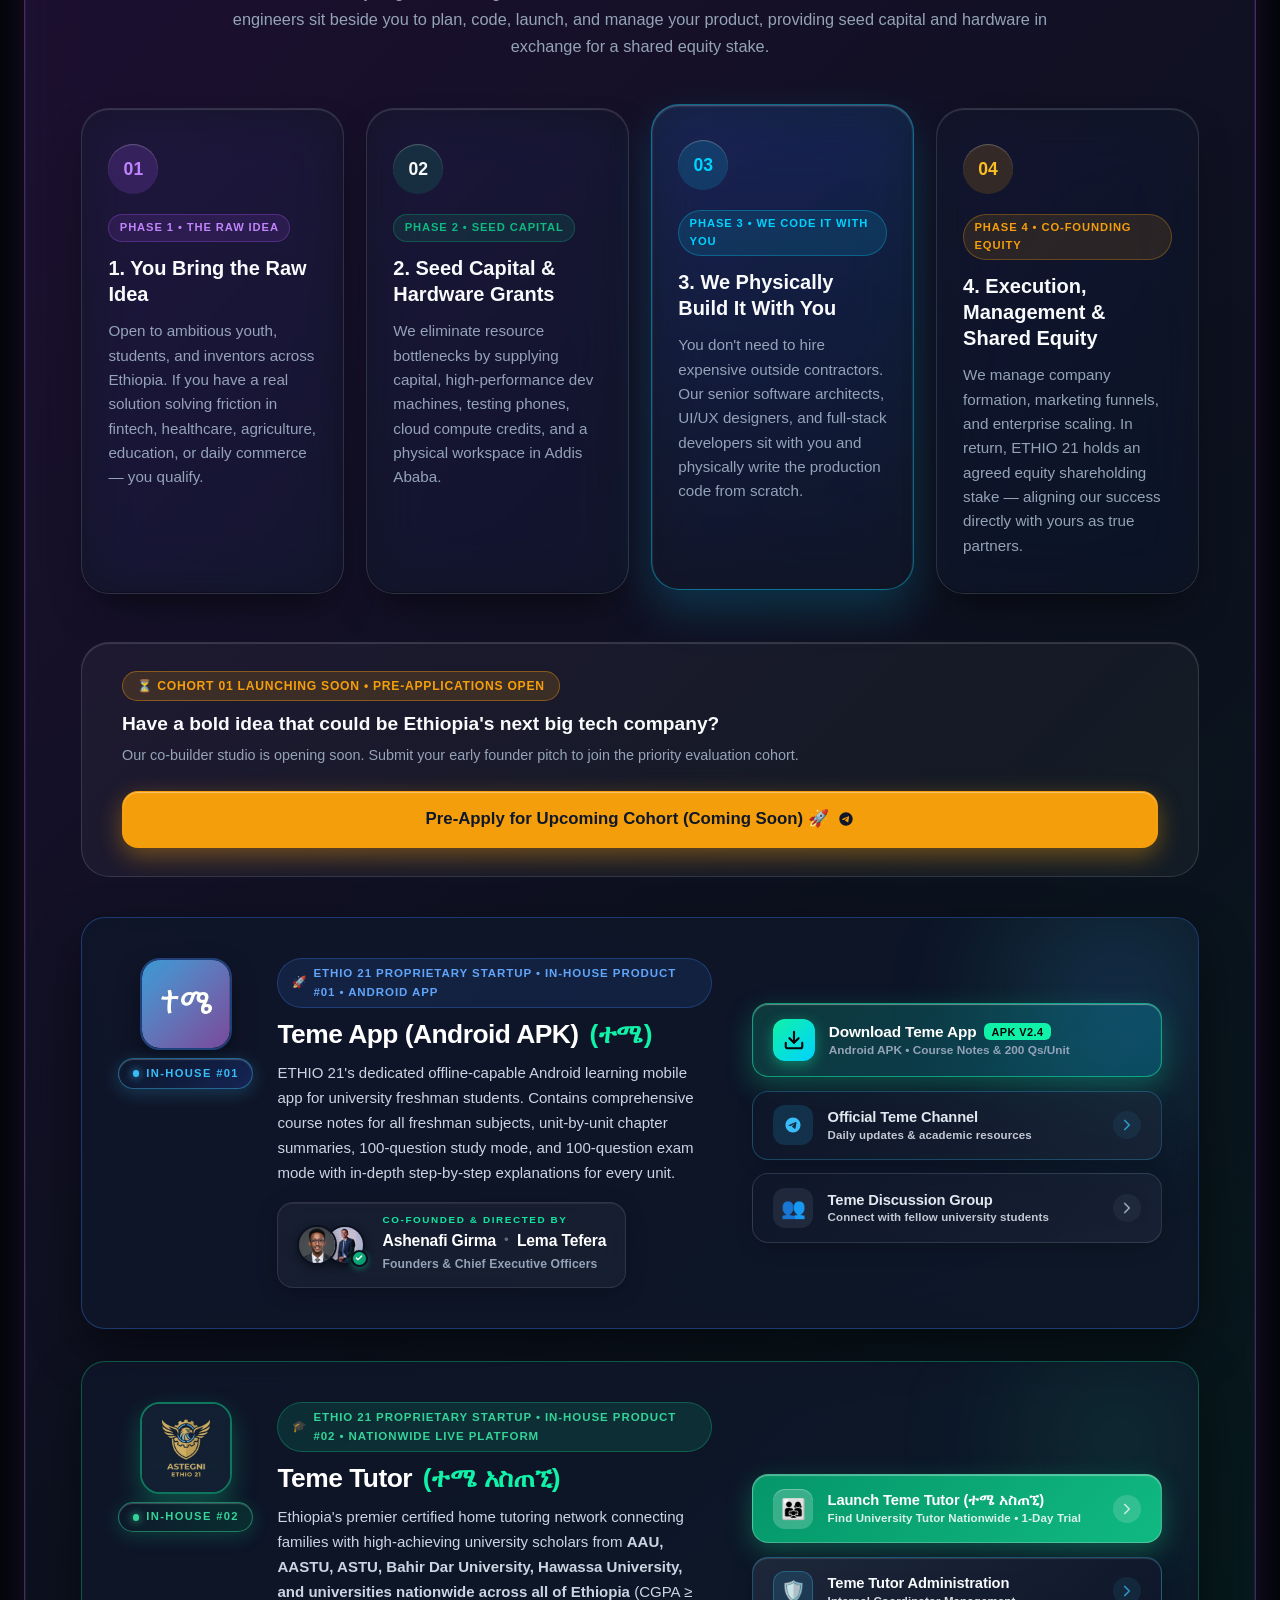
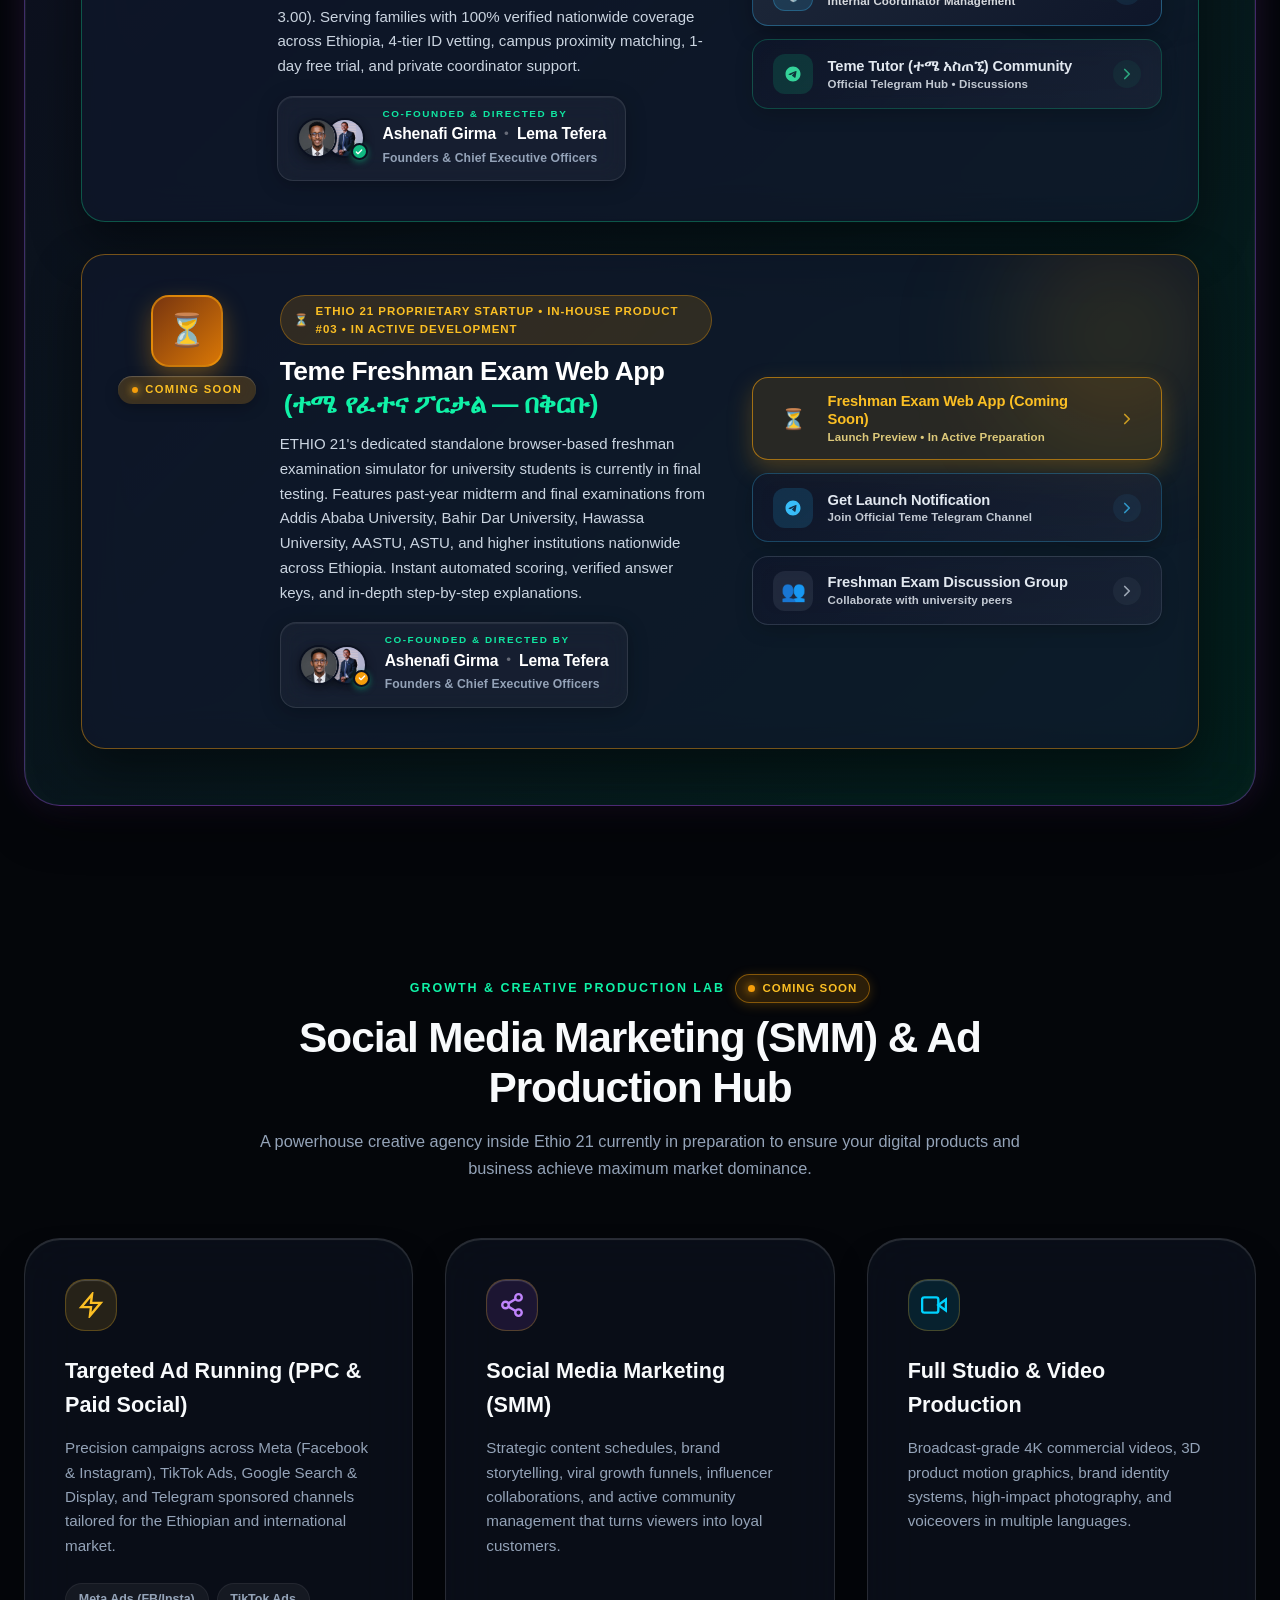
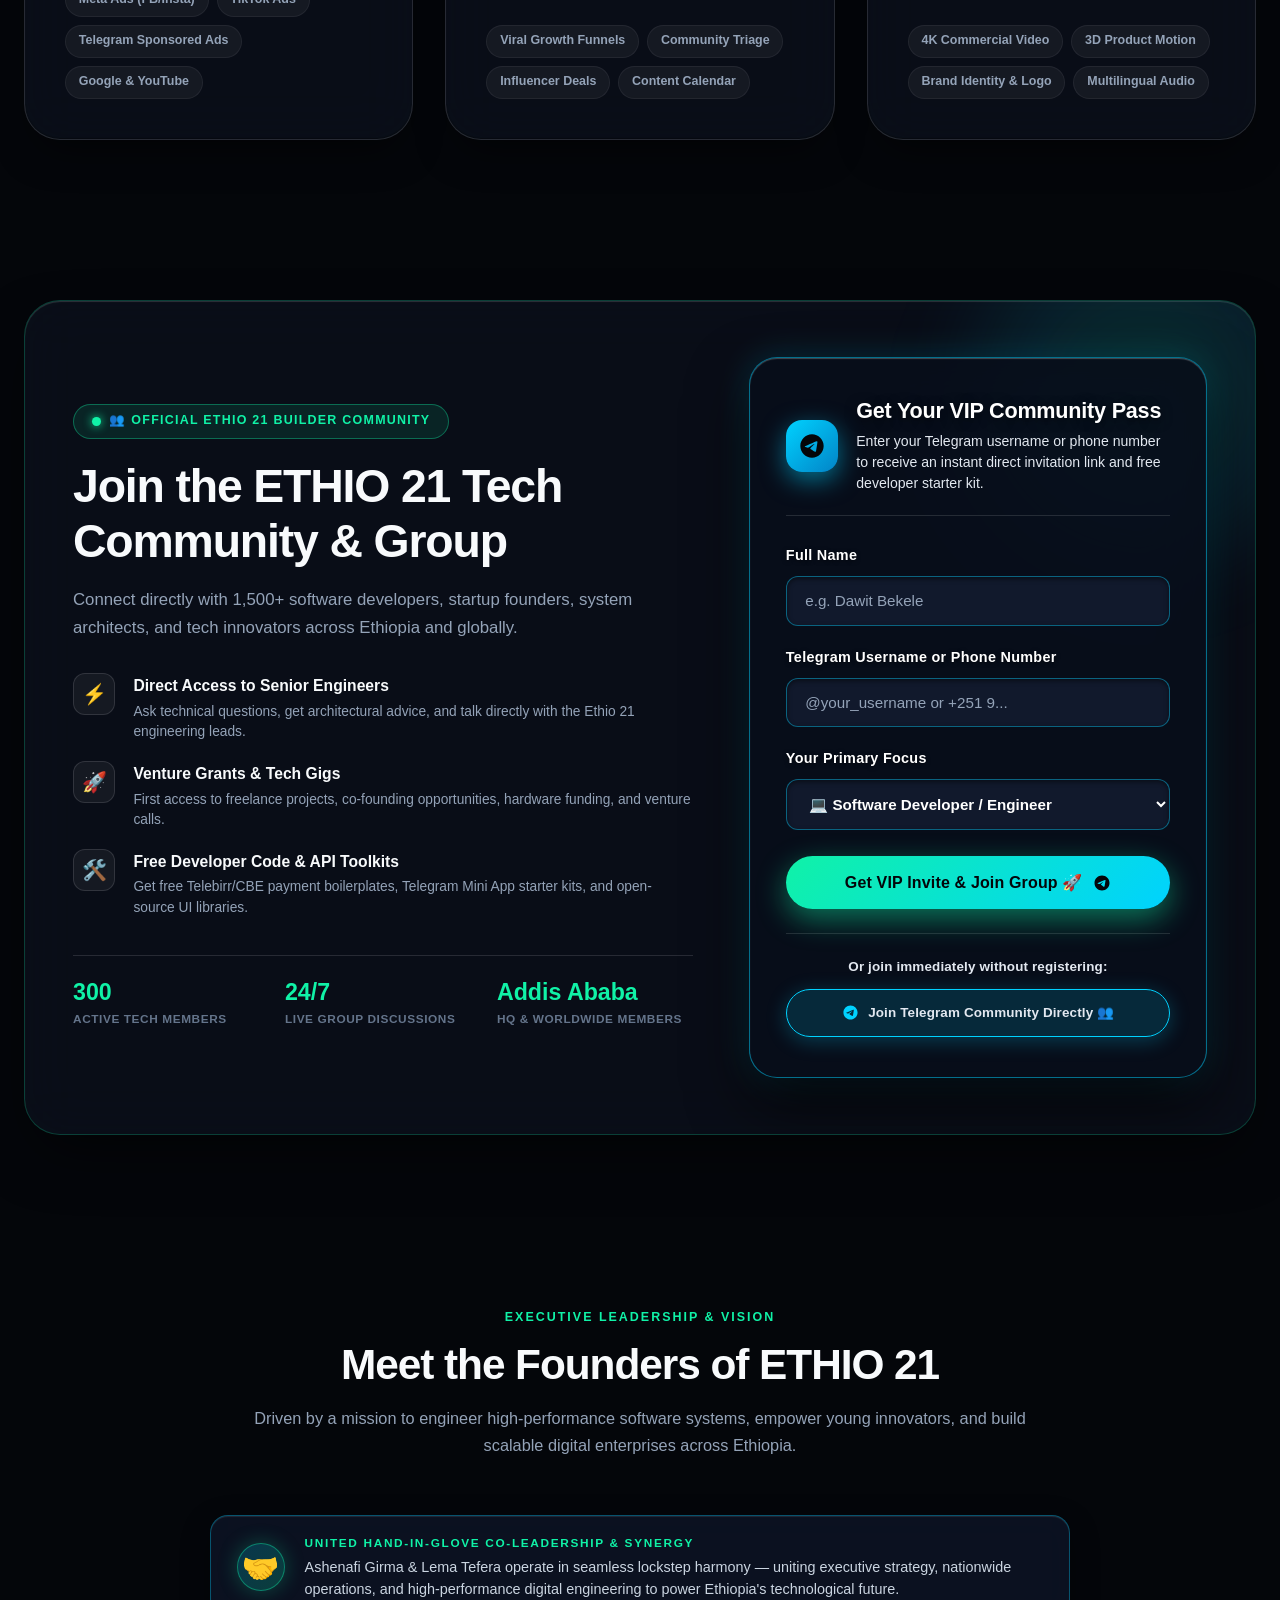
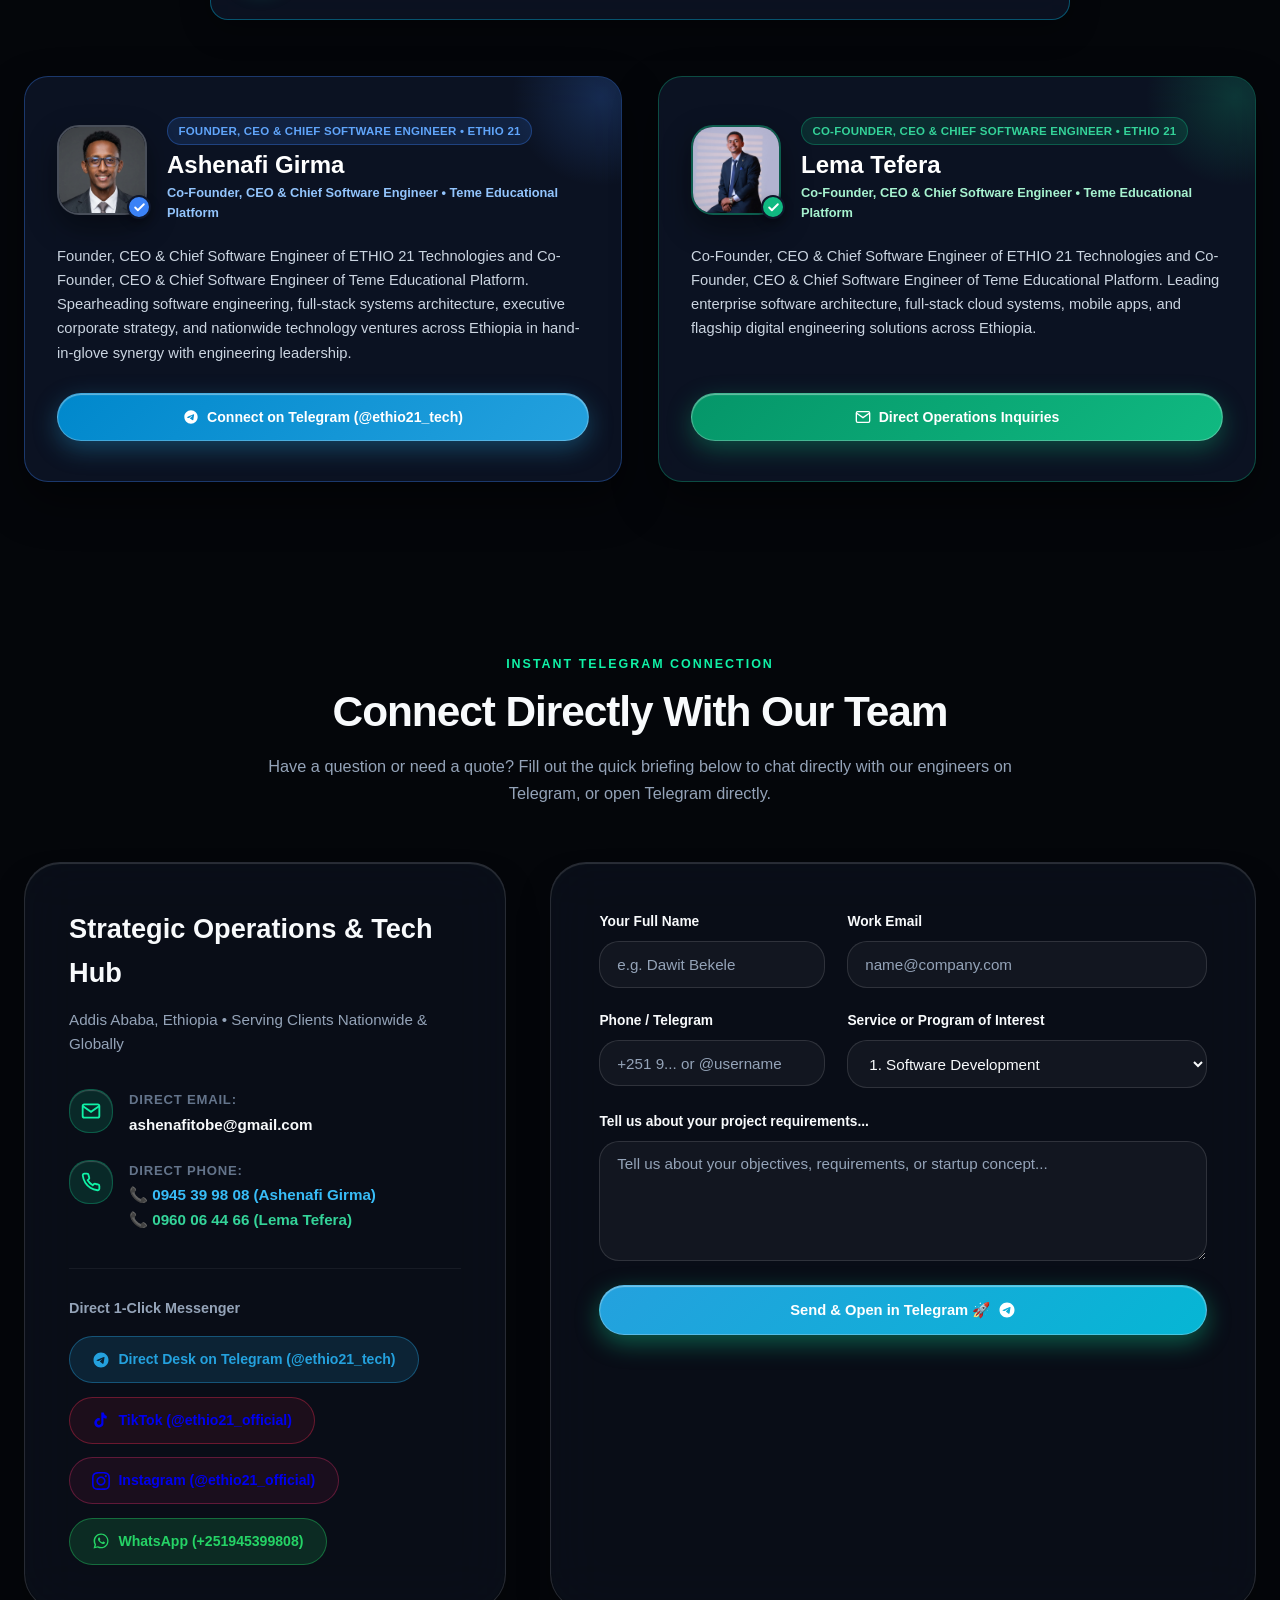
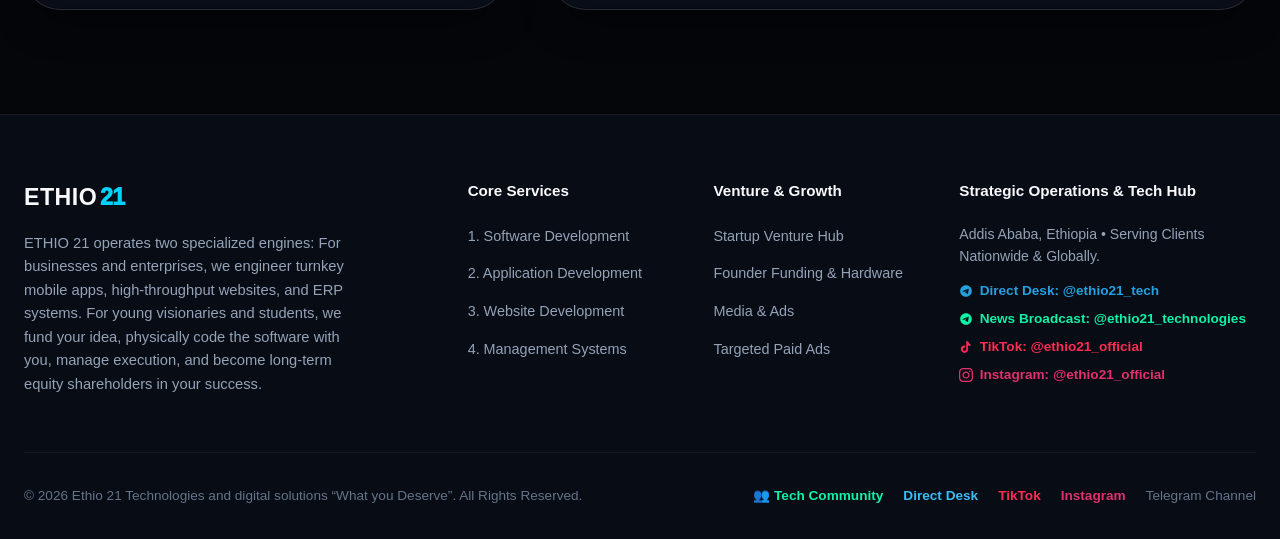
==== commit e818f44d: "Remove hero Telegram direct badge and master branding showcase card from hero section" ====
--- a/index.html
+++ b/index.html
@@ -786,30 +786,30 @@
           </div>
         </div>
 
-        <!-- Flagship In-House Startup Showcase #03: Teme Freshman Exam Web App (ተሜ የፈተና ፖርታል) -->
-        <div class="incubated-startup-card" style="margin-top: 2rem; border-color: rgba(59, 130, 246, 0.45);">
-          <div class="startup-glow-orb" style="background: radial-gradient(circle, rgba(59, 130, 246, 0.18) 0%, transparent 70%);"></div>
+        <!-- Flagship In-House Startup Showcase #03: Teme Freshman Exam Web App (ተሜ የፈተና ፖርታል) - COMING SOON -->
+        <div class="incubated-startup-card" style="margin-top: 2rem; border-color: rgba(245, 158, 11, 0.45);">
+          <div class="startup-glow-orb" style="background: radial-gradient(circle, rgba(245, 158, 11, 0.18) 0%, transparent 70%);"></div>
           
           <div class="startup-card-content">
             <div class="startup-brand-col">
               <div class="startup-logo-wrap">
-                <div style="width: 72px; height: 72px; border-radius: 18px; background: linear-gradient(135deg, #1e3a8a, #3b82f6); display: flex; align-items: center; justify-content: center; font-size: 2rem; box-shadow: 0 10px 25px rgba(59, 130, 246, 0.35); border: 2px solid rgba(59, 130, 246, 0.6);">
-                  📝
-                </div>
-                <span class="startup-pill-num" style="background: rgba(59, 130, 246, 0.2); color: #60a5fa; border-color: rgba(59, 130, 246, 0.4);">
-                  <span class="startup-pill-dot" style="background: #3b82f6;"></span>
-                  In-House #03
+                <div style="width: 72px; height: 72px; border-radius: 18px; background: linear-gradient(135deg, #78350f, #d97706); display: flex; align-items: center; justify-content: center; font-size: 2rem; box-shadow: 0 10px 25px rgba(245, 158, 11, 0.35); border: 2px solid rgba(245, 158, 11, 0.6);">
+                  ⏳
+                </div>
+                <span class="startup-pill-num" style="background: rgba(245, 158, 11, 0.2); color: #fbbf24; border-color: rgba(245, 158, 11, 0.4);">
+                  <span class="startup-pill-dot" style="background: #f59e0b;"></span>
+                  COMING SOON
                 </span>
               </div>
               <div class="startup-text-block">
-                <div class="startup-tag-badge" style="background: rgba(59, 130, 246, 0.15); color: #60a5fa; border-color: rgba(59, 130, 246, 0.35); font-weight: 750;">
-                  💻 <span>ETHIO 21 PROPRIETARY STARTUP &bull; IN-HOUSE PRODUCT #03 &bull; STANDALONE WEB APP</span>
+                <div class="startup-tag-badge" style="background: rgba(245, 158, 11, 0.15); color: #fbbf24; border-color: rgba(245, 158, 11, 0.35); font-weight: 750;">
+                  ⏳ <span>ETHIO 21 PROPRIETARY STARTUP &bull; IN-HOUSE PRODUCT #03 &bull; IN ACTIVE DEVELOPMENT</span>
                 </div>
                 <h3 class="startup-title">
-                  Teme Freshman Exam Web App <span class="startup-am-title">(ተሜ የፈተና ፖርታል)</span>
+                  Teme Freshman Exam Web App <span class="startup-am-title">(ተሜ የፈተና ፖርታል — በቅርቡ)</span>
                 </h3>
                 <p class="startup-desc">
-                  ETHIO 21's dedicated standalone browser-based freshman examination simulator for university students. Features past-year midterm and final examinations from Addis Ababa University, Bahir Dar University, Hawassa University, AASTU, ASTU, and higher institutions nationwide across Ethiopia. Instant automated scoring, verified answer keys, and in-depth step-by-step explanations — accessible on any phone, tablet, or laptop with zero installation required.
+                  ETHIO 21's dedicated standalone browser-based freshman examination simulator for university students is currently in final testing. Features past-year midterm and final examinations from Addis Ababa University, Bahir Dar University, Hawassa University, AASTU, ASTU, and higher institutions nationwide across Ethiopia. Instant automated scoring, verified answer keys, and in-depth step-by-step explanations.
                 </p>
 
                 <!-- Modern Classic Executive Founders Signature Badge -->
@@ -817,7 +817,7 @@
                   <div class="sig-avatars-cluster">
                     <img src="assets/ashenafi_founder.jpg" alt="Ashenafi Girma" class="sig-avatar sig-avatar-1" title="Ashenafi Girma — Founder, CEO &amp; Chief Software Engineer">
                     <img src="assets/lema_founder.jpg" alt="Lema Tefera" class="sig-avatar sig-avatar-2" title="Lema Tefera — Co-Founder, CEO &amp; Chief Software Engineer">
-                    <span class="sig-verified-dot" style="background: #3b82f6;" title="Verified Leadership">
+                    <span class="sig-verified-dot" style="background: #f59e0b;" title="Verified Leadership">
                       <svg width="8" height="8" viewBox="0 0 24 24" fill="none" stroke="currentColor" stroke-width="4" stroke-linecap="round" stroke-linejoin="round"><polyline points="20 6 9 17 4 12"></polyline></svg>
                     </span>
                   </div>
@@ -835,11 +835,11 @@
             </div>
 
             <div class="startup-actions-col">
-              <a href="teme-exam-app" target="_blank" rel="noopener noreferrer" class="startup-adv-btn startup-adv-btn-primary" style="border-color: rgba(59, 130, 246, 0.6); box-shadow: 0 10px 25px rgba(59, 130, 246, 0.35);">
-                <span class="btn-adv-icon">📝</span>
+              <a href="teme-exam-app" class="startup-adv-btn" style="border-color: rgba(245, 158, 11, 0.6); background: rgba(245, 158, 11, 0.12); color: #fbbf24; box-shadow: 0 10px 25px rgba(245, 158, 11, 0.25);">
+                <span class="btn-adv-icon">⏳</span>
                 <div class="btn-adv-body">
-                  <span class="btn-adv-title">Launch 24/7 Freshman Exam Web App</span>
-                  <span class="btn-adv-sub">Interactive Simulator &bull; Instant Results</span>
+                  <span class="btn-adv-title" style="color: #fbbf24;">Freshman Exam Web App (Coming Soon)</span>
+                  <span class="btn-adv-sub" style="color: #fde68a;">Launch Preview &bull; In Active Preparation</span>
                 </div>
                 <span class="btn-adv-arrow">
                   <svg width="18" height="18" viewBox="0 0 24 24" fill="none" stroke="currentColor" stroke-width="2.3" stroke-linecap="round" stroke-linejoin="round"><polyline points="9 18 15 12 9 6"></polyline></svg>
@@ -851,8 +851,8 @@
                   <svg width="18" height="18" viewBox="0 0 24 24" fill="currentColor"><path d="M12 2C6.48 2 2 6.48 2 12s4.48 10 10 10 10-4.48 10-10S17.52 2 12 2zm4.64 6.8c-.15 1.58-.8 5.42-1.13 7.19-.14.75-.42 1-.68 1.03-.58.05-1.02-.38-1.58-.75-.88-.58-1.38-.94-2.23-1.5-.99-.65-.35-1.01.22-1.59.15-.15 2.71-2.48 2.76-2.69a.2.2 0 0 0-.05-.18c-.06-.05-.14-.03-.21-.02-.09.02-1.49.95-4.22 2.79-.4.27-.76.41-1.08.4-.36-.01-1.04-.2-1.55-.37-.63-.2-1.12-.31-1.08-.66.02-.18.27-.36.75-.55 2.92-1.27 4.86-2.11 5.83-2.51 2.78-1.16 3.35-1.36 3.73-1.36.08 0 .27.02.39.12.1.08.13.19.14.27-.01.06.01.24 0 .38z"/></svg>
                 </span>
                 <div class="btn-adv-body">
-                  <span class="btn-adv-title">Official Teme Channel</span>
-                  <span class="btn-adv-sub">Exam solutions &amp; study updates</span>
+                  <span class="btn-adv-title">Get Launch Notification</span>
+                  <span class="btn-adv-sub">Join Official Teme Telegram Channel</span>
                 </div>
                 <span class="btn-adv-arrow">
                   <svg width="18" height="18" viewBox="0 0 24 24" fill="none" stroke="currentColor" stroke-width="2.3" stroke-linecap="round" stroke-linejoin="round"><polyline points="9 18 15 12 9 6"></polyline></svg>
@@ -864,14 +864,6 @@
                 <div class="btn-adv-body">
                   <span class="btn-adv-title">Freshman Exam Discussion Group</span>
                   <span class="btn-adv-sub">Collaborate with university peers</span>
-                </div>
-                <span class="btn-adv-arrow">
-                  <svg width="18" height="18" viewBox="0 0 24 24" fill="none" stroke="currentColor" stroke-width="2.3" stroke-linecap="round" stroke-linejoin="round"><polyline points="9 18 15 12 9 6"></polyline></svg>
-                </span>
-              </a>
-            </div>
-          </div>
-        </div>
                 </div>
                 <span class="btn-adv-arrow">
                   <svg width="18" height="18" viewBox="0 0 24 24" fill="none" stroke="currentColor" stroke-width="2.3" stroke-linecap="round" stroke-linejoin="round"><polyline points="9 18 15 12 9 6"></polyline></svg>
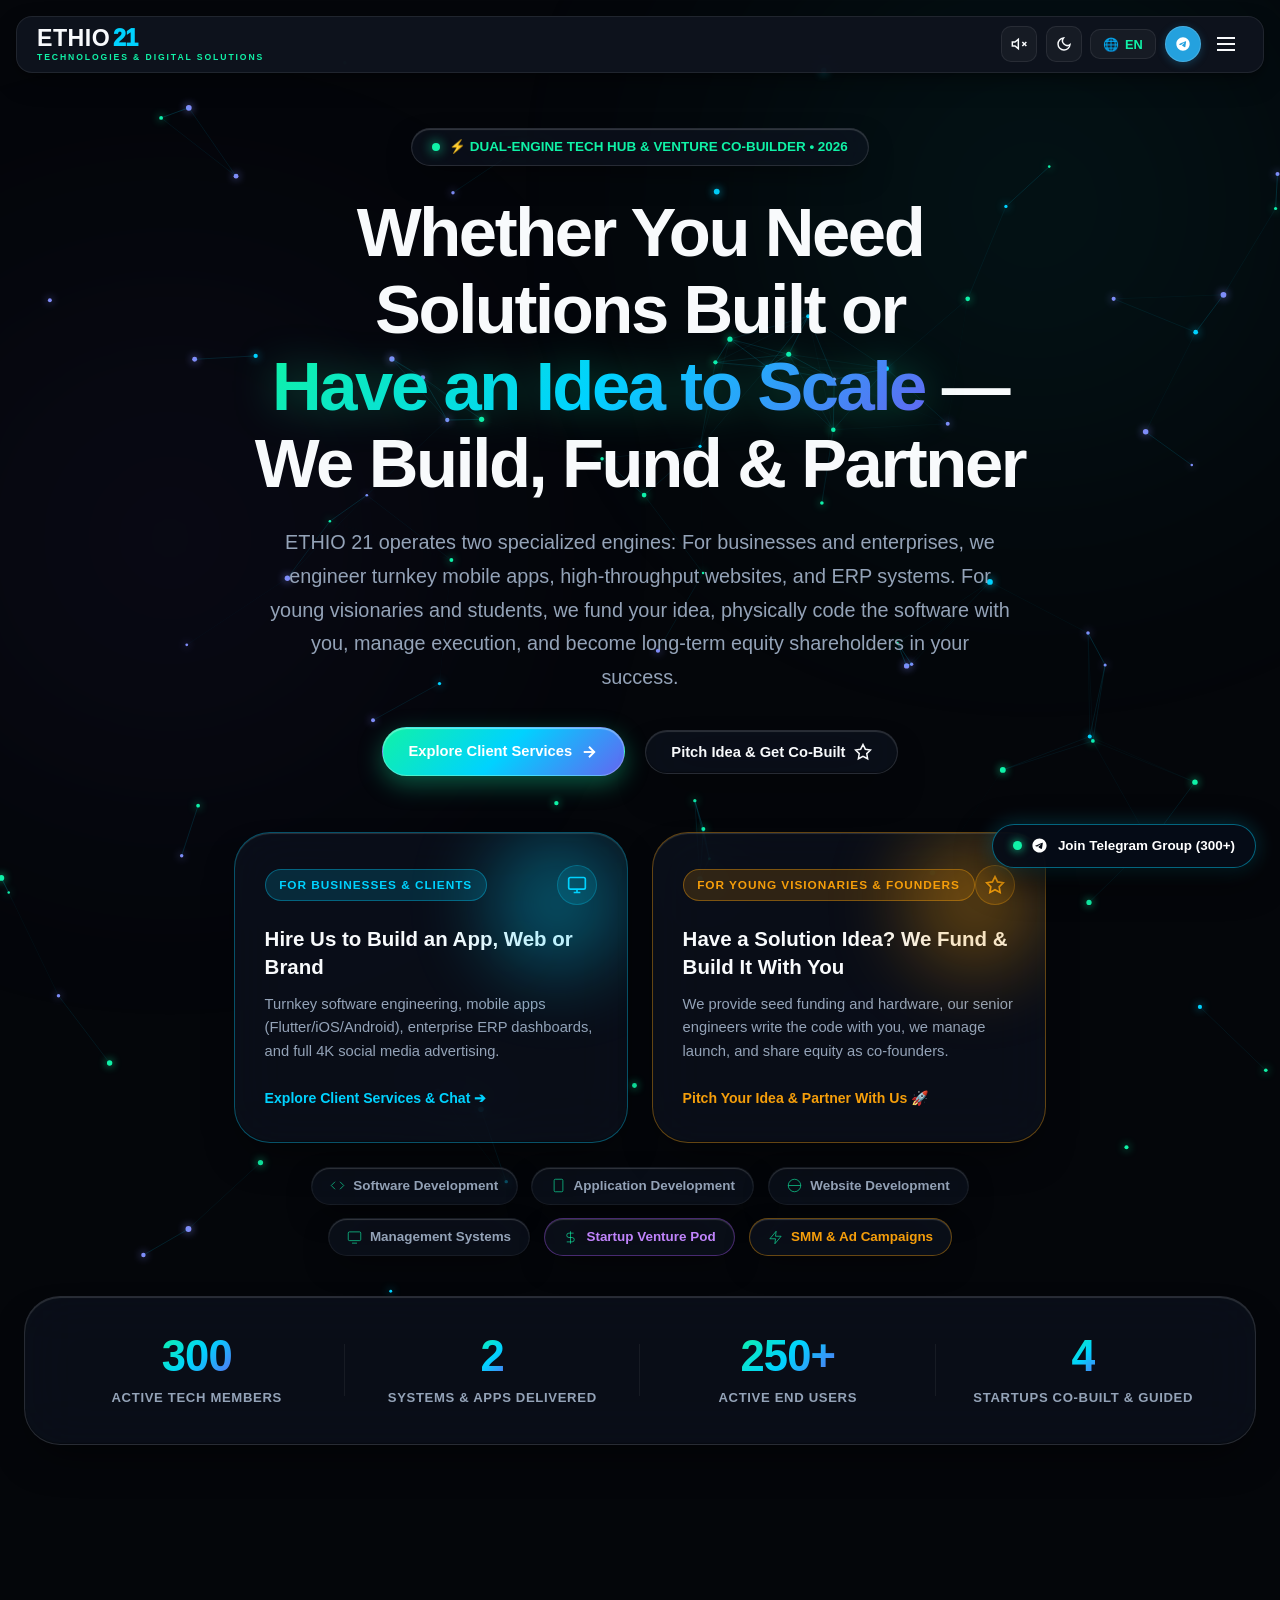
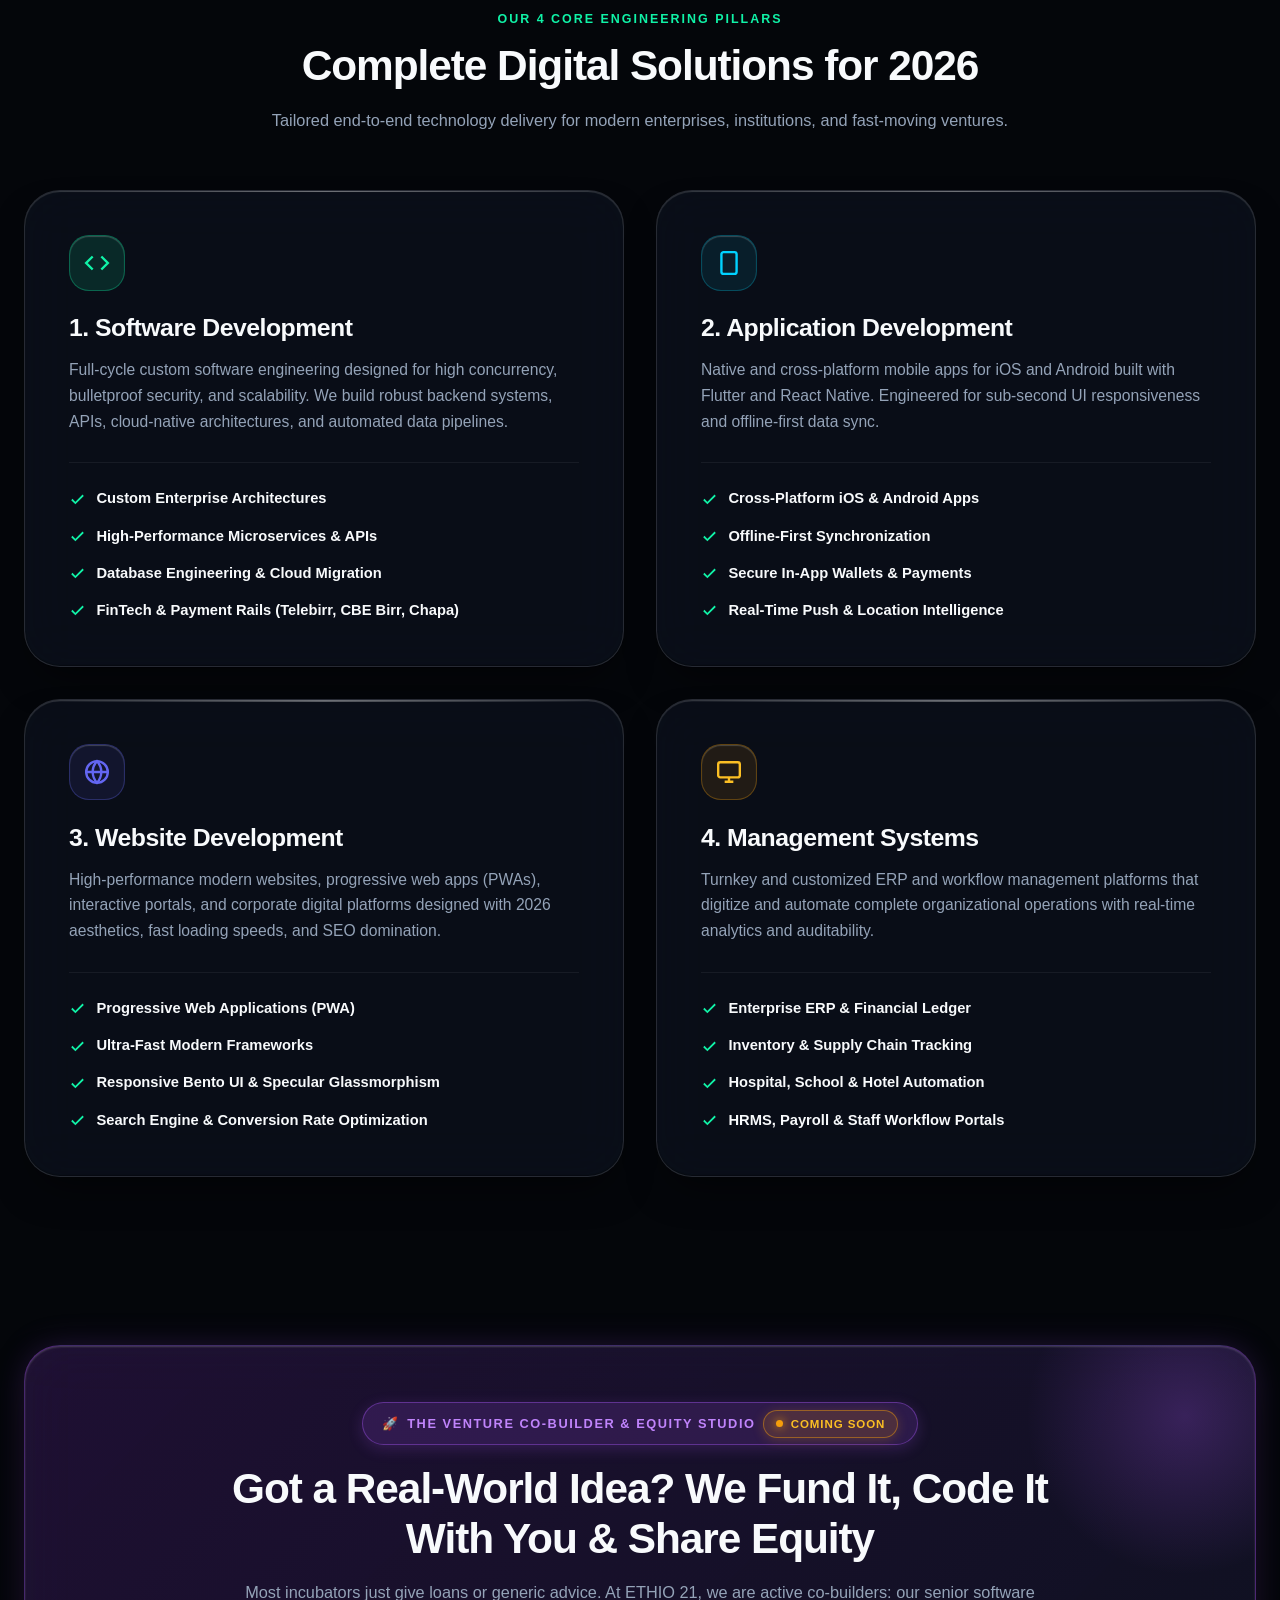
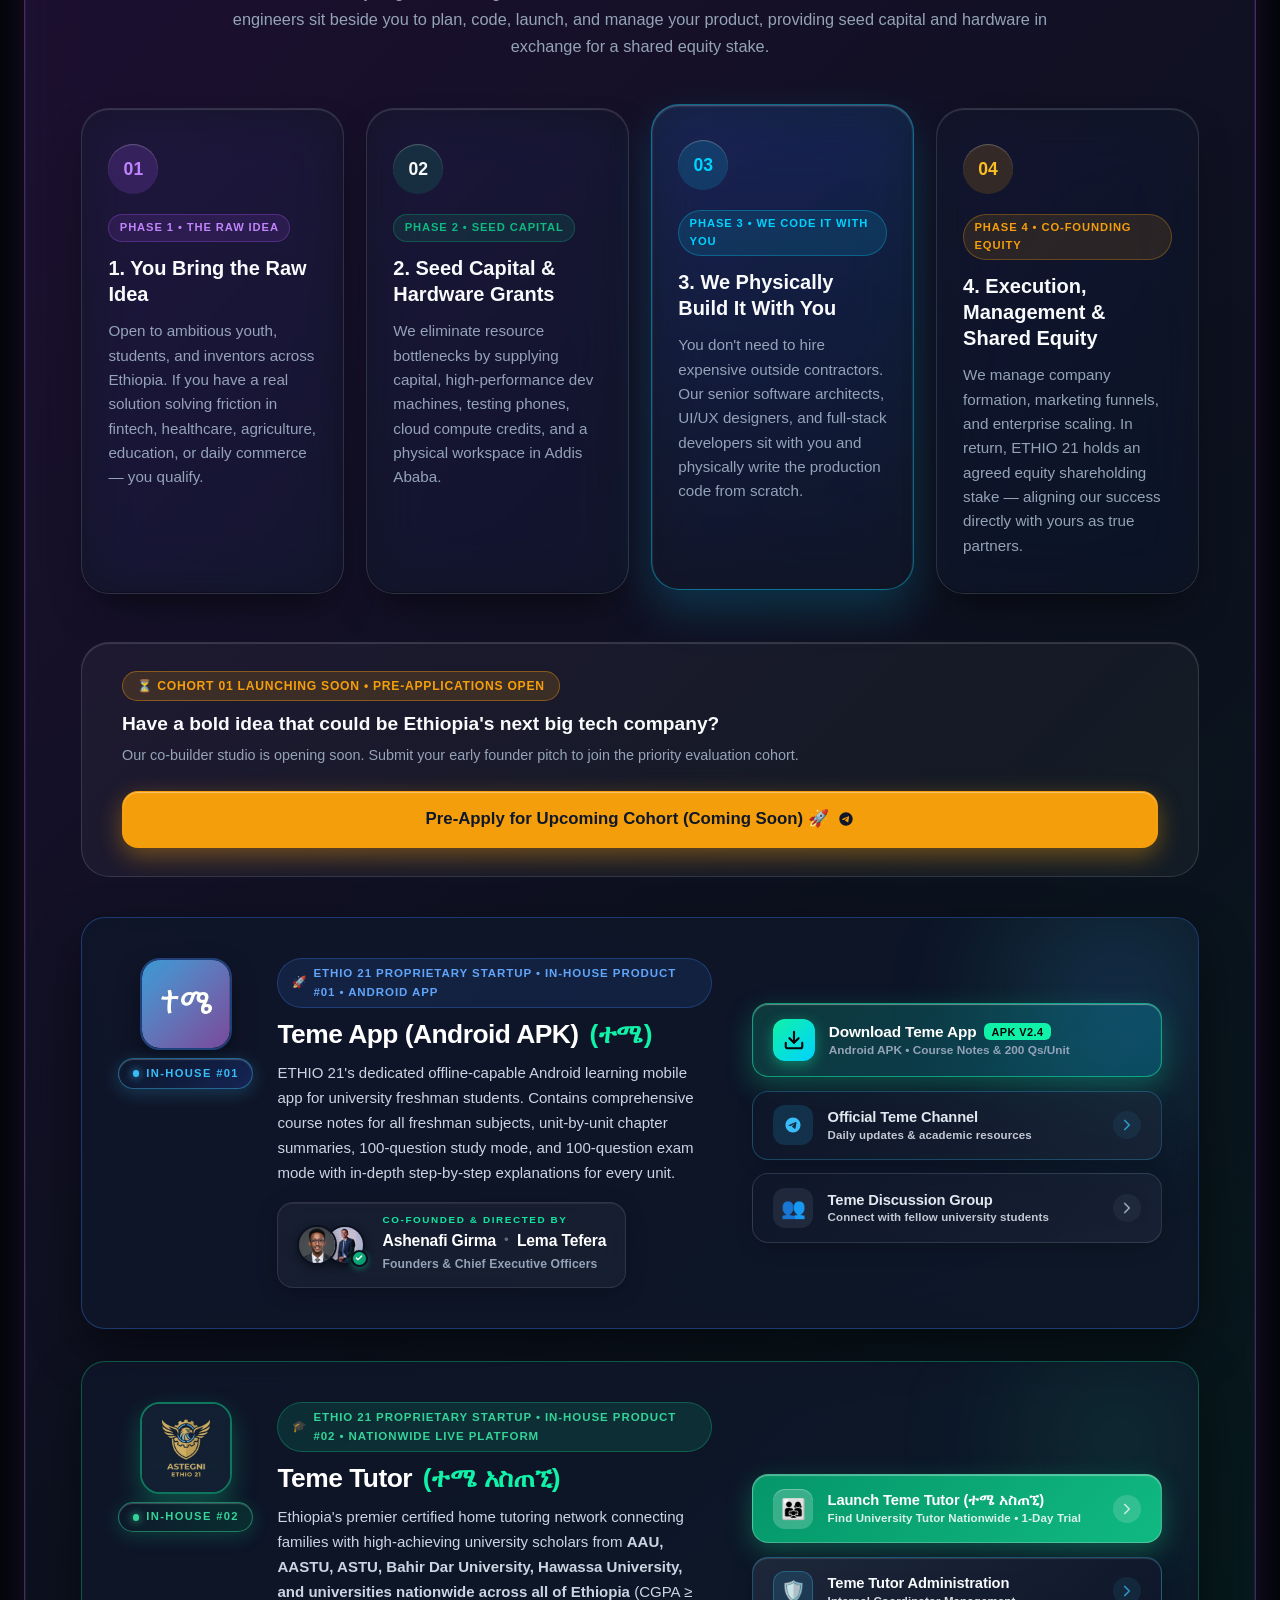
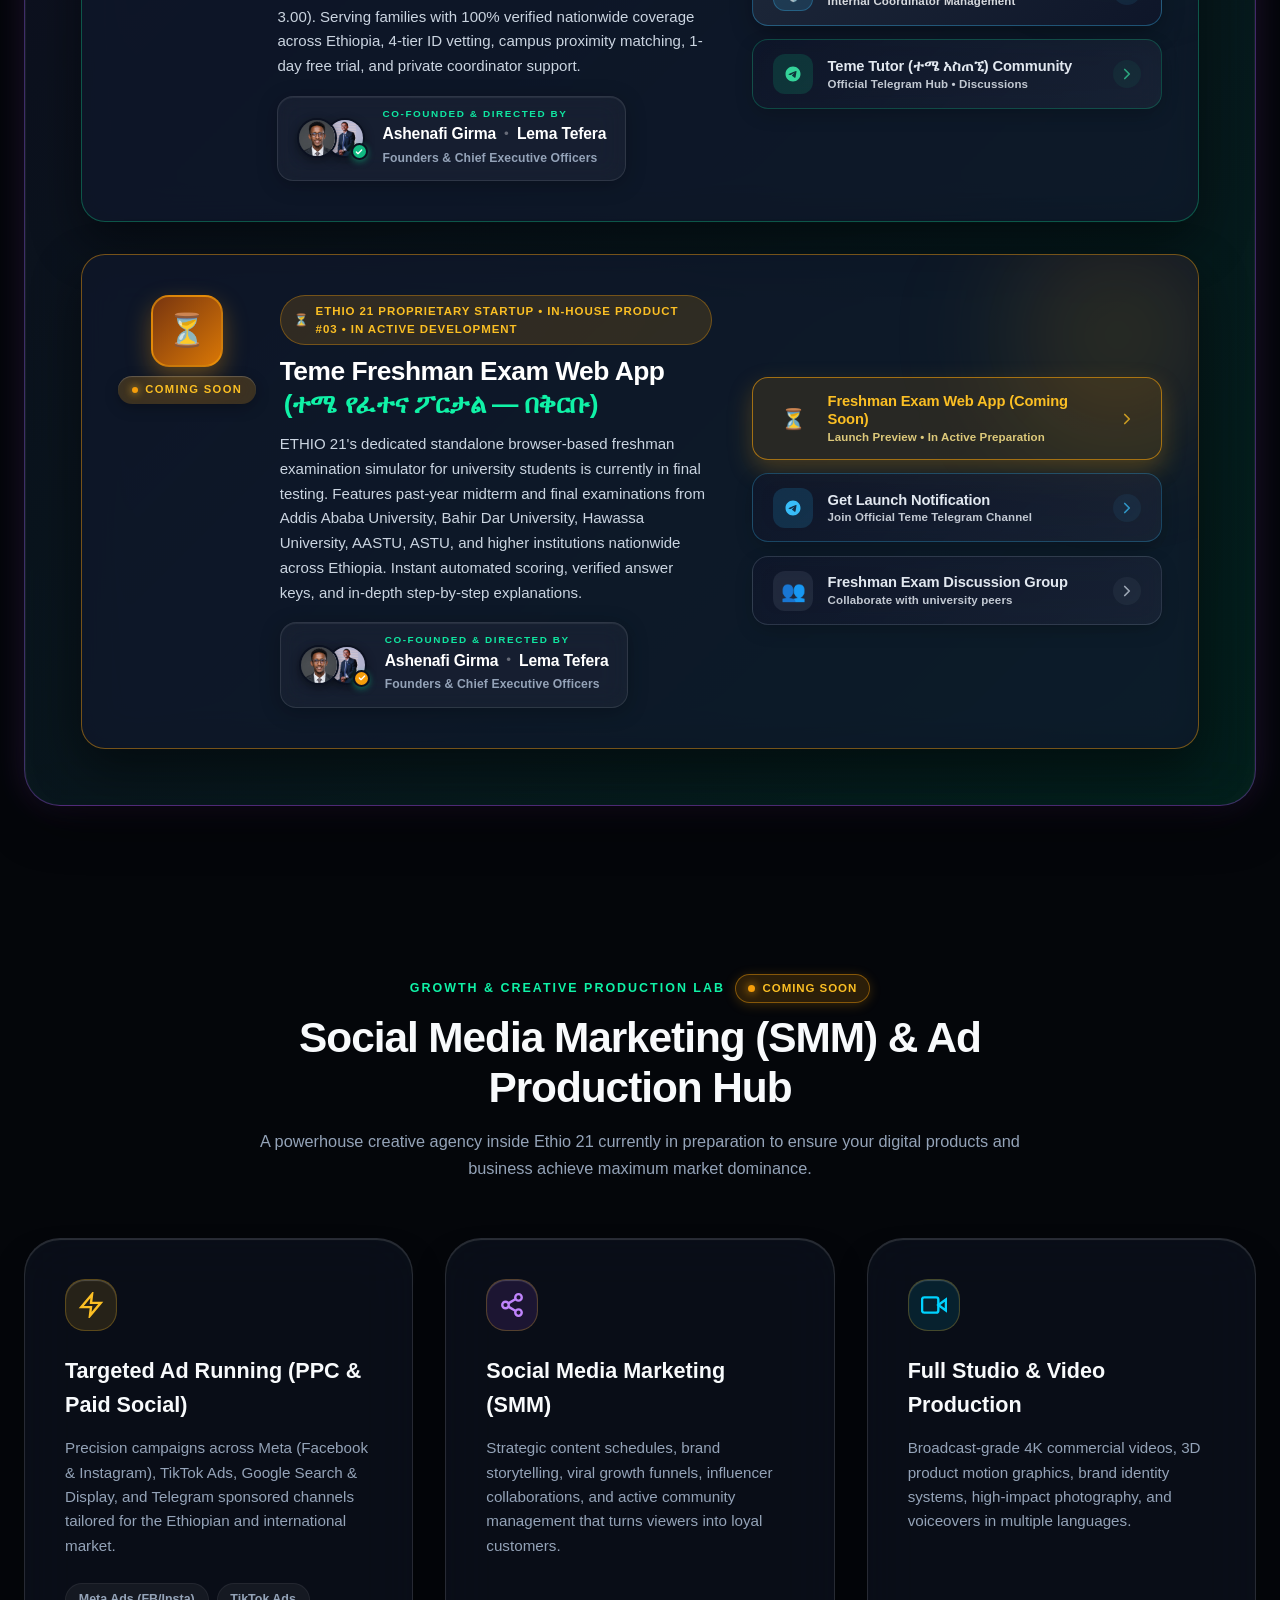
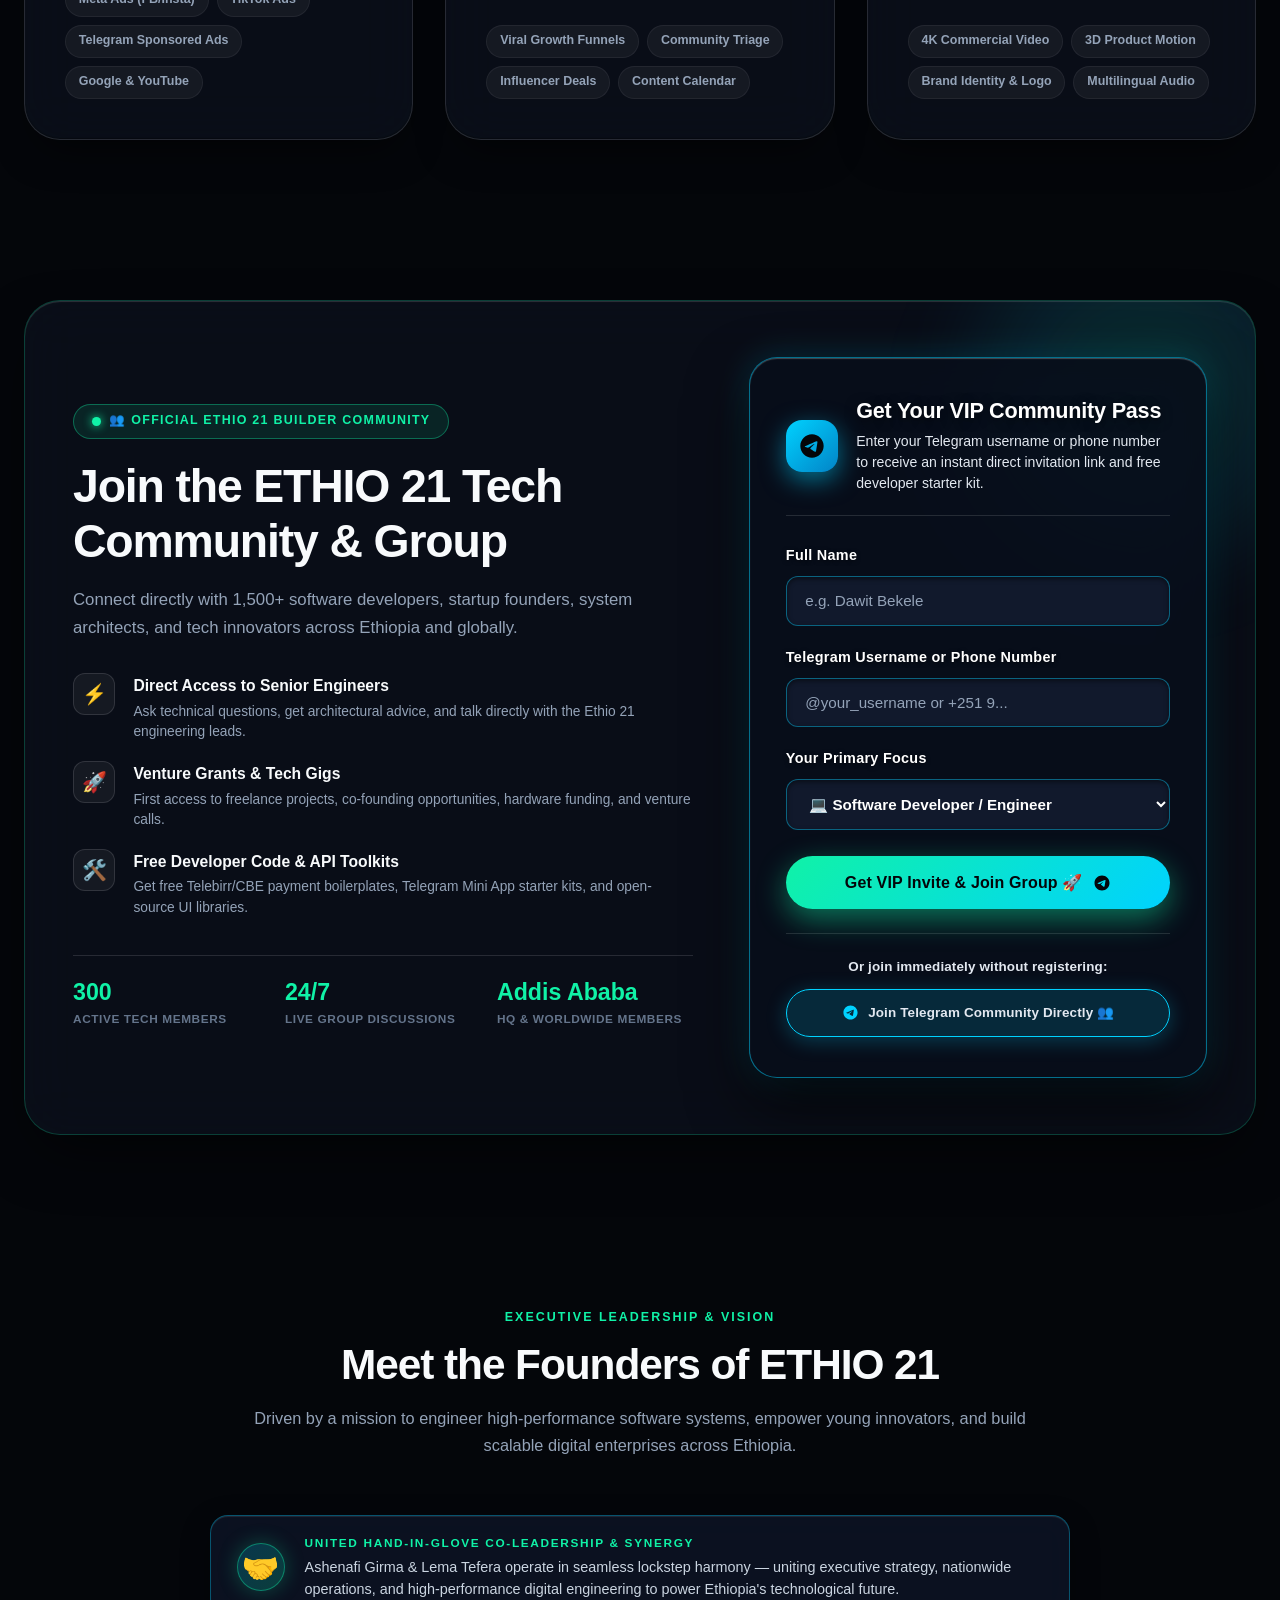
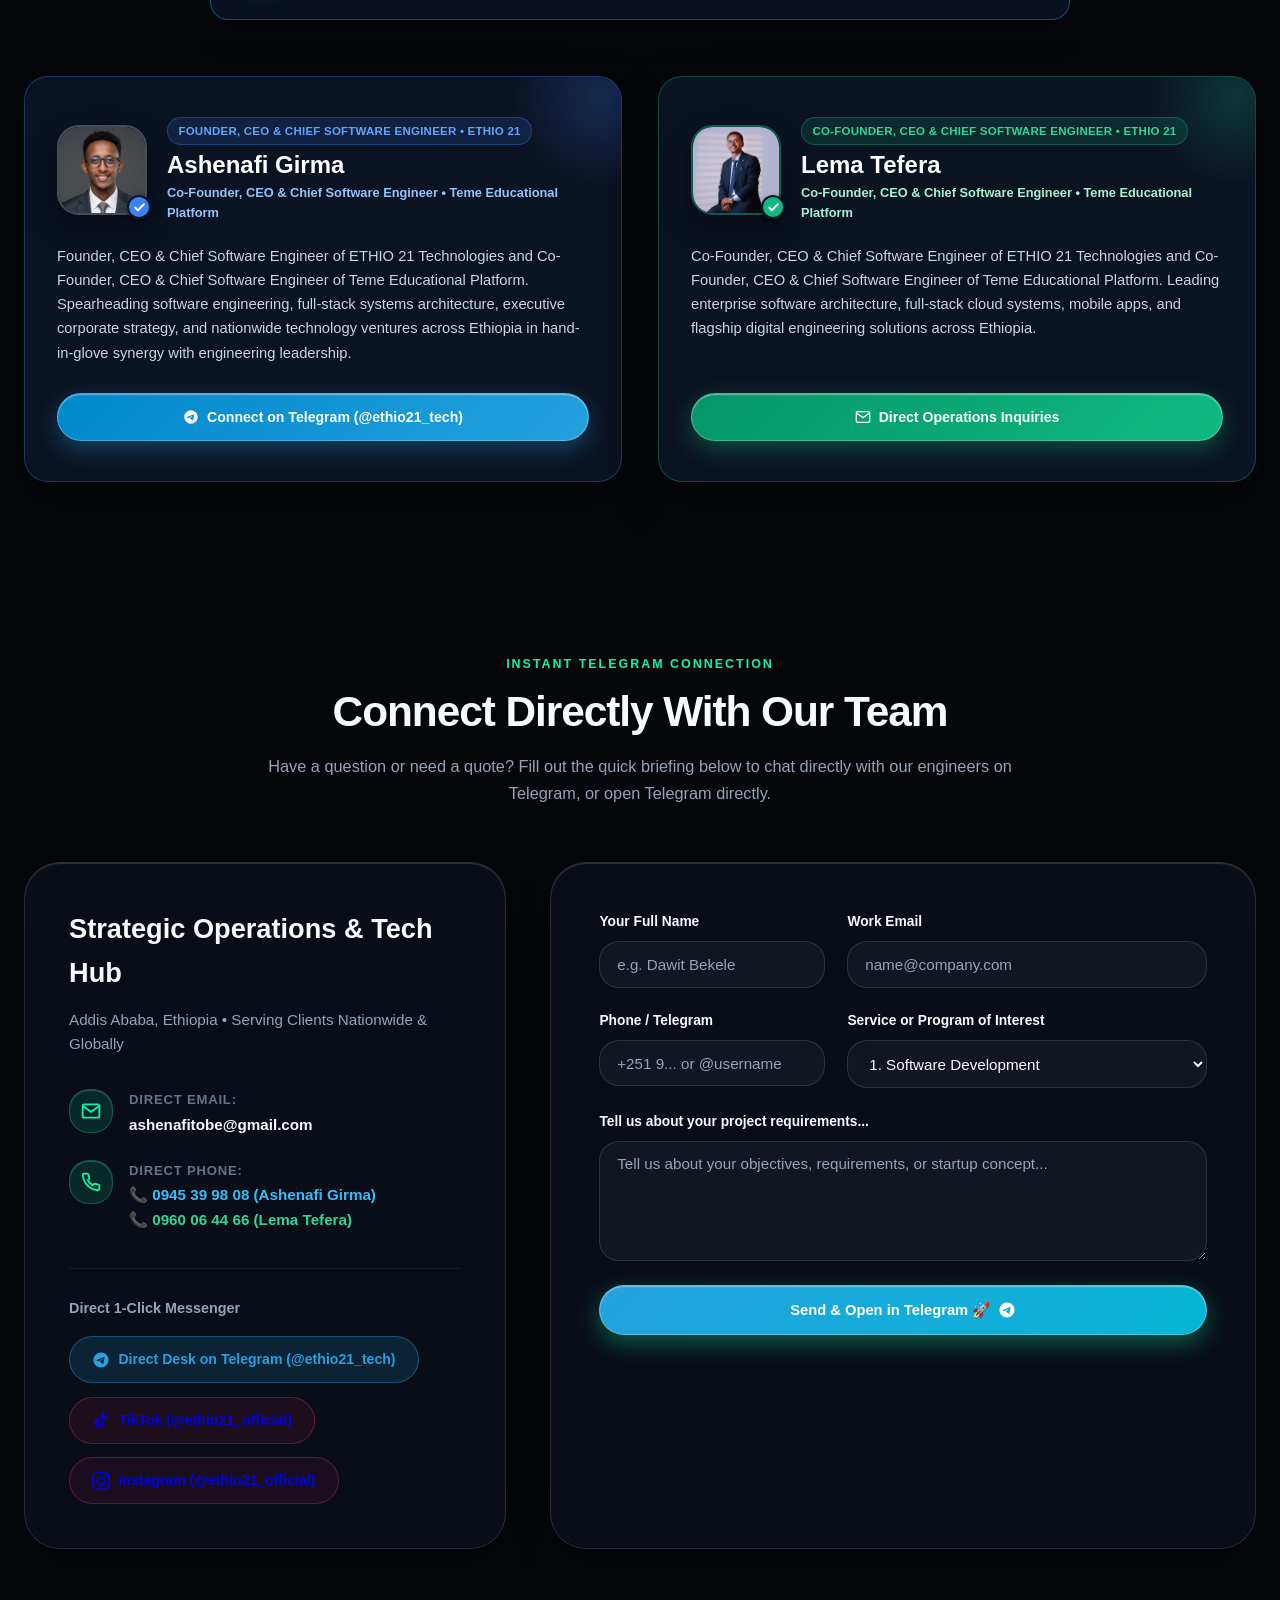
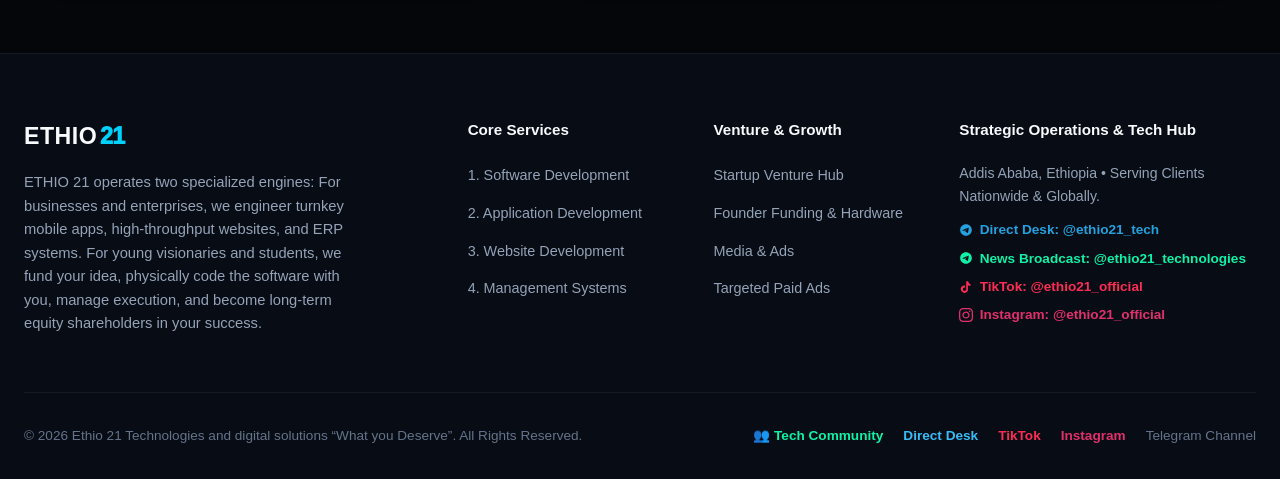
==== commit b8166552: "Remove hero Telegram direct badge and master branding showcase card from hero section" ====
--- a/index.html
+++ b/index.html
@@ -1229,10 +1229,6 @@
                 <svg width="18" height="18" viewBox="0 0 24 24" fill="currentColor"><path d="M12 2.163c3.204 0 3.584.012 4.85.07 3.252.148 4.771 1.691 4.919 4.919.058 1.265.069 1.645.069 4.849 0 3.205-.012 3.584-.069 4.849-.149 3.225-1.664 4.771-4.919 4.919-1.266.058-1.644.07-4.85.07-3.204 0-3.584-.012-4.849-.07-3.26-.149-4.771-1.699-4.919-4.92-.058-1.265-.07-1.644-.07-4.849 0-3.204.013-3.583.07-4.849.149-3.227 1.664-4.771 4.919-4.919 1.266-.057 1.645-.069 4.849-.069zm0-2.163c-3.259 0-3.667.014-4.947.072-4.358.2-6.78 2.618-6.98 6.98-.059 1.281-.073 1.689-.073 4.948 0 3.259.014 3.668.072 4.948.2 4.358 2.618 6.78 6.98 6.98 1.281.058 1.689.072 4.948.072 3.259 0 3.668-.014 4.948-.072 4.354-.2 6.782-2.618 6.979-6.98.059-1.28.073-1.689.073-4.948 0-3.259-.014-3.667-.072-4.947-.196-4.354-2.617-6.78-6.979-6.98-1.281-.059-1.69-.073-4.949-.073zm0 5.838c-3.403 0-6.162 2.759-6.162 6.162s2.759 6.163 6.162 6.163 6.162-2.759 6.162-6.163c0-3.403-2.759-6.162-6.162-6.162zm0 10.162c-2.209 0-4-1.79-4-4 0-2.209 1.791-4 4-4s4 1.791 4 4c0 2.21-1.791 4-4 4zm6.406-11.845c-.796 0-1.441.645-1.441 1.44s.645 1.44 1.441 1.44c.795 0 1.439-.645 1.439-1.44s-.644-1.44-1.439-1.44z"/></svg>
                 <span>Instagram (@ethio21_official)</span>
               </a>
-              <a href="https://wa.me/251945399808" target="_blank" rel="noopener noreferrer" class="messenger-btn btn-whatsapp">
-                <svg width="18" height="18" viewBox="0 0 24 24" fill="currentColor"><path d="M12.04 2C6.58 2 2.13 6.45 2.13 11.91C2.13 13.66 2.59 15.36 3.45 16.86L2.05 22L7.3 20.63C8.75 21.41 10.38 21.83 12.04 21.83C17.5 21.83 21.95 17.38 21.95 11.92C21.95 9.27 20.92 6.78 19.05 4.91C17.18 3.04 14.69 2 12.04 2M12.04 3.67C14.25 3.67 16.31 4.53 17.87 6.09C19.42 7.65 20.28 9.72 20.28 11.92C20.28 16.46 16.58 20.16 12.04 20.16C10.66 20.16 9.3 19.81 8.1 19.14L7.81 18.97L4.69 19.79L5.52 16.75L5.33 16.44C4.6 15.27 4.21 13.62 4.21 11.92C4.21 7.37 7.91 3.67 12.04 3.67M9.36 7.42C9.21 7.42 8.97 7.47 8.76 7.7C8.55 7.93 7.96 8.48 7.96 9.61C7.96 10.74 8.78 11.83 8.9 11.98C9.02 12.13 10.5 14.42 12.78 15.4C13.32 15.63 13.74 15.77 14.07 15.88C14.61 16.05 15.1 16.02 15.49 15.96C15.93 15.89 16.85 15.4 17.04 14.86C17.23 14.32 17.23 13.86 17.17 13.76C17.11 13.66 16.96 13.6 16.73 13.49C16.5 13.38 15.37 12.82 15.16 12.74C14.95 12.66 14.8 12.62 14.65 12.85C14.5 13.08 14.07 13.6 13.94 13.75C13.81 13.9 13.68 13.92 13.45 13.81C13.22 13.7 12.48 13.46 11.6 12.67C10.92 12.06 10.46 11.31 10.33 11.08C10.2 10.85 10.32 10.73 10.43 10.62C10.53 10.52 10.66 10.35 10.78 10.21C10.9 10.07 10.94 9.97 11.02 9.81C11.1 9.65 11.06 9.51 11 9.4C10.94 9.29 10.5 8.21 10.32 7.77C10.14 7.34 9.96 7.4 9.82 7.39C9.69 7.39 9.54 7.42 9.36 7.42Z"/></svg>
-                <span data-i18n="contactWhatsapp">WhatsApp (+251945399808)</span>
-              </a>
             </div>
           </div>
         </div>
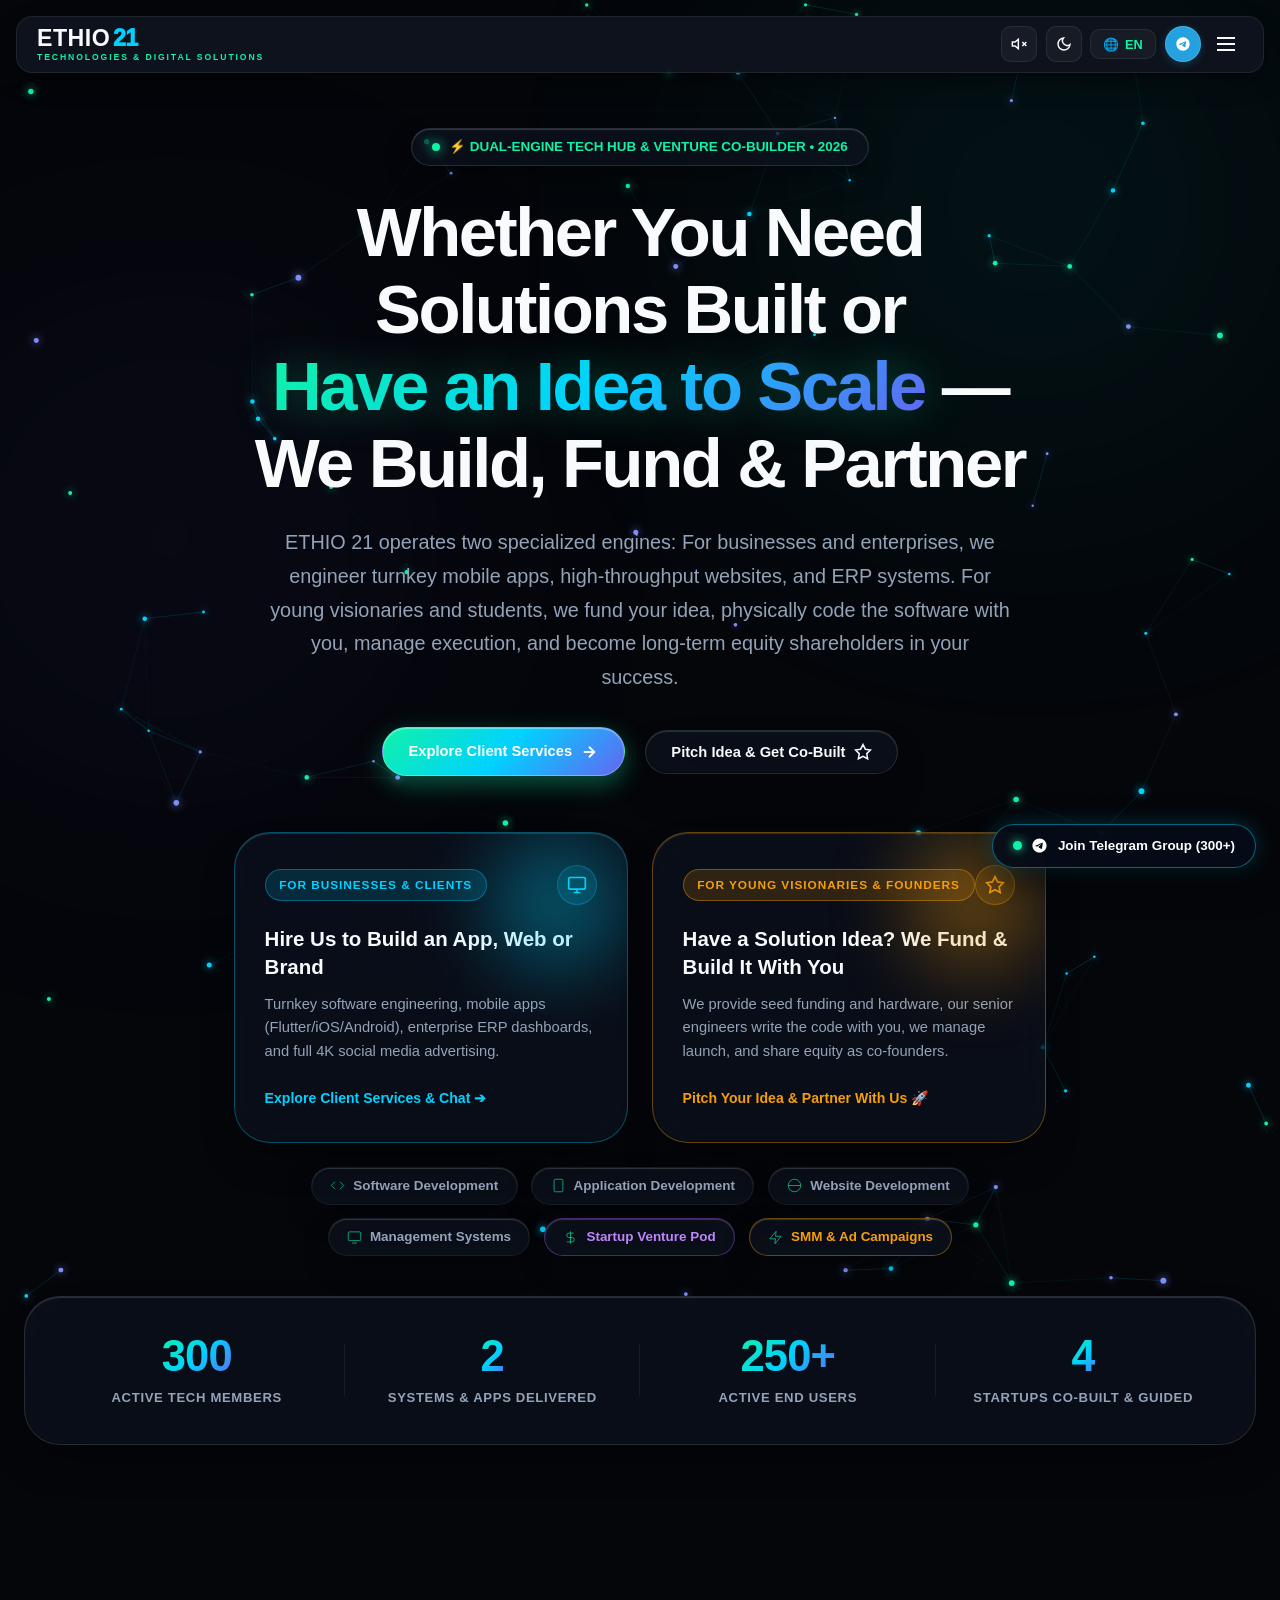
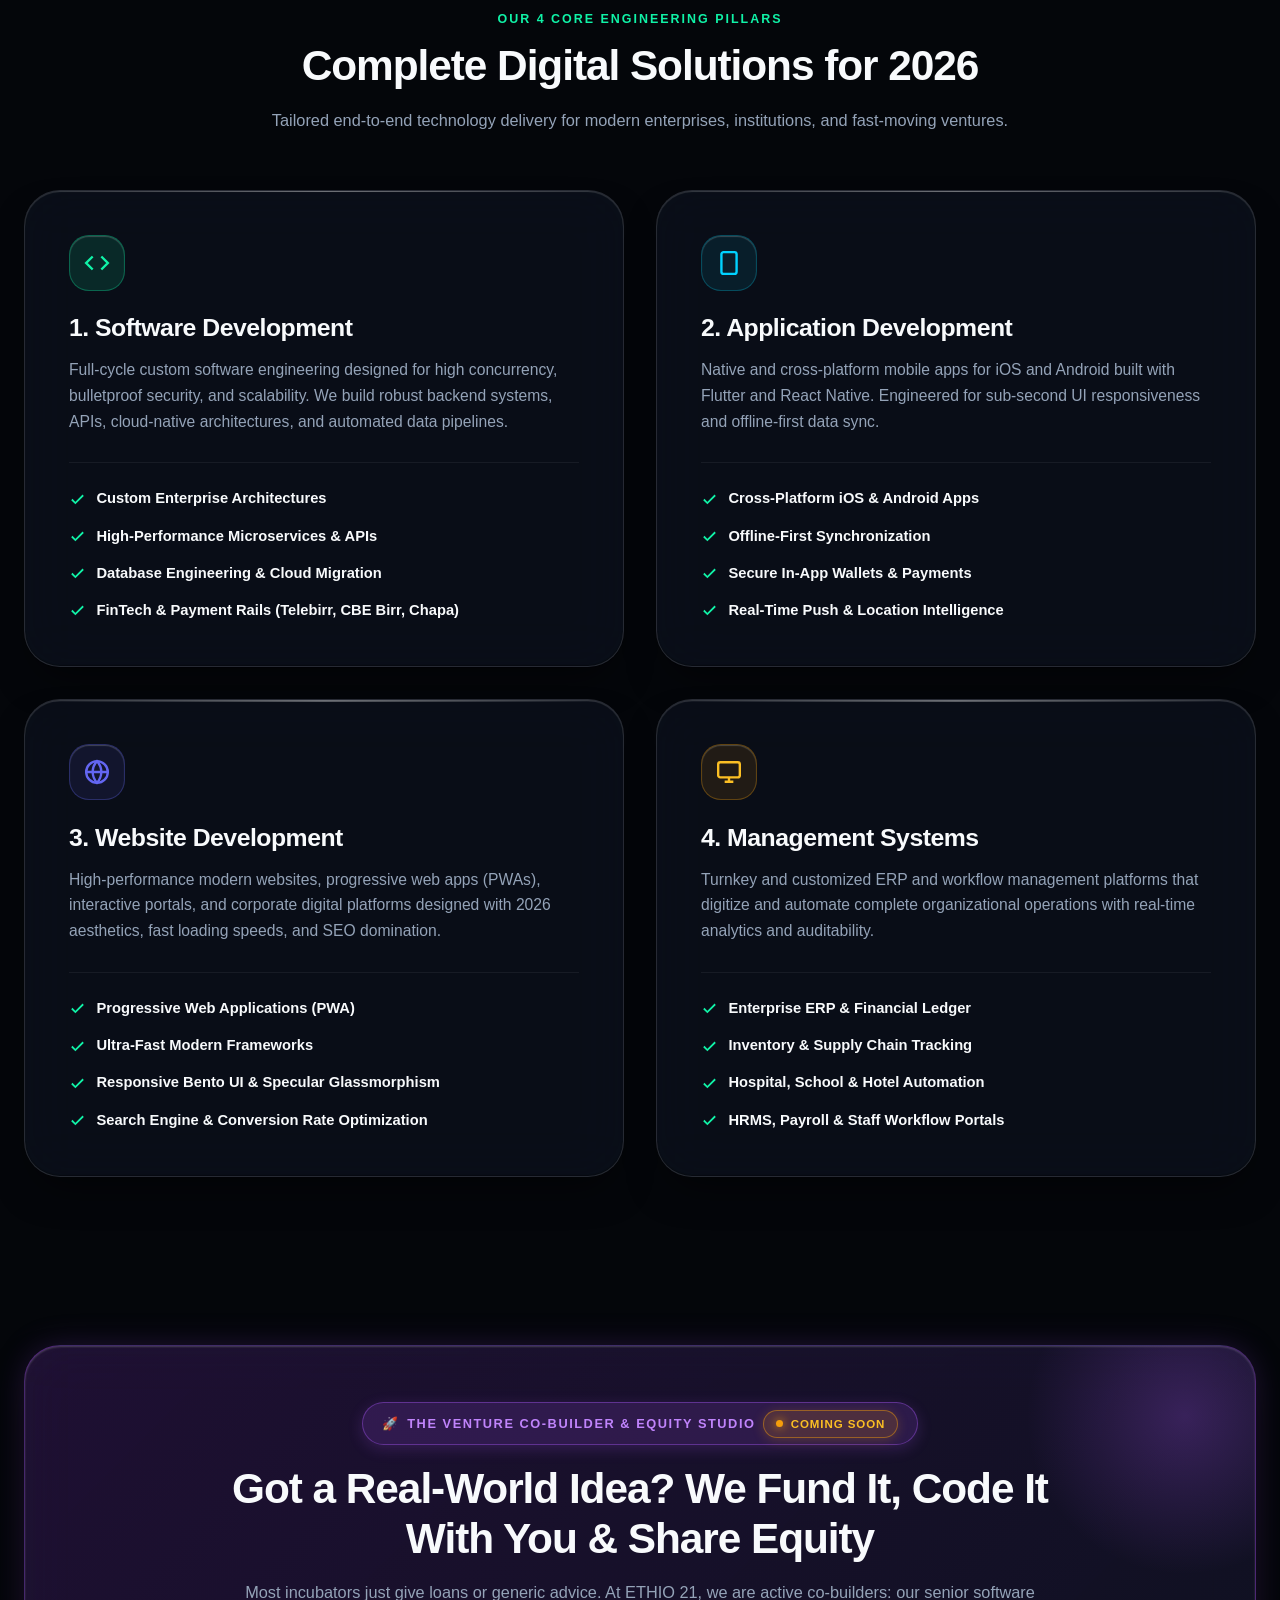
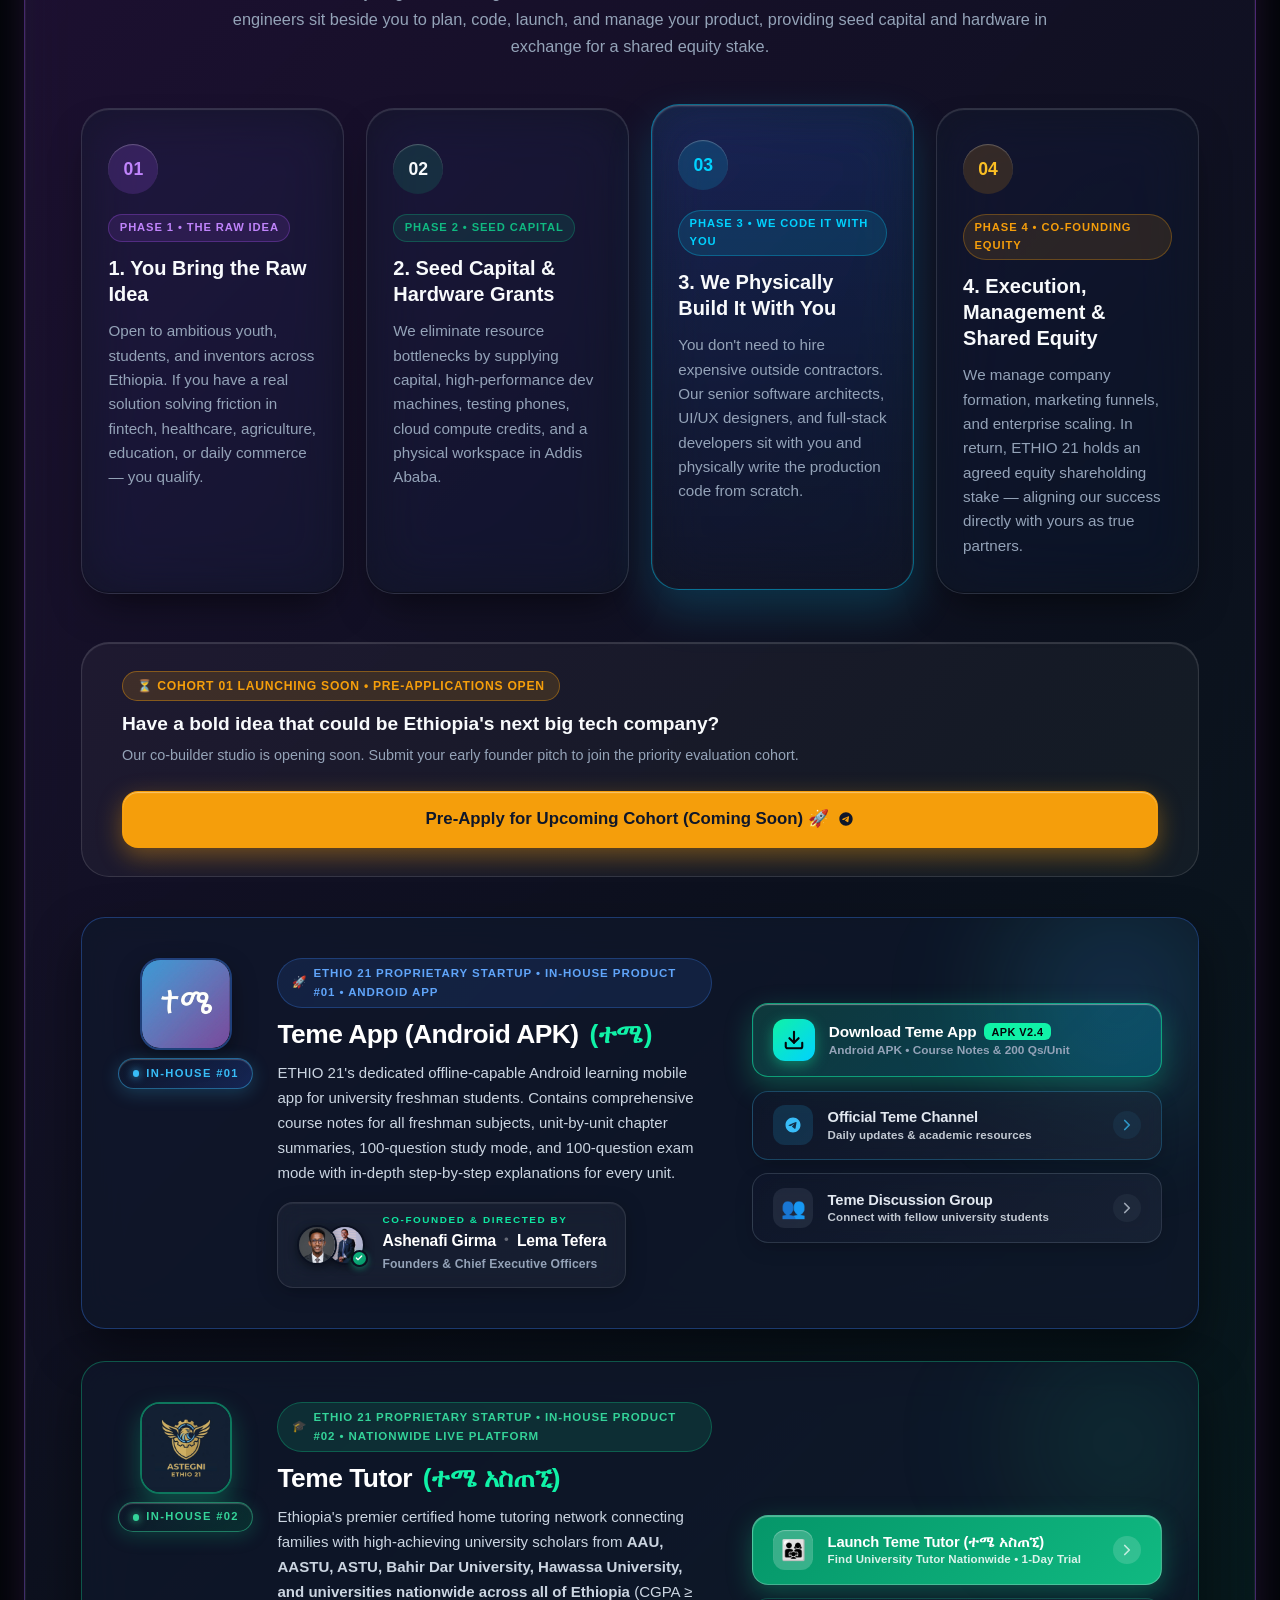
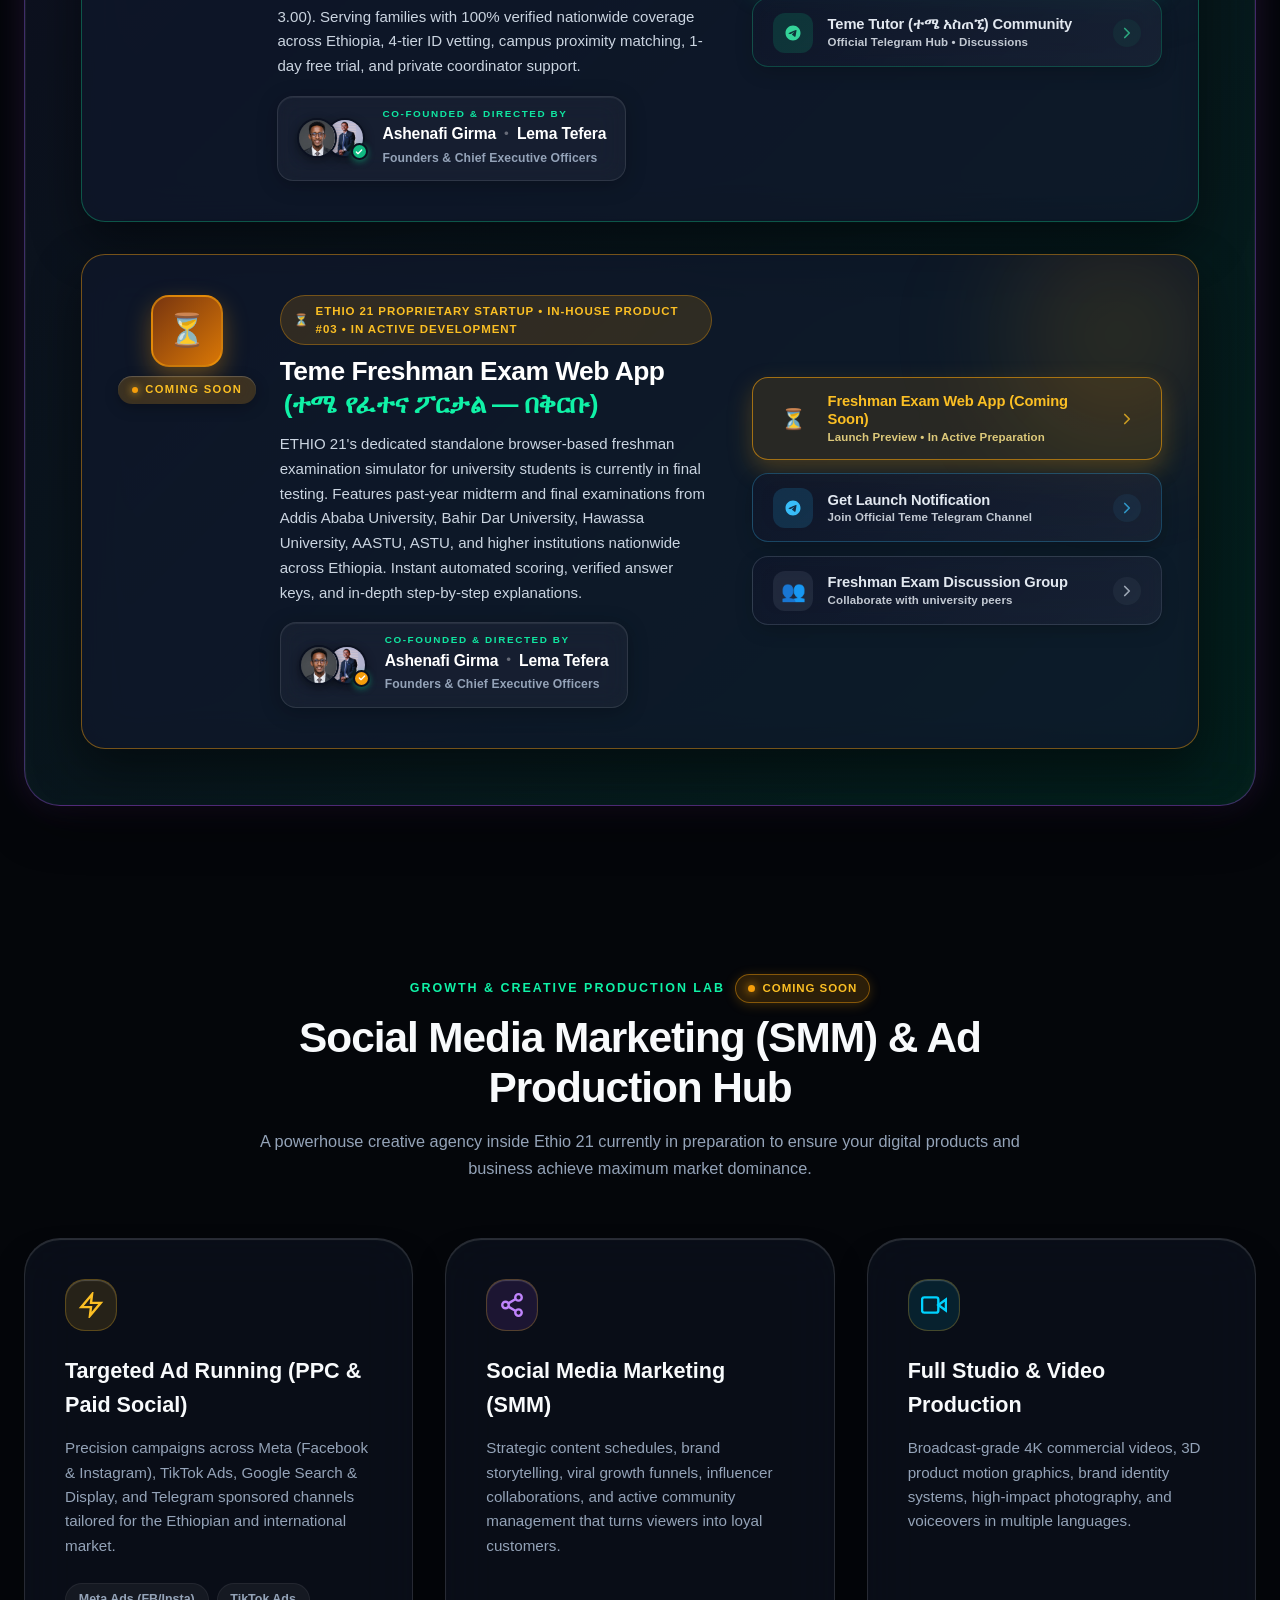
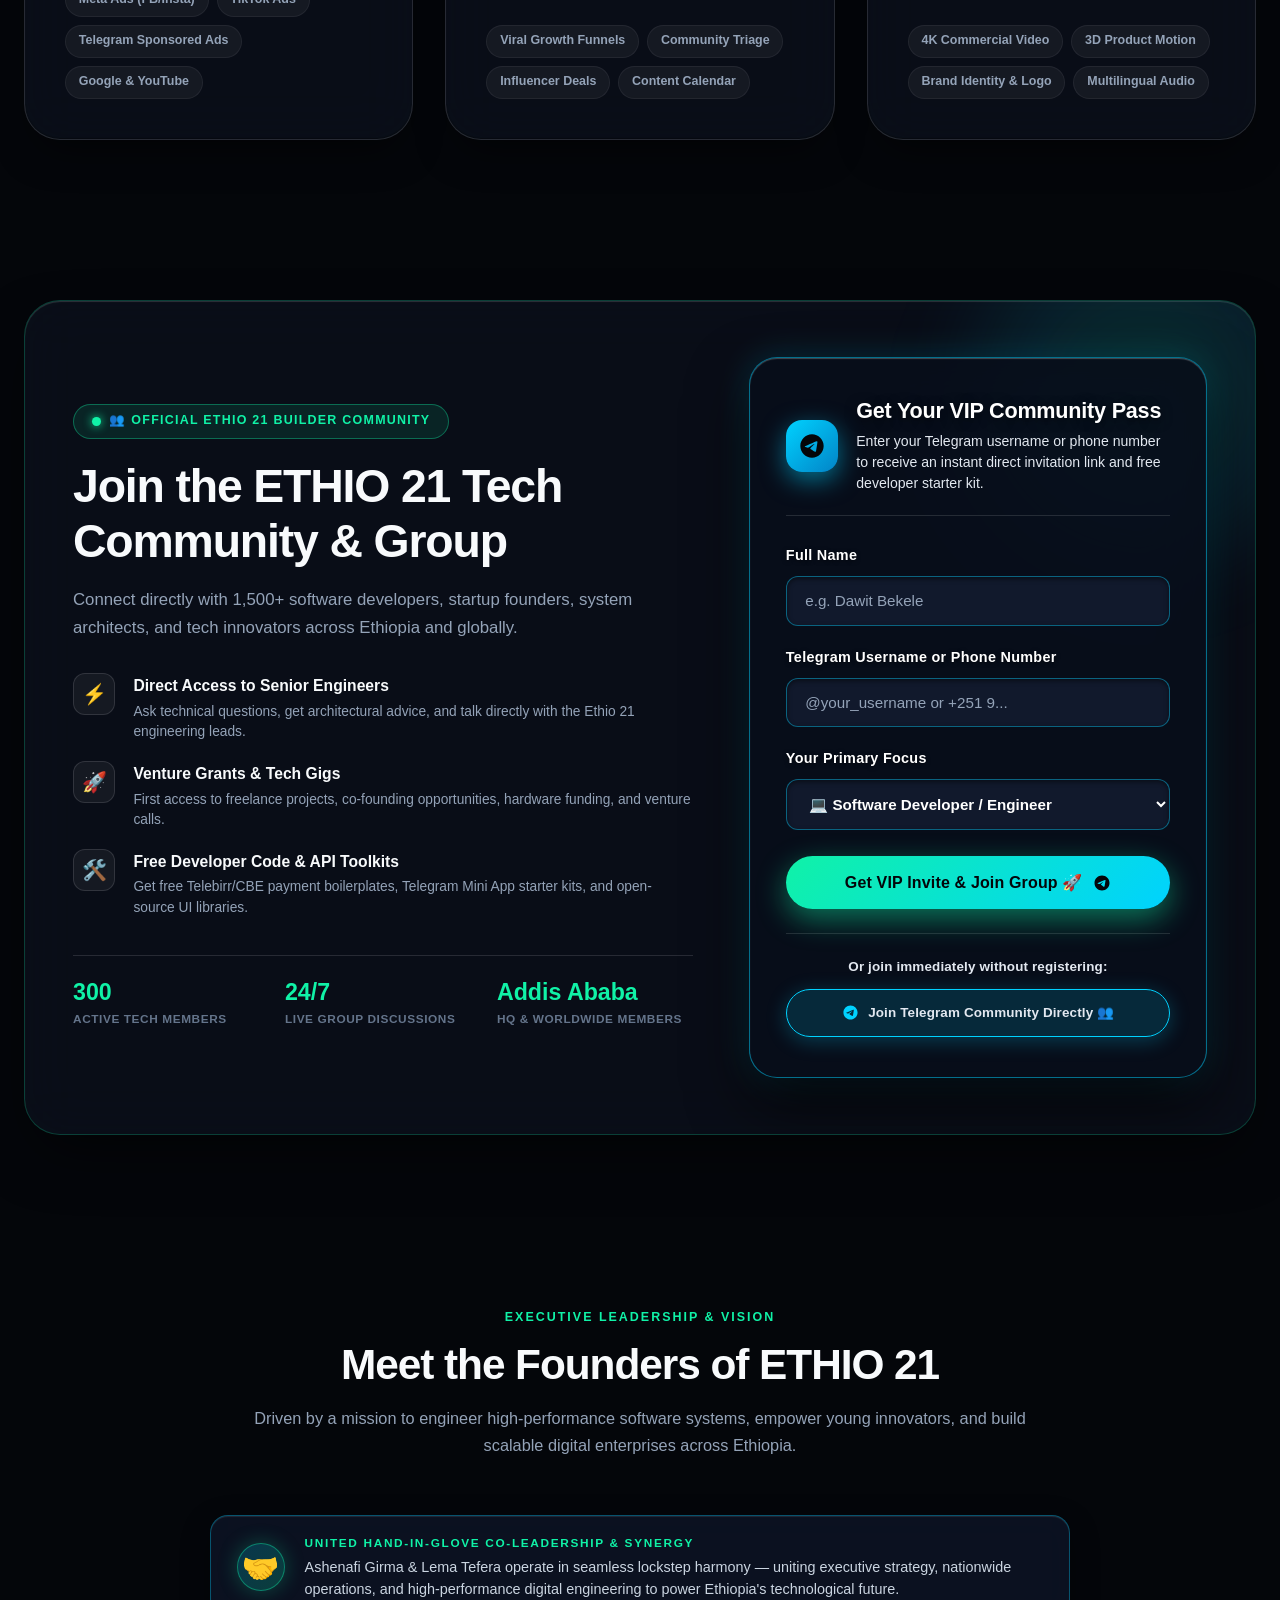
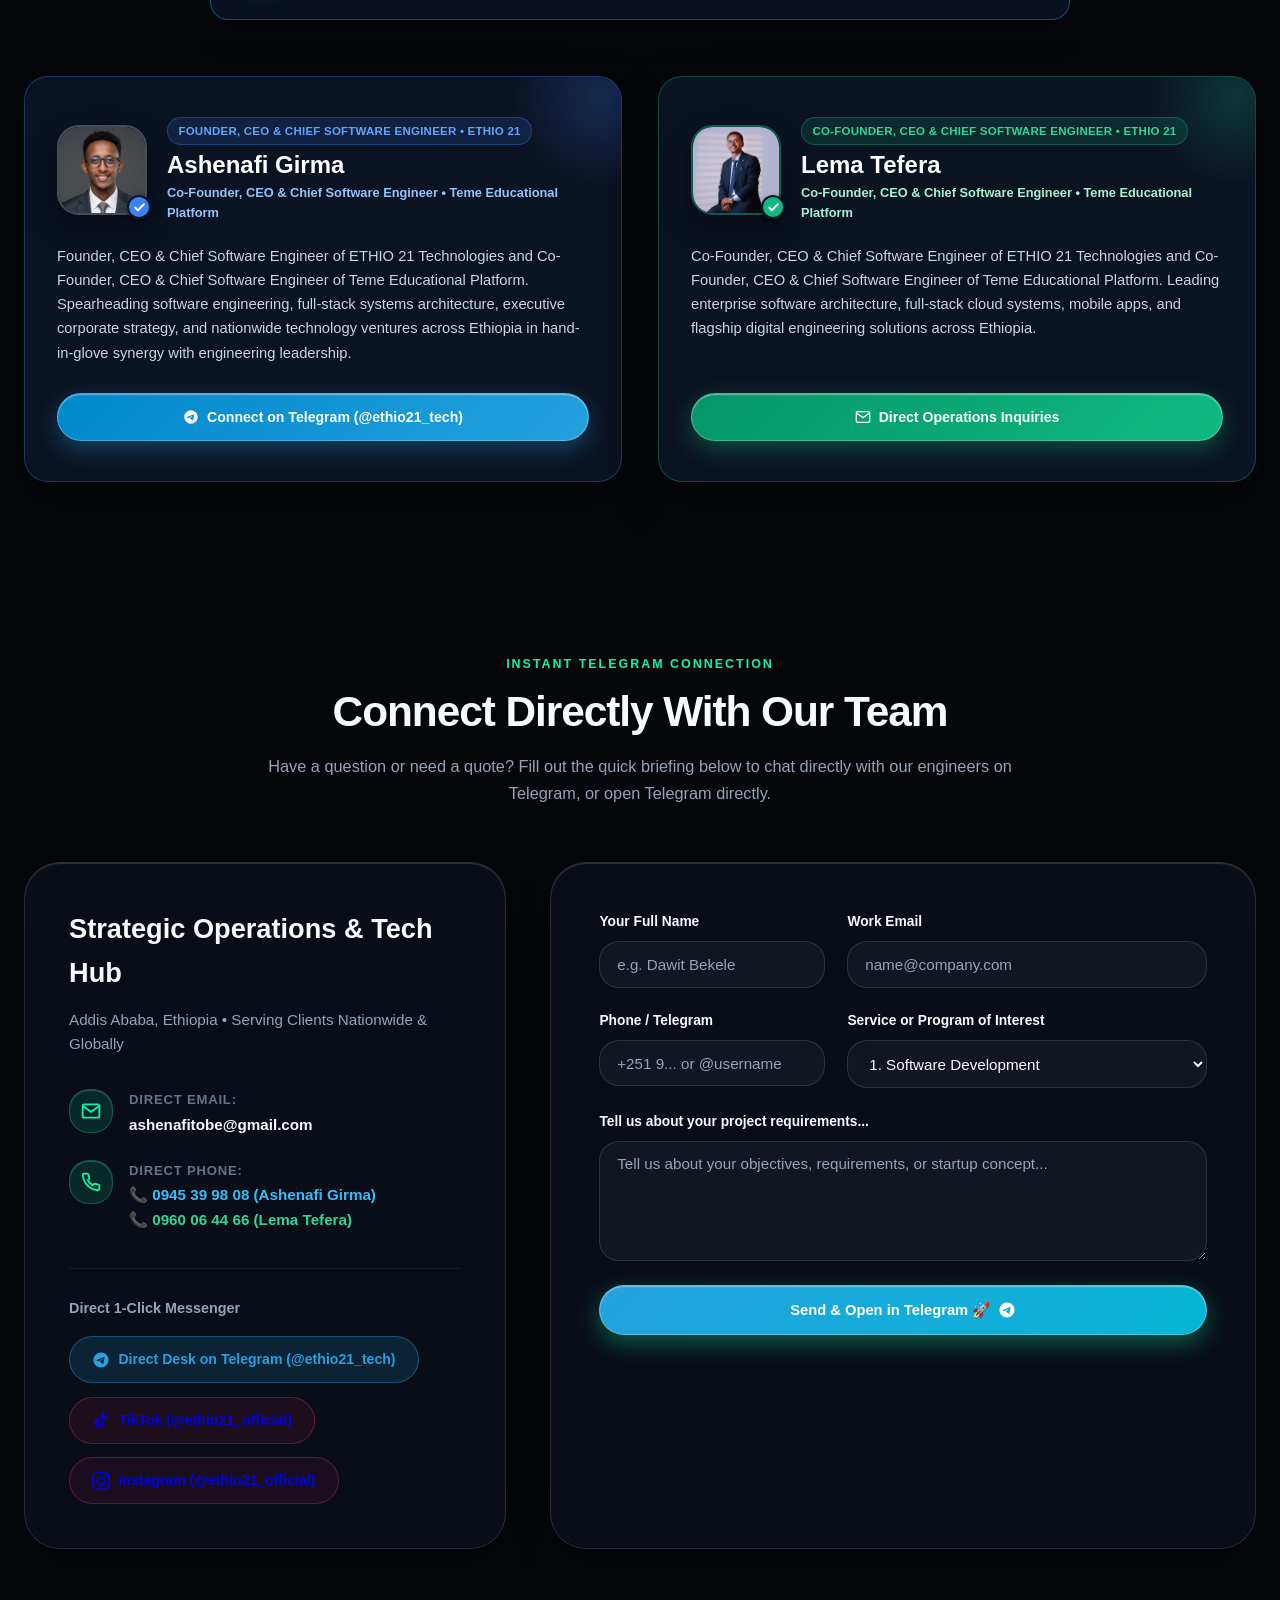
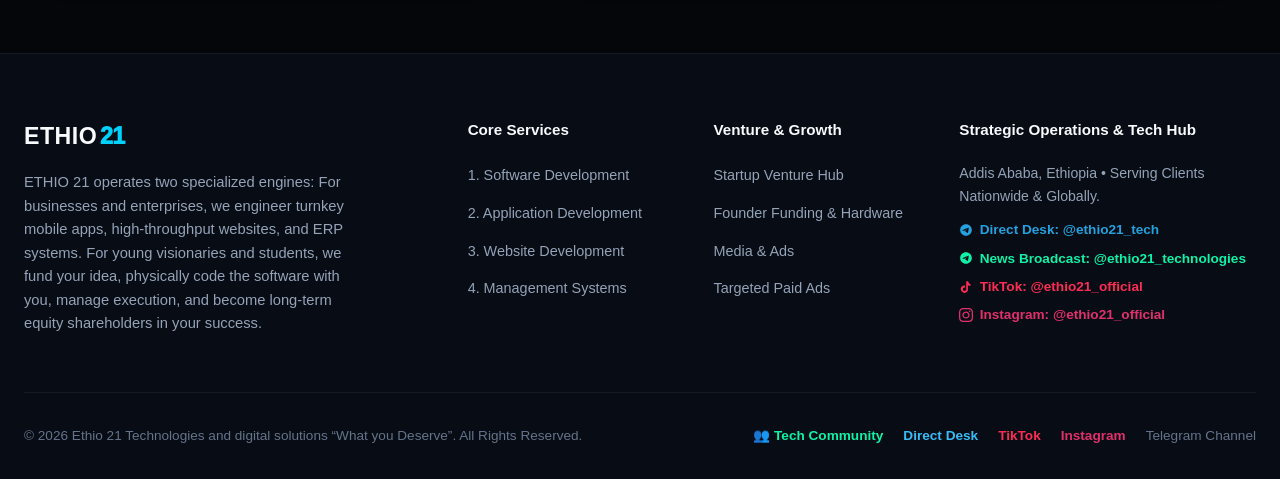
==== commit 2c305565: "Hide admin app from public homepage, update Master PIN to 110050, restrict database access to Owner " ====
--- a/index.html
+++ b/index.html
@@ -759,17 +759,6 @@
                 </span>
               </a>
 
-              <a href="teme-admin" target="_blank" rel="noopener noreferrer" class="startup-adv-btn startup-adv-btn-obsidian">
-                <span class="btn-adv-icon">🛡️</span>
-                <div class="btn-adv-body">
-                  <span class="btn-adv-title">Teme Tutor Administration</span>
-                  <span class="btn-adv-sub">Internal Coordinator Management</span>
-                </div>
-                <span class="btn-adv-arrow">
-                  <svg width="18" height="18" viewBox="0 0 24 24" fill="none" stroke="currentColor" stroke-width="2.3" stroke-linecap="round" stroke-linejoin="round"><polyline points="9 18 15 12 9 6"></polyline></svg>
-                </span>
-              </a>
-
               <a href="https://t.me/Teme_Astegni_community" target="_blank" rel="noopener noreferrer" class="startup-adv-btn startup-adv-btn-community-emerald">
                 <span class="btn-adv-icon">
                   <svg width="18" height="18" viewBox="0 0 24 24" fill="currentColor"><path d="M12 2C6.48 2 2 6.48 2 12s4.48 10 10 10 10-4.48 10-10S17.52 2 12 2zm4.64 6.8c-.15 1.58-.8 5.42-1.13 7.19-.14.75-.42 1-.68 1.03-.58.05-1.02-.38-1.58-.75-.88-.58-1.38-.94-2.23-1.5-.99-.65-.35-1.01.22-1.59.15-.15 2.71-2.48 2.76-2.69a.2.2 0 0 0-.05-.18c-.06-.05-.14-.03-.21-.02-.09.02-1.49.95-4.22 2.79-.4.27-.76.41-1.08.4-.36-.01-1.04-.2-1.55-.37-.63-.2-1.12-.31-1.08-.66.02-.18.27-.36.75-.55 2.92-1.27 4.86-2.11 5.83-2.51 2.78-1.16 3.35-1.36 3.73-1.36.08 0 .27.02.39.12.1.08.13.19.14.27-.01.06.01.24 0 .38z"/></svg>
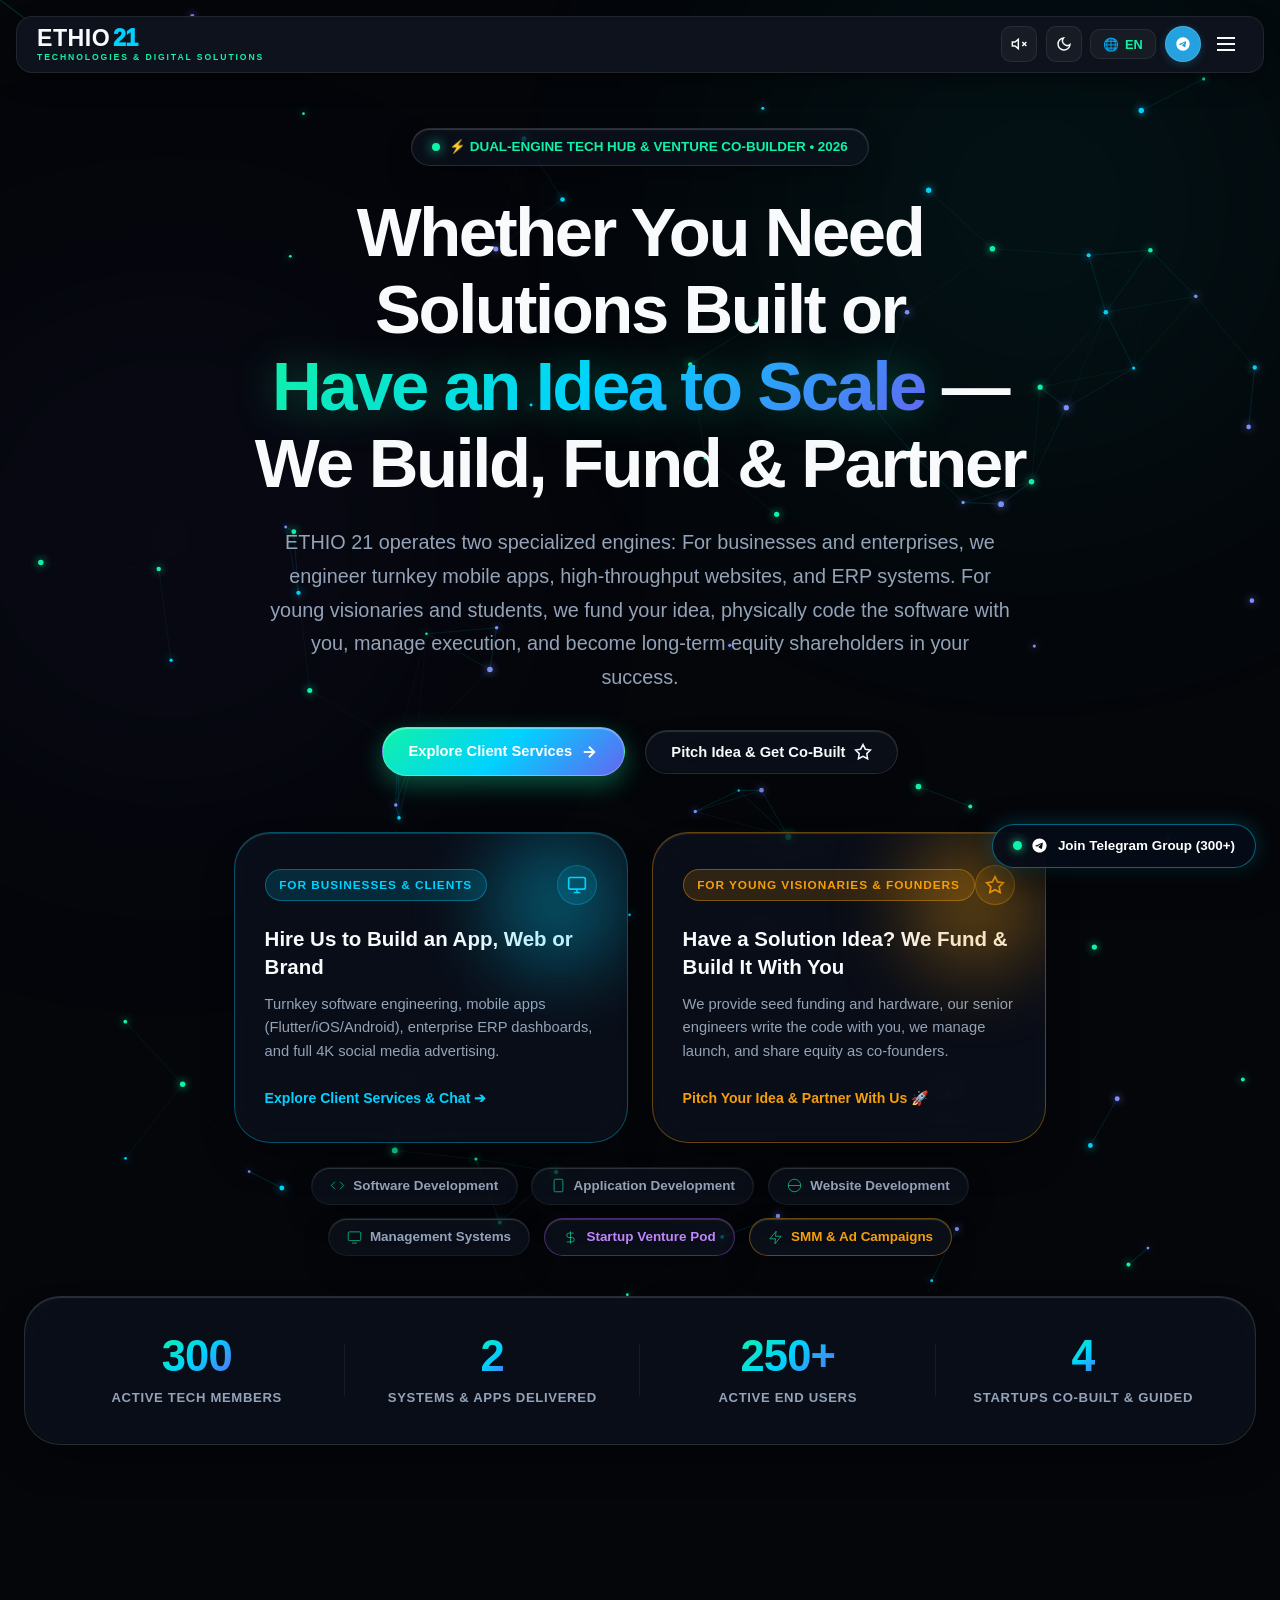
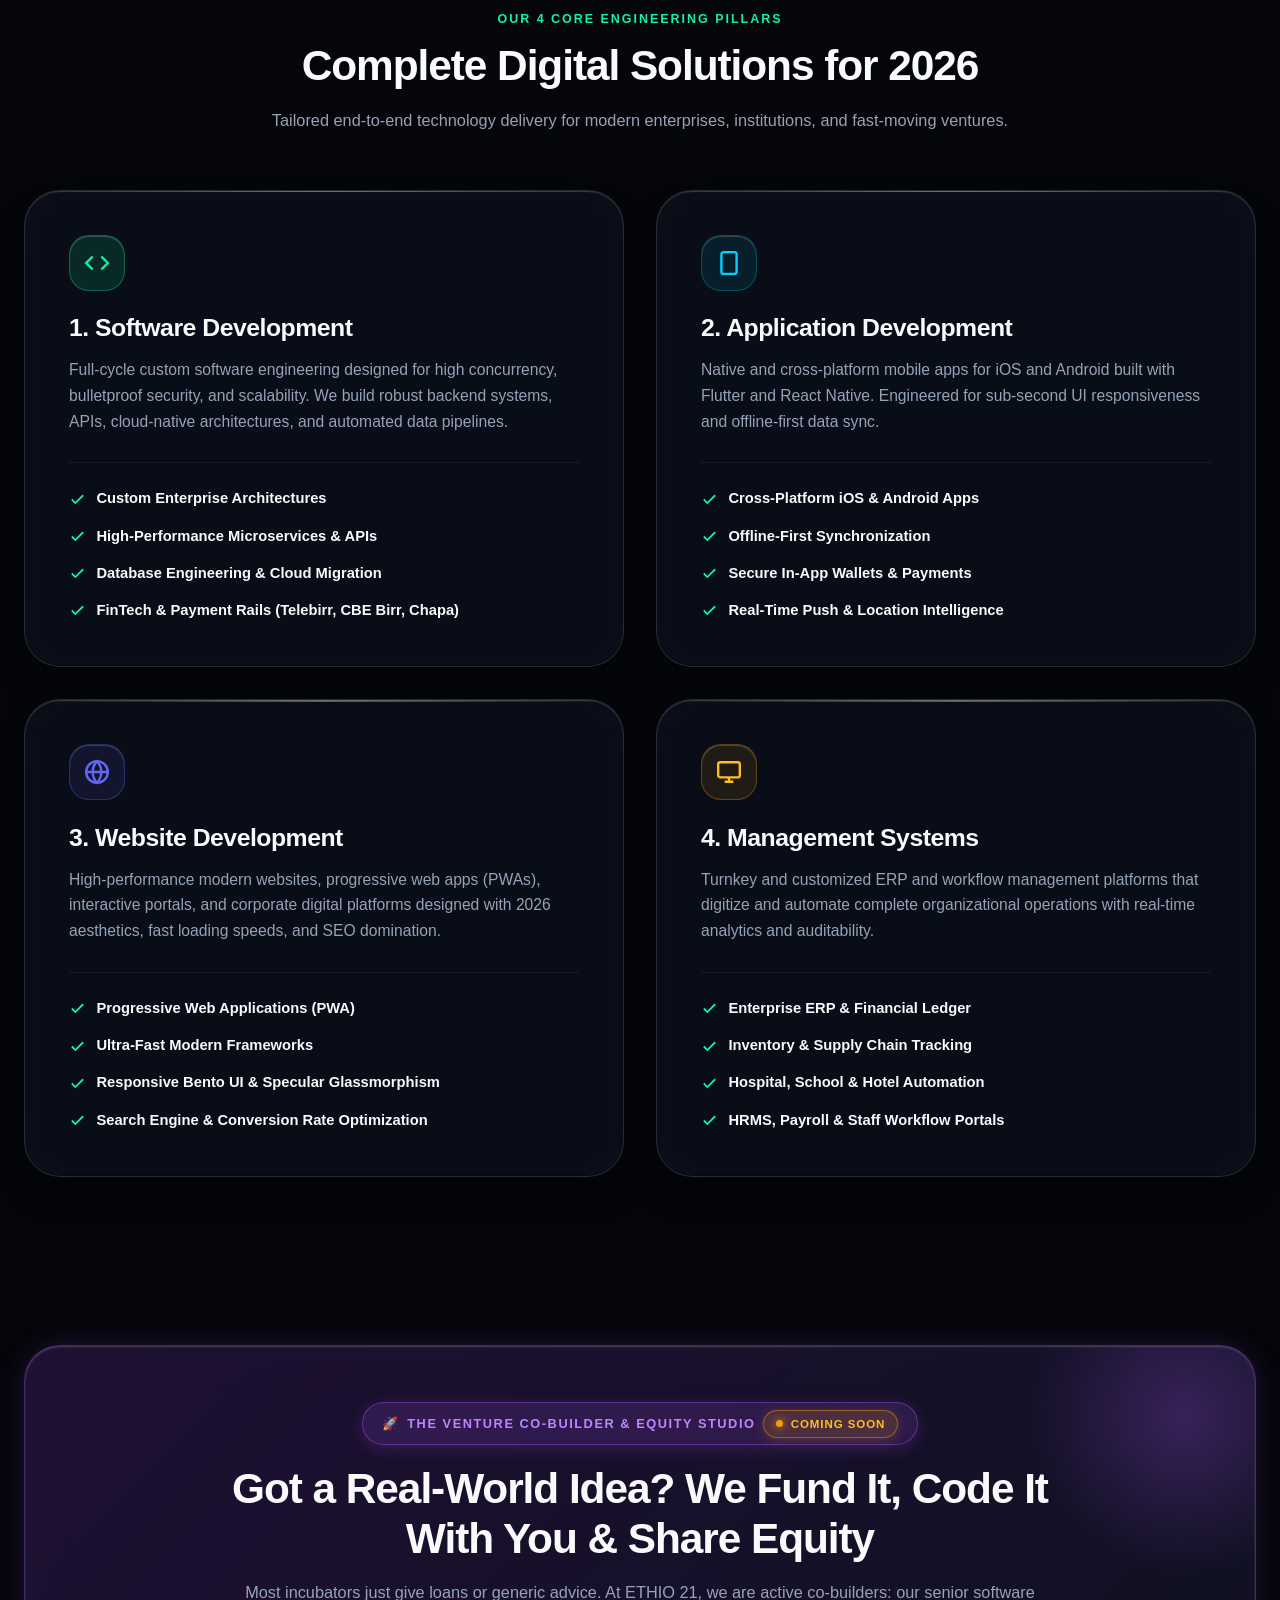
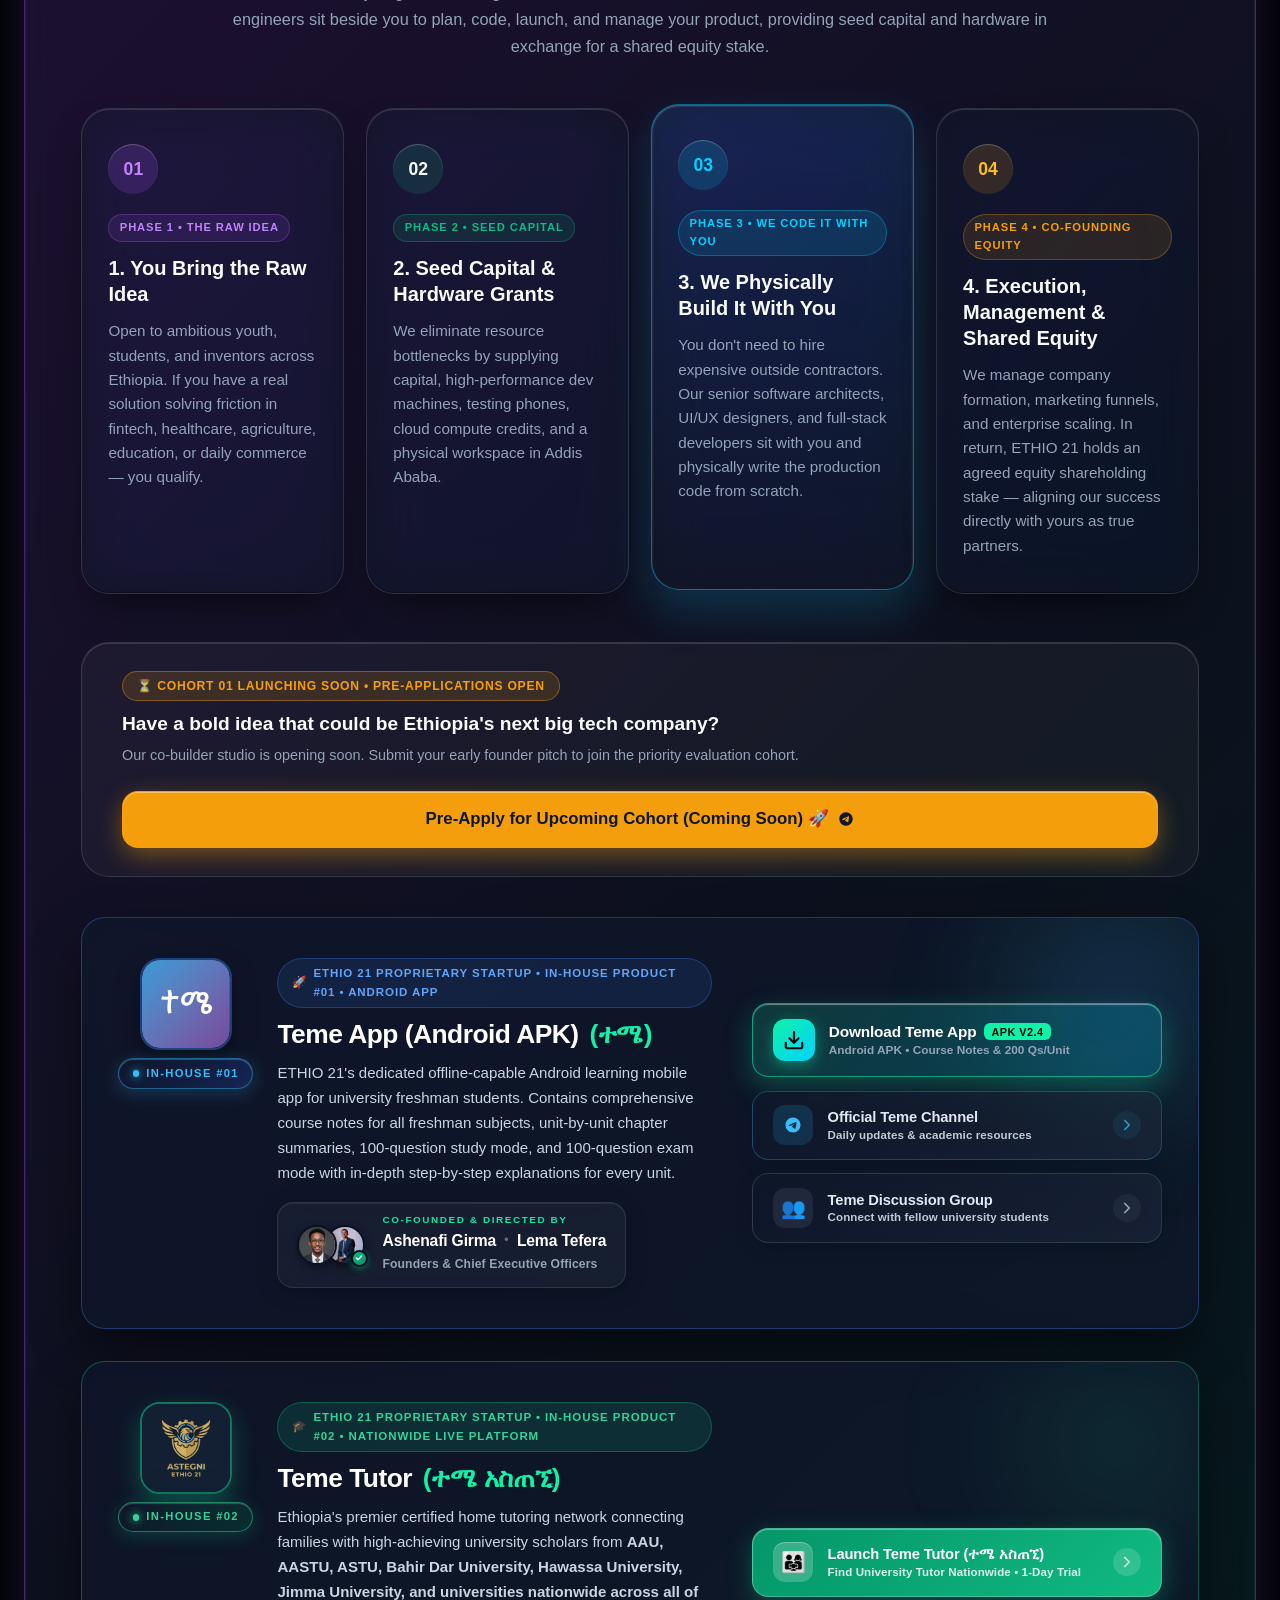
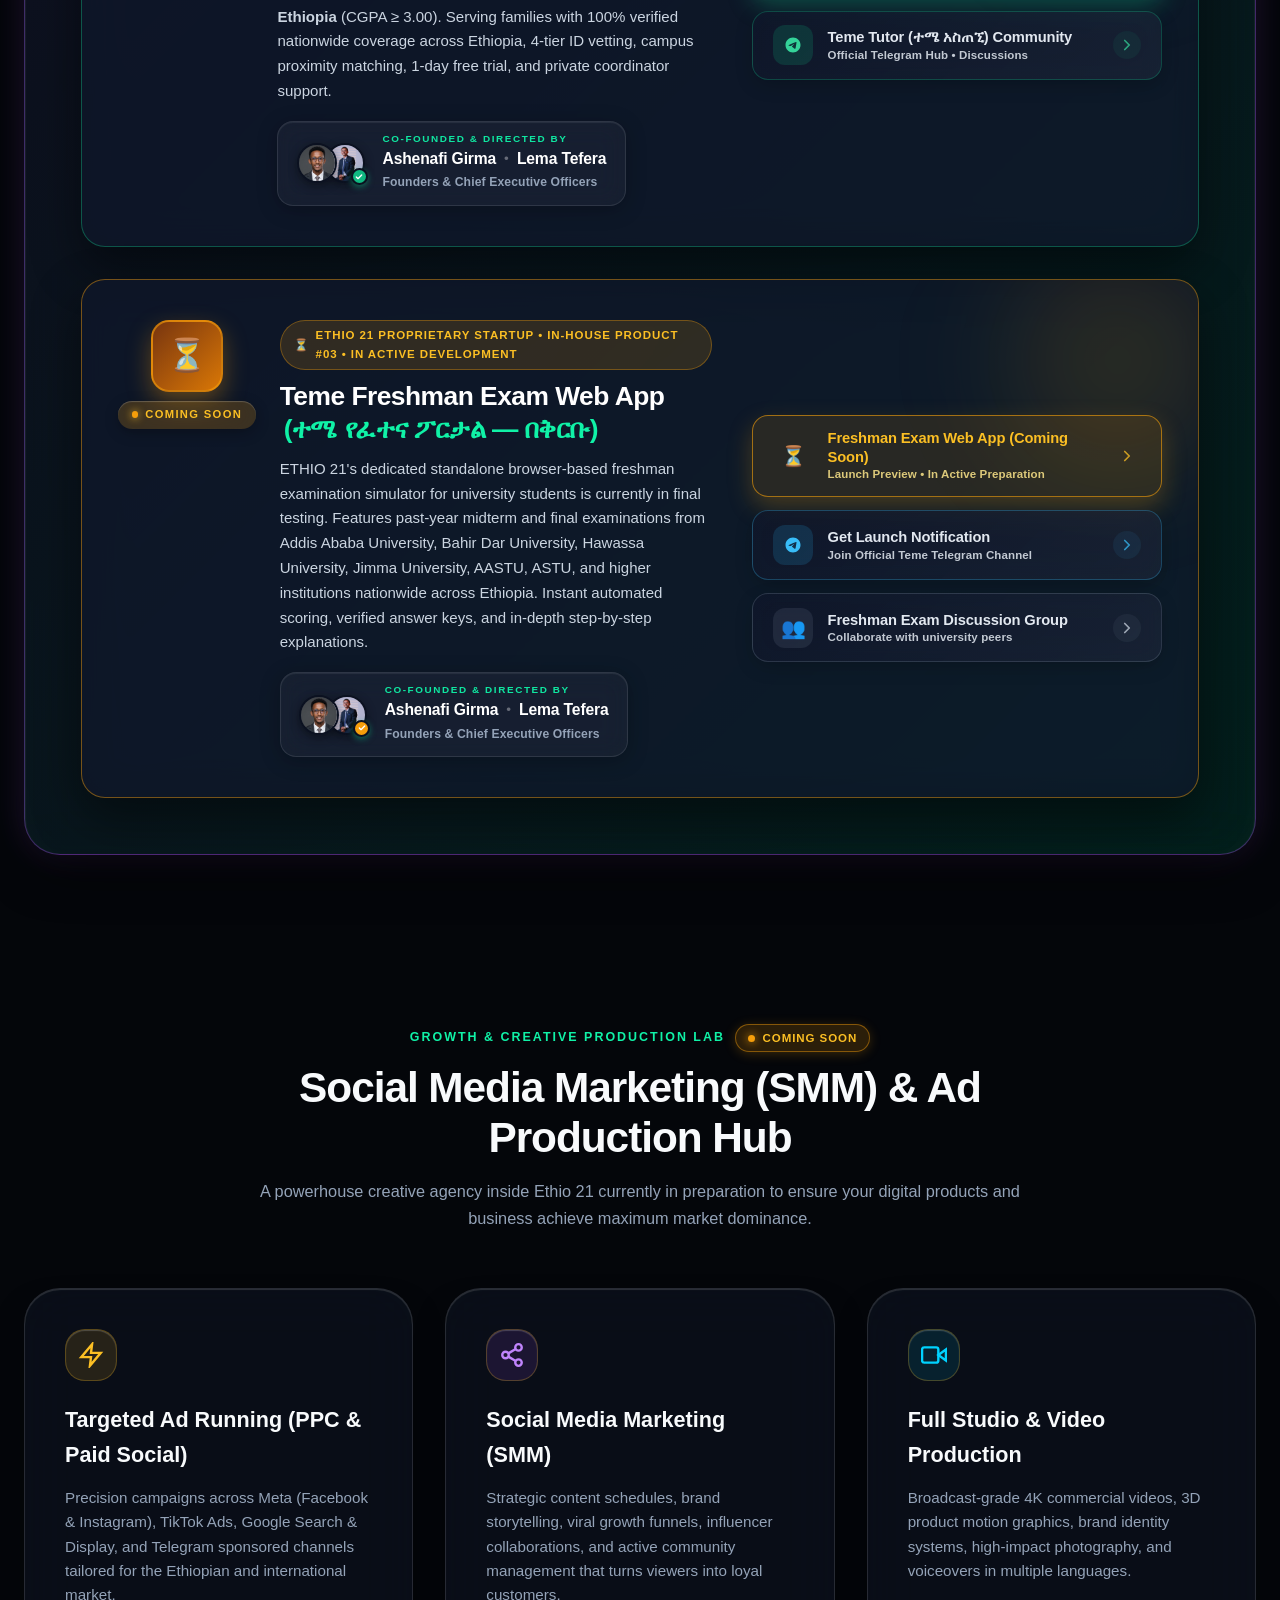
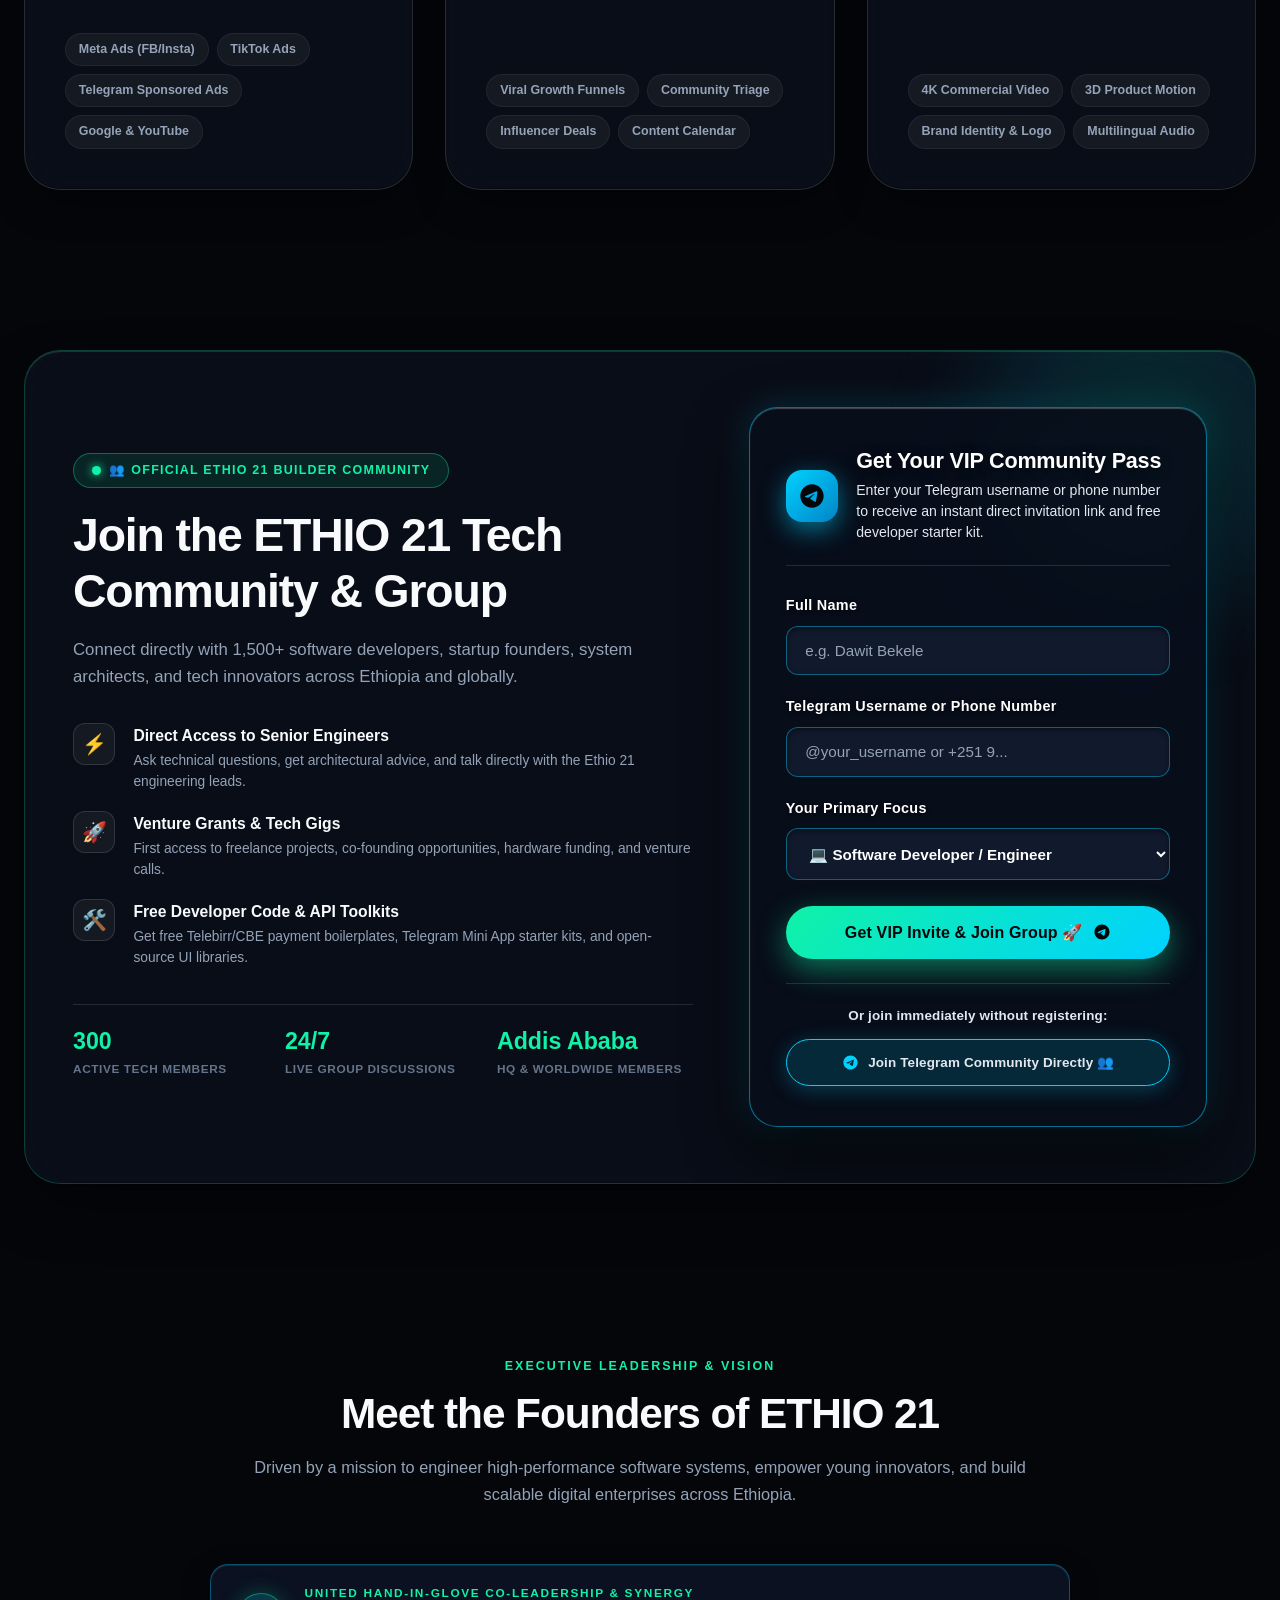
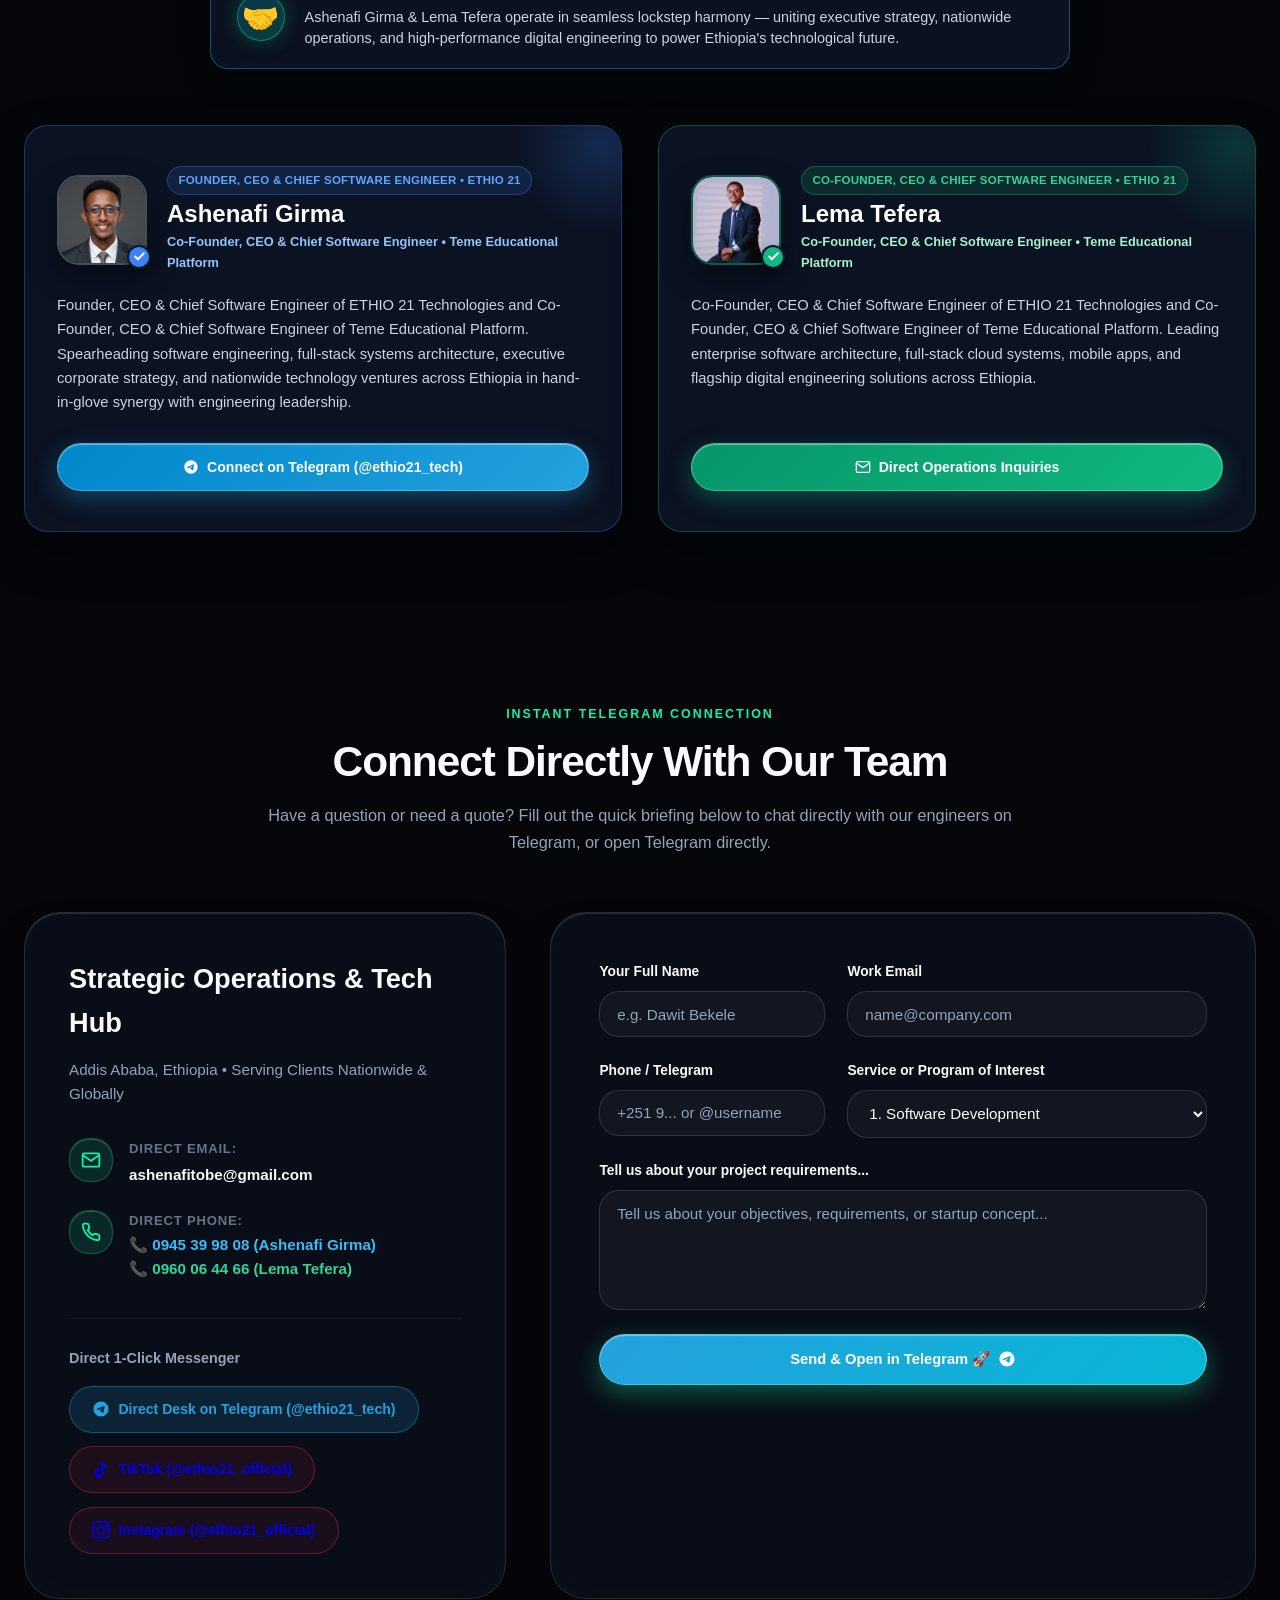
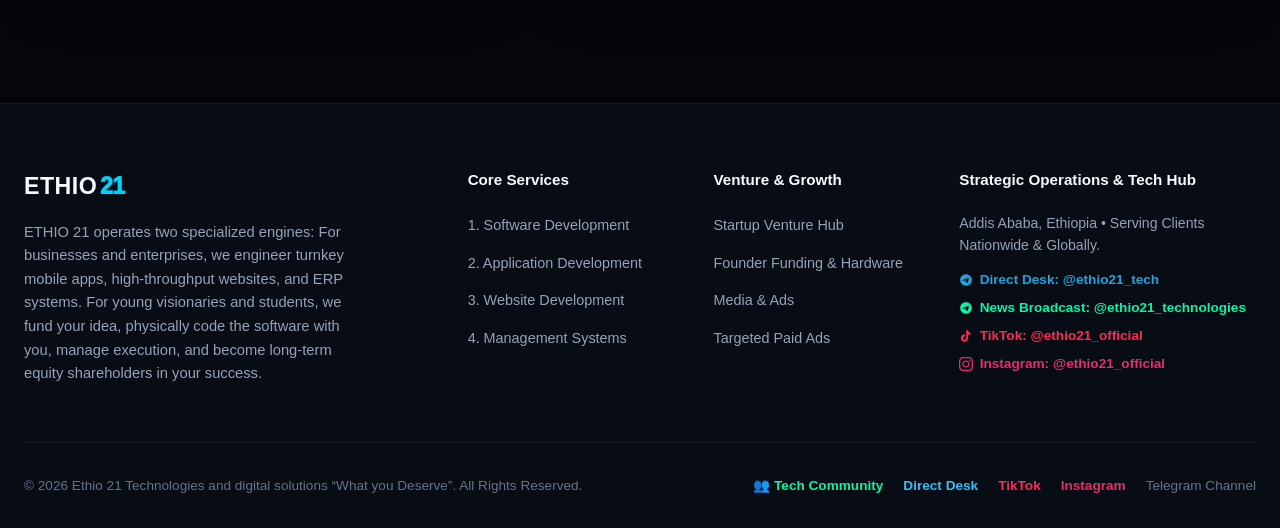
==== commit 17f1e97d: "feat(universities): activate Jimma University (JU) across all forms, filters, and directories v211" ====
--- a/index.html
+++ b/index.html
@@ -722,7 +722,7 @@
                   Teme Tutor <span class="startup-am-title">(ተሜ አስጠኚ)</span>
                 </h3>
                 <p class="startup-desc">
-                  Ethiopia's premier certified home tutoring network connecting families with high-achieving university scholars from <strong>AAU, AASTU, ASTU, Bahir Dar University, Hawassa University, and universities nationwide across all of Ethiopia</strong> (CGPA ≥ 3.00). Serving families with 100% verified nationwide coverage across Ethiopia, 4-tier ID vetting, campus proximity matching, 1-day free trial, and private coordinator support.
+                  Ethiopia's premier certified home tutoring network connecting families with high-achieving university scholars from <strong>AAU, AASTU, ASTU, Bahir Dar University, Hawassa University, Jimma University, and universities nationwide across all of Ethiopia</strong> (CGPA ≥ 3.00). Serving families with 100% verified nationwide coverage across Ethiopia, 4-tier ID vetting, campus proximity matching, 1-day free trial, and private coordinator support.
                 </p>
 
                 <!-- Modern Classic Executive Founders Signature Badge -->
@@ -798,7 +798,7 @@
                   Teme Freshman Exam Web App <span class="startup-am-title">(ተሜ የፈተና ፖርታል — በቅርቡ)</span>
                 </h3>
                 <p class="startup-desc">
-                  ETHIO 21's dedicated standalone browser-based freshman examination simulator for university students is currently in final testing. Features past-year midterm and final examinations from Addis Ababa University, Bahir Dar University, Hawassa University, AASTU, ASTU, and higher institutions nationwide across Ethiopia. Instant automated scoring, verified answer keys, and in-depth step-by-step explanations.
+                  ETHIO 21's dedicated standalone browser-based freshman examination simulator for university students is currently in final testing. Features past-year midterm and final examinations from Addis Ababa University, Bahir Dar University, Hawassa University, Jimma University, AASTU, ASTU, and higher institutions nationwide across Ethiopia. Instant automated scoring, verified answer keys, and in-depth step-by-step explanations.
                 </p>
 
                 <!-- Modern Classic Executive Founders Signature Badge -->
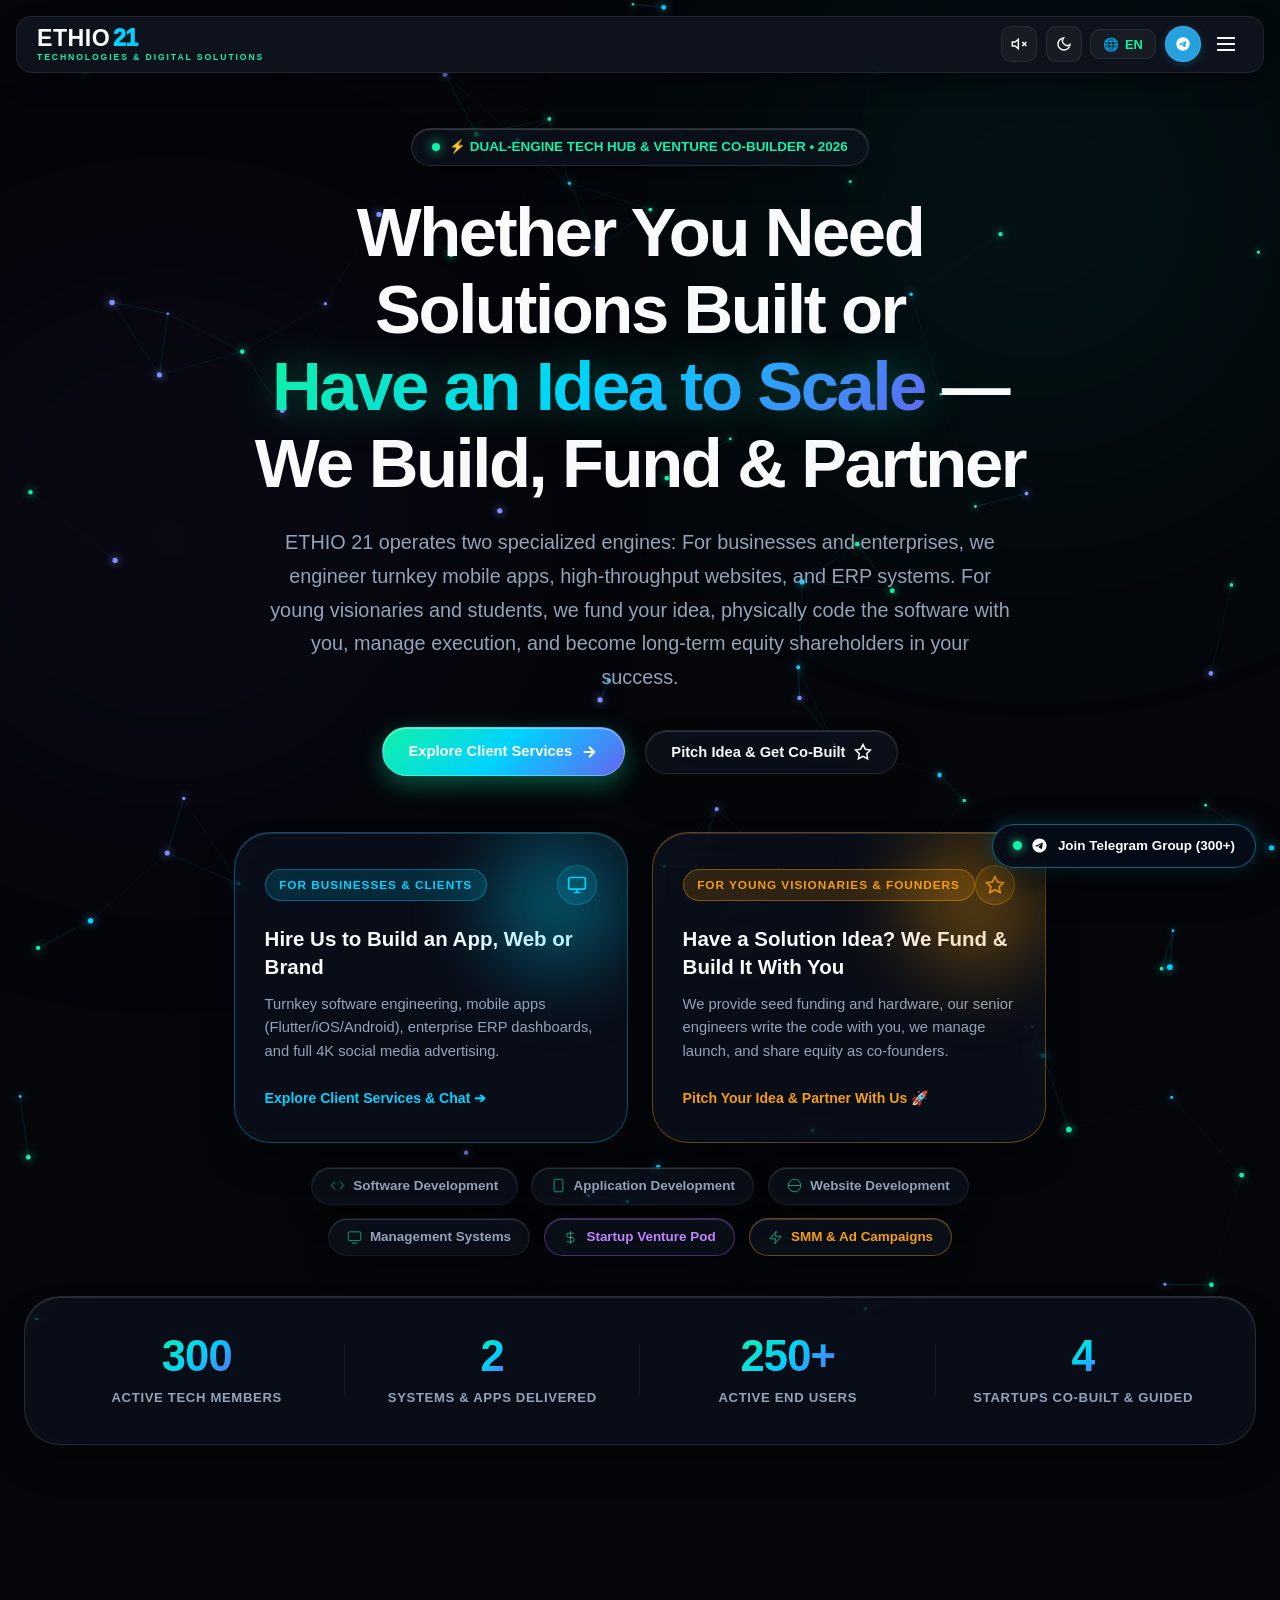
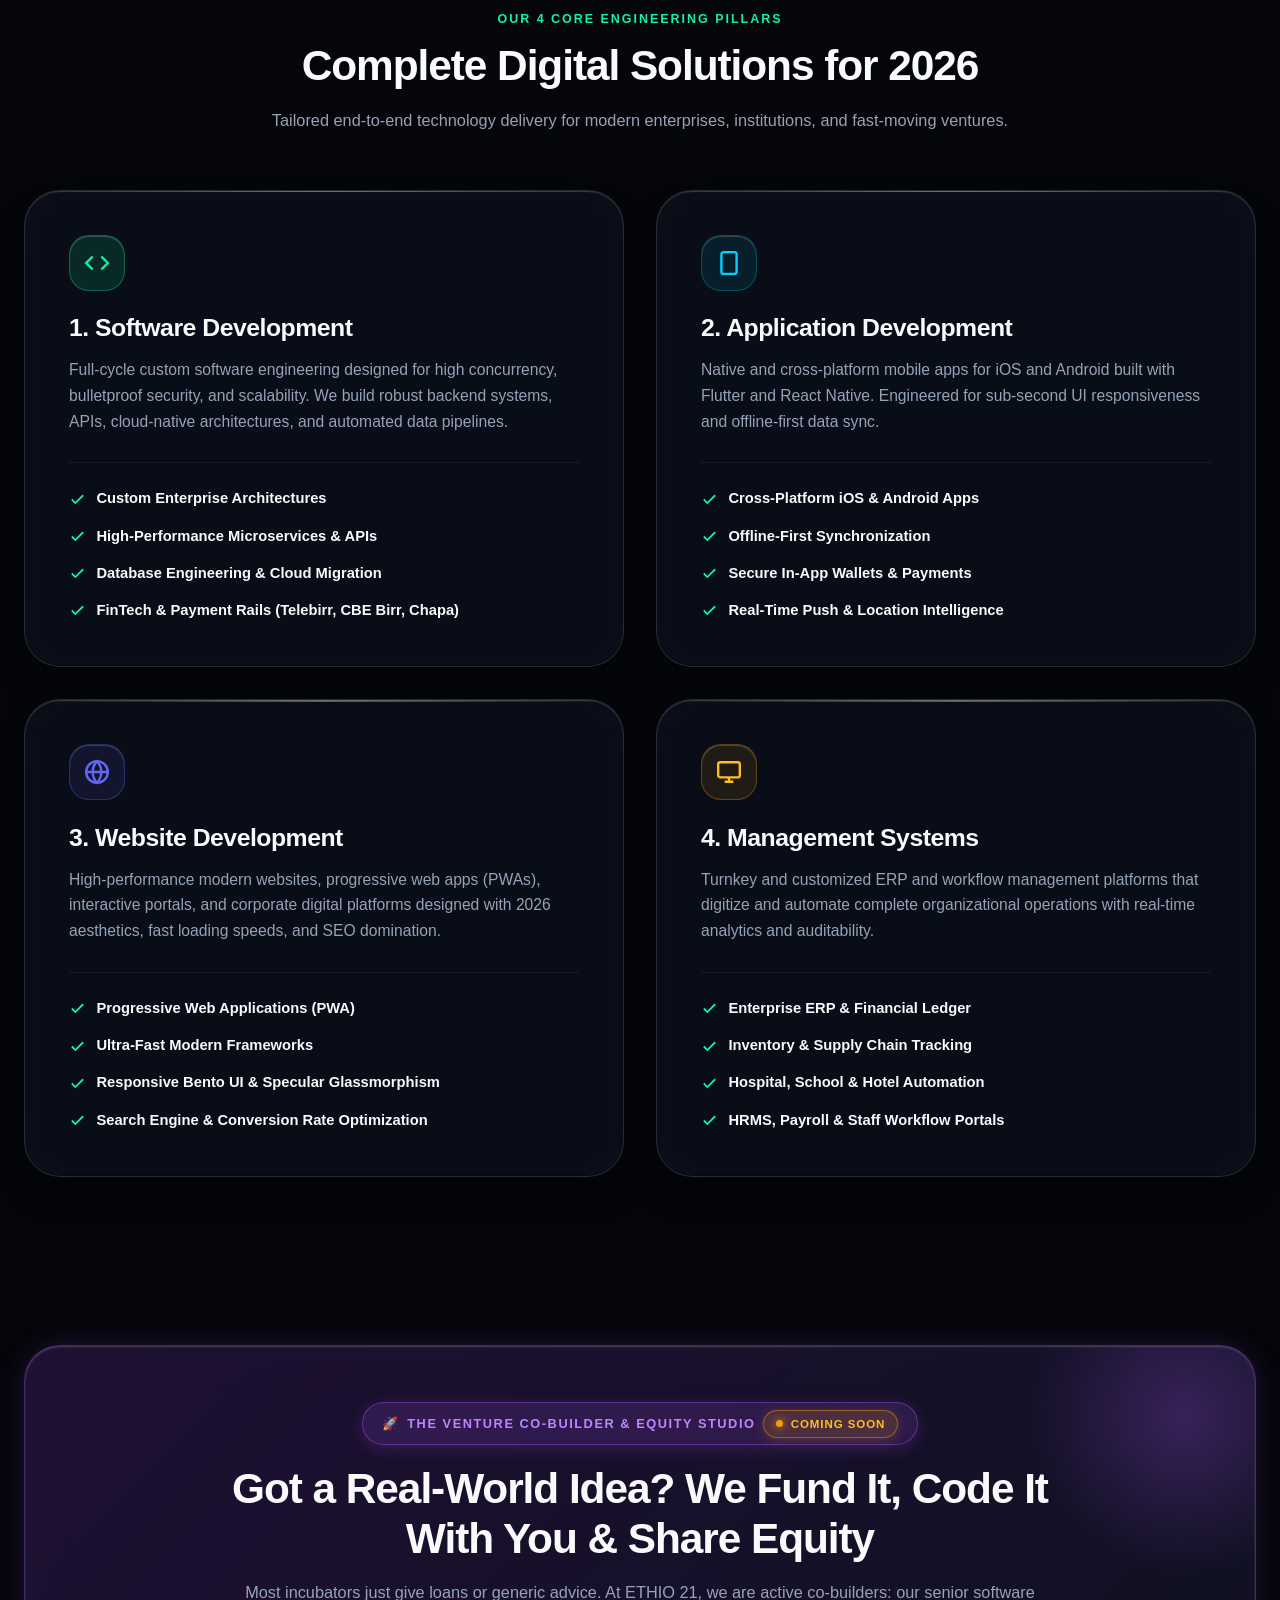
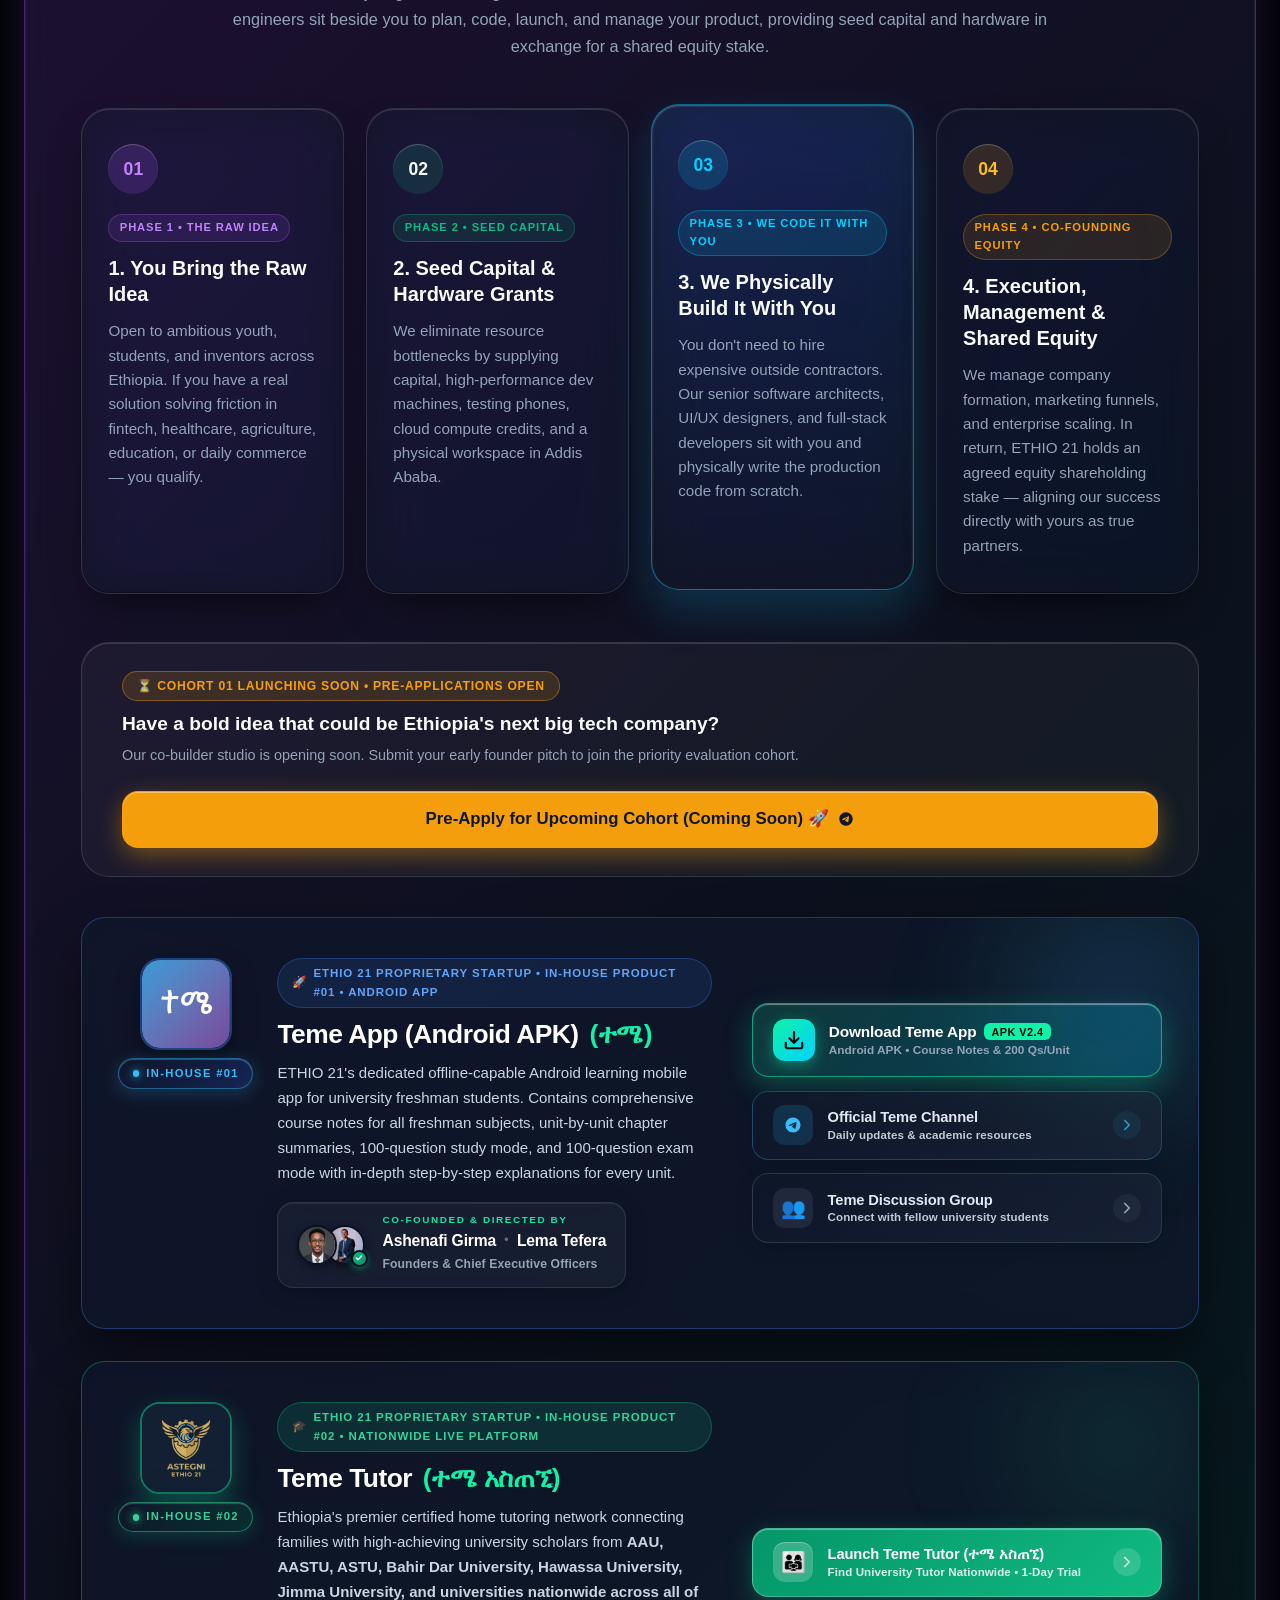
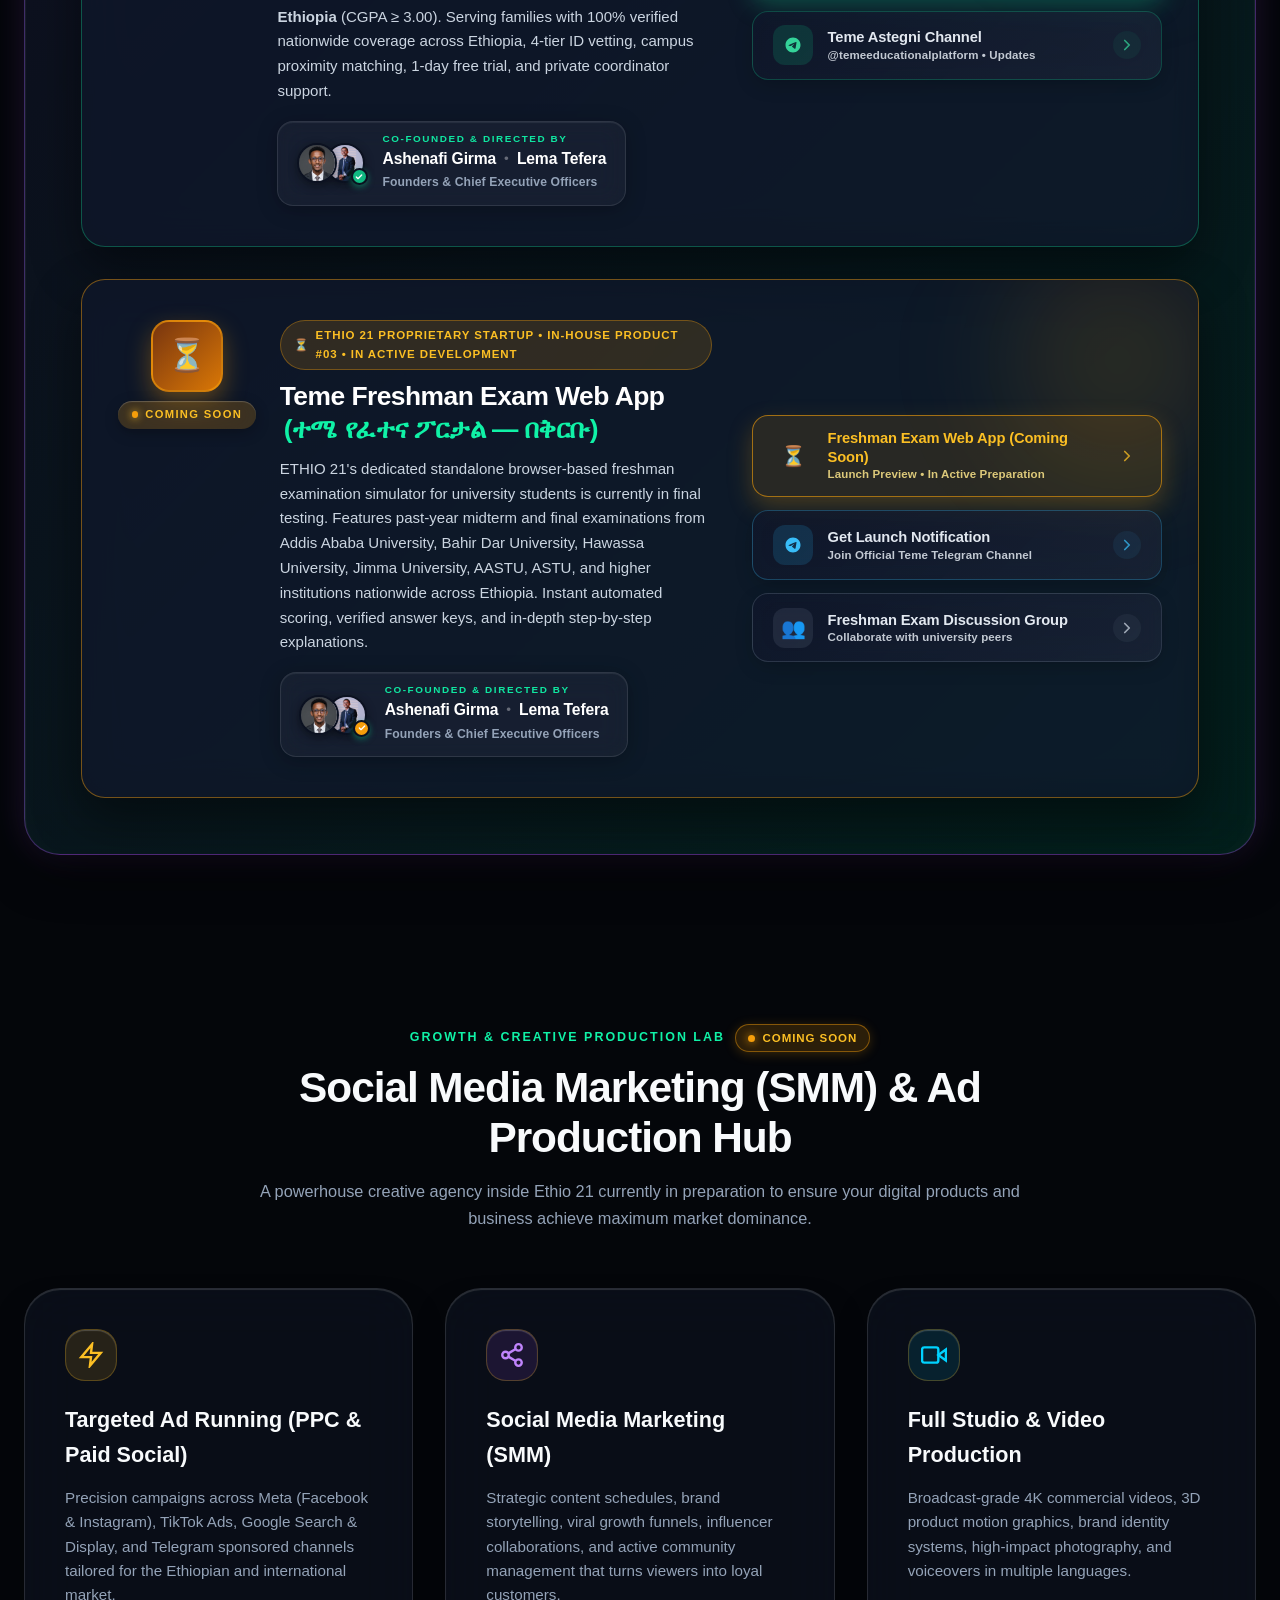
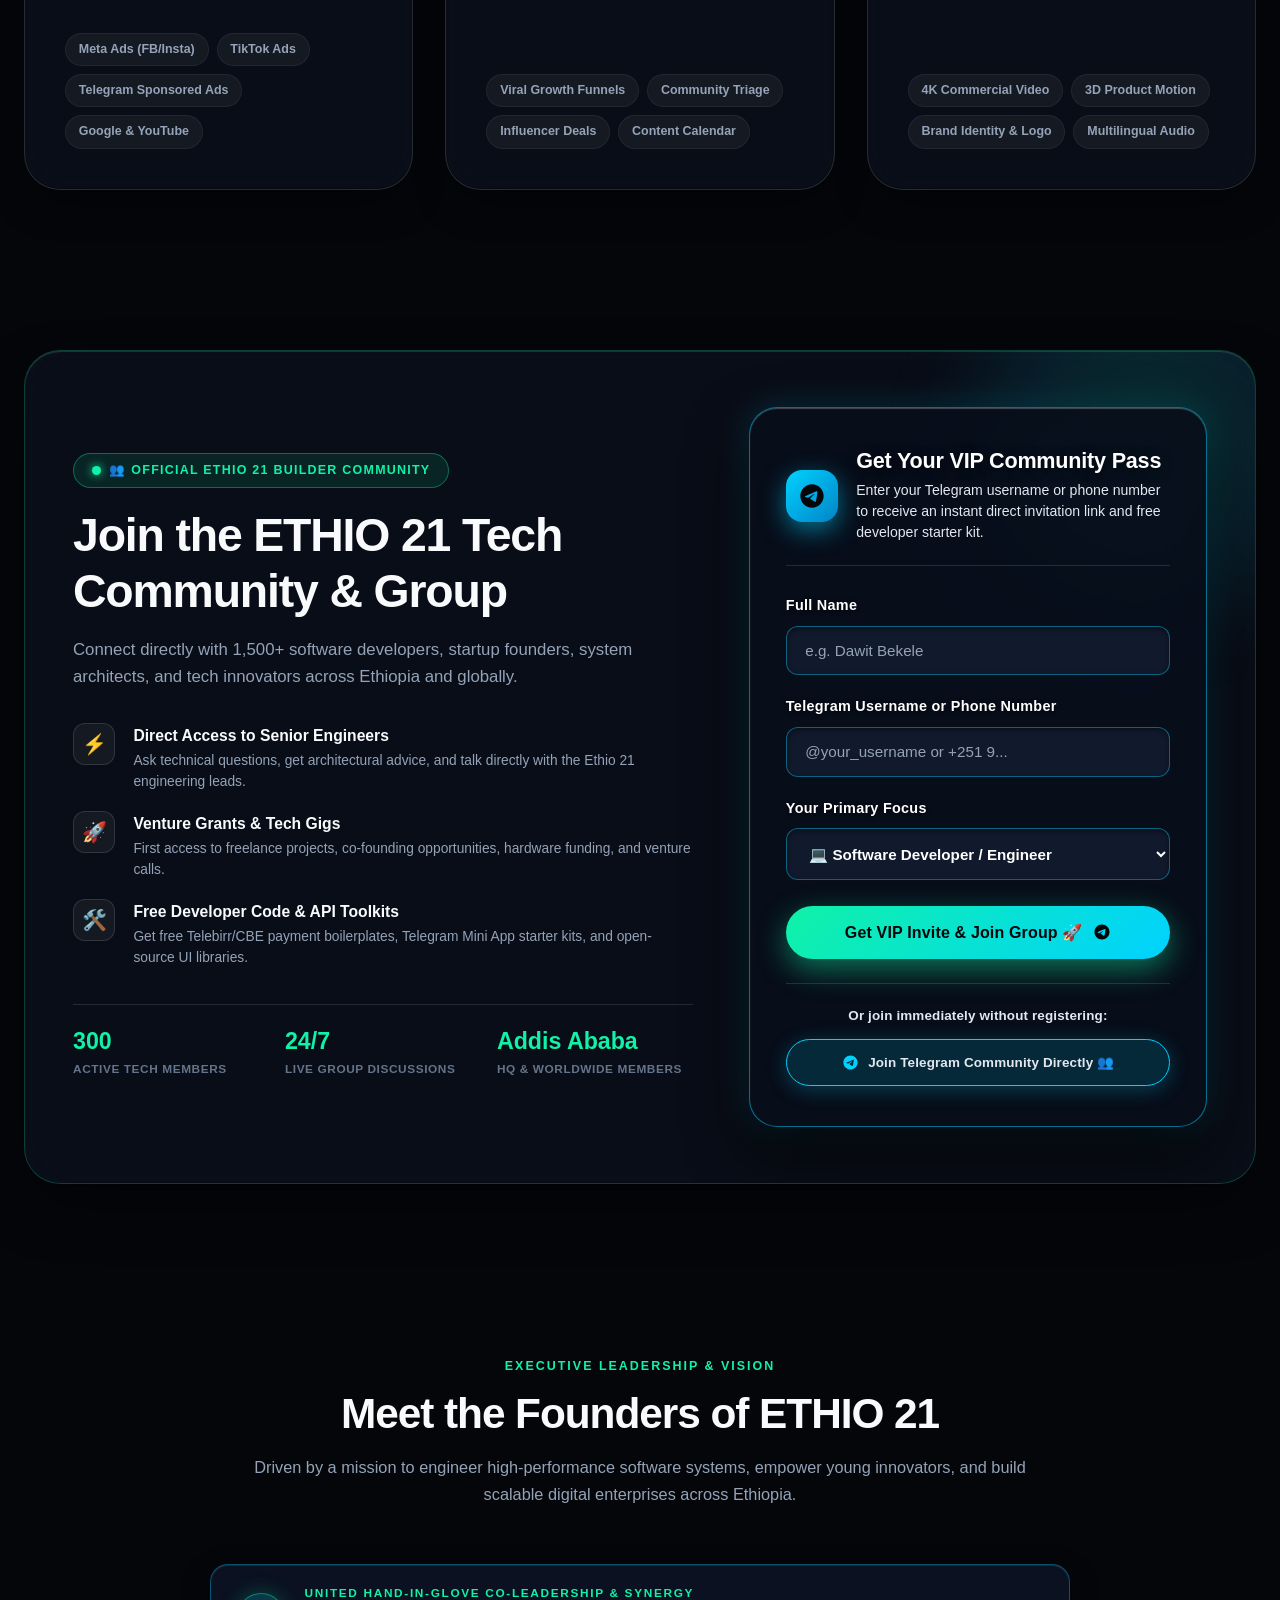
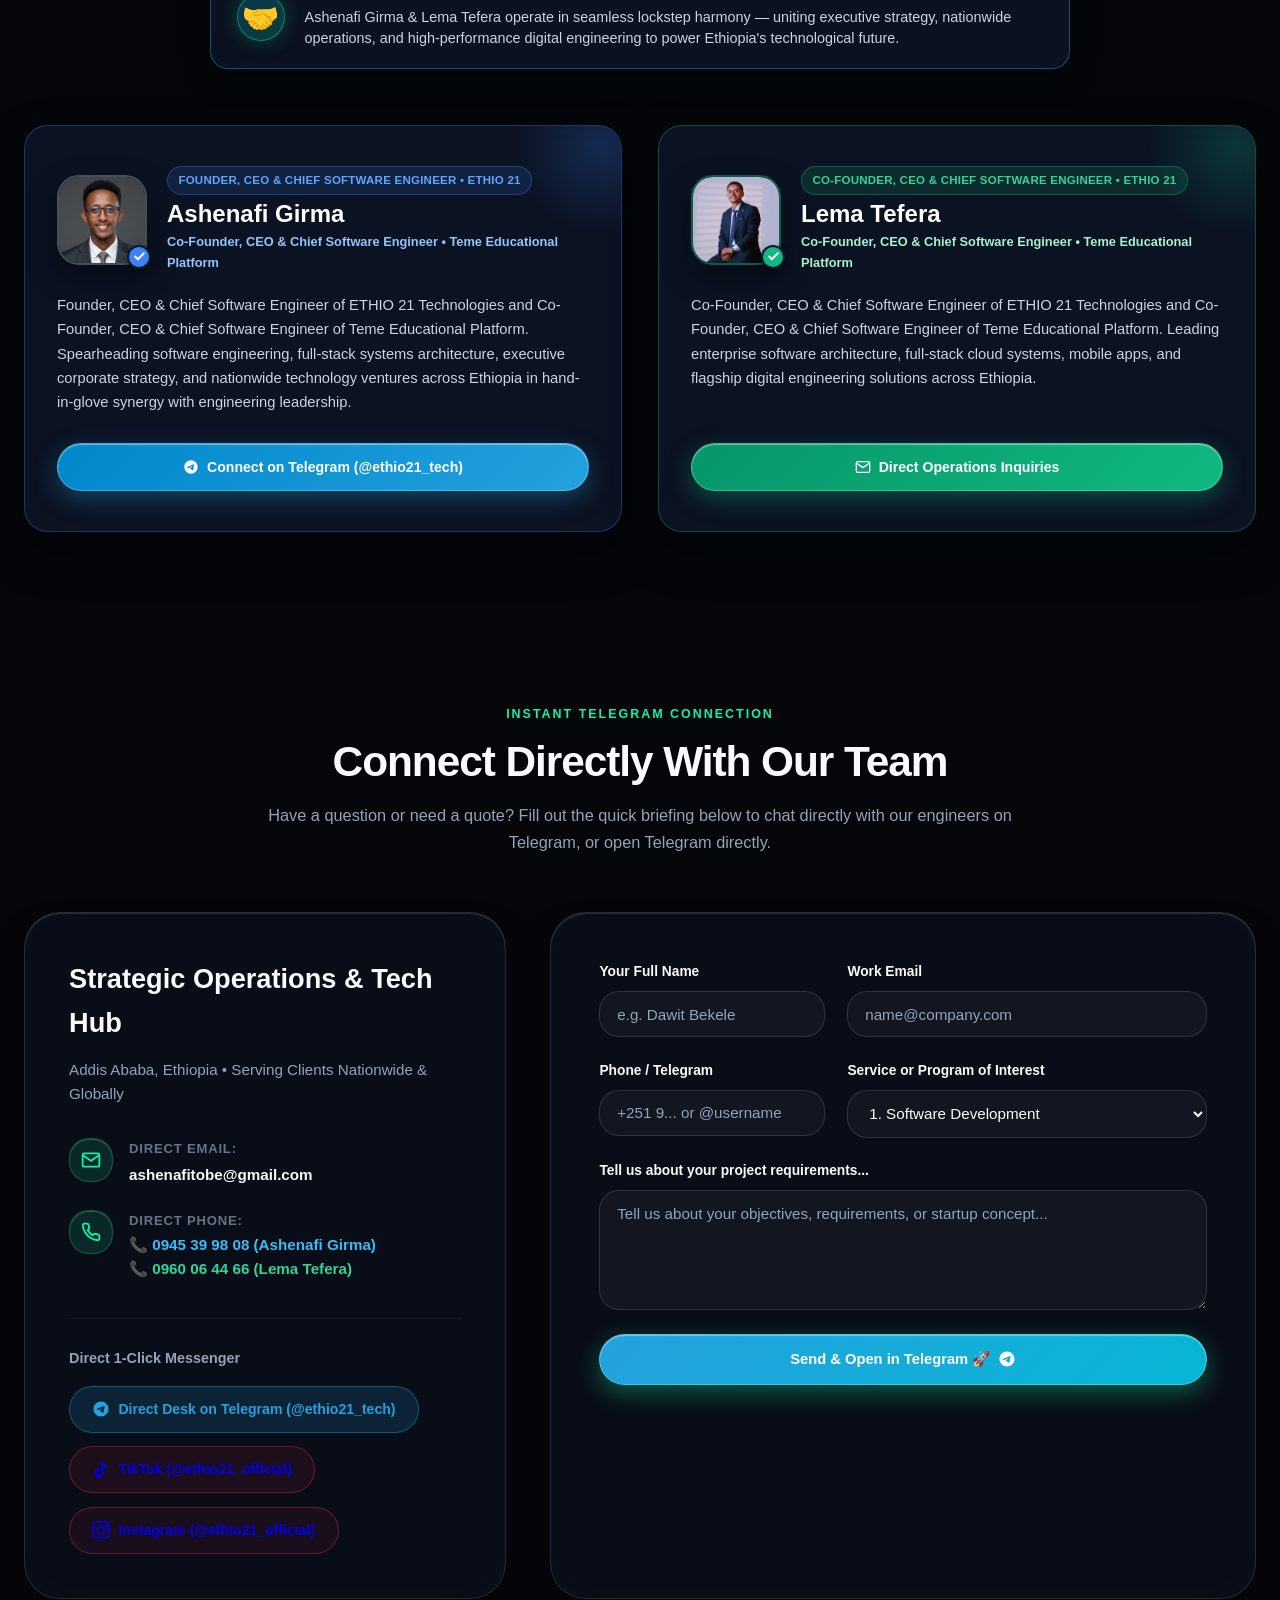
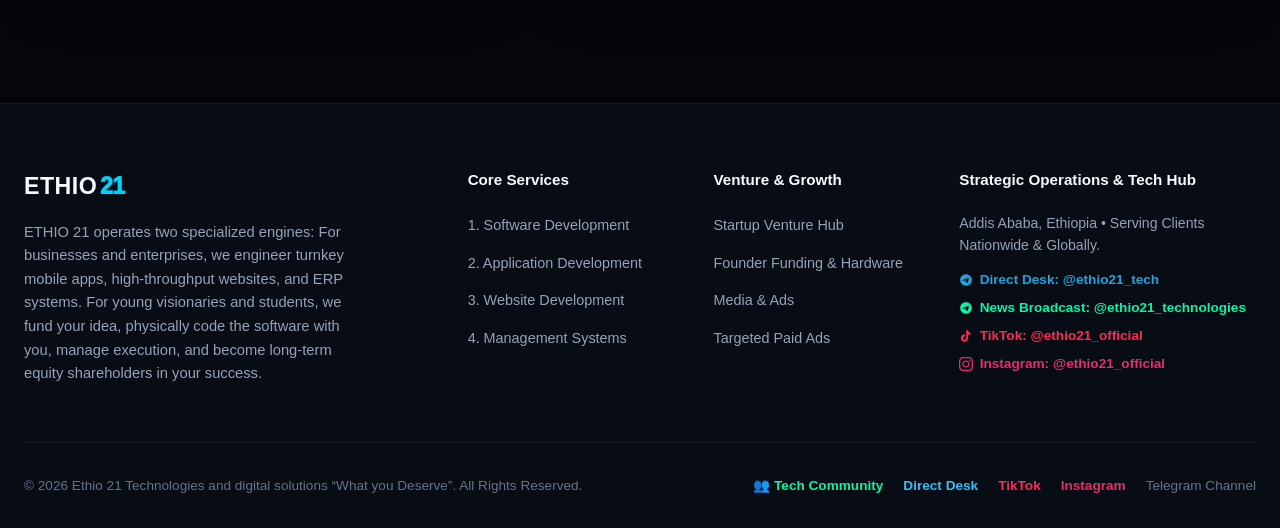
==== commit 34a26fa3: "fix(telegram): link all 4 channels and groups (+0A6JMTqf6-k3MWU8, temeeducationalplatform, ethio21_t" ====
--- a/index.html
+++ b/index.html
@@ -759,13 +759,13 @@
                 </span>
               </a>
 
-              <a href="https://t.me/Teme_Astegni_community" target="_blank" rel="noopener noreferrer" class="startup-adv-btn startup-adv-btn-community-emerald">
+              <a href="https://t.me/temeeducationalplatform" target="_blank" rel="noopener noreferrer" class="startup-adv-btn startup-adv-btn-community-emerald">
                 <span class="btn-adv-icon">
                   <svg width="18" height="18" viewBox="0 0 24 24" fill="currentColor"><path d="M12 2C6.48 2 2 6.48 2 12s4.48 10 10 10 10-4.48 10-10S17.52 2 12 2zm4.64 6.8c-.15 1.58-.8 5.42-1.13 7.19-.14.75-.42 1-.68 1.03-.58.05-1.02-.38-1.58-.75-.88-.58-1.38-.94-2.23-1.5-.99-.65-.35-1.01.22-1.59.15-.15 2.71-2.48 2.76-2.69a.2.2 0 0 0-.05-.18c-.06-.05-.14-.03-.21-.02-.09.02-1.49.95-4.22 2.79-.4.27-.76.41-1.08.4-.36-.01-1.04-.2-1.55-.37-.63-.2-1.12-.31-1.08-.66.02-.18.27-.36.75-.55 2.92-1.27 4.86-2.11 5.83-2.51 2.78-1.16 3.35-1.36 3.73-1.36.08 0 .27.02.39.12.1.08.13.19.14.27-.01.06.01.24 0 .38z"/></svg>
                 </span>
                 <div class="btn-adv-body">
-                  <span class="btn-adv-title">Teme Tutor (ተሜ አስጠኚ) Community</span>
-                  <span class="btn-adv-sub">Official Telegram Hub &bull; Discussions</span>
+                  <span class="btn-adv-title">Teme Astegni Channel</span>
+                  <span class="btn-adv-sub">@temeeducationalplatform &bull; Updates</span>
                 </div>
                 <span class="btn-adv-arrow">
                   <svg width="18" height="18" viewBox="0 0 24 24" fill="none" stroke="currentColor" stroke-width="2.3" stroke-linecap="round" stroke-linejoin="round"><polyline points="9 18 15 12 9 6"></polyline></svg>
